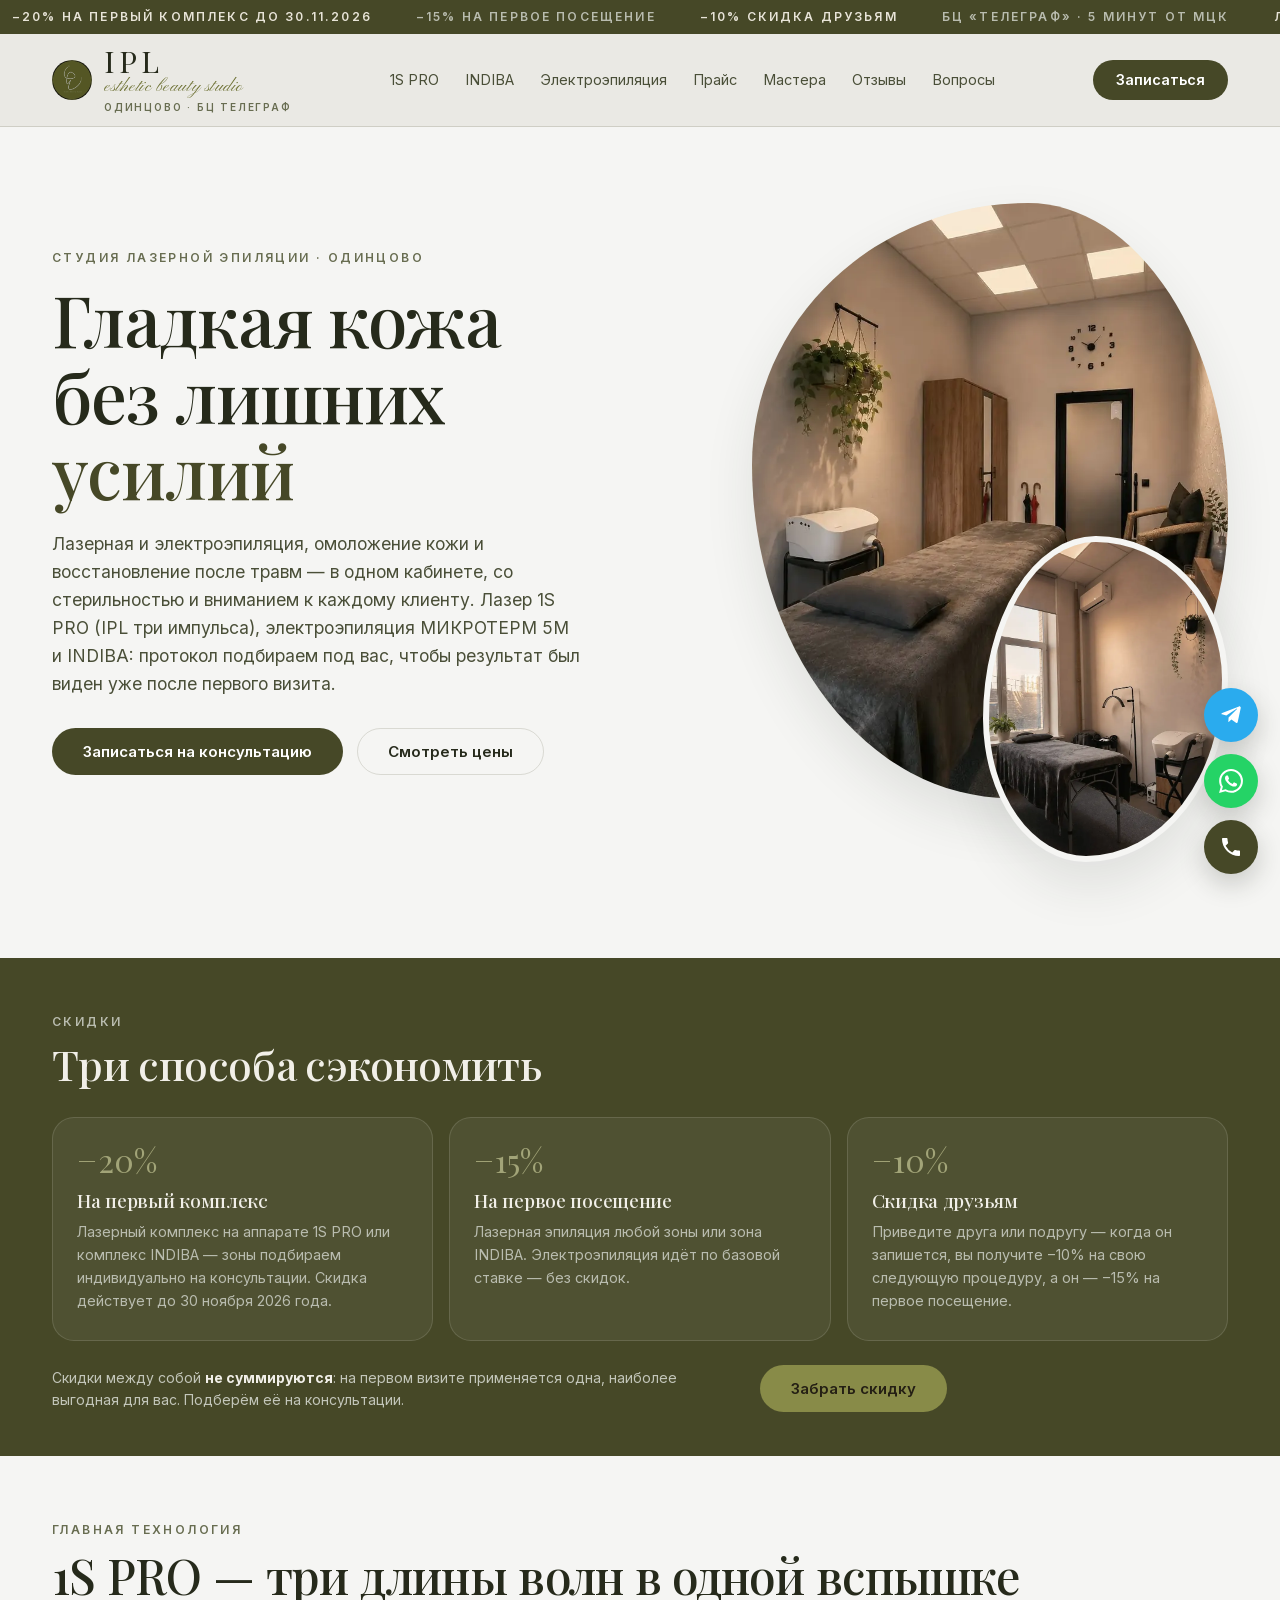
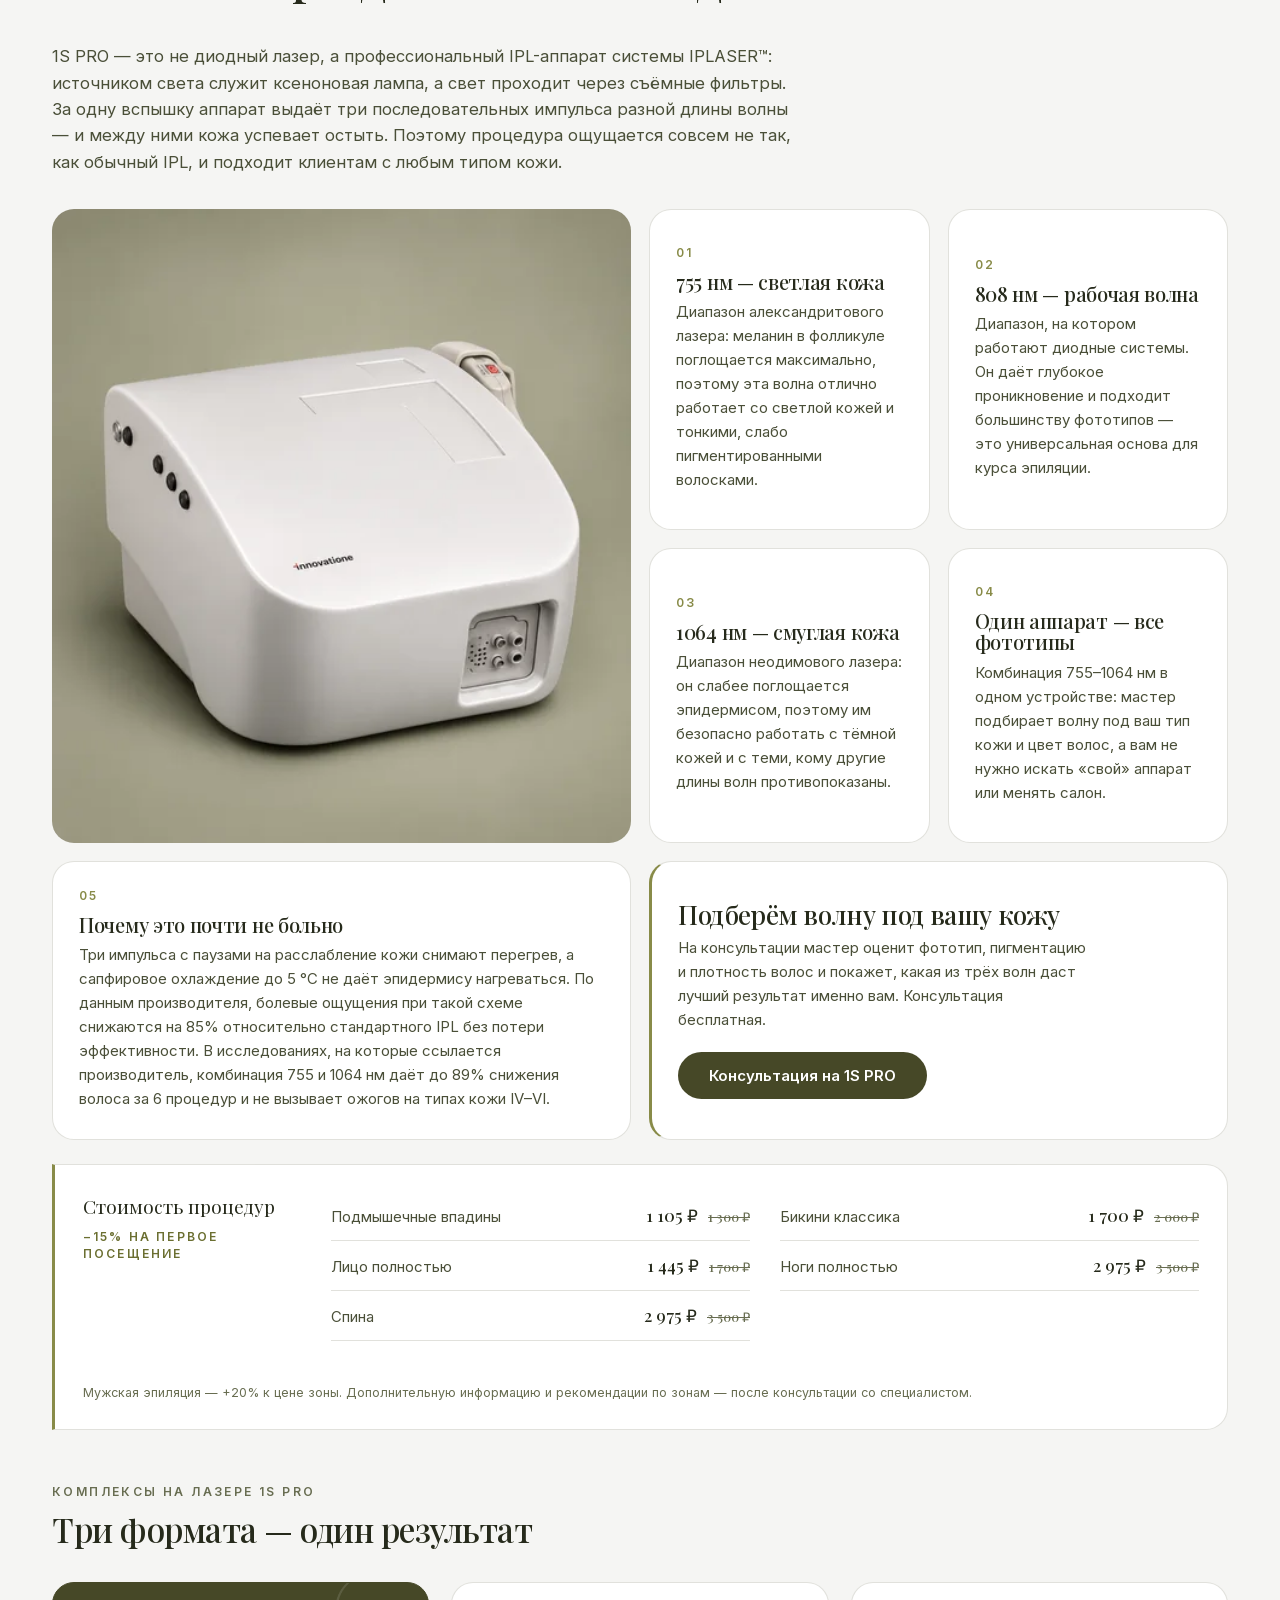
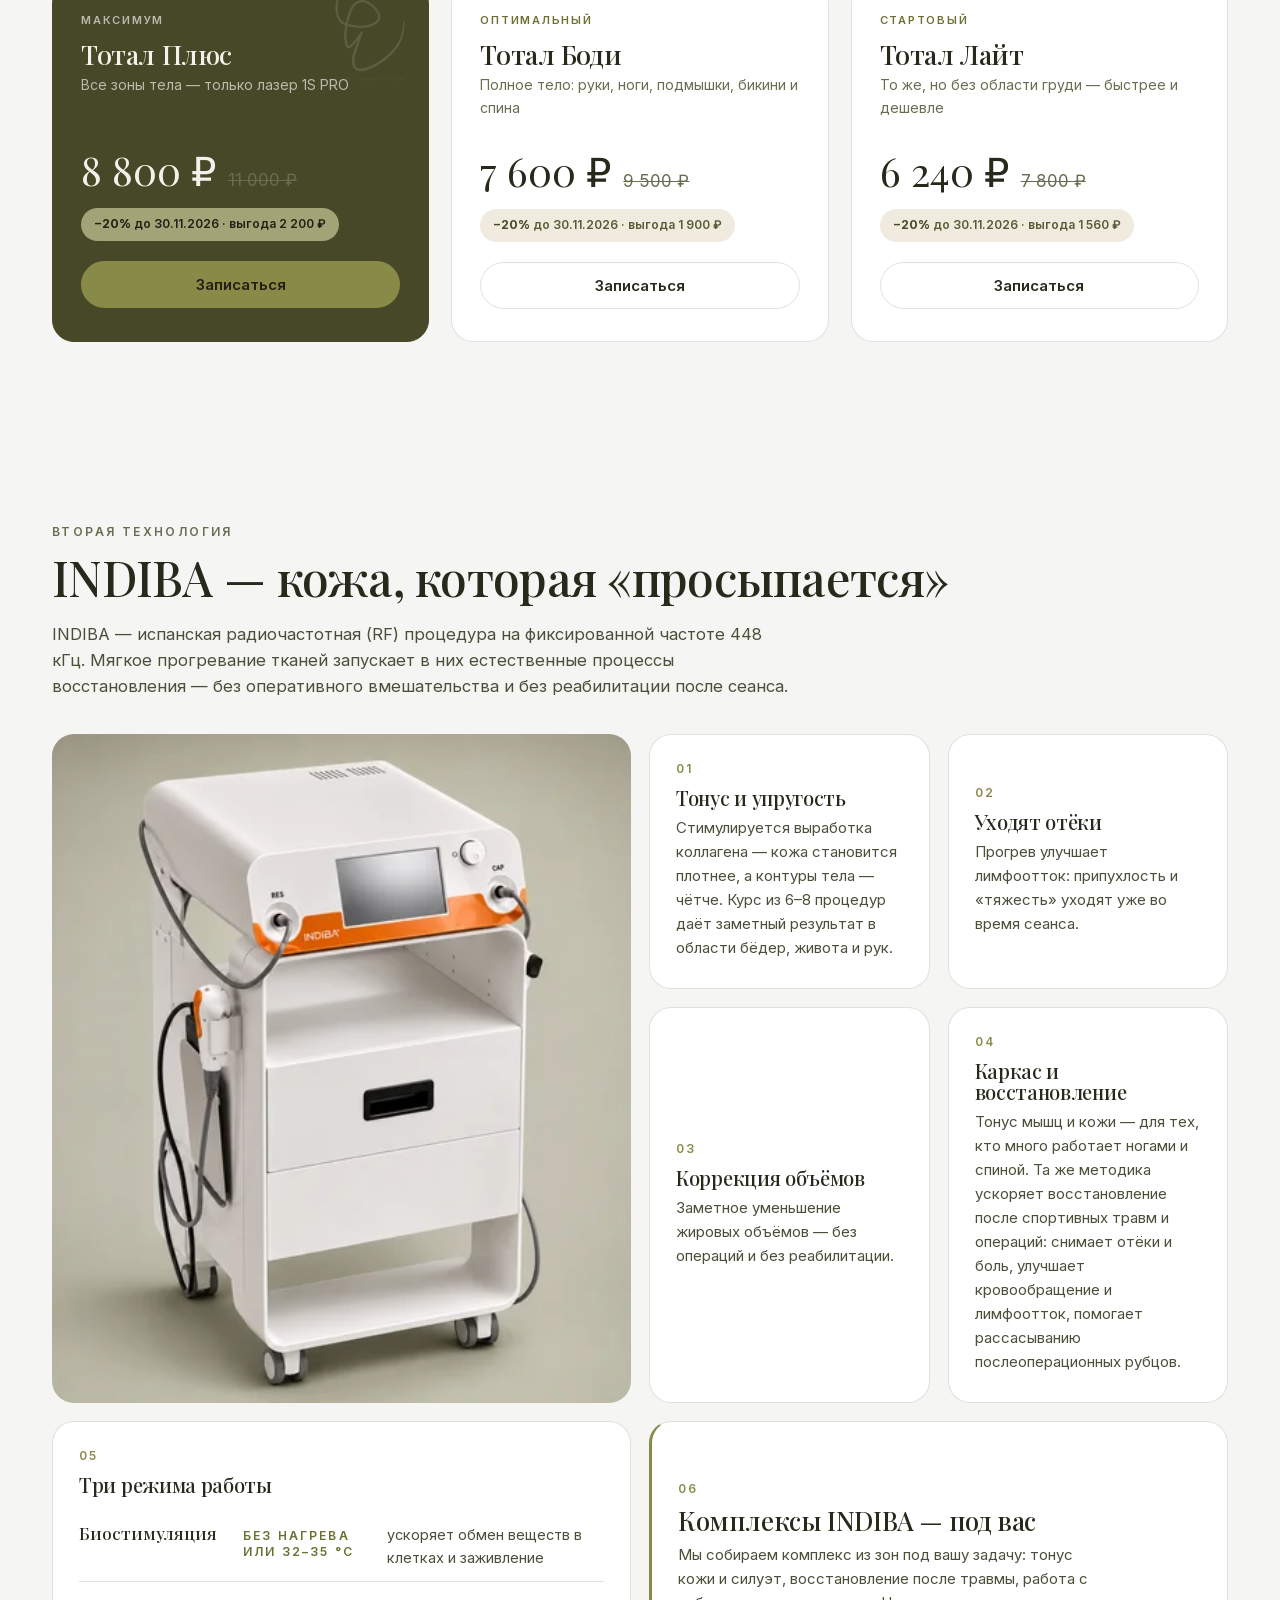
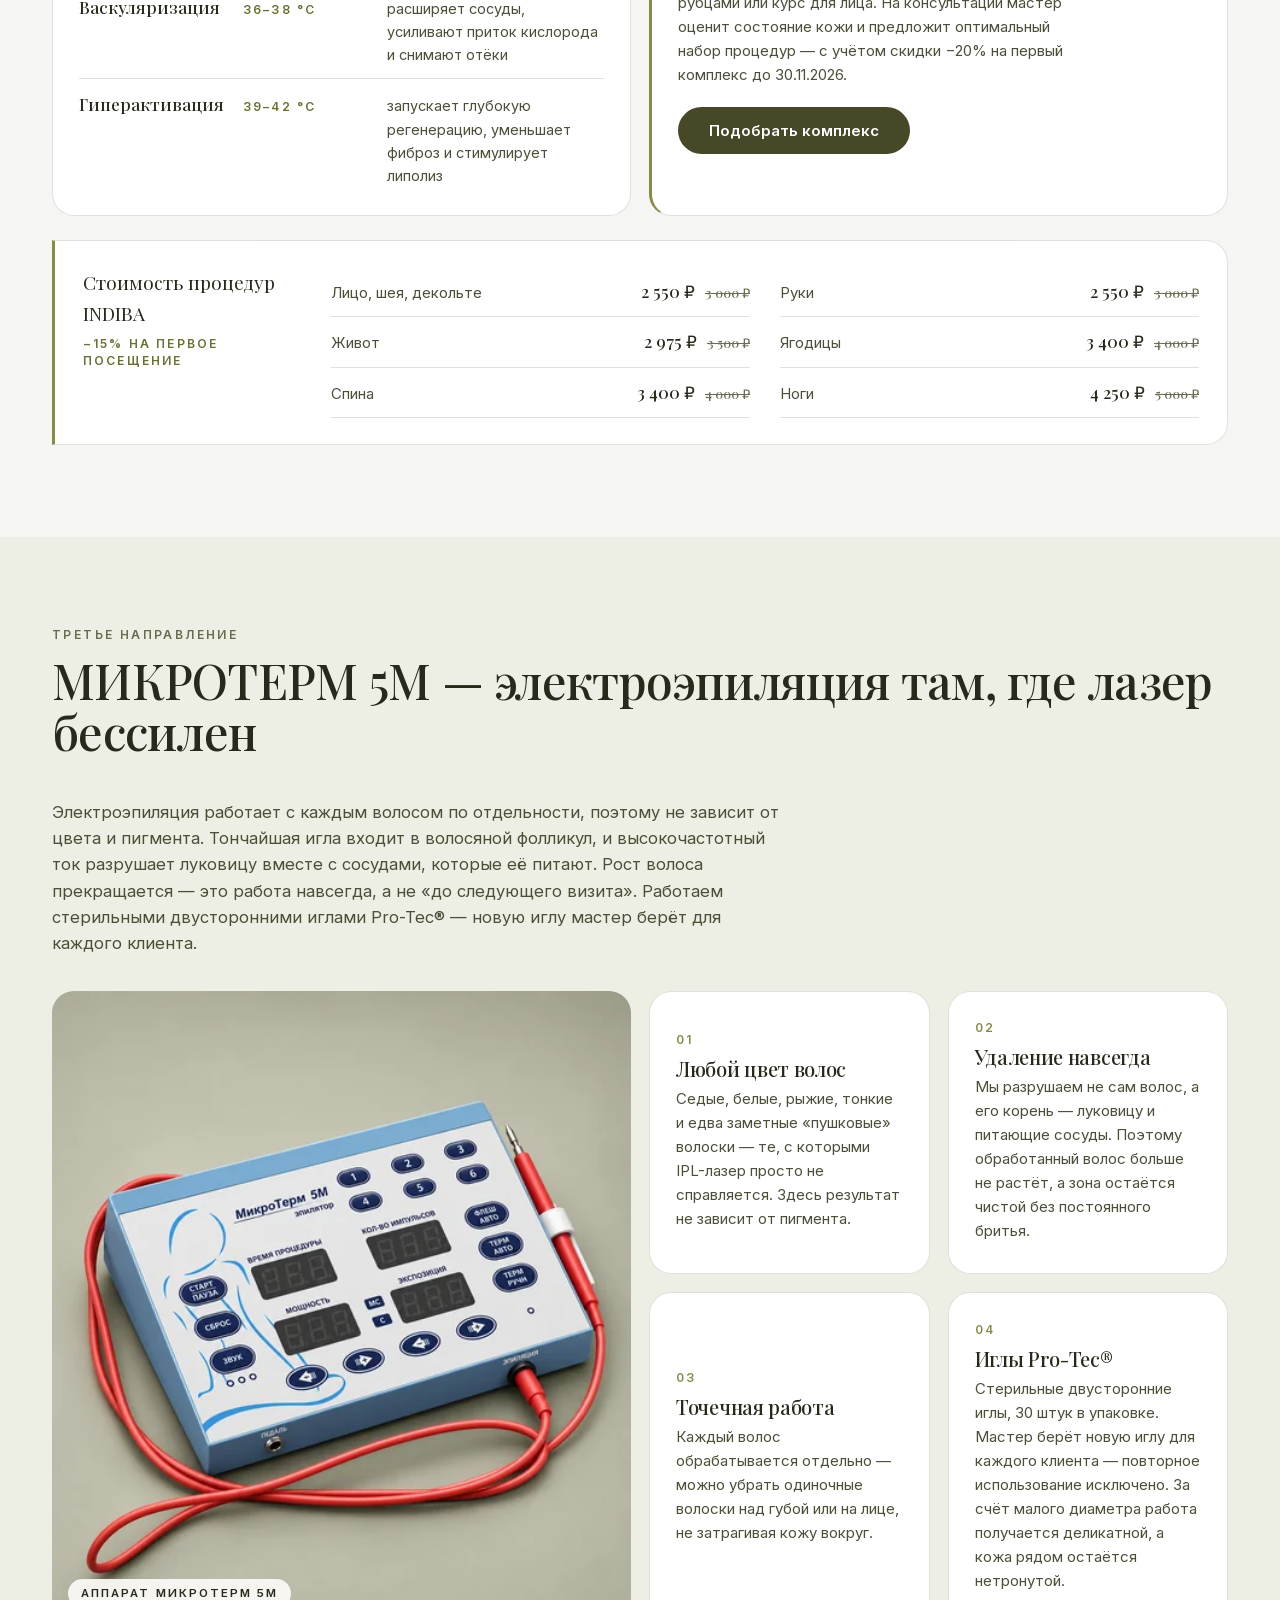
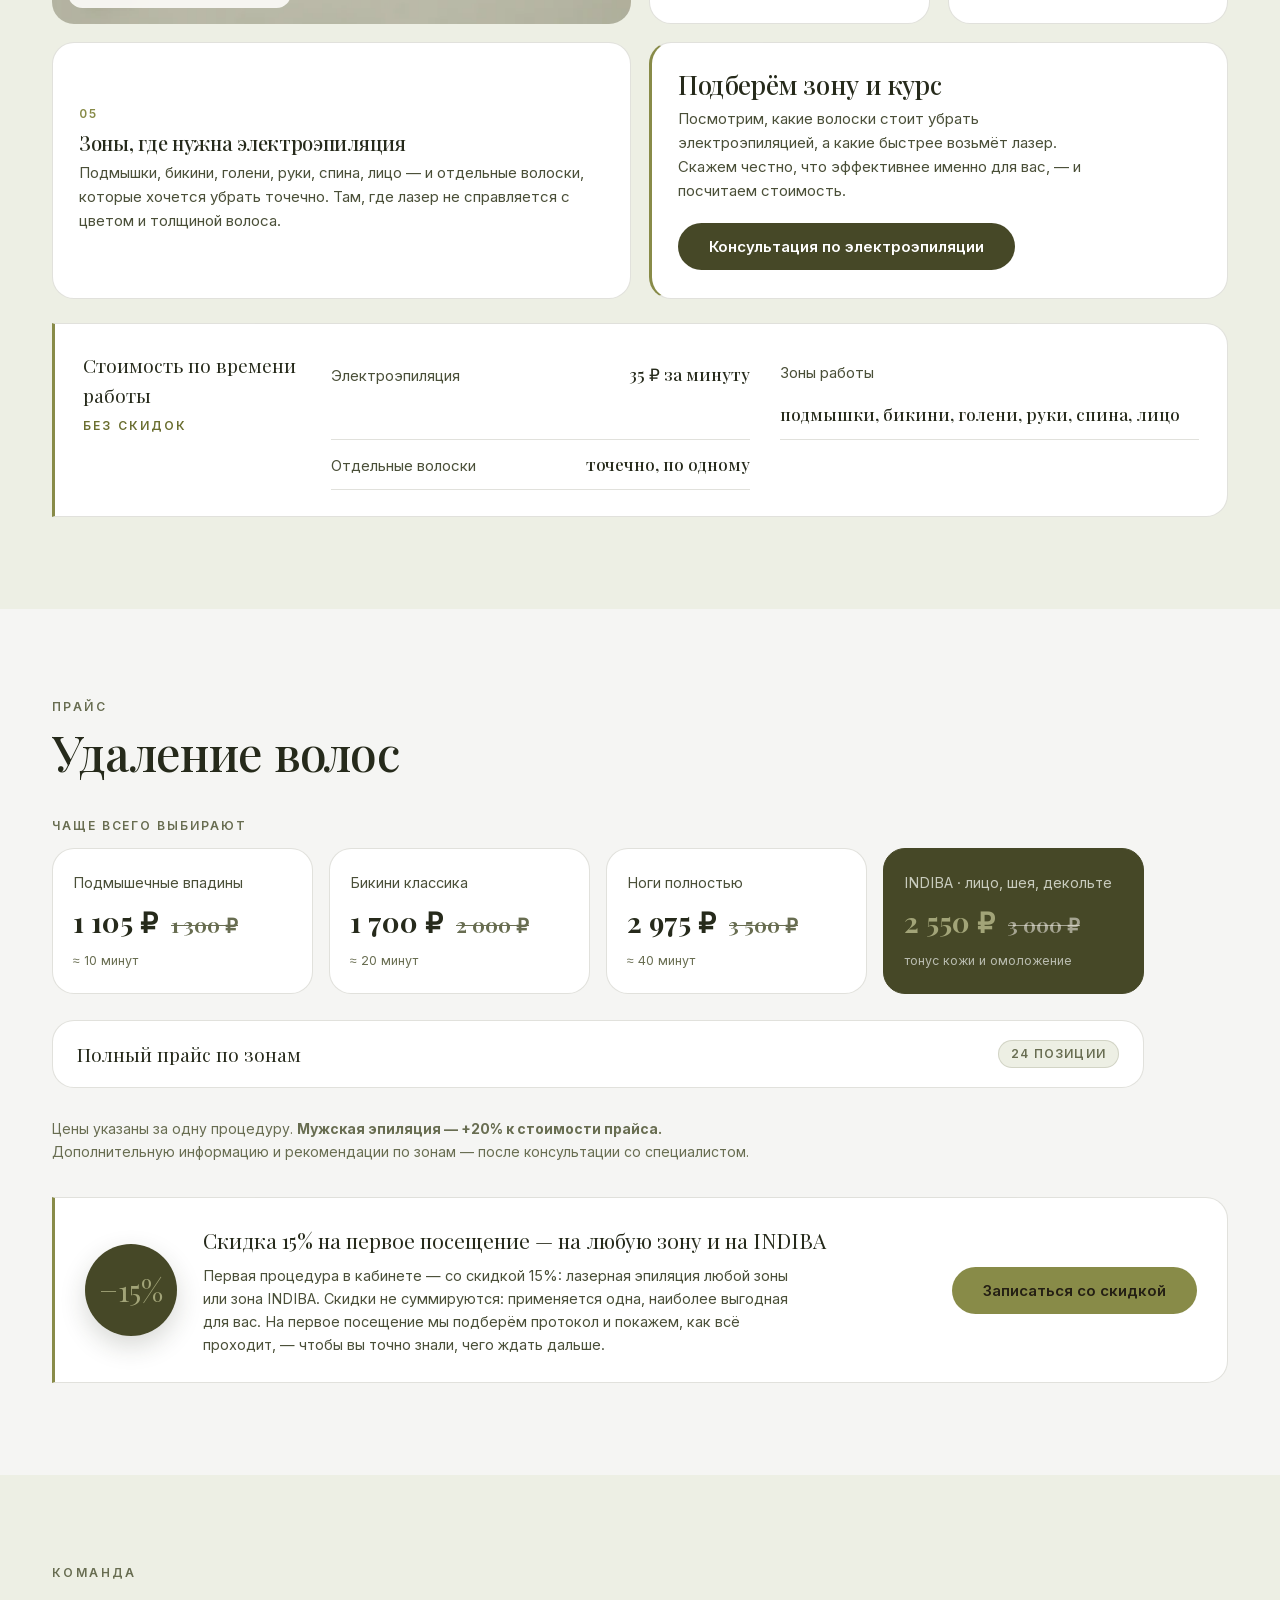
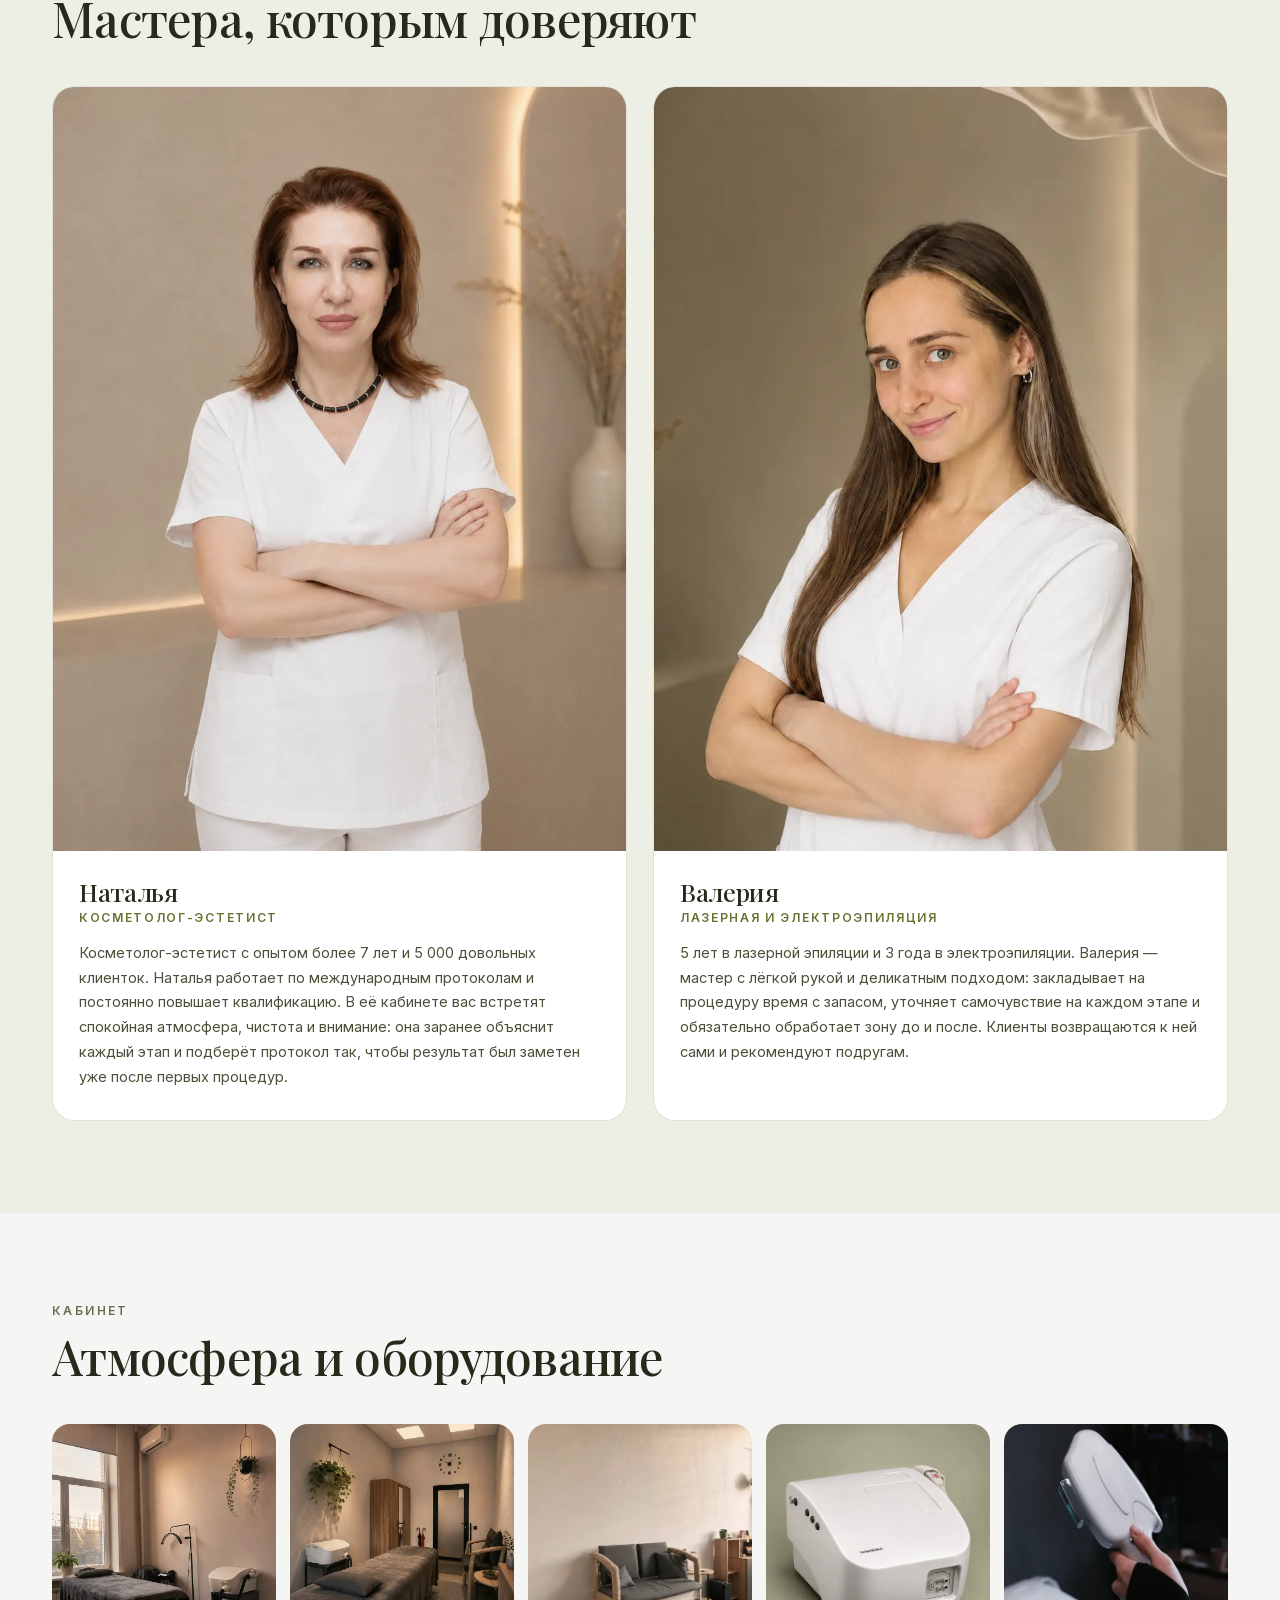
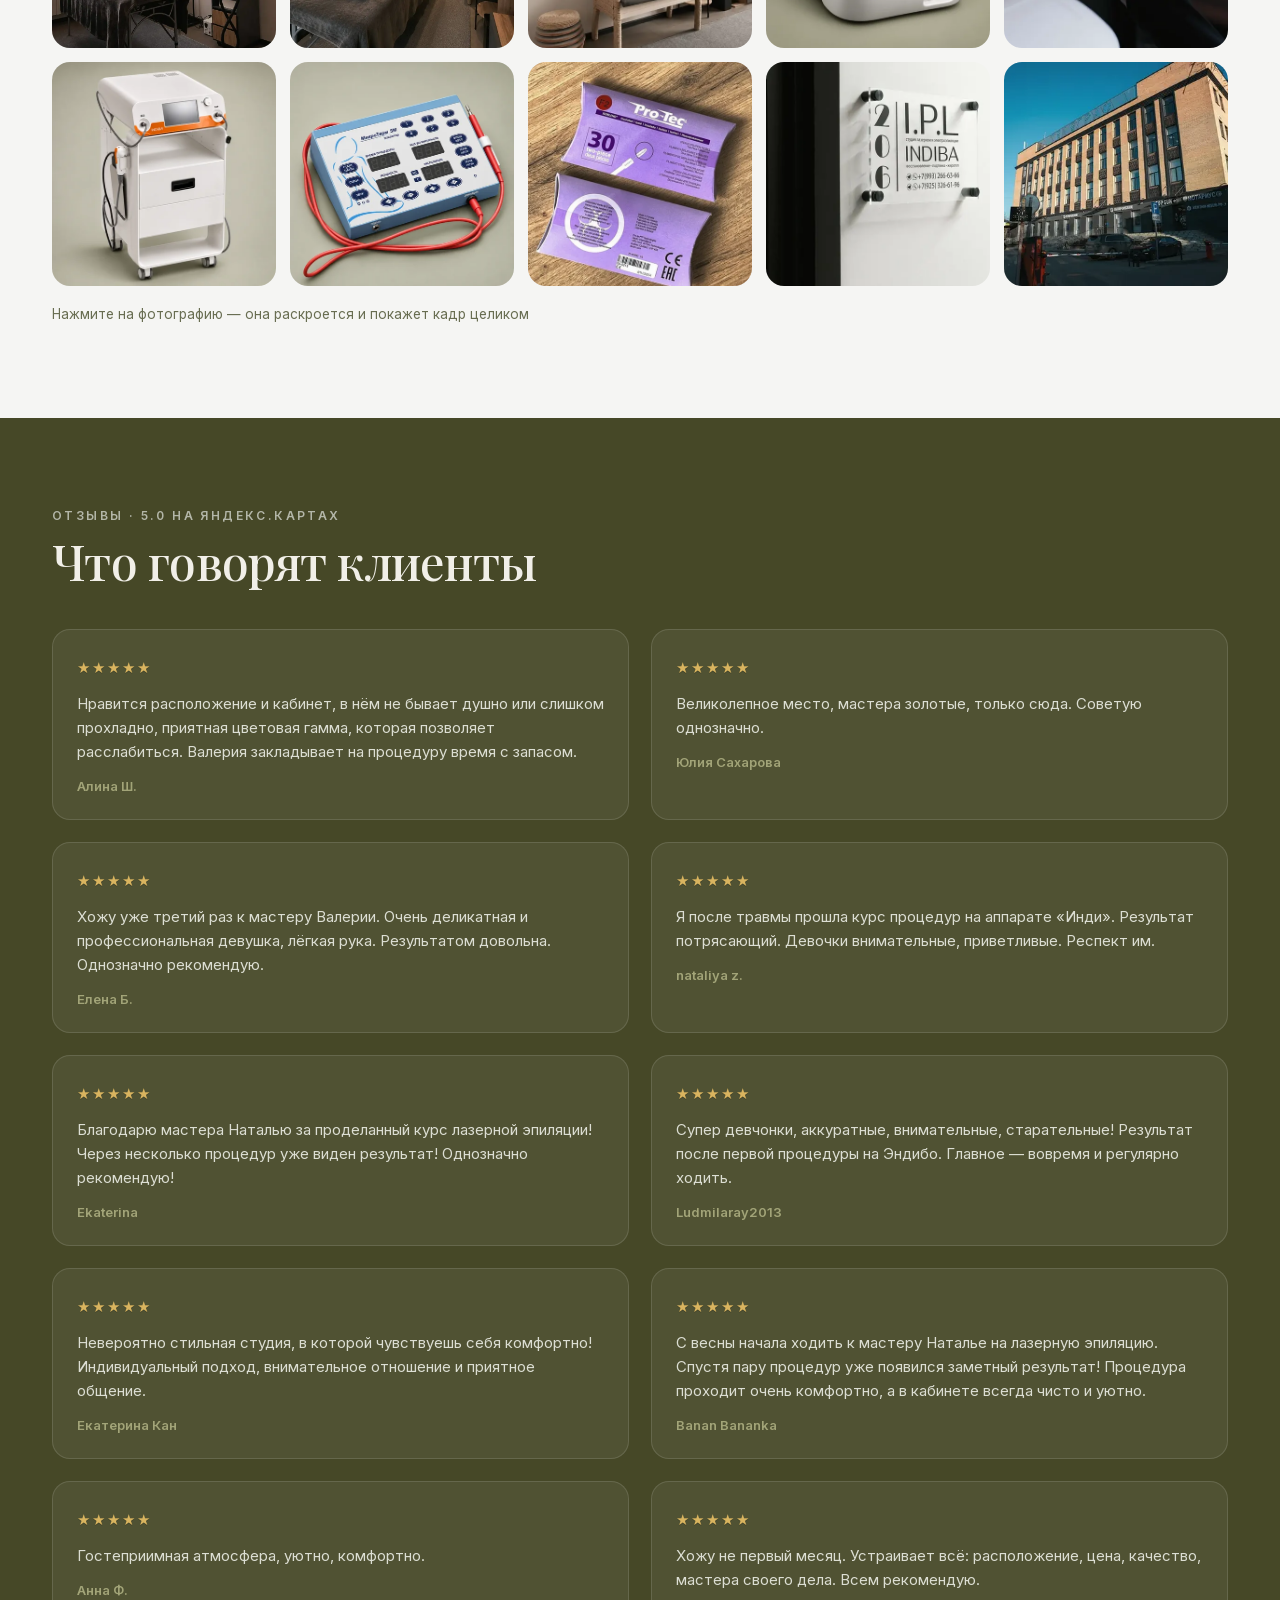
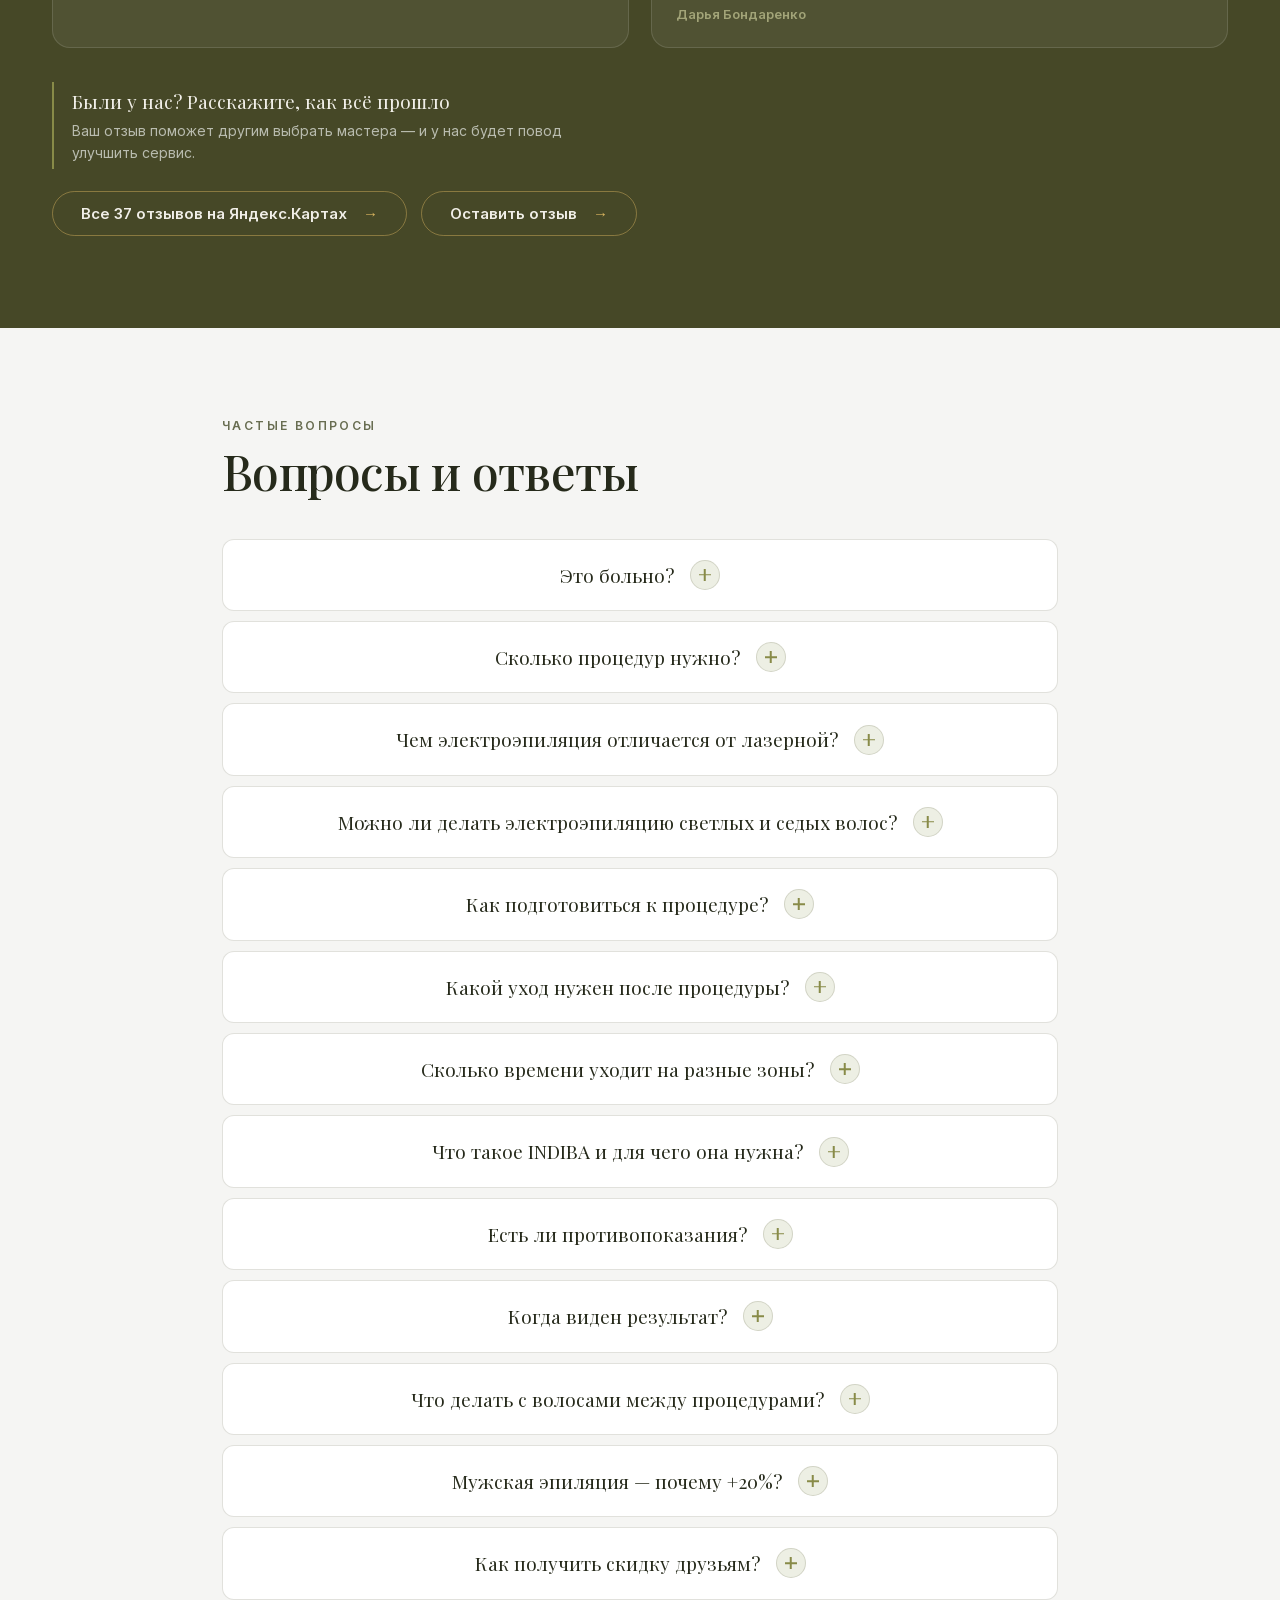
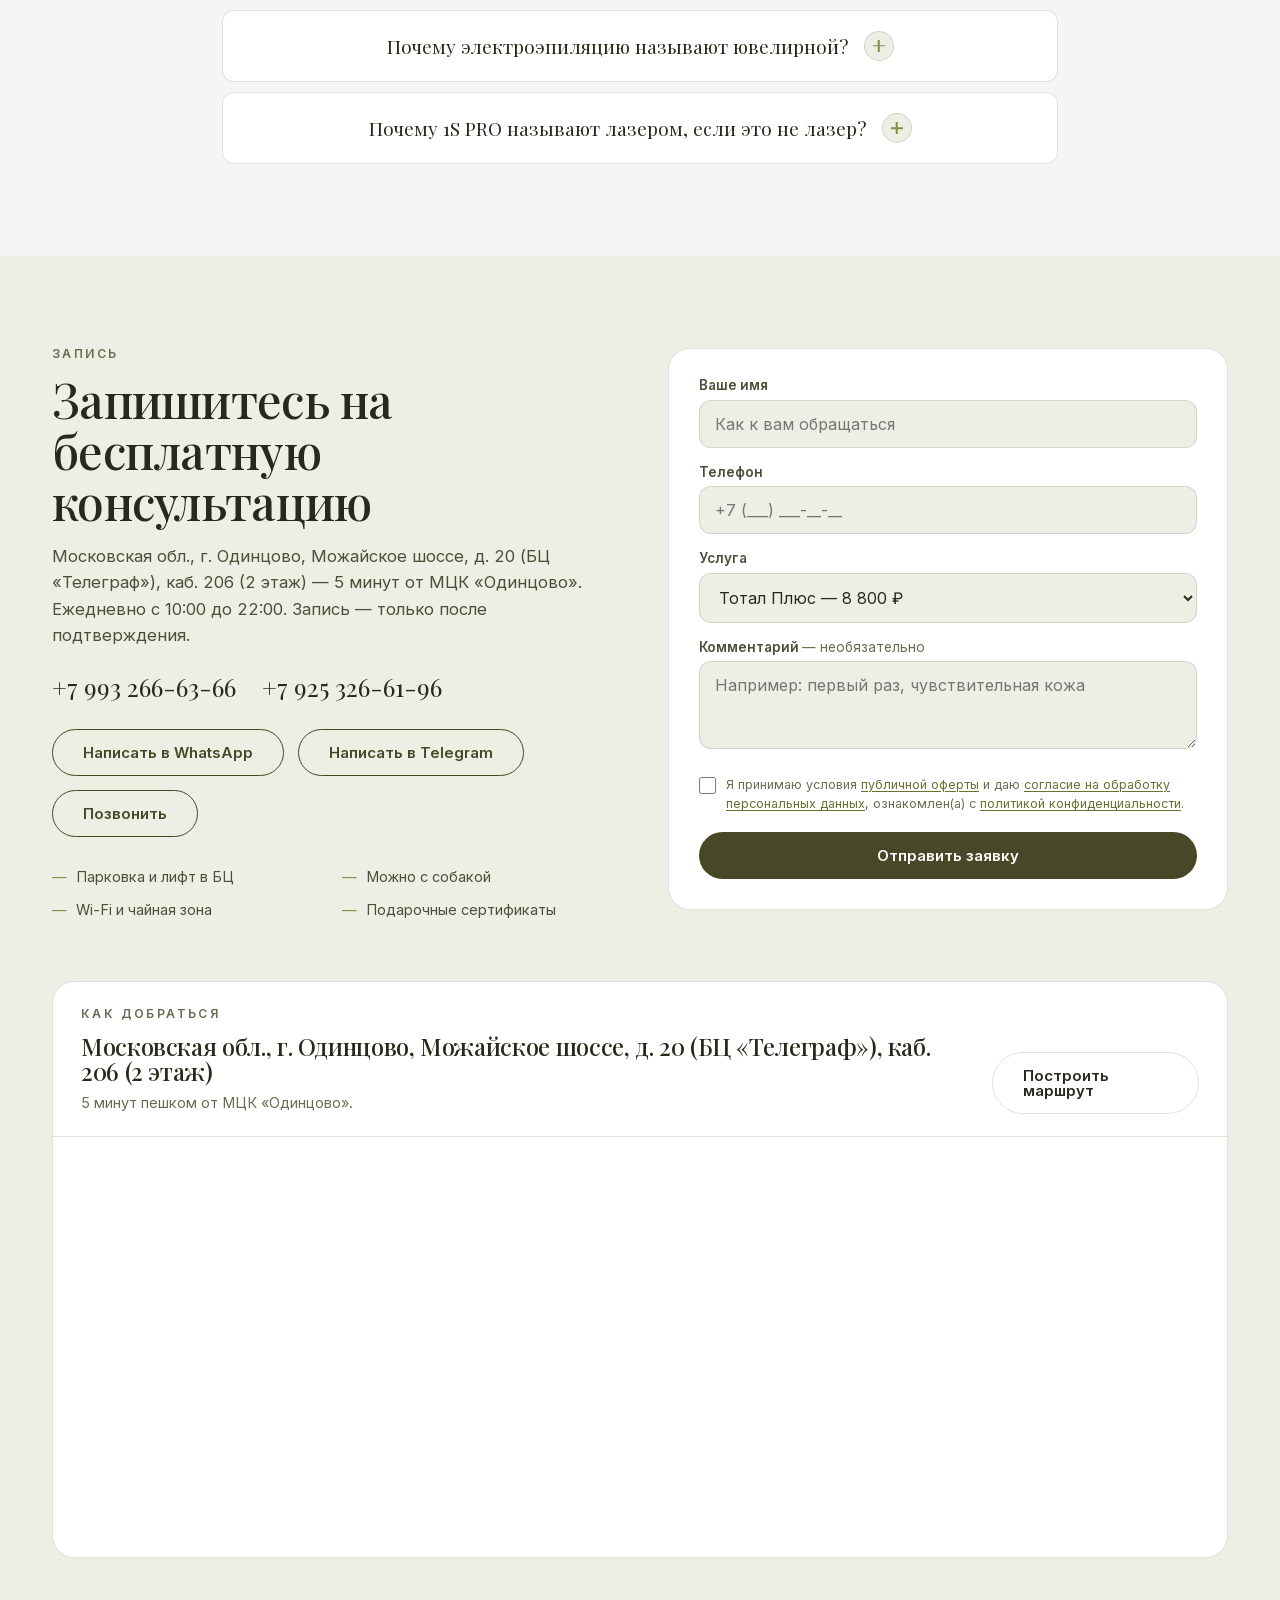
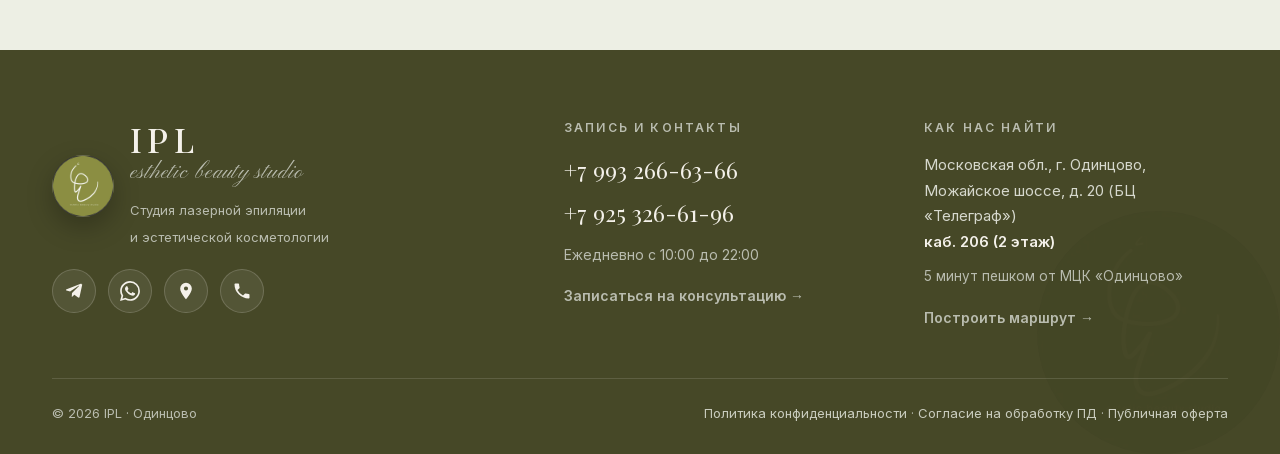
==== index.html @ de0f11b6 "Производительность: preconnect к Яндекс.Картам, service worker для кэширования статики" ====
<!DOCTYPE html>
<html lang="ru">
<head>
  <meta charset="UTF-8">
  <meta name="viewport" content="width=device-width, initial-scale=1.0">
  <title>IPL в Одинцово — лазерная эпиляция в БЦ «Телеграф»</title>
  <meta name="description" content="Лазерная эпиляция в Одинцове: IPL-аппарат 1S PRO, электроэпиляция МИКРОТЕРМ 5М, INDIBA. −20% на первый комплекс. БЦ «Телеграф», 5 минут от МЦК.">
  <link rel="canonical" href="https://ipl-odintsovo.ru/">
  <link rel="preconnect" href="https://yandex.ru" crossorigin>
  <link rel="dns-prefetch" href="https://t.me">
  <link rel="dns-prefetch" href="https://wa.me">

  <link rel="icon" href="assets/icons/favicon-32.png?v=3" type="image/png" sizes="32x32">
  <link rel="icon" href="assets/icons/favicon-64.png?v=3" type="image/png" sizes="64x64">
  <link rel="icon" href="favicon.ico?v=3" sizes="any">
  <link rel="apple-touch-icon" href="apple-touch-icon.png?v=3">
  <link rel="manifest" href="site.webmanifest">

  <link rel="preload" href="assets/fonts/playfair-display-cyrillic.woff2" as="font" type="font/woff2" crossorigin>
  <link rel="preload" href="assets/fonts/playfair-display-latin.woff2" as="font" type="font/woff2" crossorigin>
  <link rel="preload" href="assets/fonts/inter-cyrillic.woff2" as="font" type="font/woff2" crossorigin>
  <link rel="preload" href="assets/fonts/inter-latin.woff2" as="font" type="font/woff2" crossorigin>
  <link rel="stylesheet" href="assets/fonts/fonts.css?v=11">

  <meta property="og:type" content="website">
  <meta property="og:locale" content="ru_RU">
  <meta property="og:site_name" content="IPL в Одинцово">
  <meta property="og:title" content="IPL в Одинцово — лазерная эпиляция">
  <meta property="og:description" content="Лазер 1S PRO (IPL), электроэпиляция МИКРОТЕРМ 5М и INDIBA. Бесплатная консультация, −20% на первый комплекс до 30.11.2026. БЦ «Телеграф», Можайское шоссе, д. 20.">
  <meta property="og:url" content="https://ipl-odintsovo.ru/">
  <meta property="og:image" content="https://ipl-odintsovo.ru/assets/img/og-image.png">
  <meta property="og:image:width" content="1200">
  <meta property="og:image:height" content="630">
  <meta property="og:image:alt" content="IPL — студия лазерной эпиляции в Одинцове, БЦ «Телеграф»">
  <meta name="twitter:card" content="summary_large_image">
  <meta name="twitter:title" content="IPL в Одинцово — лазерная эпиляция">
  <meta name="twitter:description" content="1S PRO, INDIBA, МИКРОТЕРМ 5М. БЦ «Телеграф», Можайское шоссе, 20.">
  <meta name="twitter:image" content="https://ipl-odintsovo.ru/assets/img/og-image.png">
  <meta name="theme-color" content="#e9e7e2">

  <script type="application/ld+json">
{
  "@context": "https://schema.org",
  "@type": "BeautySalon",
  "name": "IPL — студия лазерной эпиляции",
  "description": "Студия лазерной и электроэпиляции и омоложения кожи в Одинцово.",
  "address": {
    "@type": "PostalAddress",
    "streetAddress": "Московская обл., г. Одинцово, Можайское шоссе, д. 20 (БЦ «Телеграф»), каб. 206 (2 этаж)",
    "addressLocality": "Одинцово",
    "addressRegion": "Московская область",
    "addressCountry": "RU"
  },
  "telephone": "+7 993 266-63-66",
  "contactPoint": [
    {
      "@type": "ContactPoint",
      "telephone": "+7 993 266-63-66",
      "contactType": "customer service"
    },
    {
      "@type": "ContactPoint",
      "telephone": "+7 925 326-61-96",
      "contactType": "customer service"
    }
  ],
  "openingHours": "Mo-Su 10:00-22:00",
  "priceRange": "500-11000 ₽",
  "aggregateRating": {
    "@type": "AggregateRating",
    "ratingValue": "5.0",
    "reviewCount": "37"
  },
  "sameAs": [
    "https://yandex.ru/maps/org/90123463608/"
  ],
  "review": [
    {
      "@type": "Review",
      "author": {
        "@type": "Person",
        "name": "Алина Ш."
      },
      "datePublished": "2026-01-01",
      "reviewBody": "Нравится расположение и кабинет, в нём не бывает душно или слишком прохладно, приятная цветовая гамма, которая позволяет расслабиться. Валерия закладывает на процедуру время с запасом.",
      "reviewRating": {
        "@type": "Rating",
        "ratingValue": "5",
        "bestRating": "5"
      }
    },
    {
      "@type": "Review",
      "author": {
        "@type": "Person",
        "name": "Юлия Сахарова"
      },
      "datePublished": "2026-01-01",
      "reviewBody": "Великолепное место, мастера золотые, только сюда. Советую однозначно.",
      "reviewRating": {
        "@type": "Rating",
        "ratingValue": "5",
        "bestRating": "5"
      }
    },
    {
      "@type": "Review",
      "author": {
        "@type": "Person",
        "name": "Елена Б."
      },
      "datePublished": "2026-01-01",
      "reviewBody": "Хожу уже третий раз к мастеру Валерии. Очень деликатная и профессиональная девушка, лёгкая рука. Результатом довольна. Однозначно рекомендую.",
      "reviewRating": {
        "@type": "Rating",
        "ratingValue": "5",
        "bestRating": "5"
      }
    },
    {
      "@type": "Review",
      "author": {
        "@type": "Person",
        "name": "nataliya z."
      },
      "datePublished": "2026-01-01",
      "reviewBody": "Я после травмы прошла курс процедур на аппарате «Инди». Результат потрясающий. Девочки внимательные, приветливые. Респект им.",
      "reviewRating": {
        "@type": "Rating",
        "ratingValue": "5",
        "bestRating": "5"
      }
    },
    {
      "@type": "Review",
      "author": {
        "@type": "Person",
        "name": "Ekaterina"
      },
      "datePublished": "2026-01-01",
      "reviewBody": "Благодарю мастера Наталью за проделанный курс лазерной эпиляции! Через несколько процедур уже виден результат! Однозначно рекомендую!",
      "reviewRating": {
        "@type": "Rating",
        "ratingValue": "5",
        "bestRating": "5"
      }
    },
    {
      "@type": "Review",
      "author": {
        "@type": "Person",
        "name": "Ludmilaray2013"
      },
      "datePublished": "2026-01-01",
      "reviewBody": "Супер девчонки, аккуратные, внимательные, старательные! Результат после первой процедуры на Эндибо. Главное — вовремя и регулярно ходить.",
      "reviewRating": {
        "@type": "Rating",
        "ratingValue": "5",
        "bestRating": "5"
      }
    },
    {
      "@type": "Review",
      "author": {
        "@type": "Person",
        "name": "Екатерина Кан"
      },
      "datePublished": "2026-01-01",
      "reviewBody": "Невероятно стильная студия, в которой чувствуешь себя комфортно! Индивидуальный подход, внимательное отношение и приятное общение.",
      "reviewRating": {
        "@type": "Rating",
        "ratingValue": "5",
        "bestRating": "5"
      }
    },
    {
      "@type": "Review",
      "author": {
        "@type": "Person",
        "name": "Banan Bananka"
      },
      "datePublished": "2026-01-01",
      "reviewBody": "С весны начала ходить к мастеру Наталье на лазерную эпиляцию. Спустя пару процедур уже появился заметный результат! Процедура проходит очень комфортно, а в кабинете всегда чисто и уютно.",
      "reviewRating": {
        "@type": "Rating",
        "ratingValue": "5",
        "bestRating": "5"
      }
    },
    {
      "@type": "Review",
      "author": {
        "@type": "Person",
        "name": "Анна Ф."
      },
      "datePublished": "2026-01-01",
      "reviewBody": "Гостеприимная атмосфера, уютно, комфортно.",
      "reviewRating": {
        "@type": "Rating",
        "ratingValue": "5",
        "bestRating": "5"
      }
    },
    {
      "@type": "Review",
      "author": {
        "@type": "Person",
        "name": "Дарья Бондаренко"
      },
      "datePublished": "2026-01-01",
      "reviewBody": "Хожу не первый месяц. Устраивает всё: расположение, цена, качество, мастера своего дела. Всем рекомендую.",
      "reviewRating": {
        "@type": "Rating",
        "ratingValue": "5",
        "bestRating": "5"
      }
    }
  ]
}
  </script>

  <link rel="stylesheet" href="style.css?v=35">
</head>
<body>

  <a class="skip" href="#main">К основному содержанию</a>

  <div class="marquee" aria-hidden="true">
    <div class="marquee__track">
      <span>−20% на первый комплекс до 30.11.2026</span><span>−15% на первое посещение</span>
      <span>−10% скидка друзьям</span><span>БЦ «Телеграф» · 5 минут от МЦК</span>
      <span>Лазер 1S PRO · IPL три импульса</span><span>Бесплатная консультация</span>
      <span>Ежедневно с 10:00 до 22:00</span><span>Можайское шоссе, 20 · каб. 206</span>
      <span>−20% на первый комплекс до 30.11.2026</span><span>−15% на первое посещение</span>
      <span>−10% скидка друзьям</span><span>БЦ «Телеграф» · 5 минут от МЦК</span>
      <span>Лазер 1S PRO · IPL три импульса</span><span>Бесплатная консультация</span>
      <span>Ежедневно с 10:00 до 22:00</span><span>Можайское шоссе, 20 · каб. 206</span>
    </div>
  </div>

  <header class="head">
    <input type="checkbox" id="nav-toggle" class="nav-toggle" aria-label="Открыть меню">
    <div class="wrap head__in">
      <a class="brand" href="#top">
        <span class="brand__mark" aria-hidden="true"></span>
        <span class="brand__text">
          <span class="brand__name">IPL</span>
          <span class="brand__latin">esthetic beauty studio</span>
          <span class="brand__sub">Одинцово · БЦ Телеграф</span>
        </span>
      </a>
      <nav class="nav" aria-label="Основная навигация">
        <a href="#laser">1S PRO</a>
        <a href="#indiba">INDIBA</a>
        <a href="#microterm">Электроэпиляция</a>
        <a href="#zones">Прайс</a>
        <a href="#team">Мастера</a>
        <a href="#reviews">Отзывы</a>
        <a href="#faq">Вопросы</a>
      </nav>
      <a class="pill pill--sm" href="#booking">Записаться</a>
      <label class="burger" for="nav-toggle" aria-hidden="true"><span></span></label>
    </div>
  </header>

  <div class="fab" aria-label="Быстрая связь">
    <div class="fab__hint" role="note">Напишите или позвоните —<br>подберём удобное время</div>
    <a class="fab__btn fab__btn--tg" href="https://t.me/iplstudioo" aria-label="Написать в Telegram" rel="noopener">
      <svg viewBox="0 0 24 24" fill="currentColor" aria-hidden="true"><path d="M21.9 4.3 18.7 19c-.2 1-.8 1.2-1.7.8l-4.6-3.4-2.2 2.2c-.2.2-.4.4-.9.4l.3-4.6L18 5.9c.3-.3-.1-.4-.5-.2L7.3 12.6l-4.3-1.3c-.9-.3-.9-.9.2-1.4l16.8-6.5c.8-.3 1.5.2 1.3.9Z"/></svg>
    </a>
    <a class="fab__btn fab__btn--wa" href="https://wa.me/message/I47FFEBZUZ3HM1" aria-label="Написать в WhatsApp" rel="noopener">
      <svg viewBox="0 0 24 24" fill="currentColor" aria-hidden="true"><path d="M17.472 14.382c-.297-.149-1.758-.867-2.03-.967-.273-.099-.471-.148-.67.15-.197.297-.767.966-.94 1.164-.173.199-.347.223-.644.075-.297-.15-1.255-.463-2.39-1.475-.883-.788-1.48-1.761-1.653-2.059-.173-.297-.018-.458.13-.606.134-.133.298-.347.446-.52.149-.174.198-.298.298-.497.099-.198.05-.371-.025-.52-.075-.149-.669-1.612-.916-2.207-.242-.579-.487-.5-.669-.51-.173-.008-.371-.01-.57-.01-.198 0-.52.074-.792.372-.272.297-1.04 1.016-1.04 2.479 0 1.462 1.065 2.875 1.213 3.074.149.198 2.096 3.2 5.077 4.487.709.306 1.262.489 1.694.625.712.227 1.36.195 1.871.118.571-.085 1.758-.719 2.006-1.413.248-.694.248-1.289.173-1.413-.074-.124-.272-.198-.57-.347m-5.421 7.403h-.004a9.87 9.87 0 01-5.031-1.378l-.361-.214-3.741.982.998-3.648-.235-.374a9.86 9.86 0 01-1.51-5.26c.001-5.45 4.436-9.884 9.888-9.884 2.64 0 5.122 1.03 6.988 2.898a9.825 9.825 0 012.893 6.994c-.003 5.45-4.437 9.884-9.885 9.884m8.413-18.297A11.815 11.815 0 0012.05 0C5.495 0 .16 5.335.157 11.892c0 2.096.547 4.142 1.588 5.945L.057 24l6.305-1.654a11.882 11.882 0 005.683 1.448h.005c6.554 0 11.89-5.335 11.893-11.893a11.821 11.821 0 00-3.48-8.413Z"/></svg>
    </a>
    <a class="fab__btn fab__btn--call" href="tel:+79253266196" aria-label="Позвонить: +7 925 326-61-96">
      <svg viewBox="0 0 24 24" fill="currentColor" aria-hidden="true"><path d="M6.6 10.8a15 15 0 0 0 6.6 6.6l2.2-2.2c.3-.3.7-.4 1-.2 1.2.4 2.4.6 3.6.6.6 0 1 .4 1 1V20c0 .6-.4 1-1 1A17 17 0 0 1 3 4c0-.6.4-1 1-1h3.5c.6 0 1 .4 1 1 0 1.3.2 2.5.6 3.6.1.4 0 .8-.2 1l-2.3 2.2Z"/></svg>
    </a>
  </div>

  <main id="main">

    <section class="hero" id="top">
      <div class="wrap hero__grid">
        <div class="hero__text">
          <p class="kicker">Студия лазерной эпиляции · Одинцово</p>
          <h1>Гладкая кожа<br>без лишних <em>усилий</em></h1>
          <p class="lead">
            Лазерная и электроэпиляция, омоложение кожи и восстановление после травм —
            в одном кабинете, со стерильностью и вниманием к каждому клиенту.
            Лазер 1S PRO (IPL три импульса), электроэпиляция МИКРОТЕРМ 5М и INDIBA: протокол подбираем под вас,
            чтобы результат был виден уже после первого визита.
          </p>
          <div class="hero__acts">
            <a class="pill" href="#booking">Записаться на консультацию</a>
            <a class="pill pill--ghost" href="#plans">Смотреть цены</a>
          </div>
        </div>
        <div class="hero__pic">
          <div class="hero__pic-main blob">
            <img src="assets/img/foto-kabineta-3.webp" alt="Кабинет лазерной эпиляции в Одинцово" width="1086" height="1448" loading="eager" fetchpriority="high" srcset="assets/img/foto-kabineta-3-480.webp 480w, assets/img/foto-kabineta-3-800.webp 800w, assets/img/foto-kabineta-3.webp 1086w" sizes="(max-width: 1000px) 92vw, 680px">
          </div>
          <div class="hero__pic-side blob-2">
            <img src="assets/img/foto-kabineta-4.webp" alt="Рабочая зона кабинета лазерной эпиляции" width="1086" height="1448" loading="eager" srcset="assets/img/foto-kabineta-4-480.webp 480w, assets/img/foto-kabineta-4-800.webp 800w, assets/img/foto-kabineta-4.webp 1086w" sizes="(max-width: 1000px) 92vw, 680px">
          </div>
        </div>
      </div>
    </section>

    <section class="promo" id="promo" aria-label="Скидки">
      <div class="wrap">
        <div class="promo__head">
          <p class="kicker">Скидки</p>
          <h2 class="promo__title">Три способа сэкономить</h2>
        </div>

        <div class="promo__grid">
          <article class="promo__card">
            <span class="promo__card-badge">−20%</span>
            <h3 class="promo__card-title">На первый комплекс</h3>
            <p class="promo__card-text">
              Лазерный комплекс на аппарате 1S PRO или комплекс INDIBA — зоны подбираем
              индивидуально на консультации. Скидка действует до 30 ноября 2026 года.
            </p>
          </article>

          <article class="promo__card">
            <span class="promo__card-badge">−15%</span>
            <h3 class="promo__card-title">На первое посещение</h3>
            <p class="promo__card-text">
              Лазерная эпиляция любой зоны или зона INDIBA. Электроэпиляция идёт
              по базовой ставке — без скидок.
            </p>
          </article>

          <article class="promo__card">
            <span class="promo__card-badge">−10%</span>
            <h3 class="promo__card-title">Скидка друзьям</h3>
            <p class="promo__card-text">
              Приведите друга или подругу — когда он запишется, вы получите −10% на свою
              следующую процедуру, а он — −15% на первое посещение.
            </p>
          </article>
        </div>

        <div class="promo__foot">
          <p class="promo__note">
            Скидки между собой <b>не суммируются</b>: на первом визите применяется одна,
            наиболее выгодная для вас. Подберём её на консультации.
          </p>
          <a class="pill pill--gold" href="#booking">Забрать скидку</a>
        </div>
      </div>
    </section>






    <section class="section laser" id="laser">
      <div class="wrap">
        <p class="kicker">Главная технология</p>
        <h2 class="section__title">1S PRO — три длины волн в одной вспышке</h2>
        <p class="tech__lead">
          1S PRO — это не диодный лазер, а профессиональный IPL-аппарат системы IPLASER™:
          источником света служит ксеноновая лампа, а свет проходит через съёмные фильтры.
          За одну вспышку аппарат выдаёт три последовательных импульса разной длины волны —
          и между ними кожа успевает остыть. Поэтому процедура ощущается совсем не так,
          как обычный IPL, и подходит клиентам с любым типом кожи.
        </p>

        <div class="bento">
          <figure class="bento__card bento__card--pic">
            <div class="blob-2">
              <img src="assets/img/lazer-apparat-2.webp" alt="IPL-аппарат 1S PRO для лазерной эпиляции" width="960" height="1280" loading="lazy" srcset="assets/img/lazer-apparat-2-480.webp 480w, assets/img/lazer-apparat-2-800.webp 800w, assets/img/lazer-apparat-2.webp 960w" sizes="(max-width: 680px) 46vw, (max-width: 1100px) 45vw, 250px">
            </div>
          </figure>

          <div class="bento__card">
            <span class="bento__num">01</span>
            <h3 class="bento__title">755 нм — светлая кожа</h3>
            <p class="bento__text">Диапазон александритового лазера: меланин в фолликуле
              поглощается максимально, поэтому эта волна отлично работает со светлой кожей
              и тонкими, слабо пигментированными волосками.</p>
          </div>

          <div class="bento__card">
            <span class="bento__num">02</span>
            <h3 class="bento__title">808 нм — рабочая волна</h3>
            <p class="bento__text">Диапазон, на котором работают диодные системы. Он даёт
              глубокое проникновение и подходит большинству фототипов — это универсальная
              основа для курса эпиляции.</p>
          </div>

          <div class="bento__card">
            <span class="bento__num">03</span>
            <h3 class="bento__title">1064 нм — смуглая кожа</h3>
            <p class="bento__text">Диапазон неодимового лазера: он слабее поглощается
              эпидермисом, поэтому им безопасно работать с тёмной кожей и с теми, кому
              другие длины волн противопоказаны.</p>
          </div>

          <div class="bento__card">
            <span class="bento__num">04</span>
            <h3 class="bento__title">Один аппарат — все фототипы</h3>
            <p class="bento__text">Комбинация 755–1064 нм в одном устройстве: мастер
              подбирает волну под ваш тип кожи и цвет волос, а вам не нужно искать
              «свой» аппарат или менять салон.</p>
          </div>

          <div class="bento__card bento__card--wide">
            <span class="bento__num">05</span>
            <h3 class="bento__title">Почему это почти не больно</h3>
            <p class="bento__text">
              Три импульса с паузами на расслабление кожи снимают перегрев, а сапфировое
              охлаждение до 5 °C не даёт эпидермису нагреваться. По данным производителя,
              болевые ощущения при такой схеме снижаются на 85% относительно стандартного IPL
              без потери эффективности. В исследованиях, на которые ссылается производитель,
              комбинация 755 и 1064 нм даёт до 89% снижения волоса за 6 процедур и не вызывает
              ожогов на типах кожи IV–VI.
            </p>
          </div>

          <div class="bento__card bento__card--cta">
            <h3 class="bento__title bento__title--lg">Подберём волну под вашу кожу</h3>
            <p class="bento__text">На консультации мастер оценит фототип, пигментацию и
              плотность волос и покажет, какая из трёх волн даст лучший результат именно вам.
              Консультация бесплатная.</p>
            <a class="pill" href="#booking">Консультация на 1S PRO</a>
          </div>
        </div>

        <div class="tech-prices">
          <div class="tech-prices__head">
            <p class="tech-prices__title">Стоимость процедур</p>
            <p class="tech-prices__note">−15% на первое посещение</p>
          </div>
          <ul class="tech-prices__list">
            <li><span>Подмышечные впадины</span><b>1 105 ₽ <s>1 300 ₽</s></b></li>
            <li><span>Бикини классика</span><b>1 700 ₽ <s>2 000 ₽</s></b></li>
            <li><span>Лицо полностью</span><b>1 445 ₽ <s>1 700 ₽</s></b></li>
            <li><span>Ноги полностью</span><b>2 975 ₽ <s>3 500 ₽</s></b></li>
            <li><span>Спина</span><b>2 975 ₽ <s>3 500 ₽</s></b></li>
          </ul>
          <p class="tech-prices__fine">
            Мужская эпиляция — +20% к цене зоны. Дополнительную информацию и рекомендации
            по зонам — после консультации со специалистом.
          </p>
        </div>

        <div class="plans" id="plans">
          <p class="plans__kicker">Комплексы на лазере 1S PRO</p>
          <h3 class="plans__title">Три формата — один результат</h3>
          <div class="plans__grid">

          <article class="plan plan--top">
            <p class="plan__tag">Максимум</p>
            <h3 class="plan__name">Тотал Плюс</h3>
            <p class="plan__note">Все зоны тела — только лазер 1S PRO</p>
            <p class="plan__price"><span class="plan__now">8 800 ₽</span><s class="plan__old">11 000 ₽</s></p>
            <p class="plan__save"><b>−20%</b> до 30.11.2026 · выгода 2 200 ₽</p>
            <a class="pill" href="#booking">Записаться</a>
          </article>

          <article class="plan">
            <p class="plan__tag">Оптимальный</p>
            <h3 class="plan__name">Тотал Боди</h3>
            <p class="plan__note">Полное тело: руки, ноги, подмышки, бикини и спина</p>
            <p class="plan__price"><span class="plan__now">7 600 ₽</span><s class="plan__old">9 500 ₽</s></p>
            <p class="plan__save"><b>−20%</b> до 30.11.2026 · выгода 1 900 ₽</p>
            <a class="pill pill--ghost" href="#booking">Записаться</a>
          </article>

          <article class="plan">
            <p class="plan__tag">Стартовый</p>
            <h3 class="plan__name">Тотал Лайт</h3>
            <p class="plan__note">То же, но без области груди — быстрее и дешевле</p>
            <p class="plan__price"><span class="plan__now">6 240 ₽</span><s class="plan__old">7 800 ₽</s></p>
            <p class="plan__save"><b>−20%</b> до 30.11.2026 · выгода 1 560 ₽</p>
            <a class="pill pill--ghost" href="#booking">Записаться</a>
          </article>

          </div>
        </div>
      </div>
    </section>


    <section class="section indiba" id="indiba">
      <div class="wrap">
        <p class="kicker">Вторая технология</p>
        <h2 class="section__title">INDIBA — кожа, которая «просыпается»</h2>
        <p class="tech__lead">
          INDIBA — испанская радиочастотная (RF) процедура на фиксированной частоте 448 кГц.
          Мягкое прогревание тканей запускает в них естественные процессы восстановления —
          без оперативного вмешательства и без реабилитации после сеанса.
        </p>

        <div class="bento">
          <figure class="bento__card bento__card--pic">
            <div class="blob-2">
              <img src="assets/img/indiba-apparat.webp" alt="Аппарат INDIBA для радиочастотной терапии кожи" width="960" height="1280" loading="lazy" srcset="assets/img/indiba-apparat-480.webp 480w, assets/img/indiba-apparat-800.webp 800w, assets/img/indiba-apparat.webp 960w" sizes="(max-width: 680px) 46vw, (max-width: 1100px) 45vw, 250px">
            </div>
          </figure>

          <div class="bento__card">
            <span class="bento__num">01</span>
            <h3 class="bento__title">Тонус и упругость</h3>
            <p class="bento__text">Стимулируется выработка коллагена — кожа становится плотнее,
              а контуры тела — чётче. Курс из 6–8 процедур даёт заметный результат в области
              бёдер, живота и рук.</p>
          </div>

          <div class="bento__card">
            <span class="bento__num">02</span>
            <h3 class="bento__title">Уходят отёки</h3>
            <p class="bento__text">Прогрев улучшает лимфоотток: припухлость и «тяжесть»
              уходят уже во время сеанса.</p>
          </div>

          <div class="bento__card">
            <span class="bento__num">03</span>
            <h3 class="bento__title">Коррекция объёмов</h3>
            <p class="bento__text">Заметное уменьшение жировых объёмов — без операций
              и без реабилитации.</p>
          </div>

          <div class="bento__card">
            <span class="bento__num">04</span>
            <h3 class="bento__title">Каркас и восстановление</h3>
            <p class="bento__text">Тонус мышц и кожи — для тех, кто много работает ногами и спиной.
              Та же методика ускоряет восстановление после спортивных травм и операций:
              снимает отёки и боль, улучшает кровообращение и лимфоотток, помогает
              рассасыванию послеоперационных рубцов.</p>
          </div>

          <div class="bento__card bento__card--wide">
            <span class="bento__num">05</span>
            <h3 class="bento__title">Три режима работы</h3>
            <ul class="bento__modes">
              <li><b>Биостимуляция</b> <span class="bento__mode-temp">без нагрева или 32–35 °C</span>
                <span class="bento__mode-text">ускоряет обмен веществ в клетках и заживление</span></li>
              <li><b>Васкуляризация</b> <span class="bento__mode-temp">36–38 °C</span>
                <span class="bento__mode-text">расширяет сосуды, усиливают приток кислорода и снимают отёки</span></li>
              <li><b>Гиперактивация</b> <span class="bento__mode-temp">39–42 °C</span>
                <span class="bento__mode-text">запускает глубокую регенерацию, уменьшает фиброз и стимулирует липолиз</span></li>
            </ul>
          </div>

          <div class="bento__card bento__card--cta bento__card--wide">
            <span class="bento__num">06</span>
            <h3 class="bento__title bento__title--lg">Комплексы INDIBA — под вас</h3>
            <p class="bento__text">Мы собираем комплекс из зон под вашу задачу: тонус кожи
              и силуэт, восстановление после травмы, работа с рубцами или курс для лица.
              На консультации мастер оценит состояние кожи и предложит оптимальный набор
              процедур — с учётом скидки −20% на первый комплекс до 30.11.2026.</p>
            <a class="pill" href="#booking">Подобрать комплекс</a>
          </div>

        </div>

        <div class="tech-prices">
          <div class="tech-prices__head">
            <p class="tech-prices__title">Стоимость процедур INDIBA</p>
            <p class="tech-prices__note">−15% на первое посещение</p>
          </div>
          <ul class="tech-prices__list">
            <li><span>Лицо, шея, декольте</span><b>2 550 ₽ <s>3 000 ₽</s></b></li>
            <li><span>Руки</span><b>2 550 ₽ <s>3 000 ₽</s></b></li>
            <li><span>Живот</span><b>2 975 ₽ <s>3 500 ₽</s></b></li>
            <li><span>Ягодицы</span><b>3 400 ₽ <s>4 000 ₽</s></b></li>
            <li><span>Спина</span><b>3 400 ₽ <s>4 000 ₽</s></b></li>
            <li><span>Ноги</span><b>4 250 ₽ <s>5 000 ₽</s></b></li>
          </ul>

        </div>
      </div>
    </section>

    <section class="section microterm" id="microterm">
      <div class="wrap">
        <p class="kicker">Третье направление</p>
        <h2 class="section__title">МИКРОТЕРМ 5М — электроэпиляция там, где лазер бессилен</h2>
        <p class="tech__lead">
          Электроэпиляция работает с каждым волосом по отдельности, поэтому не зависит от
          цвета и пигмента. Тончайшая игла входит в волосяной фолликул, и высокочастотный ток
          разрушает луковицу вместе с сосудами, которые её питают. Рост волоса прекращается —
          это работа навсегда, а не «до следующего визита». Работаем стерильными двусторонними
          иглами Pro-Tec® — новую иглу мастер берёт для каждого клиента.
        </p>

        <div class="bento">
          <figure class="bento__card bento__card--pic">
            <div class="blob-2">
              <img src="assets/img/apparat-elektro-epilyatsii.webp" alt="Аппарат электроэпиляции МИКРОТЕРМ 5М" width="960" height="1280" loading="lazy" srcset="assets/img/apparat-elektro-epilyatsii-480.webp 480w, assets/img/apparat-elektro-epilyatsii-800.webp 800w, assets/img/apparat-elektro-epilyatsii.webp 960w" sizes="(max-width: 680px) 46vw, (max-width: 1100px) 45vw, 250px">
            </div>
            <p class="bento__pic-caption">Аппарат МИКРОТЕРМ 5М</p>
          </figure>

          <div class="bento__card">
            <span class="bento__num">01</span>
            <h3 class="bento__title">Любой цвет волос</h3>
            <p class="bento__text">Седые, белые, рыжие, тонкие и едва заметные «пушковые»
              волоски — те, с которыми IPL-лазер просто не справляется. Здесь результат
              не зависит от пигмента.</p>
          </div>

          <div class="bento__card">
            <span class="bento__num">02</span>
            <h3 class="bento__title">Удаление навсегда</h3>
            <p class="bento__text">Мы разрушаем не сам волос, а его корень — луковицу
              и питающие сосуды. Поэтому обработанный волос больше не растёт, а зона
              остаётся чистой без постоянного бритья.</p>
          </div>

          <div class="bento__card">
            <span class="bento__num">03</span>
            <h3 class="bento__title">Точечная работа</h3>
            <p class="bento__text">Каждый волос обрабатывается отдельно — можно убрать
              одиночные волоски над губой или на лице, не затрагивая кожу вокруг.</p>
          </div>

          <div class="bento__card">
            <span class="bento__num">04</span>
            <h3 class="bento__title">Иглы Pro-Tec®</h3>
            <p class="bento__text">Стерильные двусторонние иглы, 30 штук в упаковке. Мастер
              берёт новую иглу для каждого клиента — повторное использование исключено.
              За счёт малого диаметра работа получается деликатной, а кожа рядом
              остаётся нетронутой.</p>
          </div>

          <div class="bento__card bento__card--wide">
            <span class="bento__num">05</span>
            <h3 class="bento__title">Зоны, где нужна электроэпиляция</h3>
            <p class="bento__text">
              Подмышки, бикини, голени, руки, спина, лицо — и отдельные волоски, которые
              хочется убрать точечно. Там, где лазер не справляется с цветом и толщиной волоса.
            </p>
          </div>

          <div class="bento__card bento__card--cta">
            <h3 class="bento__title bento__title--lg">Подберём зону и курс</h3>
            <p class="bento__text">Посмотрим, какие волоски стоит убрать электроэпиляцией,
              а какие быстрее возьмёт лазер. Скажем честно, что эффективнее именно
              для вас, — и посчитаем стоимость.</p>
            <a class="pill" href="#booking">Консультация по электроэпиляции</a>
          </div>
        </div>

        <div class="tech-prices">
          <div class="tech-prices__head">
            <p class="tech-prices__title">Стоимость по времени работы</p>
            <p class="tech-prices__note">без скидок</p>
          </div>
          <ul class="tech-prices__list">
            <li><span>Электроэпиляция</span><b>35 ₽ за минуту</b></li>
            <li><span>Зоны работы</span><b>подмышки, бикини, голени, руки, спина, лицо</b></li>
            <li><span>Отдельные волоски</span><b>точечно, по одному</b></li>
          </ul>
        </div>
      </div>
    </section>

    <section class="section zones" id="zones">
      <div class="wrap">
        <p class="kicker">Прайс</p>
        <h2 class="section__title">Удаление волос</h2>

        <div class="zones__top">
          <div class="zone-fav">
            <p class="zone-fav__label">Чаще всего выбирают</p>
            <div class="zone-fav__grid">
              <div class="zone-card">
                <span class="zone-card__name">Подмышечные впадины</span>
                <b class="zone-card__price">1 105 ₽ <s>1 300 ₽</s></b>
                <span class="zone-card__note">≈ 10 минут</span>
              </div>
              <div class="zone-card">
                <span class="zone-card__name">Бикини классика</span>
                <b class="zone-card__price">1 700 ₽ <s>2 000 ₽</s></b>
                <span class="zone-card__note">≈ 20 минут</span>
              </div>
              <div class="zone-card">
                <span class="zone-card__name">Ноги полностью</span>
                <b class="zone-card__price">2 975 ₽ <s>3 500 ₽</s></b>
                <span class="zone-card__note">≈ 40 минут</span>
              </div>
              <div class="zone-card zone-card--accent">
                <span class="zone-card__name">INDIBA · лицо, шея, декольте</span>
                <b class="zone-card__price">2 550 ₽ <s>3 000 ₽</s></b>
                <span class="zone-card__note">тонус кожи и омоложение</span>
              </div>
            </div>
          </div>

          <details class="zones__all">
            <summary class="zones__summary">
              <span>Полный прайс по зонам</span>
              <span class="zones__count">24 позиции</span>
            </summary>
            <div class="zones__grid-wrap">
              <div class="zones__grid">
              <p class="zone"><span>Руки</span><b>3 000 ₽</b></p>
              <p class="zone"><span>Ноги полностью</span><b>3 500 ₽</b></p>
              <p class="zone"><span>Бёдра с коленями</span><b>2 800 ₽</b></p>
              <p class="zone"><span>Голени с коленями</span><b>2 500 ₽</b></p>
              <p class="zone"><span>Бикини тотал</span><b>2 500 ₽</b></p>
              <p class="zone"><span>Бикини классика</span><b>2 000 ₽</b></p>
              <p class="zone"><span>Подмышечные впадины</span><b>1 300 ₽</b></p>
              <p class="zone"><span>Глубокое бикини + подмышки</span><b>3 500 ₽</b></p>
              <p class="zone"><span>Спина</span><b>3 500 ₽</b></p>
              <p class="zone"><span>Поясница</span><b>1 500 ₽</b></p>
              <p class="zone"><span>Грудь</span><b>1 500 ₽</b></p>
              <p class="zone"><span>Живот полностью</span><b>1 800 ₽</b></p>
              <p class="zone"><span>Дорожка живота</span><b>500 ₽</b></p>
              <p class="zone"><span>Ягодицы</span><b>2 000 ₽</b></p>
              <p class="zone"><span>Руки до локтя</span><b>1 500 ₽</b></p>
              <p class="zone"><span>Кисти рук</span><b>500 ₽</b></p>
              <p class="zone"><span>Лицо полностью</span><b>1 700 ₽</b></p>
              <p class="zone"><span>Щёки</span><b>700 ₽</b></p>
              <p class="zone"><span>Подбородок</span><b>500 ₽</b></p>
              <p class="zone"><span>Верхняя губа</span><b>500 ₽</b></p>
              <p class="zone"><span>Межбровье</span><b>500 ₽</b></p>
              <p class="zone"><span>Шея</span><b>700 ₽</b></p>
              <p class="zone"><span>Ареолы сосков</span><b>500 ₽</b></p>
              <p class="zone zone--accent"><span>Электроэпиляция</span><b>35 ₽/мин</b></p>
              </div>
            </div>
          </details>
        </div>

        <p class="zones__note">
          Цены указаны за одну процедуру.
          <b>Мужская эпиляция — +20% к стоимости прайса.</b>
          Дополнительную информацию и рекомендации по зонам — после консультации со специалистом.
        </p>

        <div class="zones__promo">
          <div class="zones__promo-badge">−15%</div>
          <div class="zones__promo-text">
            <p class="zones__promo-title">Скидка 15% на первое посещение — на любую зону и на INDIBA</p>
            <p class="zones__promo-note">
              Первая процедура в кабинете — со скидкой 15%: лазерная эпиляция любой зоны
              или зона INDIBA. Скидки не суммируются: применяется одна, наиболее выгодная для вас.
              На первое посещение мы подберём протокол и покажем, как всё проходит, —
              чтобы вы точно знали, чего ждать дальше.
            </p>
          </div>
          <a class="pill pill--gold" href="#booking">Записаться со скидкой</a>
        </div>
      </div>
    </section>

    <section class="section team" id="team">
      <div class="wrap">
        <p class="kicker">Команда</p>
        <h2 class="section__title">Мастера, которым доверяют</h2>
        <div class="team__grid">

          <article class="member">
            <div class="member__pic">
              <img src="assets/img/masters/natalya.webp" alt="Наталья, косметолог-эстетист" width="1023" height="1537" loading="lazy">
            </div>
            <div class="member__body">
              <h3 class="member__name">Наталья</h3>
              <p class="member__role">Косметолог-эстетист</p>
              <p class="member__text">
                Косметолог-эстетист с опытом более 7 лет и 5 000 довольных клиенток.
                Наталья работает по международным протоколам и постоянно повышает
                квалификацию. В её кабинете вас встретят спокойная атмосфера, чистота
                и внимание: она заранее объяснит каждый этап и подберёт протокол
                так, чтобы результат был заметен уже после первых процедур.
              </p>
            </div>
          </article>

          <article class="member">
            <div class="member__pic">
              <img src="assets/img/masters/valeriya.webp?v=2" alt="Валерия, специалист по лазерной и электроэпиляции" width="1122" height="1192" loading="lazy">
            </div>
            <div class="member__body">
              <h3 class="member__name">Валерия</h3>
              <p class="member__role">Лазерная и электроэпиляция</p>
              <p class="member__text">
                5 лет в лазерной эпиляции и 3 года в электроэпиляции. Валерия —
                мастер с лёгкой рукой и деликатным подходом: закладывает на процедуру
                время с запасом, уточняет самочувствие на каждом этапе и обязательно
                обработает зону до и после. Клиенты возвращаются к ней сами
                и рекомендуют подругам.
              </p>
            </div>
          </article>

        </div>
      </div>
    </section>

    <section class="section gallery" id="gallery">
      <div class="wrap">
        <p class="kicker">Кабинет</p>
        <h2 class="section__title">Атмосфера и оборудование</h2>
        <div class="gallery__grid" id="galleryGrid">
          <figure class="gallery__item" tabindex="0" role="button" aria-expanded="false">
            <img src="assets/img/foto-kabineta-4.webp" alt="Рабочее место мастера" width="1086" height="1448" loading="lazy" srcset="assets/img/foto-kabineta-4-480.webp 480w, assets/img/foto-kabineta-4-800.webp 800w, assets/img/foto-kabineta-4.webp 1086w" sizes="(max-width: 680px) 46vw, (max-width: 1100px) 45vw, 250px">
            <figcaption class="gallery__cap"><span class="gallery__cap-title">Рабочее место</span></figcaption>
          </figure>
          <figure class="gallery__item" tabindex="0" role="button" aria-expanded="false">
            <img src="assets/img/foto-kabineta-3.webp" alt="Кабинет лазерной эпиляции" width="1086" height="1448" loading="lazy" srcset="assets/img/foto-kabineta-3-480.webp 480w, assets/img/foto-kabineta-3-800.webp 800w, assets/img/foto-kabineta-3.webp 1086w" sizes="(max-width: 680px) 46vw, (max-width: 1100px) 45vw, 250px">
            <figcaption class="gallery__cap"><span class="gallery__cap-title">Кабинет</span></figcaption>
          </figure>
          <figure class="gallery__item" tabindex="0" role="button" aria-expanded="false">
            <img src="assets/img/foto-kabineta-2.webp" alt="Зона отдыха в кабинете лазерной эпиляции" width="1086" height="1448" loading="lazy" srcset="assets/img/foto-kabineta-2-480.webp 480w, assets/img/foto-kabineta-2-800.webp 800w, assets/img/foto-kabineta-2.webp 1086w" sizes="(max-width: 680px) 46vw, (max-width: 1100px) 45vw, 250px">
            <figcaption class="gallery__cap"><span class="gallery__cap-title">Зона отдыха</span><span class="gallery__cap-note">тёплый свет, чайная зона, Wi-Fi</span></figcaption>
          </figure>
          <figure class="gallery__item" tabindex="0" role="button" aria-expanded="false">
            <img src="assets/img/lazer-apparat-2.webp" alt="IPL-аппарат 1S PRO для лазерной эпиляции" width="960" height="1280" loading="lazy" srcset="assets/img/lazer-apparat-2-480.webp 480w, assets/img/lazer-apparat-2-800.webp 800w, assets/img/lazer-apparat-2.webp 960w" sizes="(max-width: 680px) 46vw, (max-width: 1100px) 45vw, 250px">
            <figcaption class="gallery__cap"><span class="gallery__cap-title">Лазер 1S PRO</span></figcaption>
          </figure>
          <figure class="gallery__item" tabindex="0" role="button" aria-expanded="false">
            <img src="assets/img/lazer-apparat-3.webp" alt="IPL-аппарат 1S PRO для лазерной эпиляции" width="960" height="1280" loading="lazy" srcset="assets/img/lazer-apparat-3-480.webp 480w, assets/img/lazer-apparat-3-800.webp 800w, assets/img/lazer-apparat-3.webp 853w" sizes="(max-width: 680px) 46vw, (max-width: 1100px) 45vw, 250px">
            <figcaption class="gallery__cap"><span class="gallery__cap-title">Лазерный аппарат</span></figcaption>
          </figure>
          <figure class="gallery__item" tabindex="0" role="button" aria-expanded="false">
            <img src="assets/img/indiba-apparat.webp" alt="Аппарат INDIBA для радиочастотной терапии кожи" width="960" height="1280" loading="lazy" srcset="assets/img/indiba-apparat-480.webp 480w, assets/img/indiba-apparat-800.webp 800w, assets/img/indiba-apparat.webp 960w" sizes="(max-width: 680px) 46vw, (max-width: 1100px) 45vw, 250px">
            <figcaption class="gallery__cap"><span class="gallery__cap-title">INDIBA</span><span class="gallery__cap-note">омоложение и тонус</span></figcaption>
          </figure>
          <figure class="gallery__item" tabindex="0" role="button" aria-expanded="false">
            <img src="assets/img/apparat-elektro-epilyatsii.webp" alt="Аппарат электроэпиляции МИКРОТЕРМ 5М" width="960" height="1280" loading="lazy" srcset="assets/img/apparat-elektro-epilyatsii-480.webp 480w, assets/img/apparat-elektro-epilyatsii-800.webp 800w, assets/img/apparat-elektro-epilyatsii.webp 960w" sizes="(max-width: 680px) 46vw, (max-width: 1100px) 45vw, 250px">
            <figcaption class="gallery__cap"><span class="gallery__cap-title">МИКРОТЕРМ 5М</span></figcaption>
          </figure>
          <figure class="gallery__item" tabindex="0" role="button" aria-expanded="false">
            <img src="assets/img/pro-tec-needles.webp" alt="Стерильные иглы Pro-Tec для электроэпиляции" width="960" height="1280" loading="lazy" srcset="assets/img/pro-tec-needles-480.webp 480w, assets/img/pro-tec-needles-800.webp 800w, assets/img/pro-tec-needles.webp 900w" sizes="(max-width: 680px) 46vw, (max-width: 1100px) 45vw, 250px">
            <figcaption class="gallery__cap"><span class="gallery__cap-title">Иглы Pro-Tec®</span><span class="gallery__cap-note">стерильные, одноразовые</span></figcaption>
          </figure>
          <figure class="gallery__item" tabindex="0" role="button" aria-expanded="false">
            <img src="assets/img/vyveska-kabinet.webp" alt="Вывеска кабинета IPL" width="960" height="1280" loading="lazy" srcset="assets/img/vyveska-kabinet-480.webp 480w, assets/img/vyveska-kabinet-800.webp 800w, assets/img/vyveska-kabinet.webp 960w" sizes="(max-width: 680px) 46vw, (max-width: 1100px) 45vw, 250px">
            <figcaption class="gallery__cap"><span class="gallery__cap-title">Наша вывеска</span></figcaption>
          </figure>
          <figure class="gallery__item" tabindex="0" role="button" aria-expanded="false">
            <img src="assets/img/lokatsiya-1.webp" alt="БЦ «Телеграф» в Одинцово" width="1280" height="853" loading="lazy" srcset="assets/img/lokatsiya-1-480.webp 480w, assets/img/lokatsiya-1-800.webp 800w, assets/img/lokatsiya-1.webp 1280w" sizes="(max-width: 680px) 46vw, (max-width: 1100px) 45vw, 250px">
            <figcaption class="gallery__cap"><span class="gallery__cap-title">БЦ «Телеграф»</span><span class="gallery__cap-note">5 минут от МЦК</span></figcaption>
          </figure>
        </div>
        <p class="gallery__hint">Нажмите на фотографию — она раскроется и покажет кадр целиком</p>
      </div>
    </section>

    <section class="section reviews" id="reviews">
      <div class="wrap">
        <p class="kicker">Отзывы · 5.0 на Яндекс.Картах</p>
        <h2 class="section__title">Что говорят клиенты</h2>
        <div class="reviews__grid">
          <blockquote class="review">
            <p class="stars" aria-label="5 из 5">★★★★★</p>
            <p class="review__text">Нравится расположение и кабинет, в нём не бывает душно или слишком
              прохладно, приятная цветовая гамма, которая позволяет расслабиться. Валерия закладывает
              на процедуру время с запасом.</p>
            <cite class="review__author">Алина Ш.</cite>
          </blockquote>
          <blockquote class="review">
            <p class="stars" aria-label="5 из 5">★★★★★</p>
            <p class="review__text">Великолепное место, мастера золотые, только сюда. Советую однозначно.</p>
            <cite class="review__author">Юлия Сахарова</cite>
          </blockquote>
          <blockquote class="review">
            <p class="stars" aria-label="5 из 5">★★★★★</p>
            <p class="review__text">Хожу уже третий раз к мастеру Валерии. Очень деликатная и
              профессиональная девушка, лёгкая рука. Результатом довольна. Однозначно рекомендую.</p>
            <cite class="review__author">Елена Б.</cite>
          </blockquote>
          <blockquote class="review">
            <p class="stars" aria-label="5 из 5">★★★★★</p>
            <p class="review__text">Я после травмы прошла курс процедур на аппарате «Инди». Результат
              потрясающий. Девочки внимательные, приветливые. Респект им.</p>
            <cite class="review__author">nataliya z.</cite>
          </blockquote>
          <blockquote class="review">
            <p class="stars" aria-label="5 из 5">★★★★★</p>
            <p class="review__text">Благодарю мастера Наталью за проделанный курс лазерной эпиляции!
              Через несколько процедур уже виден результат! Однозначно рекомендую!</p>
            <cite class="review__author">Ekaterina</cite>
          </blockquote>
          <blockquote class="review">
            <p class="stars" aria-label="5 из 5">★★★★★</p>
            <p class="review__text">Супер девчонки, аккуратные, внимательные, старательные! Результат
              после первой процедуры на Эндибо. Главное — вовремя и регулярно ходить.</p>
            <cite class="review__author">Ludmilaray2013</cite>
          </blockquote>
          <blockquote class="review">
            <p class="stars" aria-label="5 из 5">★★★★★</p>
            <p class="review__text">Невероятно стильная студия, в которой чувствуешь себя комфортно!
              Индивидуальный подход, внимательное отношение и приятное общение.</p>
            <cite class="review__author">Екатерина Кан</cite>
          </blockquote>
          <blockquote class="review">
            <p class="stars" aria-label="5 из 5">★★★★★</p>
            <p class="review__text">С весны начала ходить к мастеру Наталье на лазерную эпиляцию.
              Спустя пару процедур уже появился заметный результат! Процедура проходит очень комфортно,
              а в кабинете всегда чисто и уютно.</p>
            <cite class="review__author">Banan Bananka</cite>
          </blockquote>
          <blockquote class="review">
            <p class="stars" aria-label="5 из 5">★★★★★</p>
            <p class="review__text">Гостеприимная атмосфера, уютно, комфортно.</p>
            <cite class="review__author">Анна Ф.</cite>
          </blockquote>
          <blockquote class="review">
            <p class="stars" aria-label="5 из 5">★★★★★</p>
            <p class="review__text">Хожу не первый месяц. Устраивает всё: расположение, цена, качество,
              мастера своего дела. Всем рекомендую.</p>
            <cite class="review__author">Дарья Бондаренко</cite>
          </blockquote>
        </div>
        <div class="reviews__more">
          <div class="reviews__invite">
            <p class="reviews__invite-title">Были у нас? Расскажите, как всё прошло</p>
            <p class="reviews__invite-note">Ваш отзыв поможет другим выбрать мастера —
              и у нас будет повод улучшить сервис.</p>
          </div>
          <div class="reviews__actions">
            <a class="pill pill--gold" href="https://yandex.ru/maps/org/90123463608/" rel="noopener">Все 37 отзывов на Яндекс.Картах</a>
            <a class="pill pill--ghost-light" href="https://yandex.ru/maps/org/90123463608/" rel="noopener">Оставить отзыв</a>
          </div>
        </div>
      </div>
    </section>

    <section class="section faq" id="faq">
      <div class="wrap">
        <p class="kicker">Частые вопросы</p>
        <h2 class="section__title">Вопросы и ответы</h2>

        <div class="faq">
          <div class="faq__item">
            <input type="checkbox" id="faq-1" class="faq__check">
            <label class="faq__q" for="faq-1"><span>Это больно?</span><i class="faq__icon" aria-hidden="true"></i></label>
            <div class="faq__a"><div class="faq__a-inner"><p>Ощущения сравнимы с лёгким покалыванием тёплой резинки. Большинство
              клиентов привыкают уже с первой процедуры, а для чувствительных зон мы используем
              обезболивающий крем и более щадящие настройки.</p></div></div>
          </div>
          <div class="faq__item">
            <input type="checkbox" id="faq-2" class="faq__check">
            <label class="faq__q" for="faq-2"><span>Сколько процедур нужно?</span><i class="faq__icon" aria-hidden="true"></i></label>
            <div class="faq__a"><div class="faq__a-inner"><p>В среднем 4–6 процедур с интервалом 4–6 недель. Точное количество
              мастер определит на консультации — в зависимости от типа кожи, цвета и густоты волос.</p></div></div>
          </div>
          <div class="faq__item">
            <input type="checkbox" id="faq-3" class="faq__check">
            <label class="faq__q" for="faq-3"><span>Чем электроэпиляция отличается от лазерной?</span><i class="faq__icon" aria-hidden="true"></i></label>
            <div class="faq__a"><div class="faq__a-inner"><p>Лазер работает с пигментом и убирает волосы пучками, поэтому подходит
              для тёмных и жёстких волос. Электроэпиляция (МИКРОТЕРМ 5М) воздействует на каждый волос
              отдельно — это вариант для светлых, седых и тонких волос, с которыми лазер не справляется.
              Некоторые зоны мы делаем комбинированно.</p></div></div>
          </div>
          <div class="faq__item">
            <input type="checkbox" id="faq-4" class="faq__check">
            <label class="faq__q" for="faq-4"><span>Можно ли делать электроэпиляцию светлых и седых волос?</span><i class="faq__icon" aria-hidden="true"></i></label>
            <div class="faq__a"><div class="faq__a-inner"><p>Да — это как раз сильная сторона МИКРОТЕРМ 5М. Электроэпиляция
              не зависит от пигмента, поэтому работает с любым типом волос, включая светлые, седые
              и тонкие.</p></div></div>
          </div>
          <div class="faq__item">
            <input type="checkbox" id="faq-5" class="faq__check">
            <label class="faq__q" for="faq-5"><span>Как подготовиться к процедуре?</span><i class="faq__icon" aria-hidden="true"></i></label>
            <div class="faq__a"><div class="faq__a-inner"><p>Волосы в зоне обработки должны быть длиной примерно 3–4 мм — их не
              нужно брить перед визитом. За 2–3 дня до процедуры не используйте пилинги и кислоты.
              Спину, если она в зоне обработки, стоит побрить за день.</p></div></div>
          </div>
          <div class="faq__item">
            <input type="checkbox" id="faq-6" class="faq__check">
            <label class="faq__q" for="faq-6"><span>Какой уход нужен после процедуры?</span><i class="faq__icon" aria-hidden="true"></i></label>
            <div class="faq__a"><div class="faq__a-inner"><p><b>После лазерной эпиляции (1S PRO).</b> Первые 2 дня: не перегревайте кожу (баня, сауна, горячая ванна, спорт), не наносите кислоты и скрабы, не загорайте и не посещайте солярий. Увлажняйте кожу лёгким кремом, при сухости — пантенол. SPF 30–50 ежедневно в течение 2 недель. Выпадение волос — норма, 7–14 дней; не выдёргивайте, только бритва. Между процедурами — бритьё/станок/крем, без эпилятора и воска.</p><p><b>После электроэпиляции (МИКРОТЕРМ 5М).</b> Первые 24–48 ч: без макияжа на обработанной зоне, без бани/сауны/бассейна, без интенсивных тренировок. Не трогайте и не сдирайте корочки — они отпадут сами за 7–14 дней. Умывание/душ — мягким средством, без трения. Увлажняйте пантенолом или кремом по рекомендации мастера. SPF 30–50, без загара 2 недели. Если корочки не сходят или появляются тёмные пятна — напишите мастеру.</p></div></div>
          </div>
          <div class="faq__item">
            <input type="checkbox" id="faq-7" class="faq__check">
            <label class="faq__q" for="faq-7"><span>Сколько времени уходит на разные зоны?</span><i class="faq__icon" aria-hidden="true"></i></label>
            <div class="faq__a"><div class="faq__a-inner"><p>Подмышки — около 10 минут, зона бикини — 20–30 минут, голени —
              до 40 минут, спина — 40–60 минут, всё тело — до 90 минут. Точное время назовём
              на консультации, чтобы вы планировали визит без спешки.</p></div></div>
          </div>
          <div class="faq__item">
            <input type="checkbox" id="faq-8" class="faq__check">
            <label class="faq__q" for="faq-8"><span>Что такое INDIBA и для чего она нужна?</span><i class="faq__icon" aria-hidden="true"></i></label>
            <div class="faq__a"><div class="faq__a-inner"><p>INDIBA — это аппарат радиочастотной терапии: он прогревает глубокие
              слои кожи и мягкие ткани, запуская естественную регенерацию. Помогает вернуть тонус и
              упругость кожи, убрать отёки, уменьшить жировые объёмы и восстановить мышечный каркас.
              Процедура безболезненная и без реабилитации.</p></div></div>
          </div>
          <div class="faq__item">
            <input type="checkbox" id="faq-9" class="faq__check">
            <label class="faq__q" for="faq-9"><span>Есть ли противопоказания?</span><i class="faq__icon" aria-hidden="true"></i></label>
            <div class="faq__a"><div class="faq__a-inner"><p>Да: беременность и кормление, онкология, свежий загар, повреждения кожи
              в зоне обработки, приём фотосенсибилизирующих препаратов. На консультации мы подробно разберём
              вашу ситуацию и честно скажем, если процедура пока не подходит.</p></div></div>
          </div>
          <div class="faq__item">
            <input type="checkbox" id="faq-10" class="faq__check">
            <label class="faq__q" for="faq-10"><span>Когда виден результат?</span><i class="faq__icon" aria-hidden="true"></i></label>
            <div class="faq__a"><div class="faq__a-inner"><p>Снижение роста и заметное уменьшение густоты — обычно к 3–4 процедуре.
              Окончательный «чистый» результат формируется в среднем за 4–6 визитов. Первые изменения
              вы увидите уже после второй процедуры.</p></div></div>
          </div>
          <div class="faq__item">
            <input type="checkbox" id="faq-11" class="faq__check">
            <label class="faq__q" for="faq-11"><span>Что делать с волосами между процедурами?</span><i class="faq__icon" aria-hidden="true"></i></label>
            <div class="faq__a"><div class="faq__a-inner"><p>Брейте или удаляйте их как обычно — процедура работает с волосами
              в активной фазе роста, поэтому между визитами можно спокойно пользоваться бритвой, станком
              или кремом.</p></div></div>
          </div>
          <div class="faq__item">
            <input type="checkbox" id="faq-15" class="faq__check">
            <label class="faq__q" for="faq-15"><span>Мужская эпиляция — почему +20%?</span><i class="faq__icon" aria-hidden="true"></i></label>
            <div class="faq__a"><div class="faq__a-inner"><p>Объём и густота волос на груди, животе
              и спине выше, а значит, и времени, и работы требуется больше. Мы считаем это честно,
              по факту: стоимость мужской эпиляции — это базовая цена зоны плюс 20%. Итоговую
              стоимость и подходящие зоны мастер называет на консультации.</p></div></div>
          </div>
          <div class="faq__item">
            <input type="checkbox" id="faq-14" class="faq__check">
            <label class="faq__q" for="faq-14"><span>Как получить скидку друзьям?</span><i class="faq__icon" aria-hidden="true"></i></label>
            <div class="faq__a"><div class="faq__a-inner"><p>Порекомендуйте нас другу или подруге.
              Когда они запишутся, вы получите −10% на свою следующую процедуру, а они — −15%
              на первое посещение. Достаточно сказать на записи, что вы по рекомендации.</p></div></div>
          </div>
          <div class="faq__item">
            <input type="checkbox" id="faq-13" class="faq__check">
            <label class="faq__q" for="faq-13"><span>Почему электроэпиляцию называют ювелирной?</span><i class="faq__icon" aria-hidden="true"></i></label>
            <div class="faq__a"><div class="faq__a-inner"><p>Потому что работа идёт с каждым волосом
              отдельно: тончайшая игла входит в фолликул точно, на нужной глубине, и высокочастотный
              ток разрушает корень волоса. Специалист ведёт зону за зоной, с запасом времени и
              стерильными одноразовыми иглами — поэтому результат получается ровным. После сеанса
              возможны лёгкое покраснение и тонкие корочки — это нормальная реакция кожи, они проходят
              в течение 1–2 недель и не оставляют пигментации и воспаления. Если корочки не сходят
              или появляются тёмные пятна — напишите мастеру, подкорректируем уход.</p></div></div>
          </div>
          <div class="faq__item">
            <input type="checkbox" id="faq-12" class="faq__check">
            <label class="faq__q" for="faq-12"><span>Почему 1S PRO называют лазером, если это не лазер?</span><i class="faq__icon" aria-hidden="true"></i></label>
            <div class="faq__a"><div class="faq__a-inner"><p>1S PRO — профессиональный IPL-аппарат (Intense Pulsed Light),
              а не лазер: источником света служит ксеноновая лампа, а излучение фильтруется до нужных
              длин волн. За одну вспышку аппарат выдаёт три импульса — 755, 808 и 1064 нм, то есть
              по сути имитирует работу трёх типов лазеров. Для клиента разница прежде всего в комфорте:
              между импульсами кожа успевает остыть, поэтому процедура почти безболезненна.</p></div></div>
          </div>
        </div>
      </div>
    </section>

    <section class="section booking" id="booking">
      <div class="wrap booking__grid">
        <div class="booking__text">
          <p class="kicker">Запись</p>
          <h2 class="section__title">Запишитесь на бесплатную консультацию</h2>
          <p class="booking__lead">
            Московская обл., г. Одинцово, Можайское шоссе, д. 20 (БЦ «Телеграф»), каб. 206 (2 этаж) — 5 минут от МЦК «Одинцово».<br>
            Ежедневно с 10:00 до 22:00. Запись — только после подтверждения.
          </p>
          <div class="booking__phones">
            <a href="tel:+79932666366">+7 993 266-63-66</a>
            <a href="tel:+79253266196">+7 925 326-61-96</a>
          </div>
          <div class="booking__acts">
            <a class="pill pill--outline" href="https://wa.me/message/I47FFEBZUZ3HM1" rel="noopener">Написать в WhatsApp</a>
            <a class="pill pill--outline" href="https://t.me/iplstudioo" rel="noopener">Написать в Telegram</a>
            <a class="pill pill--outline" href="tel:+79253266196">Позвонить</a>
          </div>
          <ul class="booking__list">
            <li>Парковка и лифт в БЦ</li>
            <li>Можно с собакой</li>
            <li>Wi-Fi и чайная зона</li>
            <li>Подарочные сертификаты</li>
          </ul>
        </div>

        <form class="form" action="mailto:hello@ipl-odintsovo.ru" method="post" enctype="text/plain" data-telegram-form>
          <div class="field">
            <label for="f-name">Ваше имя</label>
            <input type="text" id="f-name" name="Имя" placeholder="Как к вам обращаться" required>
          </div>
          <div class="field">
            <label for="f-phone">Телефон</label>
            <input type="tel" id="f-phone" name="Телефон" class="phone-input" placeholder="+7 (___) ___-__-__"
                   inputmode="tel" autocomplete="tel" required>
          </div>
          <div class="field">
            <label for="f-plan">Услуга</label>
            <select id="f-plan" name="Услуга">
              <option>Тотал Плюс — 8 800 ₽</option>
              <option>Тотал Боди — 7 600 ₽</option>
              <option>Тотал Лайт — 6 240 ₽</option>
              <option>Лазерная эпиляция — отдельная зона</option>
              <option>Электроэпиляция — 35 ₽/мин</option>
              <option>INDIBA · омоложение и тонус</option>
            </select>
          </div>
          <div class="field">
            <label for="f-comment">Комментарий <span class="field__optional">— необязательно</span></label>
            <textarea id="f-comment" name="Комментарий" rows="3" placeholder="Например: первый раз, чувствительная кожа"></textarea>
          </div>
          <label class="check">
            <input type="checkbox" id="f-consent" name="Согласие" value="да" required>
            <span>Я принимаю условия <a href="offer.html">публичной оферты</a> и даю
              <a href="consent.html">согласие на обработку персональных данных</a>,
              ознакомлен(а) с <a href="privacy.html">политикой конфиденциальности</a>.</span>
          </label>
          <button class="pill pill--block" type="submit">Отправить заявку</button>
          <p class="form__status" role="status" aria-live="polite"></p>
          <p class="form__next" hidden>
            <a class="pill pill--ghost" href="https://t.me/ipl_odintsovo_bot" target="_blank" rel="noopener">
              Уточнить детали в Telegram →
            </a>
          </p>
        </form>
      </div>

      <div class="wrap">
        <div class="map reveal">
          <div class="map__head">
            <div>
              <p class="kicker">Как добраться</p>
              <h3 class="map__title">Московская обл., г. Одинцово, Можайское шоссе, д. 20 (БЦ «Телеграф»), каб. 206 (2 этаж)</h3>
              <p class="map__note">5 минут пешком от МЦК «Одинцово».</p>
            </div>
            <a class="pill pill--ghost" href="https://yandex.ru/maps/?ll=37.277413%2C55.674347&z=17&mode=routes&rtext=~55.674347%2C37.277413&text=%D0%9E%D0%B4%D0%B8%D0%BD%D1%86%D0%BE%D0%B2%D0%BE%2C%20%D0%9C%D0%BE%D0%B6%D0%B0%D0%B9%D1%81%D0%BA%D0%BE%D0%B5%20%D1%88%D0%BE%D1%81%D1%81%D0%B5%2C%2020" rel="noopener">Построить маршрут</a>
          </div>
          <div class="map__frame">
            <iframe
              src="https://yandex.ru/map-widget/v1/?ll=37.277413%2C55.674347&z=16&mode=routes&rtext=~55.674347%2C37.277413&text=%D0%9E%D0%B4%D0%B8%D0%BD%D1%86%D0%BE%D0%B2%D0%BE%2C%20%D0%9C%D0%BE%D0%B6%D0%B0%D0%B9%D1%81%D0%BA%D0%BE%D0%B5%20%D1%88%D0%BE%D1%81%D1%81%D0%B5%2C%2020%2C%20%D0%91%D0%A6%20%C2%AB%D0%A2%D0%B5%D0%BB%D0%B5%D0%B3%D1%80%D0%B0%D1%84%C2%BB"
              title="Яндекс.Карта: кабинет IPL в Одинцове, Можайское шоссе, д. 20 (БЦ «Телеграф»), каб. 206 (2 этаж)"
              width="100%" height="420" frameborder="0" allowfullscreen loading="lazy"></iframe>
          </div>
        </div>
      </div>
    </section>

  </main>

  <footer class="footer">
    <div class="footer__label" aria-hidden="true">
      <img src="assets/img/logo-white.webp" alt="" width="512" height="512">
    </div>
    <div class="wrap">
      <div class="footer__grid">

        <div class="footer__brand-col">
          <div class="footer__mark">
            <span class="footer__mark-img" aria-hidden="true"></span>
            <span class="footer__mark-text">
              <b class="footer__name">IPL</b>
              <span class="footer__latin">esthetic beauty studio</span>
              <span class="footer__tagline">Студия лазерной эпиляции<br>и эстетической косметологии</span>
            </span>
          </div>
          <div class="footer__social">
            <a href="https://t.me/iplstudioo" rel="noopener" aria-label="Telegram: +7 993 266-63-66">
              <svg viewBox="0 0 24 24" fill="currentColor" aria-hidden="true"><path d="M21.9 4.3 18.7 19c-.2 1-.8 1.2-1.7.8l-4.6-3.4-2.2 2.2c-.2.2-.4.4-.9.4l.3-4.6L18 5.9c.3-.3-.1-.4-.5-.2L7.3 12.6l-4.3-1.3c-.9-.3-.9-.9.2-1.4l16.8-6.5c.8-.3 1.5.2 1.3.9Z"/></svg>
            </a>
            <a href="https://wa.me/message/I47FFEBZUZ3HM1" rel="noopener" aria-label="WhatsApp: +7 993 266-63-66">
              <svg viewBox="0 0 24 24" fill="currentColor" aria-hidden="true"><path d="M17.472 14.382c-.297-.149-1.758-.867-2.03-.967-.273-.099-.471-.148-.67.15-.197.297-.767.966-.94 1.164-.173.199-.347.223-.644.075-.297-.15-1.255-.463-2.39-1.475-.883-.788-1.48-1.761-1.653-2.059-.173-.297-.018-.458.13-.606.134-.133.298-.347.446-.52.149-.174.198-.298.298-.497.099-.198.05-.371-.025-.52-.075-.149-.669-1.612-.916-2.207-.242-.579-.487-.5-.669-.51-.173-.008-.371-.01-.57-.01-.198 0-.52.074-.792.372-.272.297-1.04 1.016-1.04 2.479 0 1.462 1.065 2.875 1.213 3.074.149.198 2.096 3.2 5.077 4.487.709.306 1.262.489 1.694.625.712.227 1.36.195 1.871.118.571-.085 1.758-.719 2.006-1.413.248-.694.248-1.289.173-1.413-.074-.124-.272-.198-.57-.347m-5.421 7.403h-.004a9.87 9.87 0 01-5.031-1.378l-.361-.214-3.741.982.998-3.648-.235-.374a9.86 9.86 0 01-1.51-5.26c.001-5.45 4.436-9.884 9.888-9.884 2.64 0 5.122 1.03 6.988 2.898a9.825 9.825 0 012.893 6.994c-.003 5.45-4.437 9.884-9.885 9.884m8.413-18.297A11.815 11.815 0 0012.05 0C5.495 0 .16 5.335.157 11.892c0 2.096.547 4.142 1.588 5.945L.057 24l6.305-1.654a11.882 11.882 0 005.683 1.448h.005c6.554 0 11.89-5.335 11.893-11.893a11.821 11.821 0 00-3.48-8.413Z"/></svg>
            </a>
            <a href="https://yandex.ru/maps/org/90123463608/" rel="noopener" aria-label="Яндекс.Карты">
              <svg viewBox="0 0 24 24" fill="currentColor" aria-hidden="true"><path d="M12 2a7 7 0 0 0-7 7c0 5.2 7 13 7 13s7-7.8 7-13a7 7 0 0 0-7-7Zm0 9.5A2.5 2.5 0 1 1 12 6.5a2.5 2.5 0 0 1 0 5Z"/></svg>
            </a>
            <a href="tel:+79253266196" aria-label="Позвонить: +7 925 326-61-96">
              <svg viewBox="0 0 24 24" fill="currentColor" aria-hidden="true"><path d="M6.6 10.8a15 15 0 0 0 6.6 6.6l2.2-2.2c.3-.3.7-.4 1-.2 1.2.4 2.4.6 3.6.6.6 0 1 .4 1 1V20c0 .6-.4 1-1 1A17 17 0 0 1 3 4c0-.6.4-1 1-1h3.5c.6 0 1 .4 1 1 0 1.3.2 2.5.6 3.6.1.4 0 .8-.2 1l-2.3 2.2Z"/></svg>
            </a>
          </div>
        </div>

        <div class="footer__col">
          <p class="footer__title">Запись и контакты</p>
          <a class="footer__phone" href="tel:+79932666366">+7 993 266-63-66</a>
          <a class="footer__phone" href="tel:+79253266196">+7 925 326-61-96</a>
          <p class="footer__hours">Ежедневно с 10:00 до 22:00</p>
          <a class="footer__link" href="#booking">Записаться на консультацию →</a>
        </div>

        <div class="footer__col">
          <p class="footer__title">Как нас найти</p>
          <p class="footer__address">
            Московская обл., г. Одинцово,<br>
            Можайское шоссе, д. 20 (БЦ «Телеграф»)<br>
            <b>каб. 206 (2 этаж)</b>
          </p>
          <p class="footer__hint">5 минут пешком от МЦК «Одинцово»</p>
          <a class="footer__link" href="https://yandex.ru/maps/?ll=37.277413%2C55.674347&z=17&mode=routes&rtext=~55.674347%2C37.277413&text=%D0%9E%D0%B4%D0%B8%D0%BD%D1%86%D0%BE%D0%B2%D0%BE%2C%20%D0%9C%D0%BE%D0%B6%D0%B0%D0%B9%D1%81%D0%BA%D0%BE%D0%B5%20%D1%88%D0%BE%D1%81%D1%81%D0%B5%2C%2020" rel="noopener">Построить маршрут →</a>
        </div>

      </div>

      <div class="footer__bottom">
        <p>© 2026 IPL · Одинцово</p>
        <p><a href="privacy.html">Политика конфиденциальности</a> · <a href="consent.html">Согласие на обработку ПД</a> · <a href="offer.html">Публичная оферта</a></p>
      </div>
    </div>
  </footer>

  <script src="app.js?v=3" defer></script>
  <script src="telegram.js?v=3" defer></script>
  <script>
    if ('serviceWorker' in navigator) {
      window.addEventListener('load', function () {
        navigator.serviceWorker.register('/sw.js').catch(function () {});
      });
    }
  </script>
</body>
</html>
---- assets/fonts/fonts.css ----
/* ============================================================
   Playfair Display + Inter — self-hosted variable fonts
   Скачано с Google Fonts и хранится локально: без внешних запросов,
   без блокировок, работает офлайн. Веса 300–700 (variable).
   ============================================================ */

@font-face {
  font-family: "Inter";
  font-style: normal;
  font-weight: 300 700;
  font-display: swap;
  src: url("./inter-cyrillic.woff2") format("woff2");
  unicode-range: U+0460-052F, U+1C80-1C8A, U+20B4, U+2DE0-2DFF, U+A640-A69F, U+FE2E-FE2F;
}

@font-face {
  font-family: "Inter";
  font-style: normal;
  font-weight: 300 700;
  font-display: swap;
  src: url("./inter-cyrillic.woff2") format("woff2");
  unicode-range: U+0301, U+0400-045F, U+0490-0491, U+04B0-04B1, U+2116;
}

@font-face {
  font-family: "Inter";
  font-style: normal;
  font-weight: 300 700;
  font-display: swap;
  src: url("./inter-other.woff2") format("woff2");
  unicode-range: U+1F00-1FFF;
}

@font-face {
  font-family: "Inter";
  font-style: normal;
  font-weight: 300 700;
  font-display: swap;
  src: url("./inter-other.woff2") format("woff2");
  unicode-range: U+0370-0377, U+037A-037F, U+0384-038A, U+038C, U+038E-03A1, U+03A3-03FF;
}

@font-face {
  font-family: "Inter";
  font-style: normal;
  font-weight: 300 700;
  font-display: swap;
  src: url("./inter-other.woff2") format("woff2");
  unicode-range: U+0102-0103, U+0110-0111, U+0128-0129, U+0168-0169, U+01A0-01A1, U+01AF-01B0, U+0300-0301, U+0303-0304, U+0308-0309, U+0323, U+0329, U+1EA0-1EF9, U+20AB;
}

@font-face {
  font-family: "Inter";
  font-style: normal;
  font-weight: 300 700;
  font-display: swap;
  src: url("./inter-other.woff2") format("woff2");
  unicode-range: U+0100-02BA, U+02BD-02C5, U+02C7-02CC, U+02CE-02D7, U+02DD-02FF, U+0304, U+0308, U+0329, U+1D00-1DBF, U+1E00-1E9F, U+1EF2-1EFF, U+2020, U+20A0-20AB, U+20AD-20C4, U+2113, U+2C60-2C7F, U+A720-A7FF;
}

@font-face {
  font-family: "Inter";
  font-style: normal;
  font-weight: 300 700;
  font-display: swap;
  src: url("./inter-latin.woff2") format("woff2");
  unicode-range: U+0000-00FF, U+0131, U+0152-0153, U+02BB-02BC, U+02C6, U+02DA, U+02DC, U+0304, U+0308, U+0329, U+2000-206F, U+20AC, U+2122, U+2191, U+2193, U+2212, U+2215, U+FEFF, U+FFFD;
}

@font-face {
  font-family: "Playfair Display";
  font-style: normal;
  font-weight: 400 700;
  font-display: swap;
  src: url("./playfair-display-cyrillic.woff2") format("woff2");
  unicode-range: U+0301, U+0400-045F, U+0490-0491, U+04B0-04B1, U+2116;
}

@font-face {
  font-family: "Playfair Display";
  font-style: normal;
  font-weight: 400 700;
  font-display: swap;
  src: url("./playfair-display-other.woff2") format("woff2");
  unicode-range: U+0102-0103, U+0110-0111, U+0128-0129, U+0168-0169, U+01A0-01A1, U+01AF-01B0, U+0300-0301, U+0303-0304, U+0308-0309, U+0323, U+0329, U+1EA0-1EF9, U+20AB;
}

@font-face {
  font-family: "Playfair Display";
  font-style: normal;
  font-weight: 400 700;
  font-display: swap;
  src: url("./playfair-display-other.woff2") format("woff2");
  unicode-range: U+0100-02BA, U+02BD-02C5, U+02C7-02CC, U+02CE-02D7, U+02DD-02FF, U+0304, U+0308, U+0329, U+1D00-1DBF, U+1E00-1E9F, U+1EF2-1EFF, U+2020, U+20A0-20AB, U+20AD-20C4, U+2113, U+2C60-2C7F, U+A720-A7FF;
}

@font-face {
  font-family: "Playfair Display";
  font-style: normal;
  font-weight: 400 700;
  font-display: swap;
  src: url("./playfair-display-latin.woff2") format("woff2");
  unicode-range: U+0000-00FF, U+0131, U+0152-0153, U+02BB-02BC, U+02C6, U+02DA, U+02DC, U+0304, U+0308, U+0329, U+2000-206F, U+20AC, U+2122, U+2191, U+2193, U+2212, U+2215, U+FEFF, U+FFFD;
}

/* ============================================================
   Pinyon Script — каллиграфия с лейбла кабинета
   (используется для водяного знака «IPL»)
   ============================================================ */
@font-face {
  font-family: "Pinyon Script";
  font-style: normal;
  font-weight: 400;
  font-display: swap;
  src: url("./pinyon-script-latin.woff2") format("woff2");
  unicode-range: U+0000-00FF, U+0131, U+0152-0153, U+02BB-02BC, U+2000-206F, U+2074, U+20AC, U+2122, U+2191, U+2193, U+2212, U+2215;
}
---- style.css ----
/* ============================================================
   IPL в Одинцове — дизайн-система
   Светлая «журнальная» эстетика: крупная типографика,
   монохромные фото в органических масках, один золотистый акцент.
   ============================================================ */

:root {
  /* Палитра взята из лейбла кабинета (файл «фон»):
     #888B48 — фирменный оливковый, #464827 — тёмный, #F5F5F3 — белый, #A2A478 — светлый */
  --bg: #f5f5f3;
  --bg-2: #edefe4;
  --card: #ffffff;
  --ink: #262a1b;
  --ink-2: #4a4f38;
  --muted: #686d51;          /* затемнён: контраст 4.6:1 на светлом фоне (WCAG AA) */
  --olive: #464827;
  --olive-2: #565c36;
  --gold: #888b48;          /* акцент бренда */
  --gold-2: #a2a478;        /* светлый акцент на тёмном фоне — для крупного текста */
  --gold-ink: #6b6f31;      /* тёмный оттенок акцента: мелкий текст на светлом (4.9:1) */
  --gold-soft: #b9bcaf;     /* светлый оттенок акцента: мелкий текст на оливке (4.9:1) */
  --line: rgba(70, 72, 39, .16);
  --label: url("assets/img/label.webp");   /* круглый лейбл кабинета */
  --texture: url("assets/img/fon.webp");   /* фактура фона студии */

  /* Типографика — единая система:
     Playfair Display — заголовки, цифры и цены (высокий контраст, премиум)
     Inter — основной текст, кнопки, капс-подписи с разрядкой
     Pinyon Script — каллиграфия бренда (только латинские акценты) */
  --font-display: "Playfair Display", Georgia, "Times New Roman", serif;
  --font-body: "Inter", -apple-system, BlinkMacSystemFont, "Segoe UI", Arial, sans-serif;
  --font-script: "Pinyon Script", cursive;
  --track-label: .18em;   /* разрядка для капс-подписей */
  --track-wide: .32em;

  /* Ритм */
  --wrap: 1240px;
  --radius: 22px;
  --radius-sm: 12px;
  --shadow: 0 24px 50px rgba(43, 45, 38, .10);
}

/* ---------- Сброс ---------- */
*, *::before, *::after { box-sizing: border-box; }

html { -webkit-text-size-adjust: 100%; scroll-behavior: smooth; }

body {
  margin: 0;
  font-family: var(--font-body);
  font-size: 16.5px;
  line-height: 1.6;
  color: var(--ink);
  background: var(--bg);
  -webkit-font-smoothing: antialiased;
}

h1, h2, h3 { font-family: var(--font-display); font-weight: 500; line-height: 1.06; margin: 0; letter-spacing: -.015em; }
h1 { font-size: clamp(38px, 5.6vw, 74px); }
h2 { font-size: clamp(28px, 3.8vw, 48px); }
p { margin: 0; }
ul, ol { margin: 0; padding: 0; list-style: none; }
a { color: inherit; text-decoration: none; }
img { max-width: 100%; display: block; }
figure { margin: 0; }
s { text-decoration-thickness: 1px; }

:focus-visible { outline: 2px solid var(--gold); outline-offset: 3px; border-radius: 4px; }

.skip {
  position: absolute; left: -9999px; top: 0; z-index: 100;
  background: var(--olive); color: #fff; padding: 12px 20px; border-radius: 0 0 8px 0;
}
.skip:focus { left: 0; }

/* ---------- Раскладка ---------- */
.wrap { width: 100%; max-width: var(--wrap); margin: 0 auto; padding: 0 32px; }
.section { padding: 92px 0; scroll-margin-top: 110px; }

.kicker {
  font: 600 12px/1 var(--font-body);
  letter-spacing: .2em;
  text-transform: uppercase;
  color: var(--muted);
  margin: 0 0 14px;
}
.section__title { margin: 0 0 42px; }

/* ---------- Кнопки ---------- */
.pill {
  display: inline-flex; align-items: center; justify-content: center; gap: 8px;
  padding: 15px 30px; border-radius: 999px; border: 1px solid transparent;
  background: var(--olive); color: #fff;
  font: 600 15px/1 var(--font-body);
  cursor: pointer; transition: transform .2s ease, background-color .2s ease, color .2s ease, border-color .2s ease, box-shadow .2s ease;
}
/* Кнопки связи в блоке записи */
.pill--outline { background: transparent; color: var(--olive); border-color: var(--olive); }
.pill--outline:hover { background: var(--olive); color: #f4f1ea; }
.pill:hover { background: var(--olive-2); transform: translateY(-2px); box-shadow: var(--shadow); }
.pill--ghost { background: transparent; color: var(--ink); border-color: var(--line); }
.pill--ghost:hover { background: var(--card); color: var(--ink); }
.pill--gold { background: var(--gold); color: #241f14; }
.pill--gold:hover { background: var(--gold-2); }
.pill--sm { padding: 12px 22px; font-size: 14.5px; }
.pill--block { width: 100%; }

/* ---------- Бегущая строка ---------- */
.marquee {
  background: var(--olive); color: #e8e4d8; overflow: hidden; padding: 11px 0;
  font: 600 12px/1 var(--font-body); letter-spacing: .18em; text-transform: uppercase; white-space: nowrap;
}
.marquee__track { display: inline-flex; gap: 44px; animation: slide 34s linear infinite; padding-left: 12px; }
.marquee span:nth-child(even) { color: var(--gold-soft); }
@keyframes slide { from { transform: translateX(0); } to { transform: translateX(-50%); } }

/* ---------- Шапка ---------- */
.head {
  position: sticky; top: 0; z-index: 40;
  background: rgba(233, 231, 226, .88);
  backdrop-filter: blur(14px);
  border-bottom: 1px solid var(--line);
}
.head__in { display: flex; align-items: center; gap: 26px; min-height: 92px; }
.brand { flex: 0 0 auto; }
.nav {
  display: flex; gap: 26px; margin: 0 auto;
  font-size: 14.5px; color: var(--ink-2);
}
.nav a { transition: color .18s ease; white-space: nowrap; }
.nav a:hover { color: var(--gold); }
.head__phones { margin-left: auto; }

.brand { display: flex; align-items: center; gap: 12px; }
/* ---------- Лейбл кабинета как графический элемент ---------- */
.brand__mark {
  width: 40px; height: 40px; border-radius: 50%;
  background: var(--olive) var(--label) center/cover no-repeat;
  border: 1px solid rgba(70, 72, 39, .3);
  display: grid; place-items: center; font-size: 15px; color: var(--gold-2);
  overflow: hidden; position: relative;
}
.brand__mark::after {
  content: ""; position: absolute; inset: 0;
  background: var(--olive); opacity: .55; mix-blend-mode: multiply;
}


.footer__label {
  position: absolute; right: -40px; bottom: -30px; width: 320px; height: 190px;
  background: var(--label) center/cover no-repeat;
  opacity: .09; mix-blend-mode: screen; pointer-events: none; z-index: 0;
  border-radius: 50%;
}
.brand__name { display: block; font-family: var(--font-display); font-size: 30px; letter-spacing: .14em; line-height: 1; }
.brand__latin {
  display: block; font-family: var(--font-script); font-size: 18px; line-height: 1.1;
  color: var(--gold-ink); letter-spacing: .03em; margin: 1px 0 3px;
}
.brand__sub { display: block; font: 600 10px/1.4 var(--font-body); letter-spacing: var(--track-label); text-transform: uppercase; color: var(--muted); }

.nav { display: flex; gap: 26px; margin: 0 auto; font-size: 14.5px; color: var(--ink-2); }
.nav a { transition: color .18s ease; white-space: nowrap; }
.nav a:hover { color: var(--gold); }
.head__phones { display: flex; flex-direction: column; gap: 3px; text-align: right; margin-left: auto; }
.head__phones a { font: 600 15px/1.25 var(--font-body); white-space: nowrap; }
.head__phones a + a { font-size: 13.5px; color: var(--muted); font-weight: 500; }
.head__phones a:hover { color: var(--gold); }

.nav-toggle { position: absolute; opacity: 0; width: 1px; height: 1px; pointer-events: none; }
.burger {
  display: none; width: 44px; height: 44px; border-radius: 50%;
  border: 1px solid var(--line); background: var(--card); cursor: pointer; place-items: center; flex-shrink: 0;
}
.burger span { position: relative; display: block; width: 18px; height: 1.5px; background: var(--ink); transition: background-color .2s ease; }
.burger span::before, .burger span::after {
  content: ""; position: absolute; left: 0; width: 18px; height: 1.5px; background: var(--ink);
  transition: transform .22s ease, top .22s ease;
}
.burger span::before { top: -6px; }
.burger span::after { top: 6px; }
.nav-toggle:checked + .wrap .burger span { background: transparent; }
.nav-toggle:checked + .wrap .burger span::before { top: 0; transform: rotate(45deg); }
.nav-toggle:checked + .wrap .burger span::after { top: 0; transform: rotate(-45deg); }

/* ---------- Плавающие кнопки ---------- */
.fab { position: fixed; right: 22px; bottom: 26px; z-index: 50; display: flex; flex-direction: column; gap: 12px; }
.fab__btn {
  width: 54px; height: 54px; border-radius: 50%; display: grid; place-items: center;
  color: #fff; box-shadow: 0 10px 26px rgba(43, 45, 38, .22); transition: transform .2s ease;
}
.fab__btn:hover { transform: scale(1.08); }
.fab__btn svg { width: 24px; height: 24px; }
.fab__btn--tg { background: #2aabee; }
.fab__btn--wa { background: #25d366; }
.fab__btn--call { background: var(--olive); }

/* ---------- Hero ---------- */
.hero { padding: 76px 0 96px; position: relative; overflow: hidden; background: var(--bg); }
.hero__grid { display: grid; grid-template-columns: 1.05fr .95fr; gap: 56px; align-items: center; position: relative; z-index: 1; }
.hero h1 { margin: 16px 0 22px; }
.hero h1 em { font-style: normal; color: var(--olive); }
.hero .lead { font-size: 17.5px; color: var(--ink-2); max-width: 48ch; margin: 0 0 30px; }
.hero__acts { display: flex; gap: 14px; flex-wrap: wrap; margin-bottom: 38px; }



/* «Живая» кнопка на скидку */

.hero__pic { position: relative; padding: 0 0 64px 56px; }
.hero__pic-main {
  aspect-ratio: 4 / 5;
  border-radius: 58% 42% 46% 54% / 44% 52% 48% 56%;
  overflow: hidden; background: var(--bg-2);
  box-shadow: var(--shadow);
}
.hero__pic-main img { width: 100%; height: 100%; object-fit: cover; }
.hero__pic-side {
  position: absolute; right: 0; bottom: 0; width: 46%;
  aspect-ratio: 3 / 4;
  border-radius: 46% 54% 58% 42% / 56% 44% 56% 44%;
  overflow: hidden; background: var(--bg-2);
  border: 6px solid var(--bg);
  box-shadow: var(--shadow);
}
.hero__pic-side img { width: 100%; height: 100%; object-fit: cover; }

/* Рейтинг — над фотографией */
.hero__rating {
  position: absolute; top: 14px; left: 0; z-index: 3;
  display: inline-flex; align-items: center; gap: 10px;
  padding: 11px 18px; border-radius: 999px;
  background: var(--card); border: 1px solid var(--line);
  box-shadow: var(--shadow-sm);
  transition: transform .25s ease, box-shadow .25s ease, border-color .25s ease;
}
.hero__rating:hover { transform: translateY(-3px); box-shadow: var(--shadow); border-color: var(--gold); }
.hero__rating-score { font-family: var(--font-display); font-size: 24px; line-height: 1; }
.hero__rating-stars { color: var(--gold); font-size: 13px; letter-spacing: 1px; }
.hero__rating-text { font-size: 13px; color: var(--muted); white-space: nowrap; }
.hero__badge {
  position: absolute; top: 10px; right: 10px; z-index: 2;
  background: var(--gold); color: #241f14; font: 700 12px/1 var(--font-body);
  padding: 11px 16px; border-radius: 999px; box-shadow: 0 8px 20px rgba(43, 45, 38, .2);
}

/* ---------- Акция ---------- */
/* ---------- Блок скидок ---------- */
.promo { background: var(--olive); color: #f1efe8; padding: 58px 0 44px; scroll-margin-top: 110px; }
/* Стык полосы скидок со следующей секцией: 92px здесь превращались в пустоту */
.promo + .section { padding-top: 68px; }
.promo__head { margin-bottom: 30px; }
.promo .kicker { color: var(--gold-soft); }   /* подпись на оливке — светлая */
.promo__title { font-family: var(--font-display); font-size: clamp(28px, 3.4vw, 42px); margin: 0; }

.promo__grid { display: grid; grid-template-columns: repeat(3, 1fr); gap: 16px; }
.promo__card {
  background: rgba(255, 255, 255, .05);
  border: 1px solid rgba(241, 239, 232, .14);
  border-radius: var(--radius);
  padding: 26px 24px 28px;
  transition: background-color .25s ease, border-color .25s ease, transform .25s ease;
}
.promo__card:hover {
  background: rgba(255, 255, 255, .09);
  border-color: rgba(217, 180, 95, .45);
  transform: translateY(-3px);
}
.promo__card-badge {
  display: inline-block; font-family: var(--font-display); font-size: 32px;
  line-height: 1; color: var(--gold-2); margin-bottom: 14px;
}
.promo__card-title { font-family: var(--font-display); font-size: 19px; color: #f1efe8; margin: 0 0 10px; }
.promo__card-text { font-size: 14.5px; line-height: 1.6; color: #b9bcaf; margin: 0; }


.promo__foot { display: flex; align-items: center; gap: 24px; flex-wrap: wrap; margin-top: 24px; }
.promo__note { flex: 1 1 320px; font-size: 14px; color: #c3c6ba; max-width: 76ch; margin: 0; min-height: 0; }
.promo__note b { color: #f1efe8; }
.promo .pill { flex-shrink: 0; }

/* Зачёркнутая цена в карточках «часто выбирают» */
.zone-card__price s { color: var(--muted); font-size: .72em; margin-left: 6px; }
.zone-card--accent .zone-card__price s { color: rgba(244, 241, 234, .55); }

/* Сноска под ценами */
.tech-prices__fine { grid-column: 1 / -1; margin: 14px 0 0; font-size: 12.5px; color: var(--muted); }
/* ---------- Комплексы ---------- */
/* Комплексы — часть блока 1S PRO: без отдельного фона и заголовка секции */
.plans { margin-top: 56px; scroll-margin-top: 110px; }
.plans__kicker {
  font: 600 12px/1 var(--font-body); letter-spacing: .2em; text-transform: uppercase;
  color: var(--muted); margin: 0 0 14px;
}
.plans__title {
  font-family: var(--font-display); font-size: clamp(26px, 2.6vw, 34px);
  font-weight: 500; color: var(--ink); margin: 0 0 34px;
}
.plans__grid { display: grid; grid-template-columns: repeat(3, 1fr); gap: 22px; }
.plan {
  background: var(--card); border: 1px solid var(--line); border-radius: var(--radius);
  padding: 32px 28px; display: flex; flex-direction: column;
  position: relative; overflow: hidden;
  transition: transform .25s ease, box-shadow .25s ease;
}
/* Лейбл кабинета ненавязчиво на оливковой карточке «Тотал Плюс» */
.plan--top::before {
  content: ""; position: absolute; right: -14px; top: -26px;
  width: 150px; height: 150px; pointer-events: none; z-index: 0;
  background: url("assets/img/logo-white.webp") center/contain no-repeat;
  opacity: .12;
}
.plan > * { position: relative; z-index: 1; }
.plan:hover { transform: translateY(-6px); box-shadow: var(--shadow); }
.plan--top { background: var(--olive); color: #f3f1ea; border-color: var(--olive); }
.plan__tag { font: 600 11px/1 var(--font-body); letter-spacing: .16em; text-transform: uppercase; color: var(--gold-ink); margin: 0 0 14px; }
.plan--top .plan__tag { color: var(--gold-soft); }
.plan__name { font-size: 27px; margin-bottom: 6px; }
.plan__note { font-size: 14px; color: var(--muted); min-height: 44px; margin: 0; }
.plan--top .plan__note { color: #b9bcaf; }
.plan__price { display: flex; align-items: baseline; gap: 12px; flex-wrap: wrap; margin: 20px 0 6px; }
.plan__now { font-family: var(--font-display); font-size: 40px; }
.plan__old { color: var(--muted); font-size: 17px; }
.plan__save {
  align-self: flex-start;
  font: 600 12px/1.4 var(--font-body); color: var(--olive-2); background: rgba(176, 141, 79, .18);
  padding: 8px 13px; border-radius: 999px; margin: 0 0 20px;
}
.plan__save b { color: var(--olive); font-weight: 700; }
.plan--top .plan__save { color: #241f14; background: var(--gold-2); }
.plan--top .plan__save b { color: #241f14; }
.plan__list { display: grid; gap: 10px; margin: 0 0 26px; flex: 1; }
.plan__list li { position: relative; padding-left: 24px; font-size: 14.5px; color: var(--ink-2); }
.plan--top .plan__list li { color: #d6d8cd; }
.plan__list li::before { content: "—"; position: absolute; left: 0; color: var(--gold); }
.plan--top .pill { background: var(--gold); color: #241f14; }
.plan--top .pill:hover { background: var(--gold-2); }
.plan .pill { width: 100%; }

/* ---------- Прайс: популярные зоны + полный прайс ---------- */
.zones__top { display: grid; gap: 26px; padding-right: 84px; }
.zone-fav__label {
  font: 600 12px/1 var(--font-body); letter-spacing: .16em; text-transform: uppercase;
  color: var(--muted); margin: 0 0 16px;
}
.zone-fav__grid { display: grid; grid-template-columns: repeat(4, 1fr); gap: 16px; }
.zone-card {
  background: var(--card); border: 1px solid var(--line); border-radius: var(--radius);
  padding: 22px 20px; display: flex; flex-direction: column; gap: 6px;
  transition: transform .25s ease, box-shadow .25s ease, border-color .25s ease;
}
.zone-card:hover { transform: translateY(-4px); box-shadow: var(--shadow); border-color: var(--gold); }
.zone-card__name { font-size: 14.5px; color: var(--ink-2); }
.zone-card__price { font-family: var(--font-display); font-size: 28px; color: var(--ink); }
.zone-card__price small { font-size: 15px; color: var(--muted); }
.zone-card__note { font-size: 12.5px; color: var(--muted); }
.zone-card--accent { background: var(--olive); border-color: var(--olive); }
.zone-card--accent .zone-card__name { color: #c8cbbd; }
.zone-card--accent .zone-card__price { color: var(--gold-2); }
.zone-card--accent .zone-card__price small { color: #b9bcaf; }
.zone-card--accent .zone-card__note { color: var(--gold-soft); }
.zone-card--accent:hover { border-color: var(--gold-2); }

.zones__all {
  background: var(--card); border: 1px solid var(--line); border-radius: var(--radius);
  overflow: hidden; transition: border-color .25s ease;
}
.zones__all[open] { border-color: var(--olive-300, #9aa88a); }
.zones__summary {
  display: flex; align-items: center; justify-content: space-between; gap: 16px;
  cursor: pointer; list-style: none; padding: 18px 24px;
  font-family: var(--font-display); font-size: 19px; color: var(--ink);
  transition: background-color .2s ease;
}
.zones__summary::-webkit-details-marker { display: none; }
.zones__summary:hover { background: var(--bg-2); }
.zones__count {
  font: 600 12px/1 var(--font-body); letter-spacing: .1em; text-transform: uppercase;
  color: var(--muted); background: var(--bg-2); border: 1px solid var(--line);
  padding: 7px 12px; border-radius: 999px;
  transition: opacity .3s ease, transform .3s ease;
}
/* Плашка плавно исчезает при раскрытии — без «крестика» */
.zones__all[open] .zones__count { opacity: 0; transform: translateY(-6px); }

/* Плавное раскрытие полного прайса */
.zones__grid-wrap {
  display: grid; grid-template-rows: 0fr;
  transition: grid-template-rows .45s cubic-bezier(.22, .61, .36, 1);
}
.zones__all[open] .zones__grid-wrap { grid-template-rows: 1fr; }
.zones__grid-wrap > .zones__grid { overflow: hidden; }
.zones__all[open] .zones__grid-wrap > .zones__grid { animation: fadeUp .4s ease .05s backwards; }

.zones__grid {
  display: grid; grid-template-columns: repeat(4, 1fr); gap: 0 30px;
  margin: 0; padding: 4px 24px 24px;
}
.zone {
  display: flex; justify-content: space-between; align-items: baseline; gap: 12px;
  padding: 11px 0; margin: 0; border-bottom: 1px solid var(--line); font-size: 15px;
}
.zone b { font-family: var(--font-display); font-size: 18px; font-weight: 500; white-space: nowrap; }
.zone--accent b { color: var(--olive-2); }
.zones__note { margin-top: 30px; font-size: 14px; color: var(--muted); max-width: 78ch; }

/* ---------- Промо под прайсом ---------- */
.zones__promo {
  margin-top: 34px; display: flex; align-items: center; gap: 26px; flex-wrap: wrap;
  background: var(--card); border: 1px solid var(--line);
  border-left: 3px solid var(--gold); border-radius: 0 var(--radius) var(--radius) 0;
  padding: 26px 30px;
}
.zones__promo-badge {
  flex-shrink: 0; width: 92px; height: 92px; border-radius: 50%;
  background: var(--olive); color: var(--gold-2);
  display: grid; place-items: center;
  font-family: var(--font-display); font-size: 30px;
  box-shadow: 0 10px 26px rgba(38, 42, 27, .18);
}
.zones__promo-text { flex: 1 1 340px; }
.zones__promo-title { font-family: var(--font-display); font-size: 21px; margin: 0 0 6px; }
.zones__promo-note { font-size: 14.5px; color: var(--ink-2); margin: 0; max-width: 68ch; }
.zones__promo .pill { flex-shrink: 0; }

@keyframes fadeUp { from { opacity: 0; transform: translateY(-8px); } to { opacity: 1; transform: none; } }

/* ---------- INDIBA: bento-сетка ---------- */
.indiba { background: var(--bg); }
.microterm { background: var(--bg-2); }
.indiba .section__title { margin-bottom: 18px; }
.tech__lead { font-size: 16.5px; color: var(--ink-2); max-width: 74ch; margin: 0 0 34px; }

.bento { display: grid; grid-template-columns: repeat(4, 1fr); gap: 18px; }
.bento__card {
  background: var(--card); border: 1px solid var(--line); border-radius: var(--radius);
  padding: 28px 26px; display: flex; flex-direction: column; justify-content: center;
  transition: transform .25s ease, box-shadow .25s ease, border-color .25s ease;
}
.bento__card:hover {
  transform: translateY(-4px); box-shadow: var(--shadow);
  border-color: rgba(136, 139, 72, .45);
}
.bento__card--pic {
  grid-column: span 2; grid-row: span 2; padding: 0; background: none; border: none;
  position: relative;
}
/* Подпись на фото (например, «Стерильные иглы Pro-Tec®») */
.bento__pic-caption {
  position: absolute; left: 16px; bottom: 16px; z-index: 2;
  background: rgba(251, 250, 247, .93); color: var(--ink);
  font: 600 11.5px/1 var(--font-body); letter-spacing: var(--track-label); text-transform: uppercase;
  padding: 9px 13px; border-radius: 999px;
}
.bento__card--pic .blob-2 {
  height: 100%; min-height: 340px; border-radius: var(--radius);
  overflow: hidden; background: var(--card);
}
.bento__card--pic img { width: 100%; height: 100%; object-fit: cover; }

.bento__num {
  font: 600 12px/1 var(--font-body); letter-spacing: .18em;
  color: var(--gold); margin-bottom: 12px;
}
.bento__title { font-size: 20px; margin: 0 0 8px; }
.bento__title--lg { font-size: 26px; }
.bento__text { font-size: 15px; color: var(--ink-2); margin: 0; }
.bento__text--sm { font-size: 13.5px; color: var(--muted); margin-bottom: 14px; }

/* CTA-карточка: спокойная, с тонкой линией акцента вместо заливки */
.bento__card--cta {
  grid-column: span 2;
  background: var(--card);
  border: 1px solid var(--line);
  border-left: 3px solid var(--gold);
  align-items: flex-start;
}
.bento__card--cta:hover { background: var(--bg); }
.bento__card--cta .bento__text { margin-bottom: 20px; max-width: 46ch; }
.bento__card--cta .pill { align-self: flex-start; }
.bento__card--cta .pill:hover {
  background: var(--olive-2); color: var(--card);
}

/* Прайс INDIBA */
.bento__card--wide { grid-column: span 2; }
.bento__card--prices { grid-column: span 2; justify-content: flex-start; }
.indiba__prices { display: grid; gap: 0; margin-top: 4px; }
.indiba__prices li {
  display: flex; justify-content: space-between; align-items: baseline; gap: 14px;
  padding: 9px 0; border-bottom: 1px solid var(--line); font-size: 14.5px; color: var(--ink-2);
}
.indiba__prices li:last-child { border-bottom: none; }
.indiba__prices b { font-family: var(--font-display); font-size: 17px; font-weight: 500; color: var(--ink); white-space: nowrap; }
.indiba__prices b s { color: var(--muted); font-size: 13.5px; margin-left: 6px; }

/* ---------- Мастера ---------- */
.team { background: var(--bg-2); }
.team__grid { display: grid; grid-template-columns: 1fr 1fr; gap: 26px; }
.member {
  background: var(--card); border: 1px solid var(--line); border-radius: var(--radius);
  overflow: hidden; display: flex; flex-direction: column;
  transition: transform .25s ease, box-shadow .25s ease;
}
.member:hover { transform: translateY(-4px); box-shadow: var(--shadow); }
.member__pic { background: var(--bg); }
.member__pic img {
  width: 100%; height: auto; aspect-ratio: 3 / 4;
  object-fit: cover; object-position: center 10%;
}
/* У Валерии в кадре логотип другой студии — смещаем кадр, чтобы его не было видно */
.member:nth-child(2) .member__pic img { object-position: 64% 20%; }
.member__body { padding: 28px 26px 30px; }
.member__name { font-size: 25px; margin-bottom: 4px; }
.member__role { font: 600 12px/1.4 var(--font-body); letter-spacing: .14em; text-transform: uppercase; color: var(--gold-ink); margin: 0 0 14px; }
.member__text { font-size: 14.5px; line-height: 1.72; color: var(--ink-2); margin: 0; }

/* ---------- Галерея: раскрытие по клику ---------- */
.gallery__grid {
  display: grid; grid-template-columns: repeat(5, 1fr); gap: 14px;
  grid-auto-flow: dense;   /* не оставляем пустот при раскрытии фото */
  transition: gap .4s ease;
}
.gallery__item {
  position: relative; margin: 0; overflow: hidden;
  aspect-ratio: 1 / 1; background: var(--bg-2);
  border-radius: 18px; cursor: pointer;
  box-shadow: var(--shadow-sm);
  transition: grid-column .5s cubic-bezier(.22, .61, .36, 1),
              grid-row .5s cubic-bezier(.22, .61, .36, 1),
              aspect-ratio .5s cubic-bezier(.22, .61, .36, 1),
              border-radius .45s ease, box-shadow .45s ease, transform .35s ease;
}
.gallery__item img {
  width: 100%; height: 100%; object-fit: cover;
  transition: transform .8s cubic-bezier(.22, .61, .36, 1), filter .5s ease;
}
.gallery__item::after {
  content: ""; position: absolute; inset: 0; z-index: 1;
  background: linear-gradient(to top, rgba(26, 29, 19, .68) 0%, rgba(26, 29, 19, .2) 40%, transparent 65%);
  opacity: 0; transition: opacity .45s ease; pointer-events: none;
}
.gallery__item:hover { transform: translateY(-4px); box-shadow: var(--shadow); }
.gallery__item:hover img { transform: scale(1.06); }
.gallery__item:hover::after { opacity: 1; }

.gallery__cap {
  position: absolute; left: 18px; right: 18px; bottom: 15px; z-index: 2;
  display: flex; flex-direction: column; gap: 3px;
  color: #f4f1ea; pointer-events: none;
  opacity: 0; transform: translateY(10px);
  transition: opacity .4s ease, transform .4s cubic-bezier(.22, .61, .36, 1);
}
.gallery__item:hover .gallery__cap,
.gallery__item.open .gallery__cap { opacity: 1; transform: translateY(0); }
.gallery__cap-title { font-family: var(--font-display); font-size: 18px; line-height: 1.2; }
.gallery__cap-note { font-size: 12.5px; color: #d6d8cd; }

/* Раскрытое фото занимает две колонки и два ряда */
.gallery__item.open {
  grid-column: span 2; grid-row: span 2; aspect-ratio: auto;
  border-radius: 26px; z-index: 3; box-shadow: var(--shadow);
}
.gallery__item.open img { transform: scale(1.02); }
.gallery__item.open::after { opacity: 1; }

.gallery__hint {
  margin-top: 18px; font-size: 13.5px; color: var(--muted);
}

/* Каскадное появление при прокрутке */
.js .gallery .gallery__item {
  opacity: 0; transform: translateY(22px) scale(.97);
  transition: opacity .65s ease, transform .75s cubic-bezier(.22, .61, .36, 1),
              grid-column .5s cubic-bezier(.22, .61, .36, 1),
              grid-row .5s cubic-bezier(.22, .61, .36, 1),
              aspect-ratio .5s cubic-bezier(.22, .61, .36, 1),
              border-radius .45s ease, box-shadow .45s ease;
}
.js .gallery.is-visible .gallery__item { opacity: 1; transform: none; }
.js .gallery.is-visible .gallery__item:nth-child(1) { transition-delay: .00s; }
.js .gallery.is-visible .gallery__item:nth-child(2) { transition-delay: .07s; }
.js .gallery.is-visible .gallery__item:nth-child(3) { transition-delay: .14s; }
.js .gallery.is-visible .gallery__item:nth-child(4) { transition-delay: .21s; }
.js .gallery.is-visible .gallery__item:nth-child(5) { transition-delay: .28s; }
.js .gallery.is-visible .gallery__item:nth-child(6) { transition-delay: .35s; }
.js .gallery.is-visible .gallery__item:nth-child(7) { transition-delay: .42s; }

/* ---------- Отзывы ---------- */
.reviews { background: var(--olive); color: #f1efe8; }
.reviews .kicker { color: #b3b6a8; }
.reviews .section__title { color: #f1efe8; }
.reviews__grid { display: grid; grid-template-columns: repeat(2, 1fr); gap: 22px; }
.review {
  margin: 0; background: rgba(255, 255, 255, .06); border: 1px solid rgba(255, 255, 255, .12);
  border-radius: 18px; padding: 26px 24px; font-size: 15px; color: #dcded3;
}
.stars {
  color: #d9b45f; letter-spacing: 2px; margin: 0 0 12px; font-size: 15px;
  text-shadow: 0 1px 0 rgba(0, 0, 0, .18);
}
.review__text { margin: 0; }
.review__author { display: block; margin-top: 16px; font: 600 13px/1 var(--font-body); font-style: normal; color: var(--gold-2); }

/* Приглашение оставить отзыв + действия */
.reviews__invite {
  border-left: 2px solid var(--gold); padding: 4px 0 4px 18px; margin-bottom: 22px;
}
.reviews__invite-title { font-family: var(--font-display); font-size: 19px; color: #f1efe8; margin: 0 0 4px; }
.reviews__invite-note { font-size: 14px; color: var(--gold-soft); margin: 0; max-width: 56ch; }
.reviews__actions { display: flex; gap: 14px; flex-wrap: wrap; }
.reviews__actions .pill--ghost-light {
  background: transparent; color: #f1efe8; border-color: rgba(241, 239, 232, .3);
}
.reviews__actions .pill--ghost-light:hover {
  background: rgba(241, 239, 232, .12); border-color: rgba(241, 239, 232, .55); color: #fff;
}
.reviews__more { margin-top: 34px; }
.reviews__more .pill {
  background: transparent; color: #f1efe8; border-color: rgba(217, 180, 95, .45);
  padding: 14px 28px;
}
.reviews__more .pill::after {
  content: "→"; margin-left: 8px; font-family: var(--font-body); color: #d9b45f;
  transition: transform .25s ease;
}
.reviews__more .pill:hover {
  background: #d9b45f; border-color: #d9b45f; color: #23281a;
  box-shadow: 0 10px 30px rgba(217, 180, 95, .22);
}
.reviews__more .pill:hover::after { color: #23281a; transform: translateX(4px); }

/* ---------- FAQ: выпадающий список с анимацией ---------- */
.faq { max-width: 900px; margin: 0 auto; display: grid; gap: 10px; }
.faq__item { position: relative; }
.faq__check { position: absolute; opacity: 0; width: 1px; height: 1px; pointer-events: none; }

.faq__q {
  display: flex; align-items: center; justify-content: center; gap: 16px;
  cursor: pointer; list-style: none; text-align: center;
  padding: 20px 26px; border-radius: var(--radius-sm);
  background: var(--card); border: 1px solid var(--line);
  font-family: var(--font-display); font-size: 19px; color: var(--ink);
  transition: background-color .25s ease, border-color .25s ease, transform .25s ease, box-shadow .25s ease;
}
.faq__q::-webkit-details-marker { display: none; }
.faq__q:hover { background: var(--bg-2); border-color: var(--olive-300, #9aa88a); transform: translateX(3px); }
.faq__check:checked + .faq__q {
  background: var(--olive); border-color: var(--olive); color: #f1efe8;
  box-shadow: var(--shadow);
}

.faq__icon {
  position: relative; flex-shrink: 0;
  width: 30px; height: 30px; border-radius: 50%;
  background: var(--bg-2); border: 1px solid var(--line);
  transition: background-color .25s ease, border-color .25s ease, transform .3s ease;
}
.faq__icon::before, .faq__icon::after {
  content: ""; position: absolute; top: 50%; left: 50%;
  width: 12px; height: 1.5px; background: var(--gold);
  transform: translate(-50%, -50%);
  transition: transform .3s ease, background-color .25s ease;
}
.faq__icon::after { transform: translate(-50%, -50%) rotate(90deg); }
.faq__check:checked + .faq__q .faq__icon { background: var(--gold); border-color: var(--gold); transform: rotate(180deg); }
.faq__check:checked + .faq__q .faq__icon::before,
.faq__check:checked + .faq__q .faq__icon::after { background: #241f14; }
.faq__check:checked + .faq__q .faq__icon::after { transform: translate(-50%, -50%) rotate(0deg); }

.faq__a {
  max-height: 0; overflow: hidden;
  transition: max-height .38s cubic-bezier(.22, .61, .36, 1);
}
.faq__check:checked ~ .faq__a { max-height: 420px; }
.faq__a-inner {
  padding: 4px 24px 22px; color: var(--ink-2); font-size: 15.5px;
  opacity: 0; transform: translateY(-6px);
  transition: opacity .3s ease .08s, transform .3s ease .08s;
}
.faq__check:checked ~ .faq__a .faq__a-inner { opacity: 1; transform: translateY(0); }
.faq__a-inner p { margin: 0; }

/* ---------- Запись ---------- */
.booking__grid { display: grid; grid-template-columns: 1fr 1fr; gap: 56px; align-items: start; }
.booking .section__title { margin-bottom: 16px; }
.booking__lead { color: var(--ink-2); margin-bottom: 18px; }
.booking__phones { display: flex; flex-wrap: wrap; gap: 10px 26px; margin-bottom: 22px; }
.booking__phones a { font-family: var(--font-display); font-size: 25px; color: var(--ink); }
.booking__phones a:hover { color: var(--gold); }
.booking__acts { display: flex; gap: 14px; flex-wrap: wrap; margin-bottom: 28px; }
.booking__list { display: grid; grid-template-columns: 1fr 1fr; gap: 10px 20px; }
.booking__list li { position: relative; padding-left: 24px; font-size: 14.5px; color: var(--ink-2); }
.booking__list li::before { content: "—"; position: absolute; left: 0; color: var(--gold); }

.form { background: var(--card); border: 1px solid var(--line); border-radius: var(--radius); padding: 30px; }
.field { margin-bottom: 18px; }
.field label { display: block; font: 600 13.5px/1 var(--font-body); color: var(--ink-2); margin-bottom: 7px; }
.field__optional { color: var(--muted); font-weight: 400; }
.field input, .field select, .field textarea {
  width: 100%; max-width: 100%; font-family: var(--font-body); font-size: 16px; color: var(--ink);
  background: var(--bg-2); border: 1px solid var(--line); border-radius: var(--radius-sm);
  padding: 13px 15px; transition: border-color .18s ease, background-color .18s ease;
}
.field textarea { resize: vertical; }
.field input:hover, .field select:hover, .field textarea:hover { border-color: var(--olive-300, #9aa88a); }
.field input:focus, .field select:focus, .field textarea:focus {
  outline: none; background: var(--card); border-color: var(--olive-2);
  box-shadow: 0 0 0 3px rgba(82, 95, 69, .14);
}
.form__note { margin-top: 14px; font-size: 12.5px; color: var(--muted); text-align: center; }

/* Согласие под формой: обязательная отметка */
.check {
  display: flex; gap: 10px; align-items: flex-start;
  margin: 2px 0 18px; font-size: 12.5px; line-height: 1.55;
  color: var(--muted); text-align: left;
}
.check input { flex: 0 0 auto; width: 17px; height: 17px; margin: 2px 0 0; accent-color: var(--gold-ink); cursor: pointer; }
.check a { color: var(--gold-ink); text-decoration: underline; text-underline-offset: 2px; }
.check a:hover { color: var(--olive-2); }

/* Статус отправки заявки (Telegram) */
.form__status {
  display: none; margin: 0 0 16px; padding: 12px 15px;
  border-radius: var(--radius-sm); font-size: 14px; line-height: 1.5;
}
.form__status--ok { display: block; background: #eef5ec; color: #37603a; border: 1px solid #cfe0cb; }
.form__status--error { display: block; background: #fbeeec; color: #9c3427; border: 1px solid #eecfc9; }
.form__status--wait { display: block; background: var(--bg-2); color: var(--muted); border: 1px solid var(--line); }

/* Ссылка «Уточнить детали в Telegram» — появляется после отправки заявки */
.form__next { margin: 4px 0 0; text-align: center; }
.form__next[hidden] { display: none; }

/* ---------- Карта «Как добраться» ---------- */
.map {
  margin-top: 60px; background: var(--card);
  border: 1px solid var(--line); border-radius: var(--radius); overflow: hidden;
}
.map__head {
  display: flex; align-items: flex-end; justify-content: space-between; gap: 24px;
  padding: 26px 28px 22px;
}
.map__title { font-family: var(--font-display); font-size: 24px; margin: 0 0 6px; }
.map__note { font-size: 14.5px; color: var(--muted); margin: 0; }
.map__frame { border-top: 1px solid var(--line); }
.map__frame iframe { display: block; width: 100%; height: 420px; border: 0; }

/* ---------- Появление блоков при прокрутке ----------
   Современные браузеры: анимация привязана к прокрутке (CSS scroll-driven),
   контент не зависит от JS и не может остаться «пустым».
   Старые браузеры: мягкий фолбэк на JS (класс .is-visible). */
@supports (animation-timeline: view()) {
  .js .reveal {
    animation: revealUp both;
    animation-timeline: view();
    animation-range: entry 2% entry 32%;
  }
}
@supports not (animation-timeline: view()) {
  .js .reveal { opacity: 0; transform: translateY(28px); }
  .js .reveal.is-visible {
    opacity: 1; transform: none;
    transition: opacity .7s cubic-bezier(.22, .61, .36, 1), transform .7s cubic-bezier(.22, .61, .36, 1);
  }
}
@keyframes revealUp {
  from { opacity: 0; transform: translateY(28px); }
  to { opacity: 1; transform: none; }
}

/* ---------- Правовые документы ---------- */
.legal { padding: 64px 0 90px; }
.legal__wrap { max-width: 840px; }
.legal__title { font-size: clamp(30px, 4vw, 48px); margin-bottom: 10px; }
.legal__meta { font-size: 14px; color: var(--muted); margin-bottom: 32px; }
.legal__note {
  background: rgba(136, 139, 72, .1); border-left: 3px solid var(--gold);
  border-radius: 0 12px 12px 0; padding: 18px 22px; margin-bottom: 36px;
}
.legal__note p { font-size: 15px; color: var(--ink-2); margin: 0; }
.legal__block { margin-bottom: 36px; }
.legal__block h2 { font-size: 22px; margin-bottom: 14px; }
.legal__block p { font-size: 16px; color: var(--ink-2); margin-bottom: 12px; }
.legal__block a { color: var(--olive-2); text-decoration: underline; text-underline-offset: 3px; }
.legal__list { list-style: disc; padding-left: 24px; margin: 0 0 14px; }
.legal__list li { font-size: 16px; color: var(--ink-2); margin-bottom: 8px; }
.legal__back { margin-top: 44px; }

/* Анкета для кабинета (заполняется на месте, пригодна для печати) */
.anketa { margin-top: 8px; }
.anketa__row { display: grid; grid-template-columns: 1fr 1fr; gap: 14px; margin-bottom: 14px; }
.anketa label { display: block; font: 600 12.5px/1.3 var(--font-body); color: var(--muted); }
.anketa input {
  display: block; width: 100%; margin-top: 6px; padding: 9px 12px;
  border: 1px solid var(--line); border-radius: 10px; background: #fff; font: inherit; color: var(--ink);
}
.anketa__title { font-size: 20px; margin: 30px 0 10px; }
.anketa__hint { font-size: 14px; color: var(--muted); margin-bottom: 14px; }
.anketa__list { list-style: none; padding: 0; margin: 0 0 14px; }
.anketa__list li {
  display: flex; justify-content: space-between; gap: 16px;
  padding: 9px 0; border-bottom: 1px solid var(--line); font-size: 15px; color: var(--ink-2);
}
.anketa__list i { flex: 0 0 auto; font-style: normal; color: var(--muted); font-size: 13.5px; white-space: nowrap; }
.anketa__sign { display: grid; grid-template-columns: 1.4fr .8fr 1.4fr; gap: 14px; margin-top: 26px; }

@media (max-width: 680px) {
  .anketa__row, .anketa__sign { grid-template-columns: 1fr; }
}

@media print {
  .head, .footer, .legal__back, .skip { display: none !important; }
  .anketa input { border: 0; border-bottom: 1px solid #000; border-radius: 0; padding-left: 0; }
}


/* Статичный режим: ?static=1 — всё видно сразу, без анимаций (скриншоты, PDF) */
.static .reveal,
.static .reveal.is-visible {
  opacity: 1 !important; transform: none !important; animation: none !important;
}
.static .fab__btn, .static .zones__promo-badge,
.static .footer__mark-img { animation: none !important; }
.static .gallery .gallery__item,
.static .indiba .bento__card {
  opacity: 1 !important; transform: none !important; animation: none !important;
}

/* ---------- Водяной знак — часть фона, а не отдельный элемент ---------- */
.footer__label {
  position: absolute; z-index: 0; pointer-events: none; user-select: none;
  line-height: 0; mix-blend-mode: multiply;
}
.footer__label {
  right: 0; bottom: 0;
  width: clamp(150px, 19vw, 300px); height: auto; line-height: 0;
}
.footer__label img {
  width: 100%; height: auto; opacity: .07;
  mix-blend-mode: screen;
}
.hero__grid, .footer__grid, .footer__bottom { position: relative; z-index: 1; }

/* ---------- Бейдж «−10%» у фото — единый стиль с блоком скидок ---------- */

/* Круглый лейбл кабинета — в шапке и в подвале, без изменений */
.brand__mark {
  width: 40px; height: 40px; border-radius: 50%;
  background: var(--olive) var(--label) center/cover no-repeat;
  border: 1px solid rgba(70, 72, 39, .3);
  display: grid; place-items: center; font-size: 15px; color: var(--gold-2);
  overflow: hidden; position: relative; flex-shrink: 0;
}
.brand__mark::after {
  content: ""; position: absolute; inset: 0;
  background: var(--olive); opacity: .55; mix-blend-mode: multiply;
}
.footer__mark-img {
  width: 62px; height: 62px; flex-shrink: 0; border-radius: 50%;
  background: var(--label) center/cover no-repeat;
  border: 1px solid rgba(241, 239, 232, .2);
  box-shadow: 0 10px 26px rgba(0, 0, 0, .25);
}

/* ---------- Анимации: акценты и микро-движение ---------- */

/* Бейдж скидки — мягкое «дыхание» */
.zones__promo-badge { animation: breathe 5.5s ease-in-out infinite; }
@keyframes breathe {
  0%, 100% { transform: scale(1); }
  50% { transform: scale(1.035); }
}

/* Стрелка в «живой» кнопке скидки — подсказка действия */
@keyframes nudge {
  0%, 100% { transform: translateX(0); }
  50% { transform: translateX(4px); }
}

/* Плавающие кнопки связи — появление + призывающая анимация */
.fab { position: fixed; right: 22px; bottom: 26px; z-index: 50; display: flex; flex-direction: column; gap: 12px; align-items: flex-end; }
.fab__btn {
  width: 54px; height: 54px; border-radius: 50%; display: grid; place-items: center;
  color: #fff; box-shadow: 0 10px 26px rgba(43, 45, 38, .22);
  transition: transform .2s ease;
  animation: fabIn .6s cubic-bezier(.22, .61, .36, 1) backwards,
             fabPulse 3.2s ease-in-out infinite;
}
.fab__btn:nth-of-type(1) { animation-delay: .15s, 1.4s; }
.fab__btn:nth-of-type(2) { animation-delay: .28s, 1.9s; }
.fab__btn:nth-of-type(3) { animation-delay: .41s, 2.4s; }
.fab__btn:hover { transform: scale(1.1); animation-play-state: paused; }
.fab__btn svg { width: 24px; height: 24px; }
@keyframes fabIn {
  from { opacity: 0; transform: translateY(14px) scale(.9); }
  to { opacity: 1; transform: none; }
}
@keyframes fabPulse {
  0%, 78%, 100% { transform: scale(1); }
  85% { transform: scale(1.11); }
  92% { transform: scale(.97); }
}

/* Призывающая подсказка рядом с кнопками */
.fab__hint {
  order: -1;
  background: var(--card); border: 1px solid var(--line);
  color: var(--ink-2); font-size: 13px; line-height: 1.45;
  padding: 11px 15px; border-radius: 14px; max-width: 240px;
  box-shadow: var(--shadow);
  opacity: 0; transform: translateY(8px);
  animation: hintIn .6s ease 3s forwards, hintOut .5s ease 13s forwards;
  pointer-events: none;
}
@keyframes hintIn { to { opacity: 1; transform: none; } }
@keyframes hintOut { to { opacity: 0; transform: translateY(-6px); } }

/* Каскадное появление карточек INDIBA */
.js .indiba .bento__card { animation: cardIn .7s cubic-bezier(.22, .61, .36, 1) backwards; }
.js .indiba.is-visible .bento__card:nth-child(1) { animation-delay: .05s; }
.js .indiba.is-visible .bento__card:nth-child(2) { animation-delay: .12s; }
.js .indiba.is-visible .bento__card:nth-child(3) { animation-delay: .19s; }
.js .indiba.is-visible .bento__card:nth-child(4) { animation-delay: .26s; }
.js .indiba.is-visible .bento__card:nth-child(5) { animation-delay: .33s; }
.js .indiba.is-visible .bento__card:nth-child(6) { animation-delay: .40s; }
.js .indiba.is-visible .bento__card:nth-child(7) { animation-delay: .47s; }
@keyframes cardIn {
  from { opacity: 0; transform: translateY(20px); }
  to { opacity: 1; transform: none; }
}

/* Лейбл-марка в футере — очень медленное «дыхание» */
.footer__mark-img { animation: markFloat 14s ease-in-out infinite; }
@keyframes markFloat {
  0%, 100% { transform: rotate(-1.5deg) scale(1); }
  50% { transform: rotate(1.5deg) scale(1.03); }
}

/* Звёзды в отзывах — деликатное подсвечивание */
.review .stars { transition: text-shadow .3s ease, color .3s ease; }
.review:hover .stars { text-shadow: 0 0 14px rgba(217, 180, 95, .55); }


/* Ритм фонов секций (после перестановки блоков) */
.laser { background: var(--bg); }
.zones { background: var(--bg); }
.gallery { background: var(--bg); }
.faq { background: var(--bg); }
.booking { background: var(--bg-2); }

/* ---------- Полоса цен под блоком технологии ---------- */
.tech-prices {
  margin-top: 24px;
  background: var(--card); border: 1px solid var(--line);
  border-left: 3px solid var(--gold);
  border-radius: 0 var(--radius) var(--radius) 0;
  padding: 26px 28px;
  display: grid; grid-template-columns: 220px minmax(0, 1fr); gap: 28px; align-items: start;
}
.tech-prices__title { font-family: var(--font-display); font-size: 19px; margin: 0 0 8px; }
.tech-prices__note {
  font: 600 12px/1.4 var(--font-body); letter-spacing: var(--track-label);
  text-transform: uppercase; color: var(--gold-ink); margin: 0;
}
.tech-prices__list {
  display: grid; grid-template-columns: repeat(2, minmax(0, 1fr)); gap: 0 30px; margin: 0;
}
.tech-prices__list li {
  display: flex; justify-content: space-between; align-items: baseline; gap: 16px;
  padding: 11px 0; border-bottom: 1px solid var(--line);
  font-size: 15px; color: var(--ink-2); flex-wrap: wrap;
}
.tech-prices__list li > span:first-child { min-width: 0; }
.tech-prices__list b {
  font-family: var(--font-display); font-size: 17px; font-weight: 500;
  color: var(--ink); white-space: normal; text-align: right;
  overflow-wrap: break-word;
}
.tech-prices__list b s { color: var(--muted); font-size: 13px; margin-left: 6px; }


/* Три режима INDIBA — внутри карточки 05 */
.bento__modes { display: grid; gap: 0; margin: 4px 0 0; }
.bento__modes li {
  display: grid; grid-template-columns: 150px 130px minmax(0, 1fr);
  gap: 14px; align-items: baseline;
  padding: 12px 0; border-bottom: 1px solid var(--line);
}
.bento__modes li:last-child { border-bottom: none; padding-bottom: 0; }
.bento__modes b { font-family: var(--font-display); font-size: 17px; font-weight: 500; }
.bento__mode-temp {
  font: 600 12px/1.4 var(--font-body); letter-spacing: var(--track-label);
  text-transform: uppercase; color: var(--gold-ink);
}
.bento__mode-text { font-size: 14.5px; color: var(--ink-2); overflow-wrap: anywhere; }

/* На узких экранах режимы идут в столбик */
@media (max-width: 1000px) {
  .bento__modes li { grid-template-columns: 1fr; gap: 3px; }
  .bento__modes b { font-size: 16px; }
}

/* ---------- Подвал ---------- */
.footer { background: var(--olive); color: #cdd0c2; padding: 72px 0 30px; position: relative; overflow: hidden; }
.footer__grid {
  display: grid; grid-template-columns: 1.5fr 1fr 1fr; gap: 56px;
  padding-bottom: 48px; position: relative; z-index: 1;
}

.footer__mark { display: flex; align-items: center; gap: 16px; margin-bottom: 20px; }
.footer__mark-img {
  width: 62px; height: 62px; border-radius: 50%; flex-shrink: 0;
  background: var(--label) center/cover no-repeat;
  border: 1px solid rgba(241, 239, 232, .22);
  box-shadow: 0 10px 26px rgba(0, 0, 0, .25);
}
.footer__name {
  display: block; font-family: var(--font-display); font-size: 34px; font-weight: 500;
  letter-spacing: .16em; line-height: 1; color: #f4f1ea; margin-bottom: 4px;
}
/* Латинская подпись бренда — каллиграфия с лейбла */
.footer__latin {
  display: block; font-family: var(--font-script); font-size: 22px; line-height: 1.2;
  color: var(--gold-soft); letter-spacing: .04em; margin-bottom: 10px;
}
.footer__tagline { font-size: 13px; color: var(--gold-soft); line-height: 1.55; }
.footer__lead { font-size: 15px; color: #b9bcaf; max-width: 42ch; margin: 0 0 26px; }

.footer__social { display: flex; align-items: center; gap: 12px; flex-wrap: wrap; }
.footer__social-note { font-size: 13.5px; color: var(--gold-soft); margin-left: 4px; }
.footer__social a {
  width: 44px; height: 44px; border-radius: 50%;
  display: grid; place-items: center; color: #f4f1ea;
  background: rgba(241, 239, 232, .08);
  border: 1px solid rgba(241, 239, 232, .18);
  transition: background-color .25s ease, transform .25s ease, border-color .25s ease;
}
.footer__social a:hover {
  background: var(--gold); border-color: var(--gold); color: #23281a; transform: translateY(-3px);
}
.footer__social svg { width: 20px; height: 20px; }

.footer__title {
  font: 600 12px/1 var(--font-body); letter-spacing: var(--track-label); text-transform: uppercase;
  color: var(--gold-soft); margin: 0 0 18px;
}
.footer__phone {
  display: block; font-family: var(--font-display); font-size: 23px; color: #f4f1ea;
  margin-bottom: 6px; transition: color .2s ease, transform .2s ease; width: fit-content;
}
.footer__phone:hover { color: var(--gold-2); transform: translateX(3px); }
.footer__hours { font-size: 14px; color: var(--gold-soft); margin: 12px 0 16px; }
.footer__address { font-size: 15px; color: #d6d8cd; line-height: 1.7; margin: 0 0 12px; }
.footer__address b { color: #f4f1ea; font-weight: 600; }
.footer__hint { font-size: 13.5px; color: var(--gold-soft); margin: 0 0 16px; }
.footer__link {
  display: inline-flex; align-items: center; gap: 8px;
  font: 600 14px/1 var(--font-body); color: var(--gold-soft);
  border-bottom: 1px solid transparent; padding-bottom: 3px;
  transition: color .2s ease, border-color .2s ease, gap .2s ease;
}
.footer__link:hover { color: #f4f1ea; border-color: rgba(241, 239, 232, .4); gap: 12px; }

.footer__bottom {
  border-top: 1px solid rgba(241, 239, 232, .14); padding-top: 24px;
  display: flex; justify-content: space-between; gap: 20px; flex-wrap: wrap;
  font-size: 13px; color: var(--gold-soft); position: relative; z-index: 1;
}
.footer__bottom a { color: #c9ccbe; transition: color .2s ease; }
.footer__bottom a:hover { color: var(--gold-2); }

/* ============================================================
   Адаптив
   ============================================================ */
@media (max-width: 1180px) {
  .tech-prices { grid-template-columns: 1fr; gap: 16px; }
  .zones__grid { grid-template-columns: repeat(3, 1fr); }
  .gallery__grid { grid-template-columns: repeat(2, 1fr); gap: 12px; }
  .bento { grid-template-columns: repeat(2, 1fr); }
  .zone-fav__grid { grid-template-columns: repeat(2, 1fr); }
  /* телефоны в шапке уступают место навигации */
  .head__phones { display: none; }
  .head__in > .pill--sm { margin-left: auto; }
  /* на двух колонках фото занимает одну, широкие карточки — обе */
  .bento__card--pic { grid-column: span 1; grid-row: span 2; }
  .bento__card--pic .blob-2 { min-height: 0; aspect-ratio: 4 / 5; }
  .bento__card--wide, .bento__card--cta, .bento__card--prices { grid-column: span 2; }
}

/* В одну колонку широкие карточки тоже должны быть в одну */
@media (max-width: 680px) {
  .bento__card--wide, .bento__card--cta, .bento__card--prices { grid-column: span 1; }
}

@media (max-width: 1000px) {
  .hero__grid, .booking__grid { grid-template-columns: 1fr; gap: 44px; }
  .plans__grid, .reviews__grid, .team__grid { grid-template-columns: 1fr; }
  .team__grid { grid-template-columns: 1fr 1fr; }
  .zones__top { padding-right: 0; }
  .member__pic img { min-height: 0; max-height: none; }
  .gallery__grid { grid-template-columns: repeat(2, 1fr); gap: 12px; }
  .promo__grid { grid-template-columns: repeat(3, 1fr); gap: 14px; }
  .promo__foot { flex-direction: column; align-items: flex-start; gap: 18px; }
  /* в колонке flex-basis задаёт высоту — сбрасываем, иначе под текстом дыра в 320px */
  .promo__note { flex: 0 0 auto; width: 100%; max-width: none; }
  .tech-prices { grid-template-columns: 1fr; gap: 18px; }
  .tech-prices__list { grid-template-columns: 1fr; }
  .map__head { flex-direction: column; align-items: flex-start; gap: 16px; }
  /* bento на 2 колонках: фото в одну колонку, широкие карточки — на две */
  .bento__card--pic { grid-column: span 1; grid-row: auto; }
  .bento__card--pic .blob-2 { min-height: 0; aspect-ratio: 4 / 5; }
  .bento__card--wide, .bento__card--cta, .bento__card--prices { grid-column: span 2; }
}

/* Три карточки скидок остаются в один ряд до 820px — иначе они «разъезжаются» */
@media (max-width: 820px) {
  .promo__grid { grid-template-columns: 1fr; gap: 14px; }
}

/* Шапка: навигация уступает бургеру */
@media (max-width: 1180px) {
  .nav {
    display: none; position: absolute; top: 100%; left: 0; right: 0;
    flex-direction: column; gap: 0; margin: 0; padding: 10px 20px 18px;
    background: var(--bg); border-bottom: 1px solid var(--line); box-shadow: var(--shadow);
  }
  .nav a { padding: 13px 0; font-size: 16px; border-bottom: 1px solid var(--line); }
  .nav a:last-child { border-bottom: none; }
  .nav-toggle:checked + .wrap .nav { display: flex; }
  .burger { display: grid; }
  .head__in > .pill--sm { margin-left: auto; }
}

/* Совсем узкие экраны: упрощаем шапку, чтобы ничего не вылезало */
@media (max-width: 480px) {
  .brand__latin, .brand__sub { display: none; }
  .brand__name { font-size: 22px; }
  .brand { gap: 9px; }
  .head__in { gap: 10px; }
  .head__in .pill--sm { padding: 9px 15px; font-size: 13.5px; }
}

@media (max-width: 680px) {
  body { font-size: 16px; }
  .wrap { padding: 0 20px; }
  .section { padding: 64px 0; scroll-margin-top: 90px; }
  .section__title { margin-bottom: 30px; }

  .head__in { min-height: 68px; gap: 12px; }
  .brand__name { font-size: 24px; }
  .brand__latin { font-size: 16px; }
  .brand__sub { font-size: 9px; }
  .brand__mark { width: 34px; height: 34px; }
  .burger { display: grid; }
  .head__in .pill--sm { margin-left: auto; padding: 10px 16px; font-size: 14px; }

  .hero { padding: 44px 0 60px; }
  .hero .lead { font-size: 16.5px; }
  .hero__acts { margin-bottom: 30px; }
  .hero__acts .pill { width: 100%; }
  .hero__pic .blob { aspect-ratio: 1 / 1; }
  .promo { padding: 44px 0; }
  .promo + .section { padding-top: 56px; }

  .plans__grid, .reviews__grid, .team__grid, .zones__grid { grid-template-columns: 1fr; }
  .bento { grid-template-columns: 1fr; }
  .bento__card--wide, .bento__card--cta, .bento__card--pic, .bento__card--prices { grid-column: span 1; grid-row: auto; }
  .bento__card--pic .blob-2 { min-height: 0; aspect-ratio: 4 / 5; }
  .zone-fav__grid { grid-template-columns: 1fr; }
  .plan, .member, .form { padding: 26px 22px; }
  .plan__note { min-height: 0; }
  .gallery__grid { grid-template-columns: 1fr 1fr; }
  .gallery__item { border-radius: 14px; }
  .gallery__cap { opacity: 1; transform: none; left: 12px; right: 12px; bottom: 10px; }
  .gallery__cap-title { font-size: 15px; }
  .gallery__cap-note { display: none; }
  .gallery__item::after { opacity: .5; }
  .booking__list { grid-template-columns: 1fr; }
  .faq__q { font-size: 17.5px; padding: 18px 20px; }
  .faq__a-inner { padding: 4px 20px 20px; font-size: 15.5px; }
  .map__frame iframe { height: 320px; }
  .footer__grid { grid-template-columns: 1fr; gap: 26px; }
  .fab { right: 14px; bottom: 14px; }
  .fab__btn { width: 48px; height: 48px; }
  .marquee__track { gap: 28px; }
}

@media (max-width: 400px) {
  .wrap { padding: 0 16px; }
  .plan__now { font-size: 34px; }
  .hero__badge { font-size: 11px; padding: 9px 13px; }
}

/* Уважение к настройкам уменьшения анимации */
@media (prefers-reduced-motion: reduce) {
  html { scroll-behavior: auto; }
  .marquee__track { animation: none; }
  *, *::before, *::after { animation-duration: .01ms !important; transition-duration: .01ms !important; }
}

@media print {
  .fab, .head, .marquee, .form { display: none !important; }
  body { background: #fff; }
  /* печать и сохранение в PDF не должны зависеть от анимации появления */
  .js .reveal { opacity: 1 !important; transform: none !important; }
  .js .gallery .gallery__item { opacity: 1 !important; transform: none !important; }
  .faq__a { max-height: none !important; }
  .faq__a-inner { opacity: 1 !important; transform: none !important; }
}
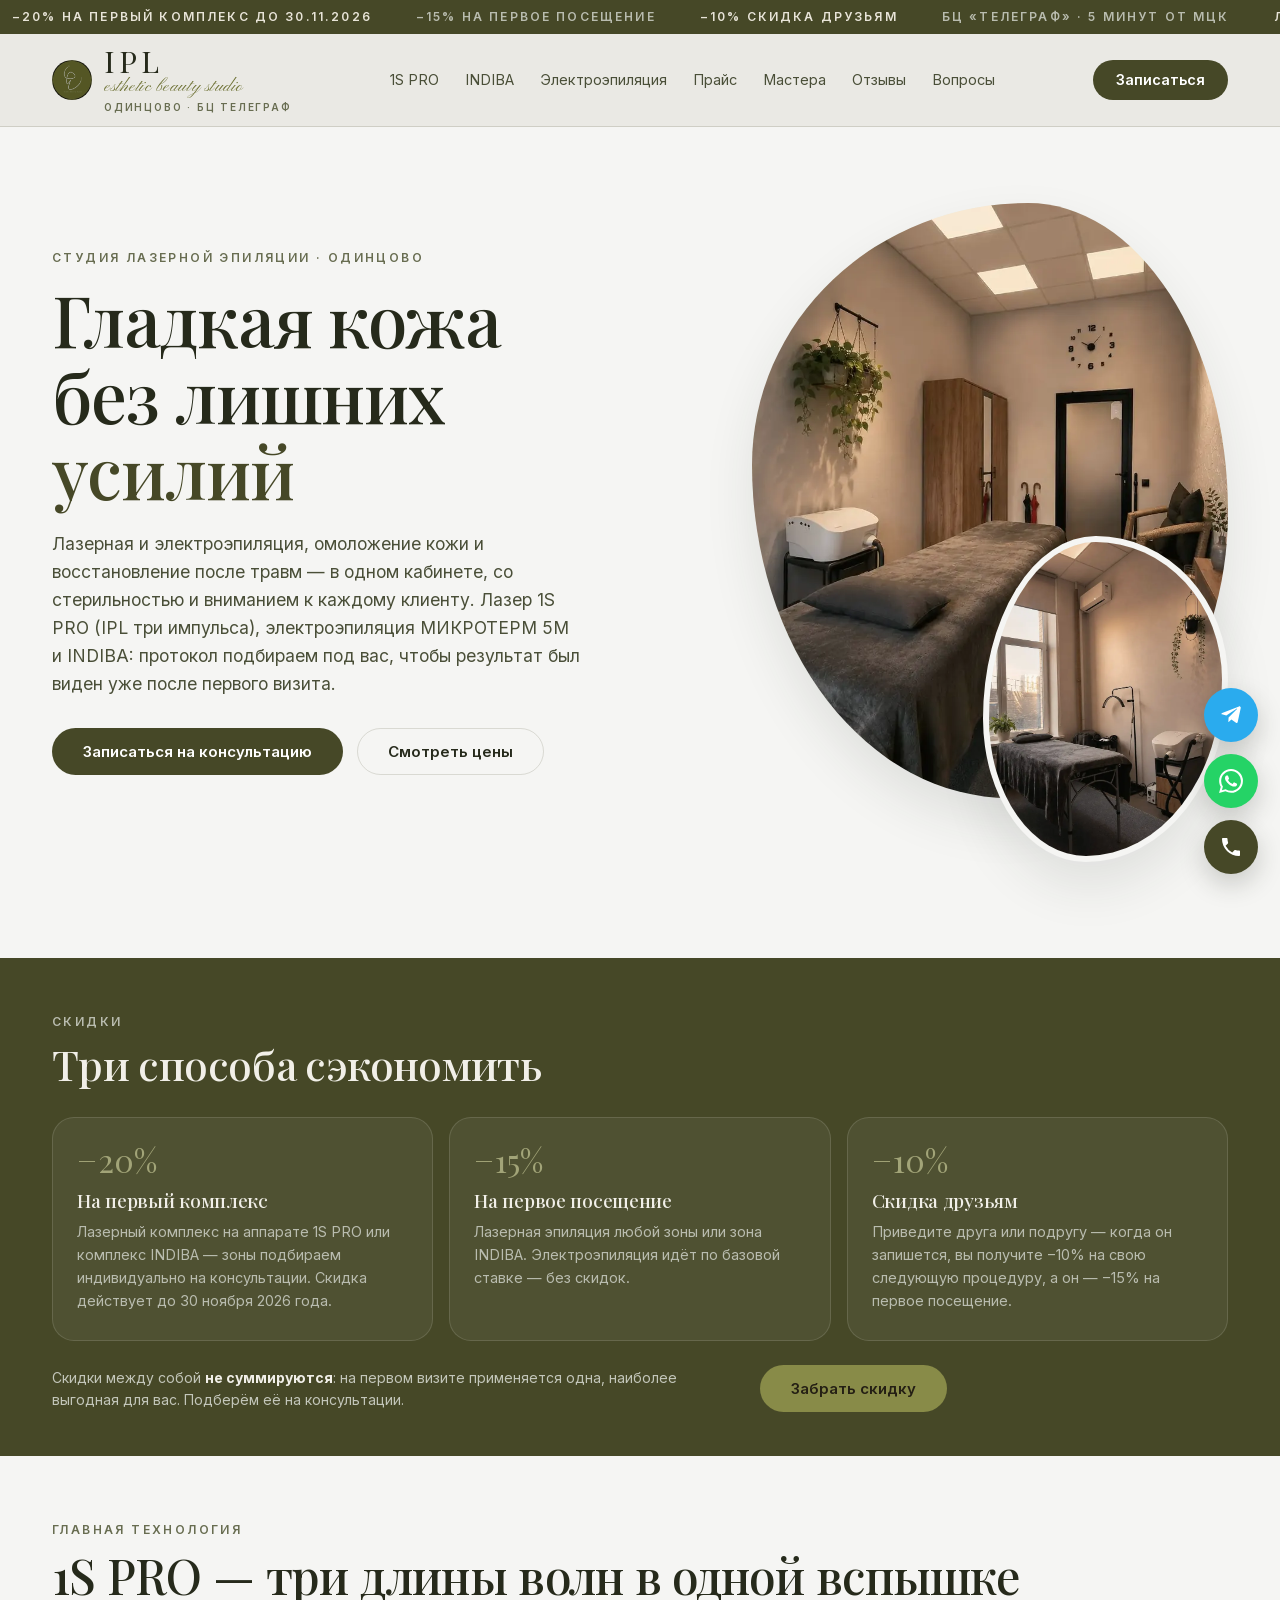
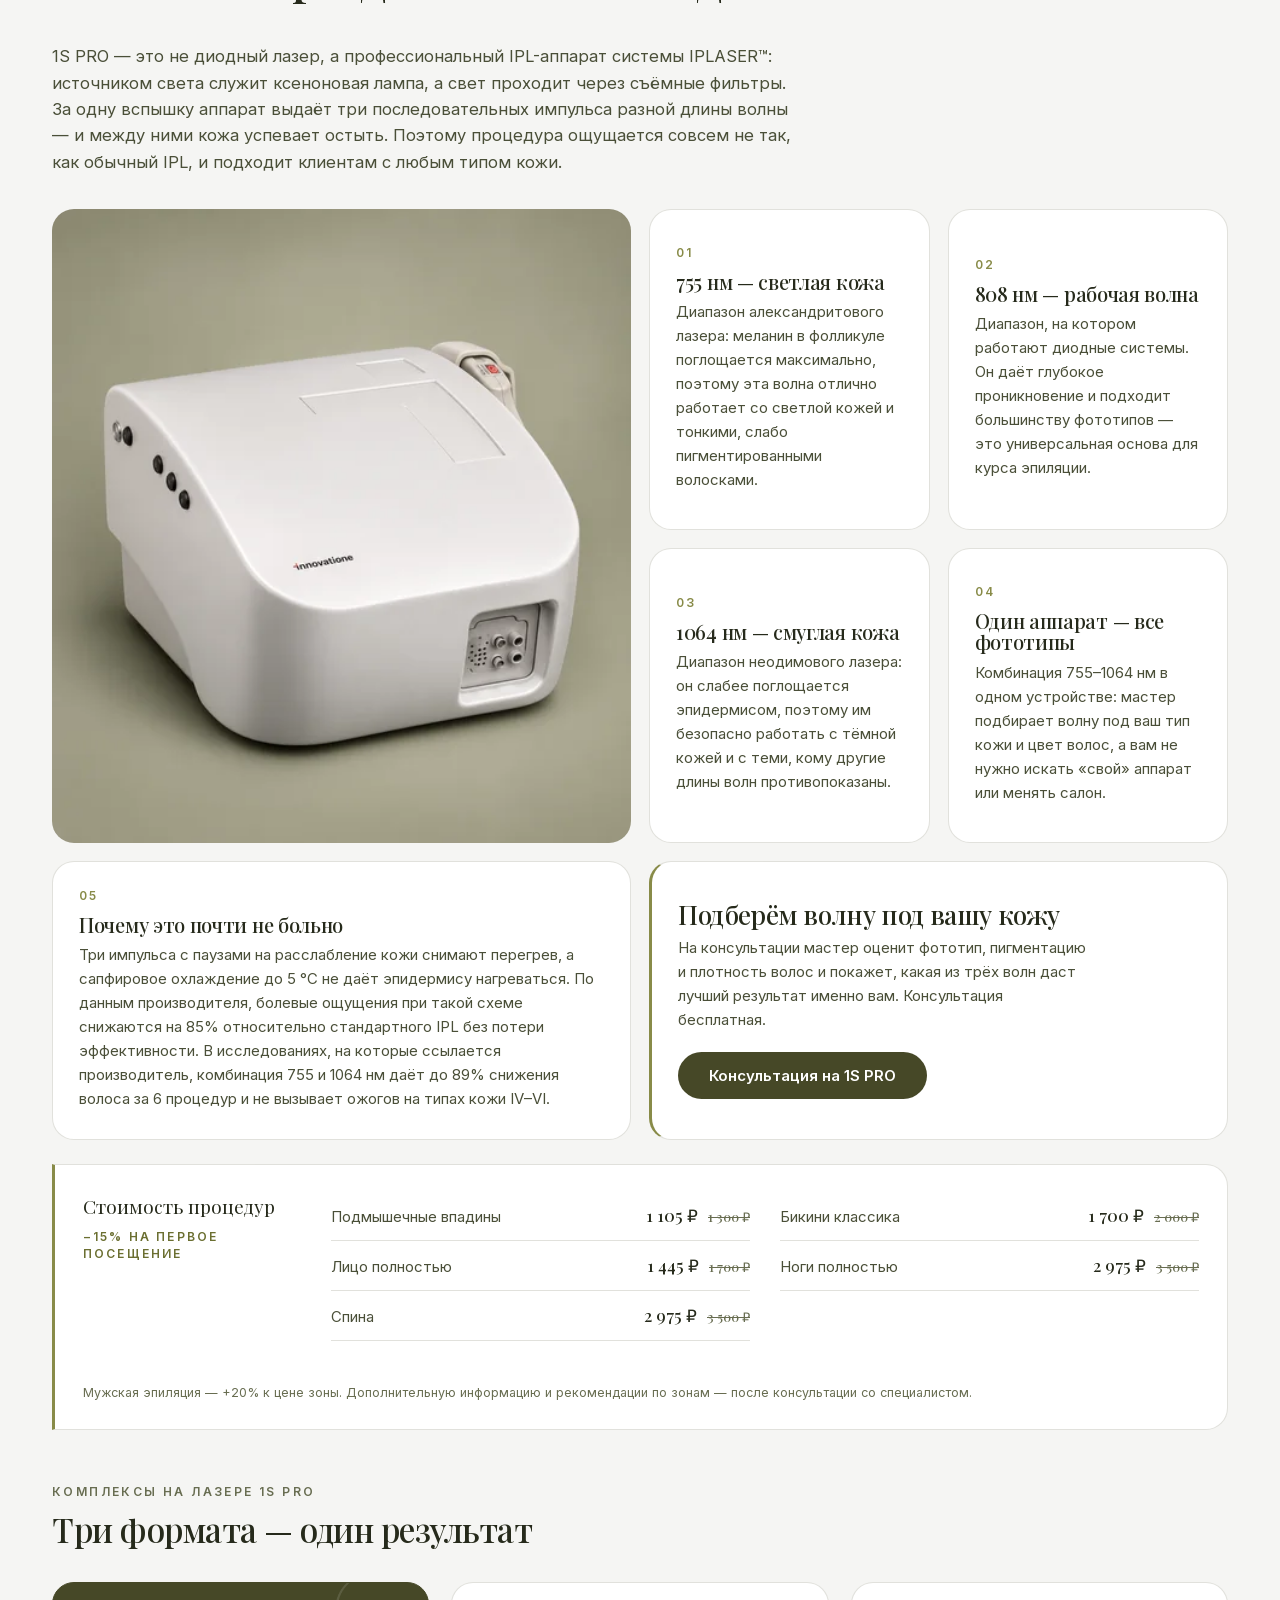
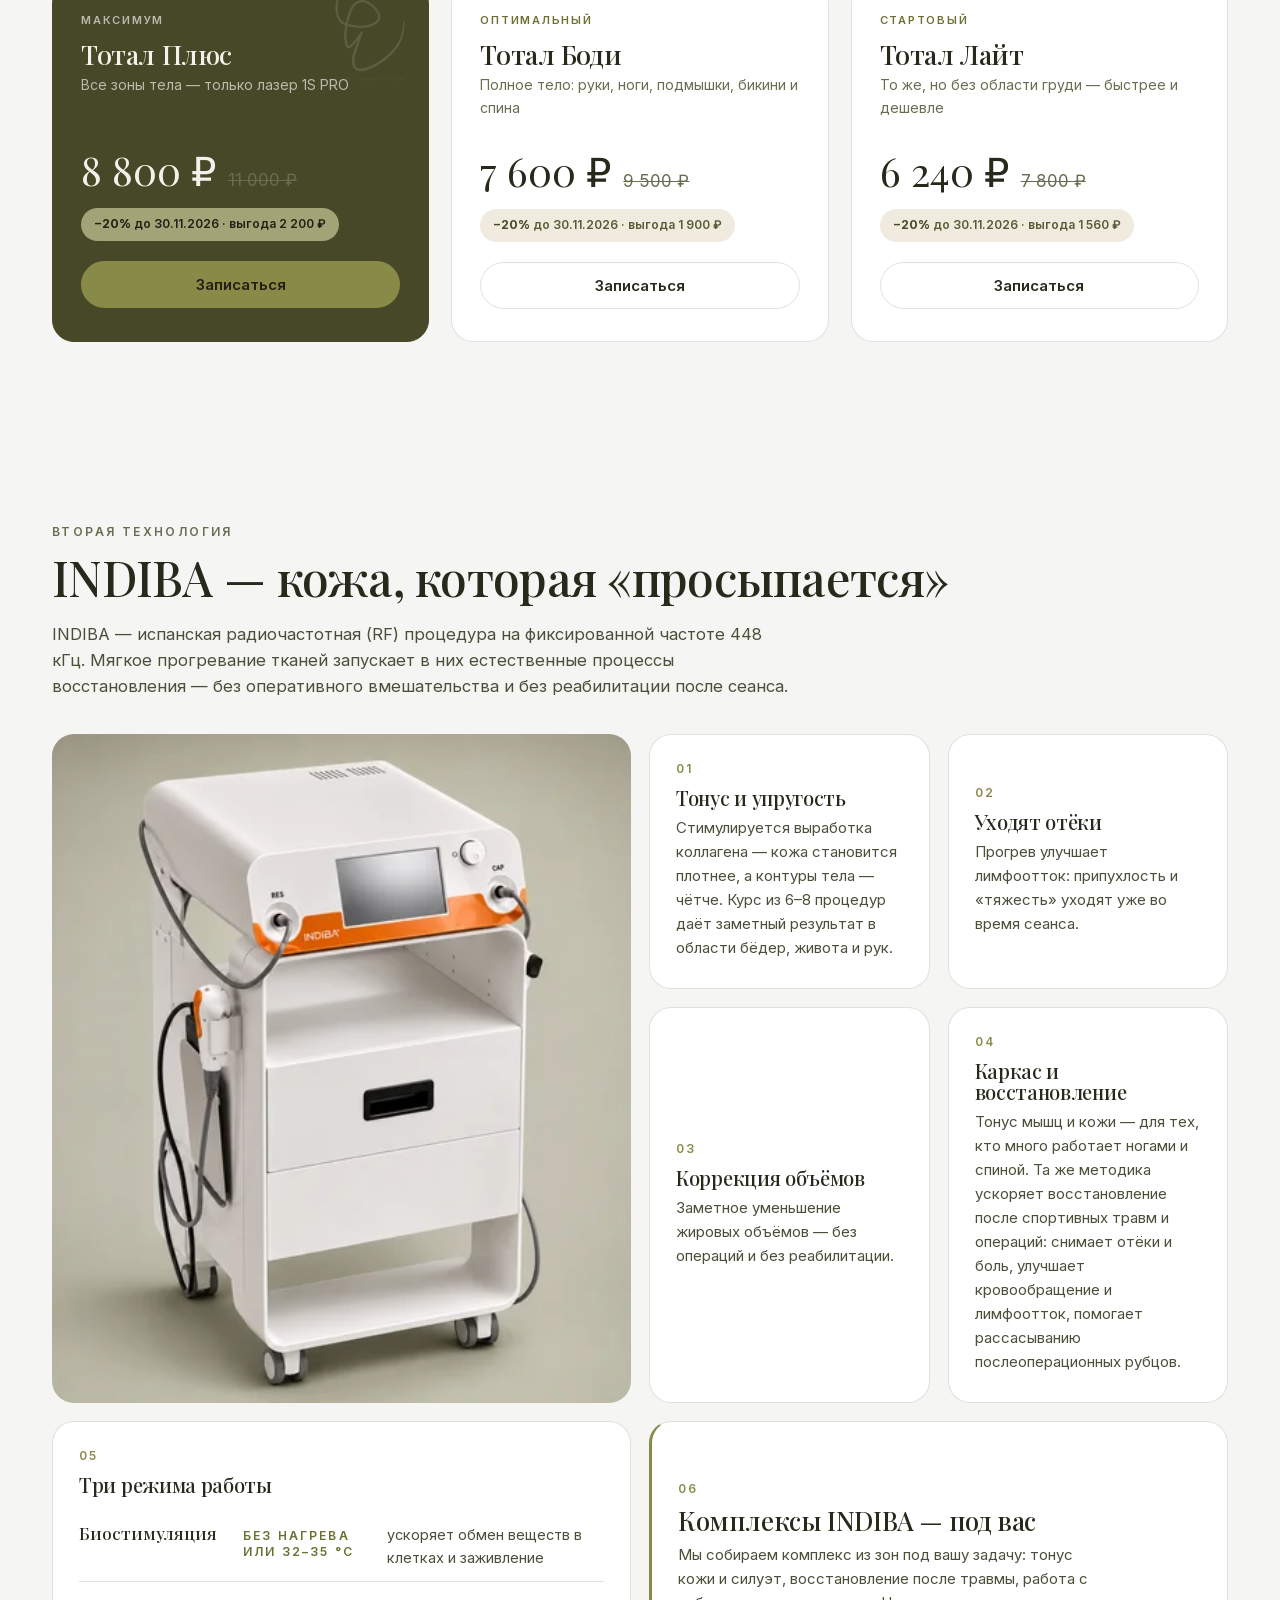
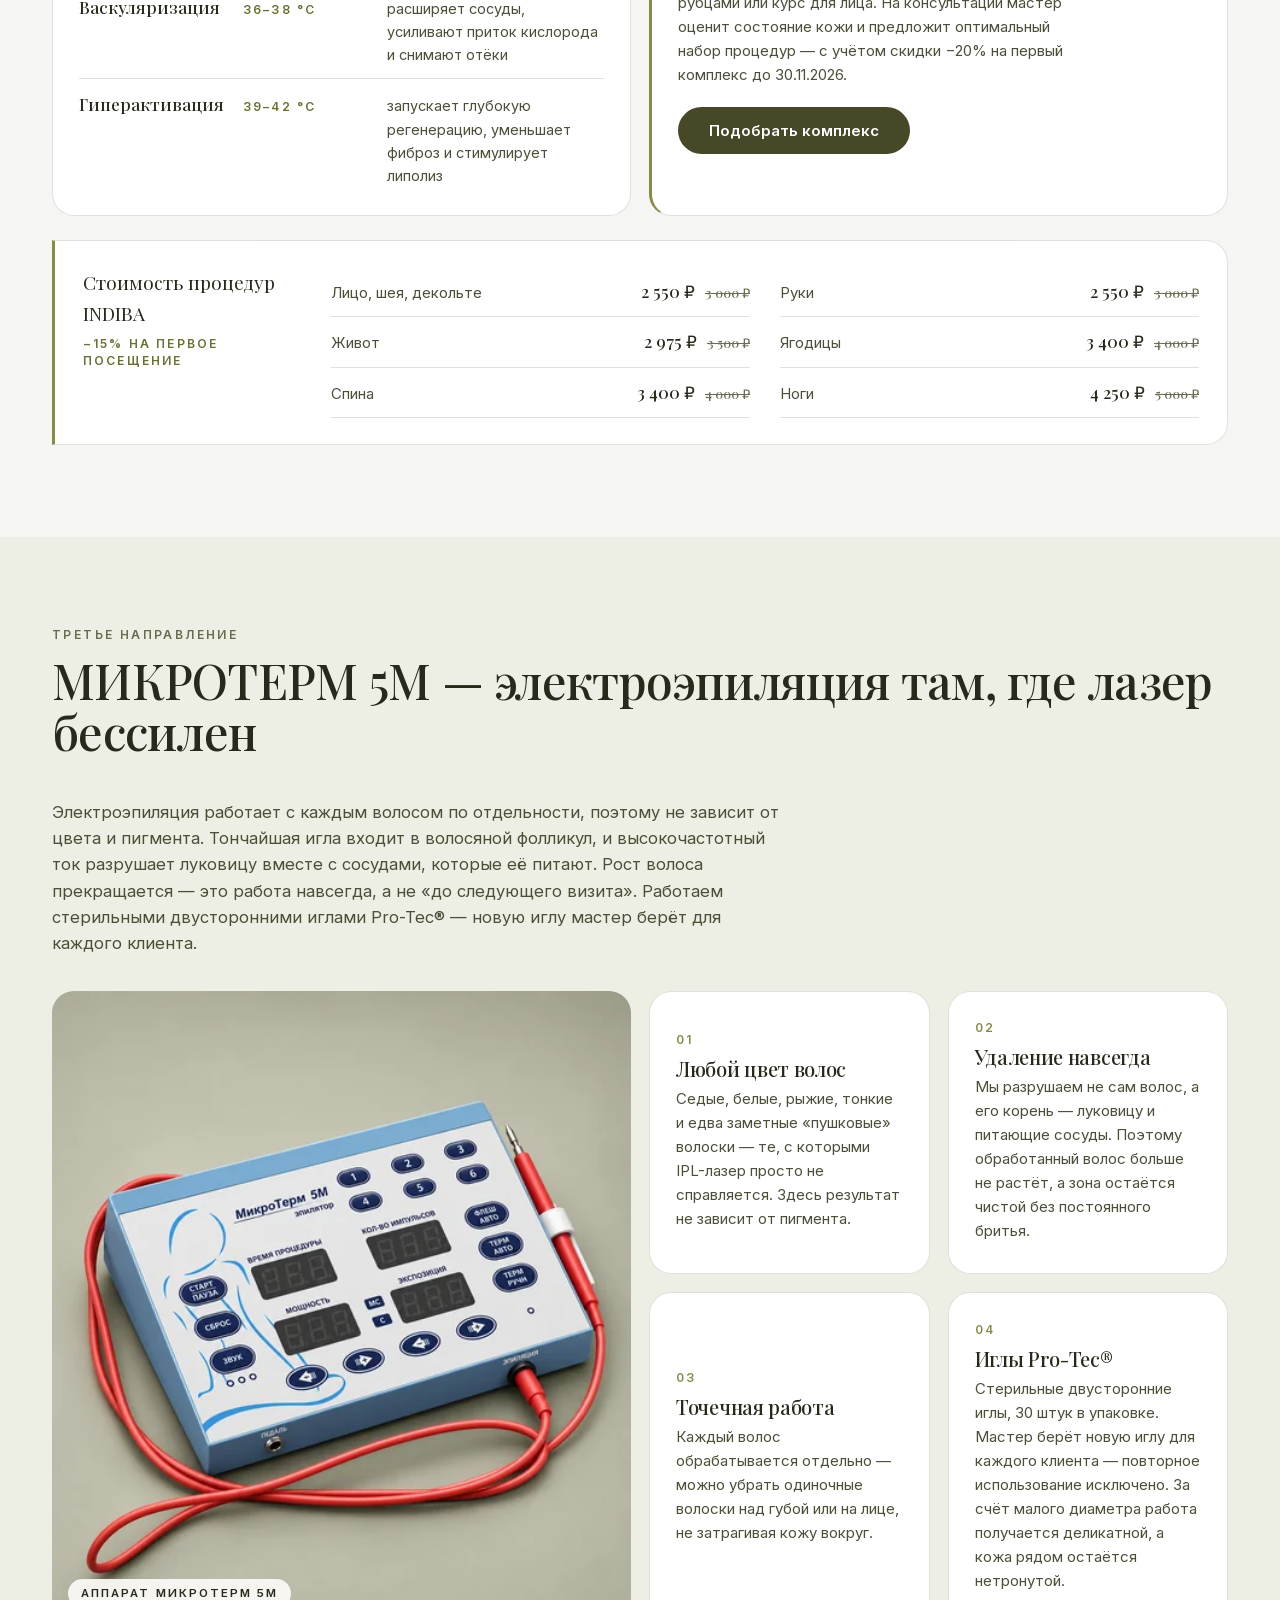
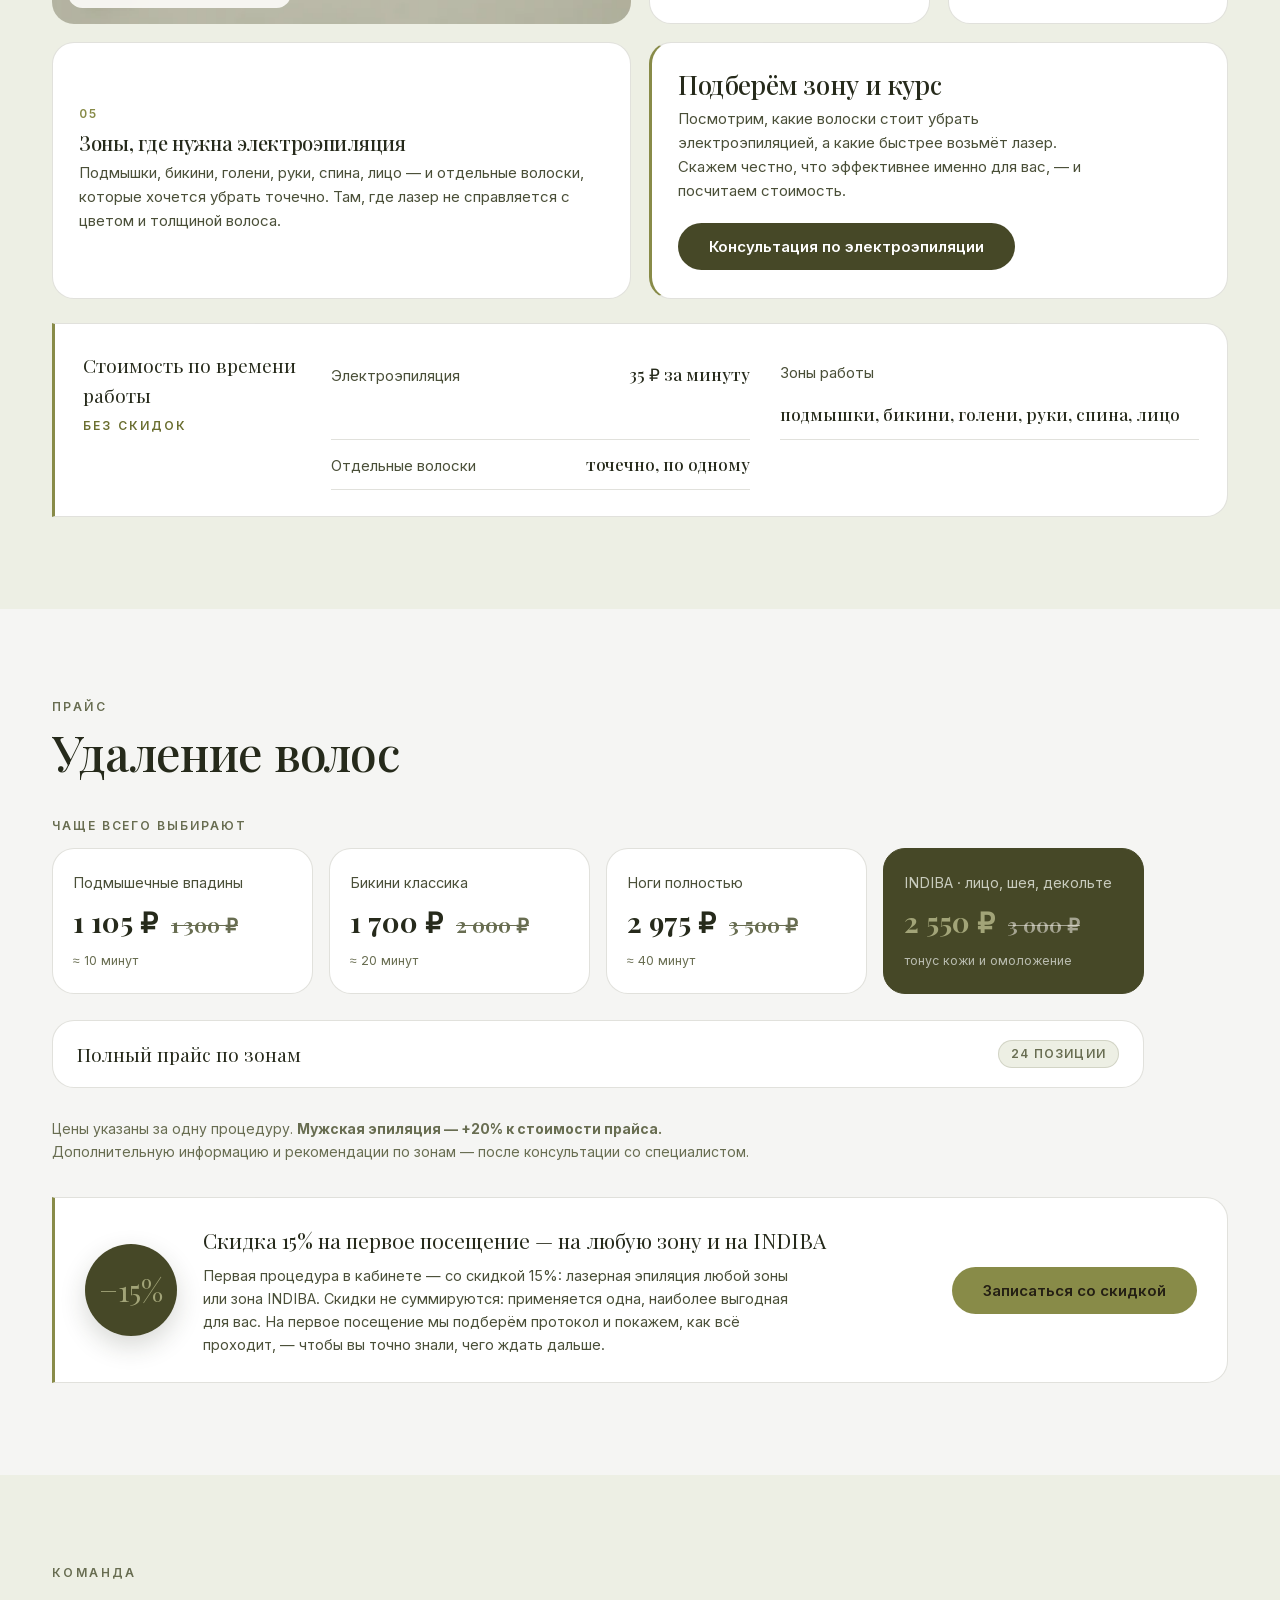
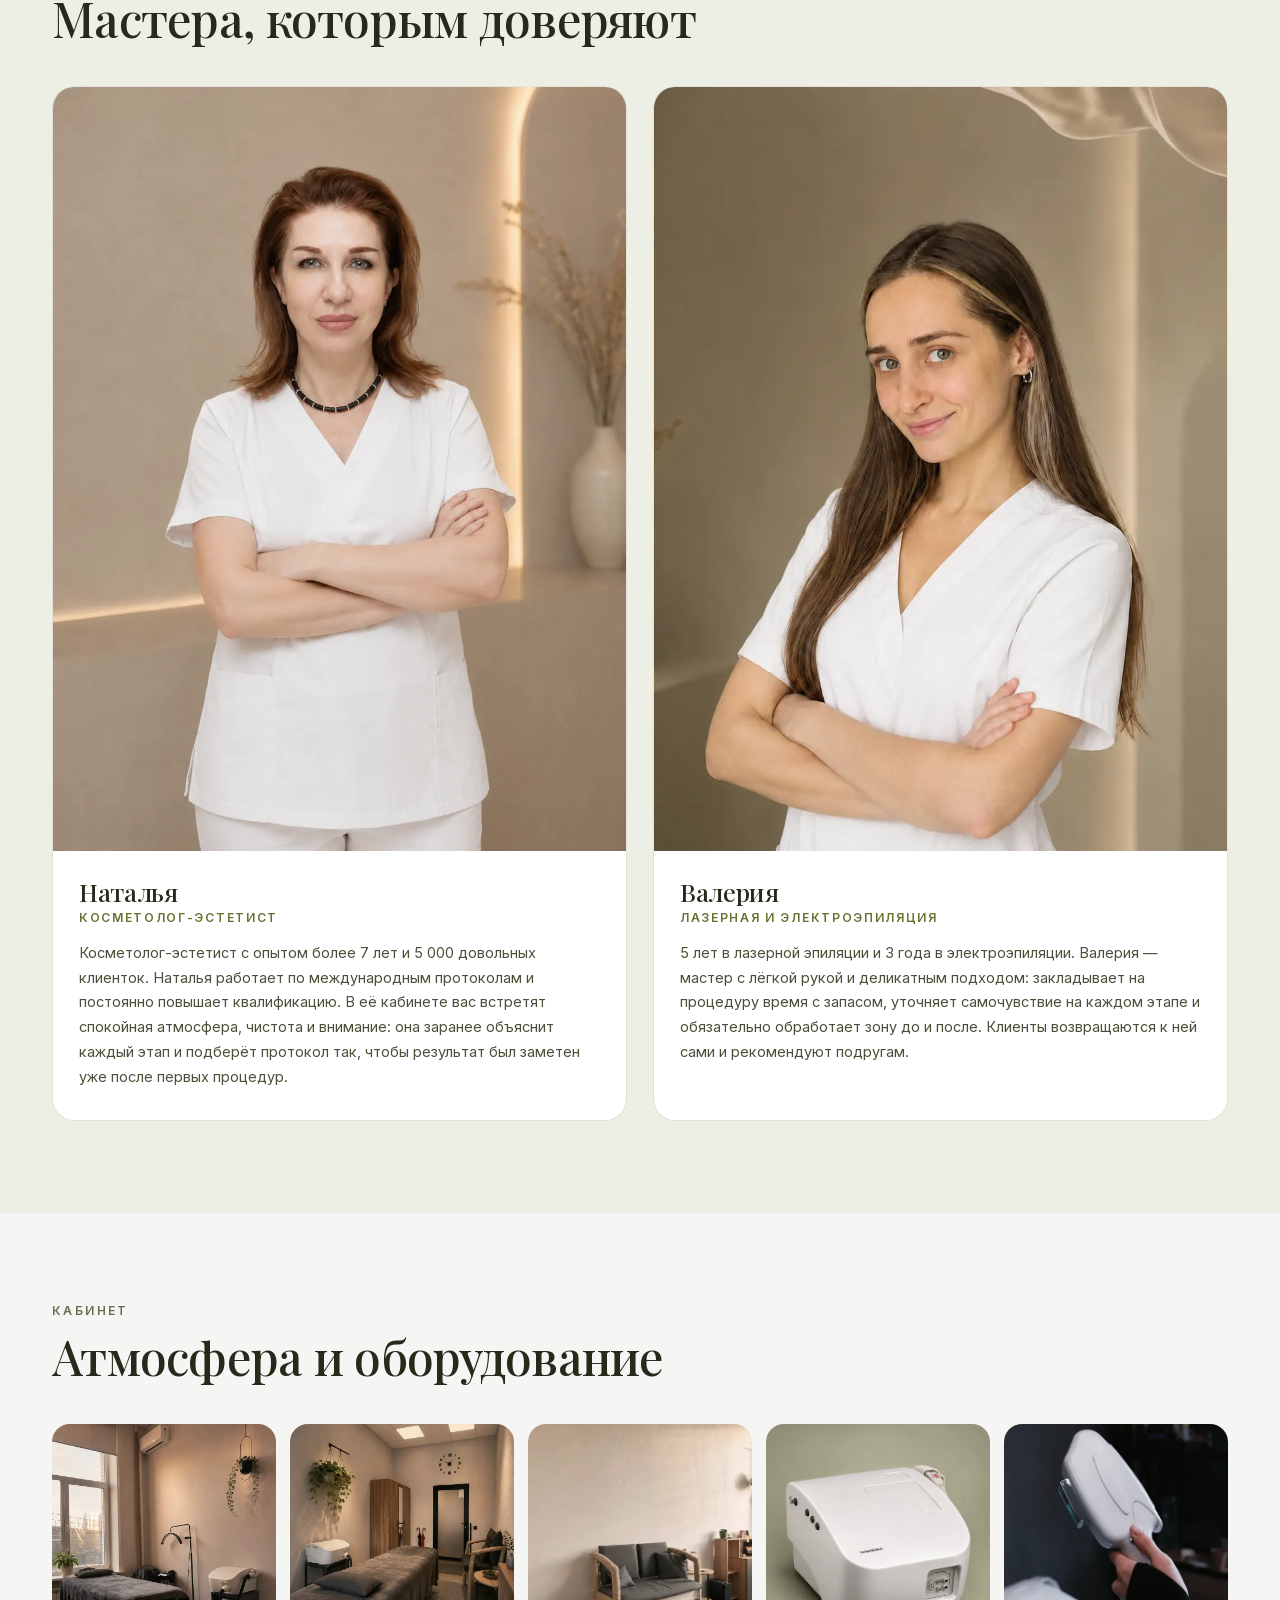
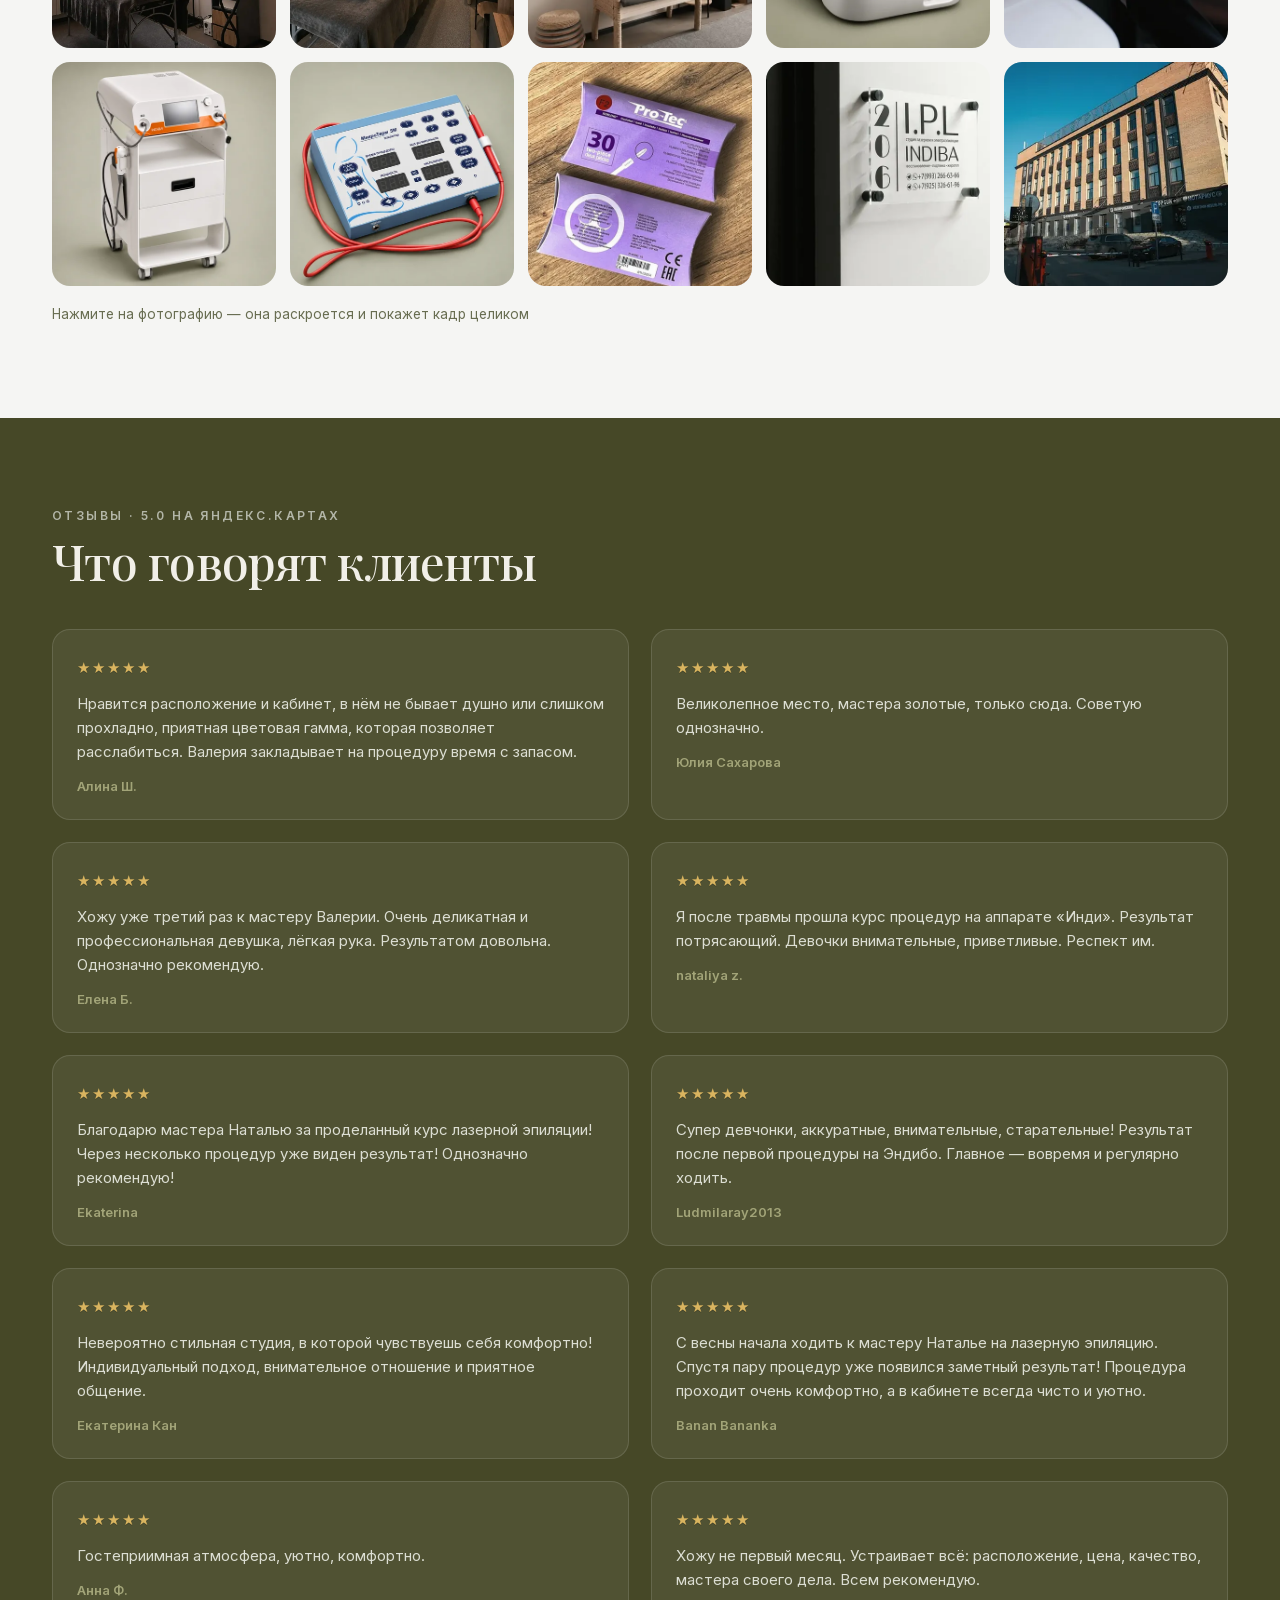
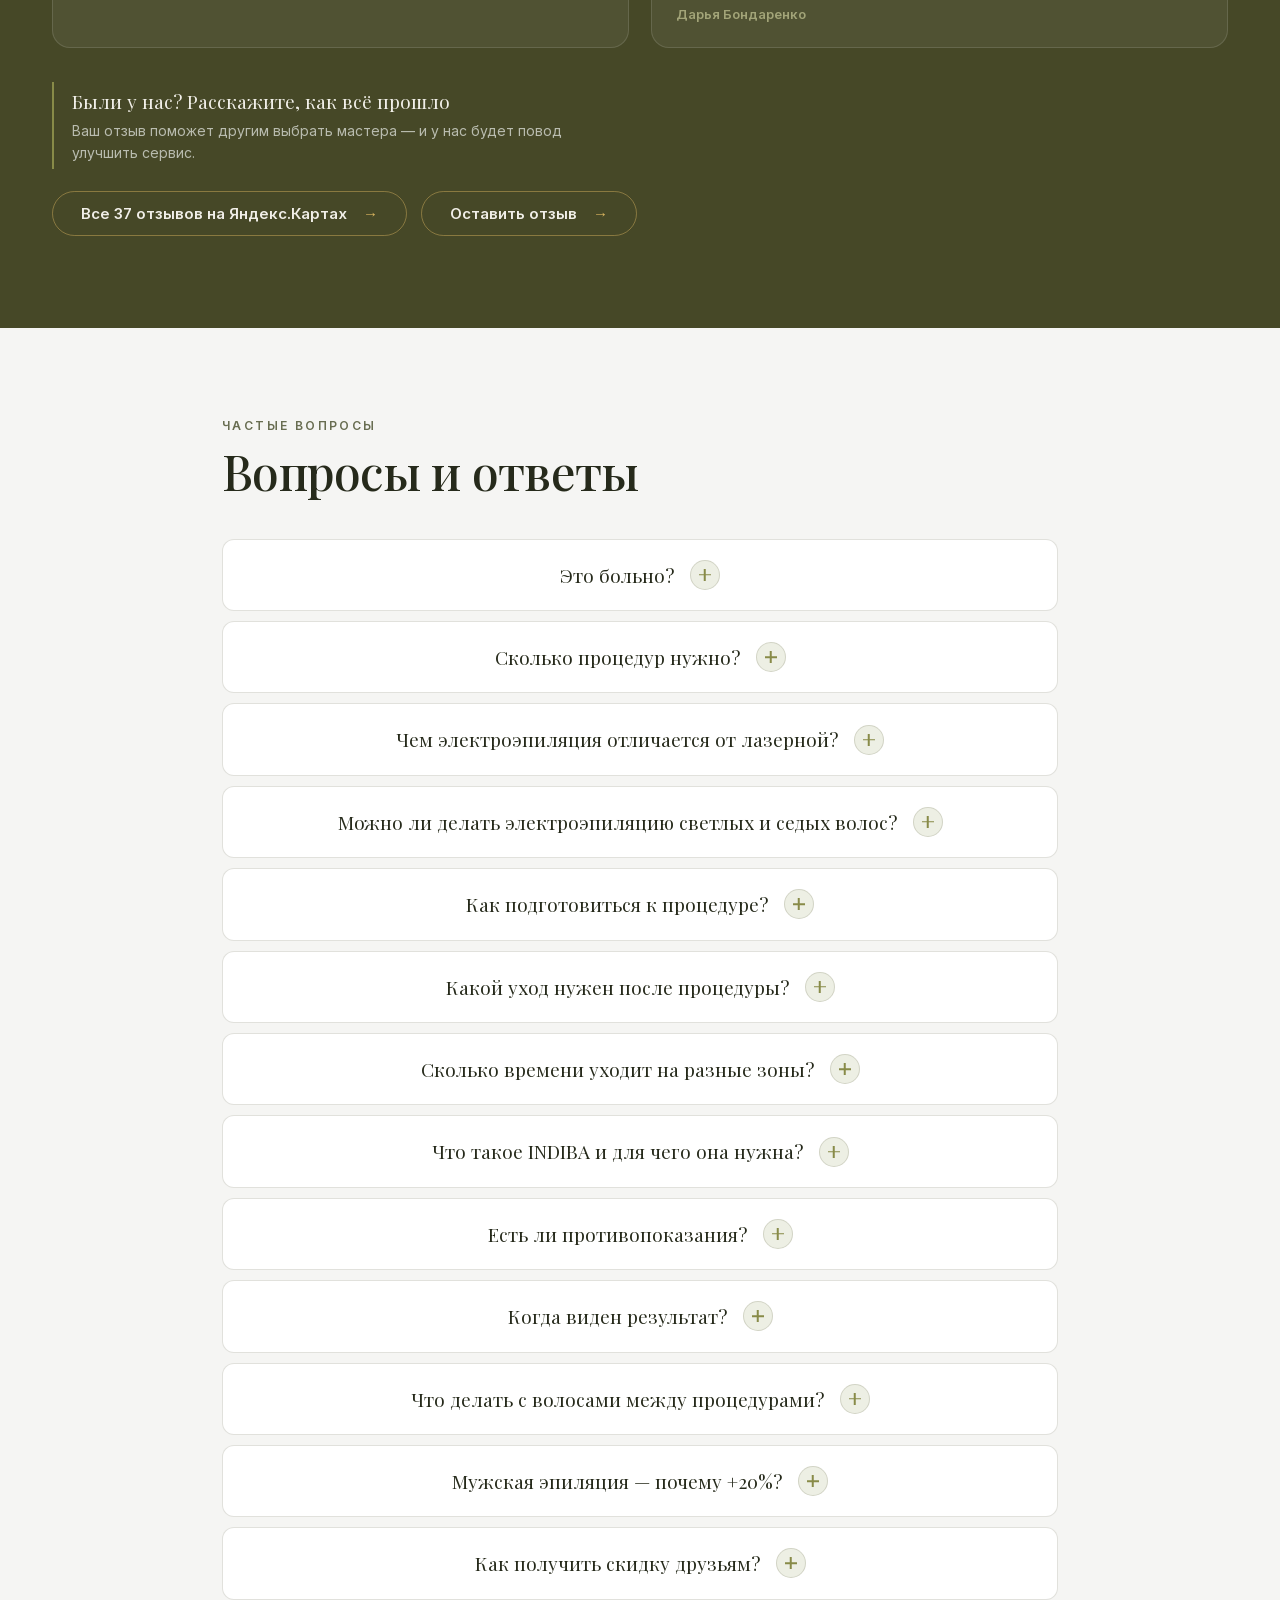
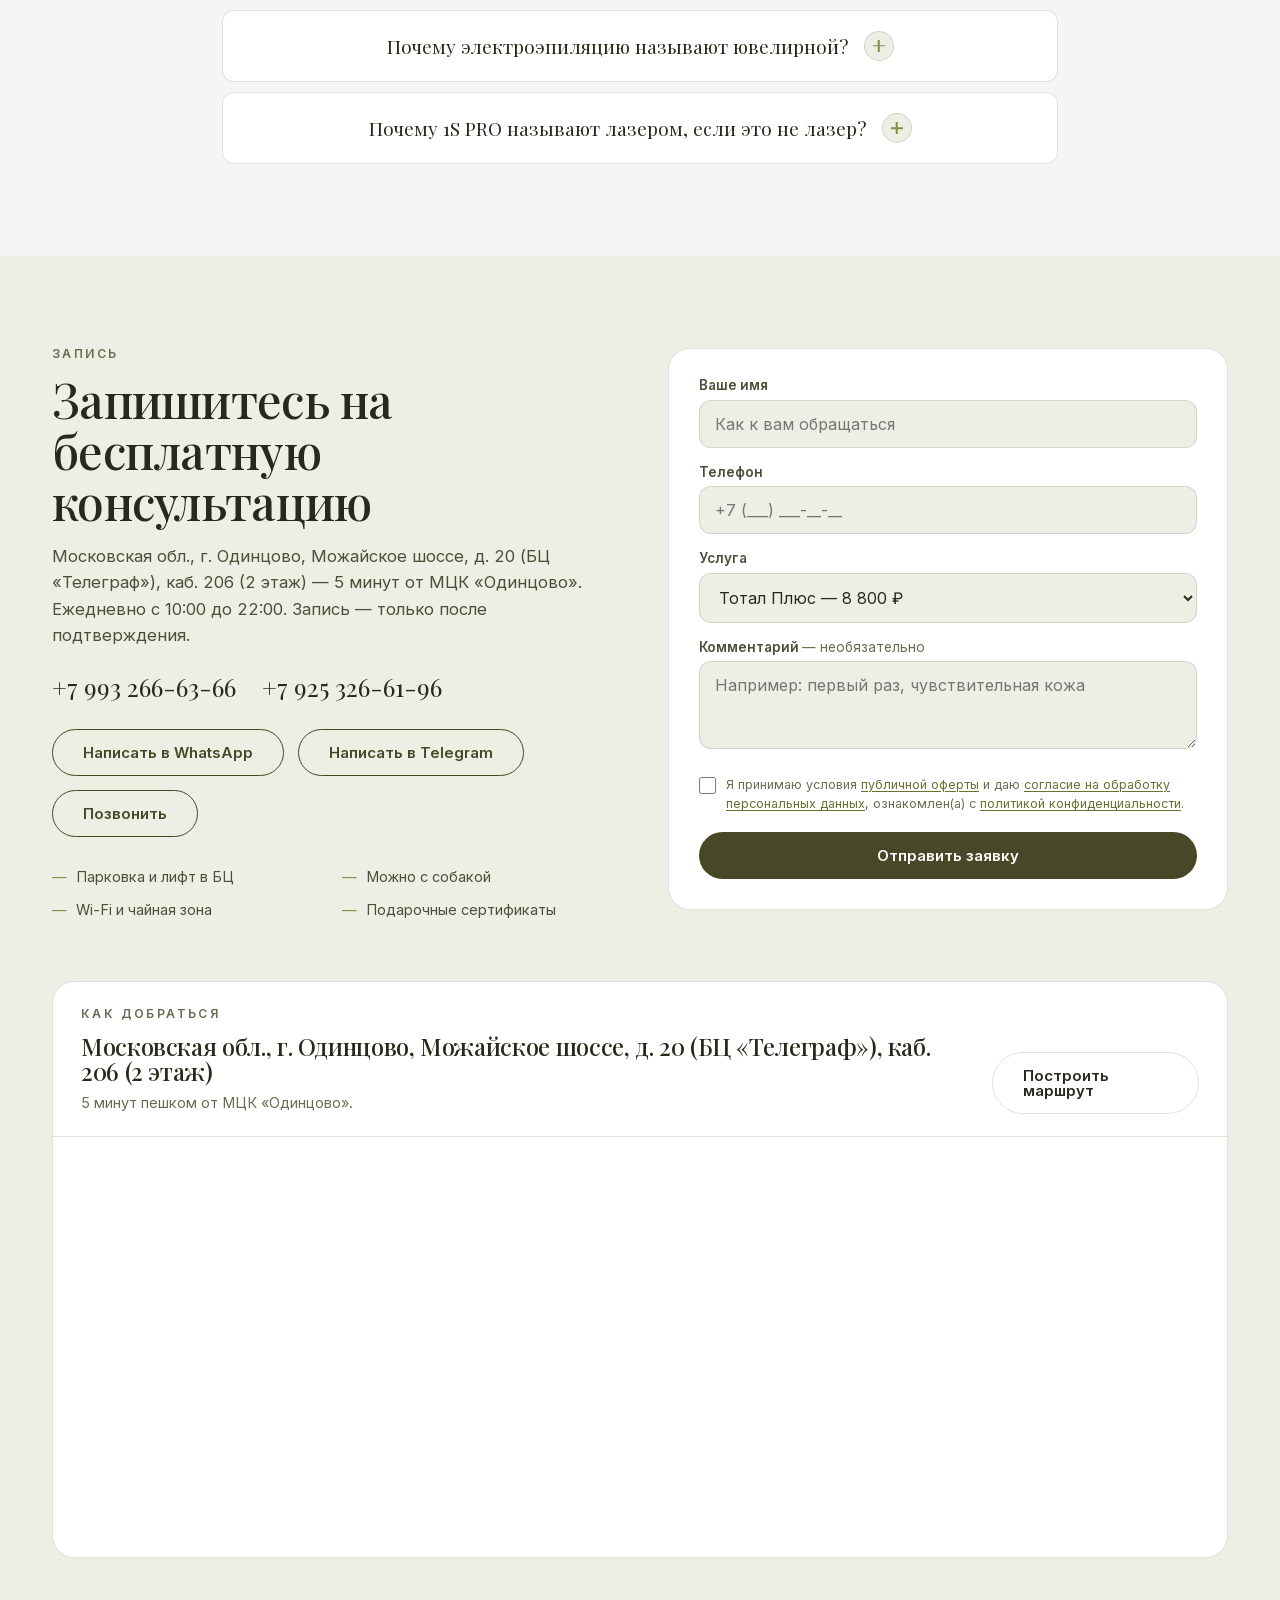
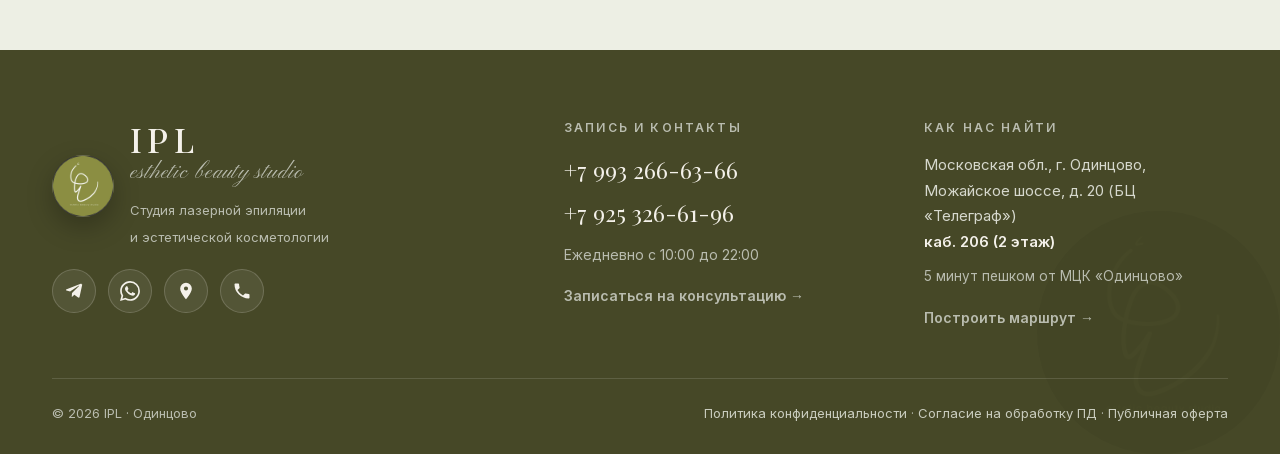
==== commit 3ab82949: "CTA: комбинированная анимация — пульс + свечение при наведении + ripple при клике" ====
--- a/index.html
+++ b/index.html
@@ -219,7 +219,7 @@
 }
   </script>
 
-  <link rel="stylesheet" href="style.css?v=35">
+  <link rel="stylesheet" href="style.css?v=36">
 </head>
 <body>
 
@@ -290,7 +290,7 @@
             чтобы результат был виден уже после первого визита.
           </p>
           <div class="hero__acts">
-            <a class="pill" href="#booking">Записаться на консультацию</a>
+            <a class="pill pill--pulse" href="#booking">Записаться на консультацию</a>
             <a class="pill pill--ghost" href="#plans">Смотреть цены</a>
           </div>
         </div>
@@ -346,7 +346,7 @@
             Скидки между собой <b>не суммируются</b>: на первом визите применяется одна,
             наиболее выгодная для вас. Подберём её на консультации.
           </p>
-          <a class="pill pill--gold" href="#booking">Забрать скидку</a>
+          <a class="pill pill--gold pill--pulse" href="#booking">Забрать скидку</a>
         </div>
       </div>
     </section>
@@ -425,7 +425,7 @@
             <p class="bento__text">На консультации мастер оценит фототип, пигментацию и
               плотность волос и покажет, какая из трёх волн даст лучший результат именно вам.
               Консультация бесплатная.</p>
-            <a class="pill" href="#booking">Консультация на 1S PRO</a>
+            <a class="pill pill--pulse" href="#booking">Консультация на 1S PRO</a>
           </div>
         </div>
 
@@ -553,7 +553,7 @@
               и силуэт, восстановление после травмы, работа с рубцами или курс для лица.
               На консультации мастер оценит состояние кожи и предложит оптимальный набор
               процедур — с учётом скидки −20% на первый комплекс до 30.11.2026.</p>
-            <a class="pill" href="#booking">Подобрать комплекс</a>
+            <a class="pill pill--pulse" href="#booking">Подобрать комплекс</a>
           </div>
 
         </div>
@@ -642,7 +642,7 @@
             <p class="bento__text">Посмотрим, какие волоски стоит убрать электроэпиляцией,
               а какие быстрее возьмёт лазер. Скажем честно, что эффективнее именно
               для вас, — и посчитаем стоимость.</p>
-            <a class="pill" href="#booking">Консультация по электроэпиляции</a>
+            <a class="pill pill--pulse" href="#booking">Консультация по электроэпиляции</a>
           </div>
         </div>
 
@@ -745,7 +745,7 @@
               чтобы вы точно знали, чего ждать дальше.
             </p>
           </div>
-          <a class="pill pill--gold" href="#booking">Записаться со скидкой</a>
+          <a class="pill pill--gold pill--pulse" href="#booking">Записаться со скидкой</a>
         </div>
       </div>
     </section>
@@ -1102,7 +1102,7 @@
               <a href="consent.html">согласие на обработку персональных данных</a>,
               ознакомлен(а) с <a href="privacy.html">политикой конфиденциальности</a>.</span>
           </label>
-          <button class="pill pill--block" type="submit">Отправить заявку</button>
+          <button class="pill pill--block pill--pulse" type="submit">Отправить заявку</button>
           <p class="form__status" role="status" aria-live="polite"></p>
           <p class="form__next" hidden>
             <a class="pill pill--ghost" href="https://t.me/ipl_odintsovo_bot" target="_blank" rel="noopener">
@@ -1194,7 +1194,7 @@
     </div>
   </footer>
 
-  <script src="app.js?v=3" defer></script>
+  <script src="app.js?v=4" defer></script>
   <script src="telegram.js?v=3" defer></script>
   <script>
     if ('serviceWorker' in navigator) {
--- a/style.css
+++ b/style.css
@@ -104,6 +104,34 @@
 .pill--gold:hover { background: var(--gold-2); }
 .pill--sm { padding: 12px 22px; font-size: 14.5px; }
 .pill--block { width: 100%; }
+
+/* ---------- Анимация кнопок (Вариант 4 + 7) ---------- */
+.pill { position: relative; overflow: hidden; }
+@keyframes pill-pulse {
+  0%, 100% { transform: scale(1); box-shadow: 0 0 0 0 rgba(136, 139, 72, .45); }
+  50% { transform: scale(1.03); box-shadow: 0 0 0 10px rgba(136, 139, 72, 0); }
+}
+.pill--pulse {
+  animation: pill-pulse 2.2s ease-in-out infinite;
+}
+.pill--pulse:hover { animation: none; }
+.pill:hover { box-shadow: 0 8px 24px rgba(136, 139, 72, .4); }
+.pill--outline:hover { box-shadow: 0 6px 18px rgba(136, 139, 72, .3); }
+.pill--gold:hover { box-shadow: 0 8px 24px rgba(201, 162, 74, .45); }
+.pill--ghost:hover { box-shadow: none; }
+@keyframes ripple {
+  to { transform: scale(4); opacity: 0; }
+}
+.pill .ripple {
+  position: absolute; border-radius: 50%;
+  background: rgba(255, 255, 255, .45);
+  transform: scale(0); animation: ripple .6s linear;
+  pointer-events: none;
+}
+@media (prefers-reduced-motion: reduce) {
+  .pill--pulse { animation: none; }
+  .pill .ripple { display: none; }
+}
 
 /* ---------- Бегущая строка ---------- */
 .marquee {
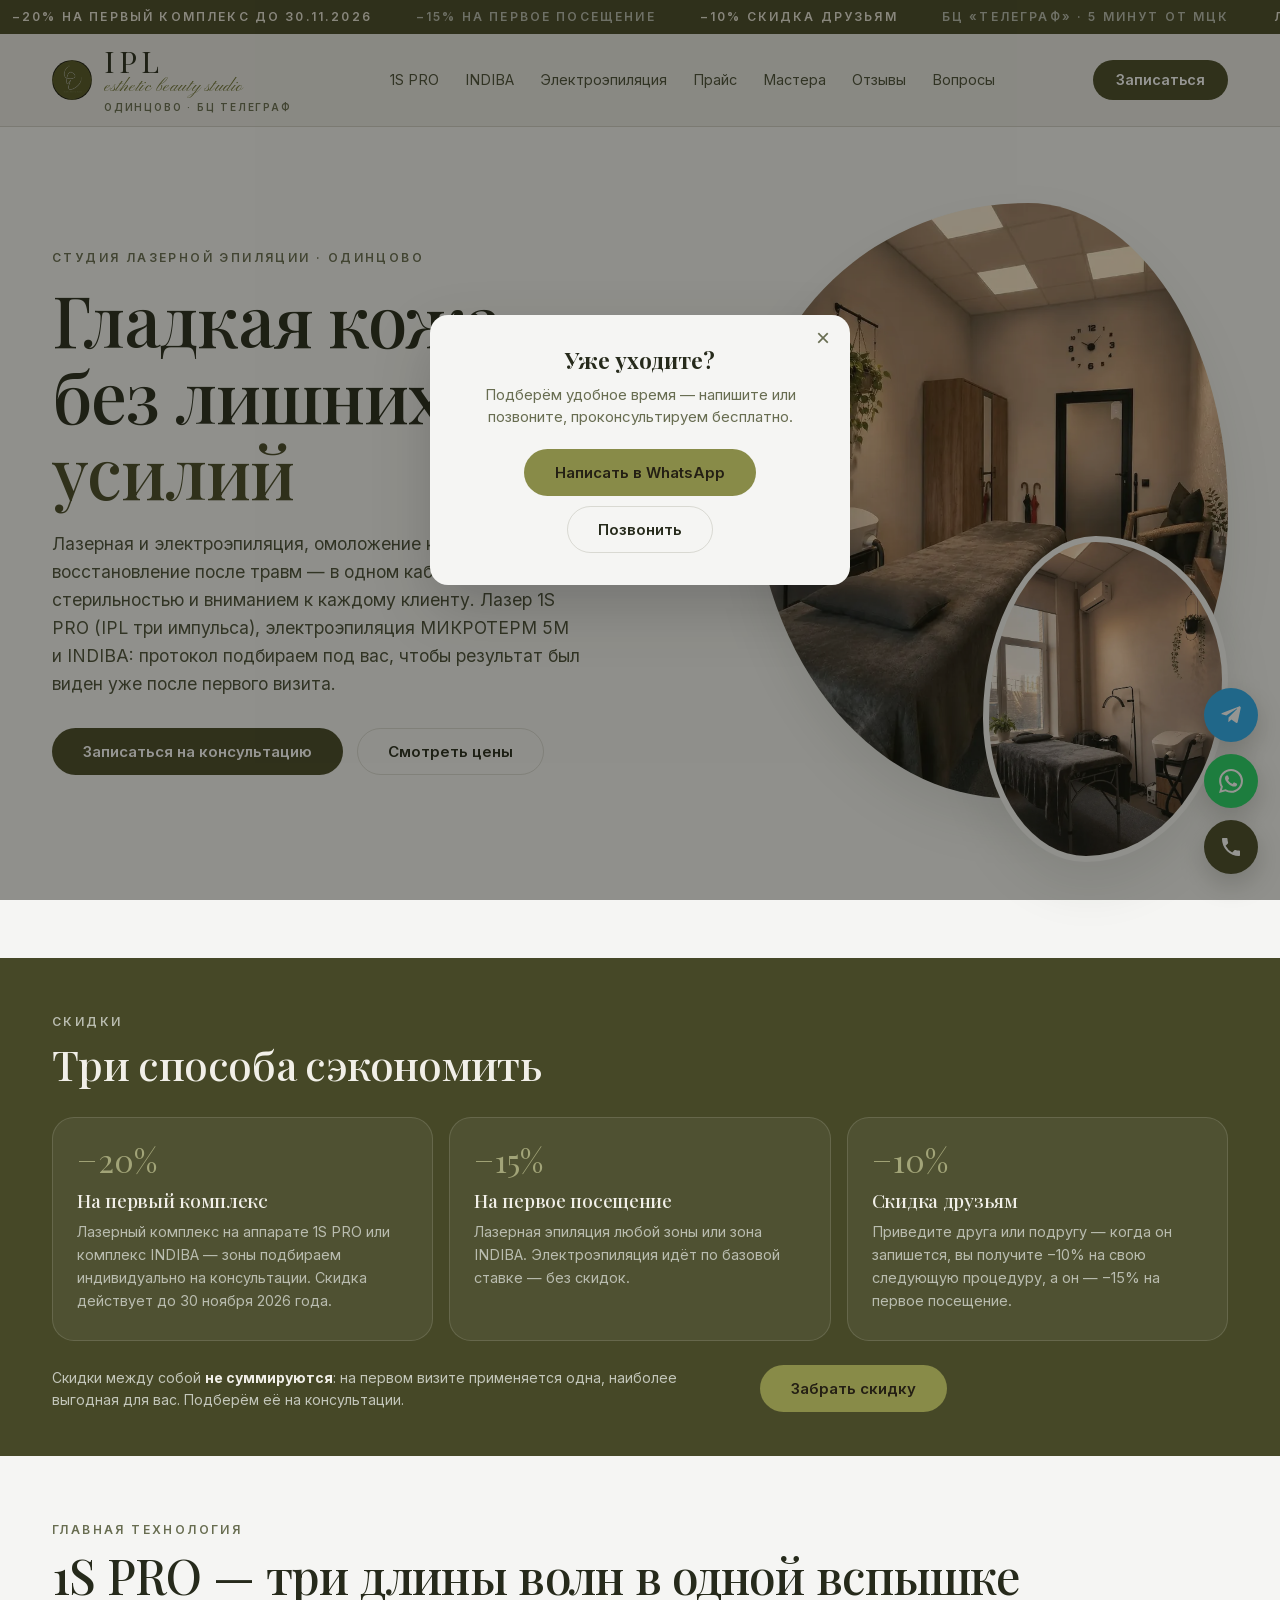
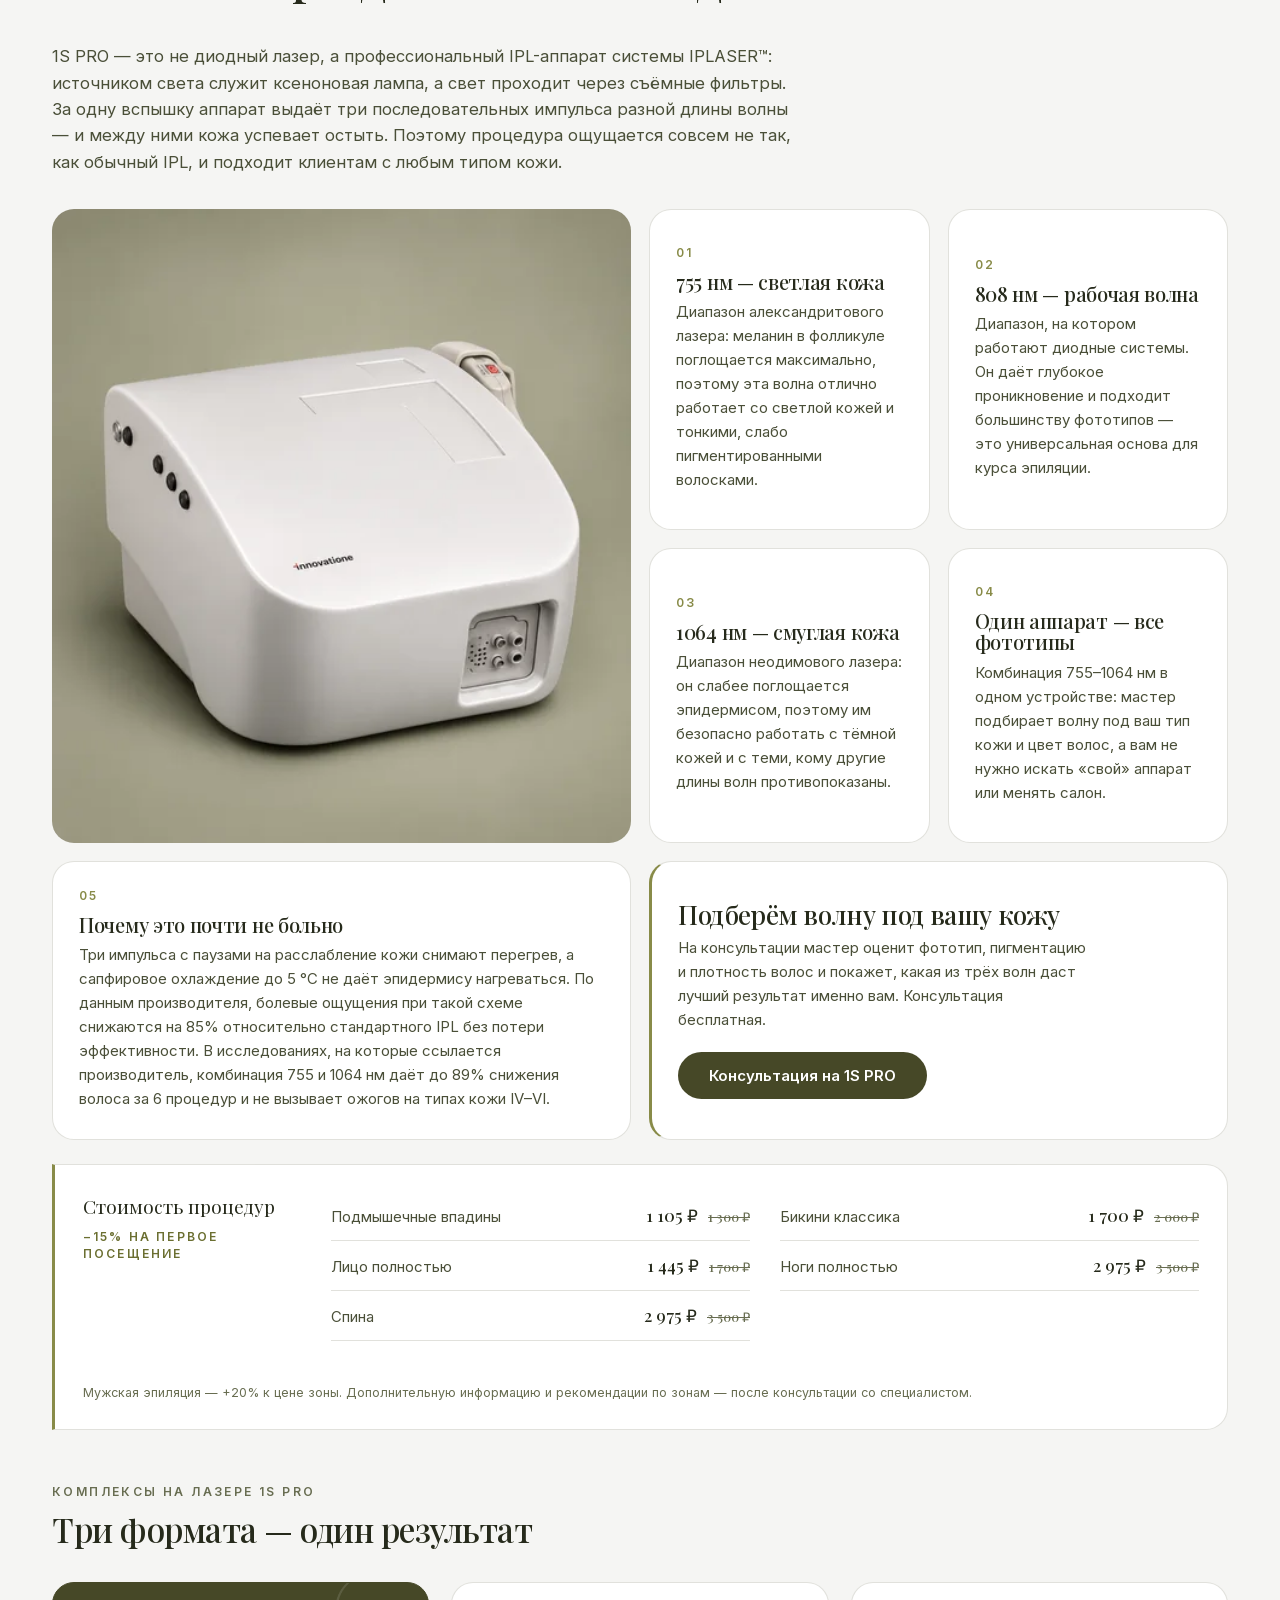
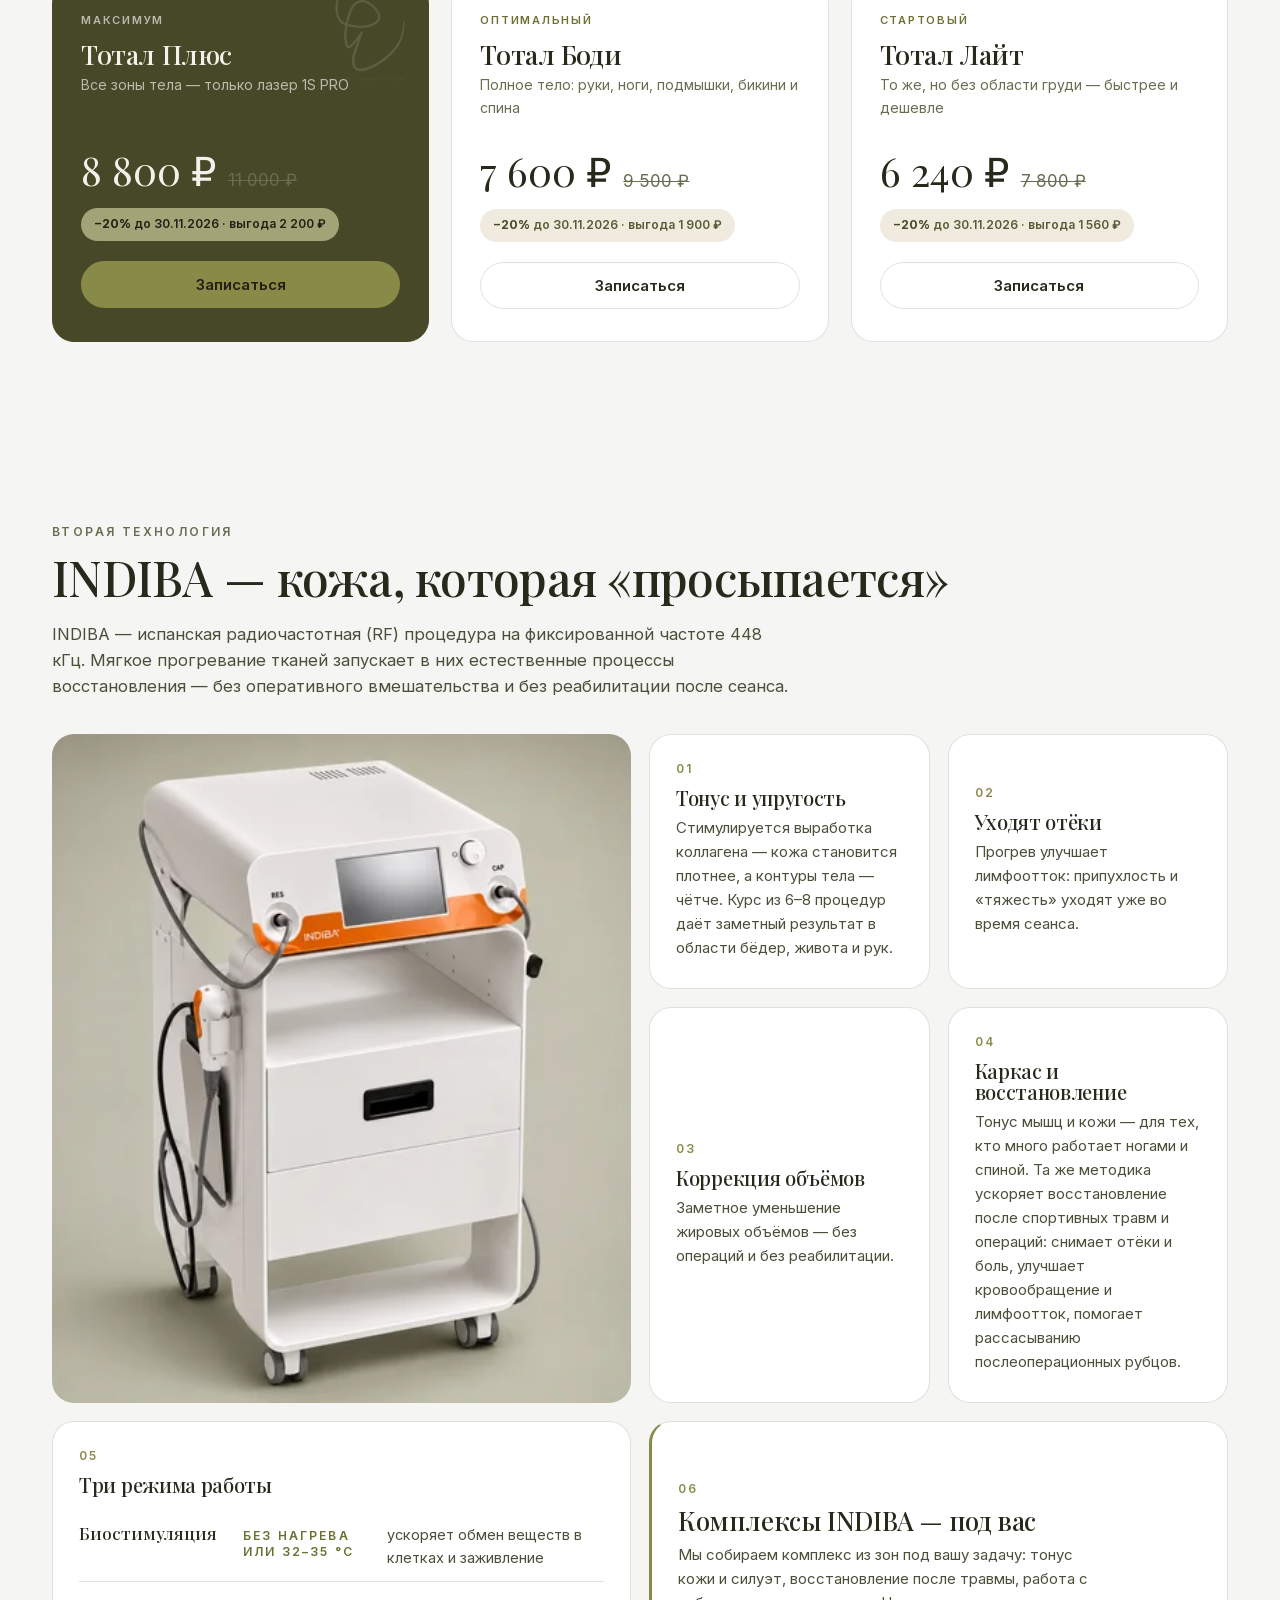
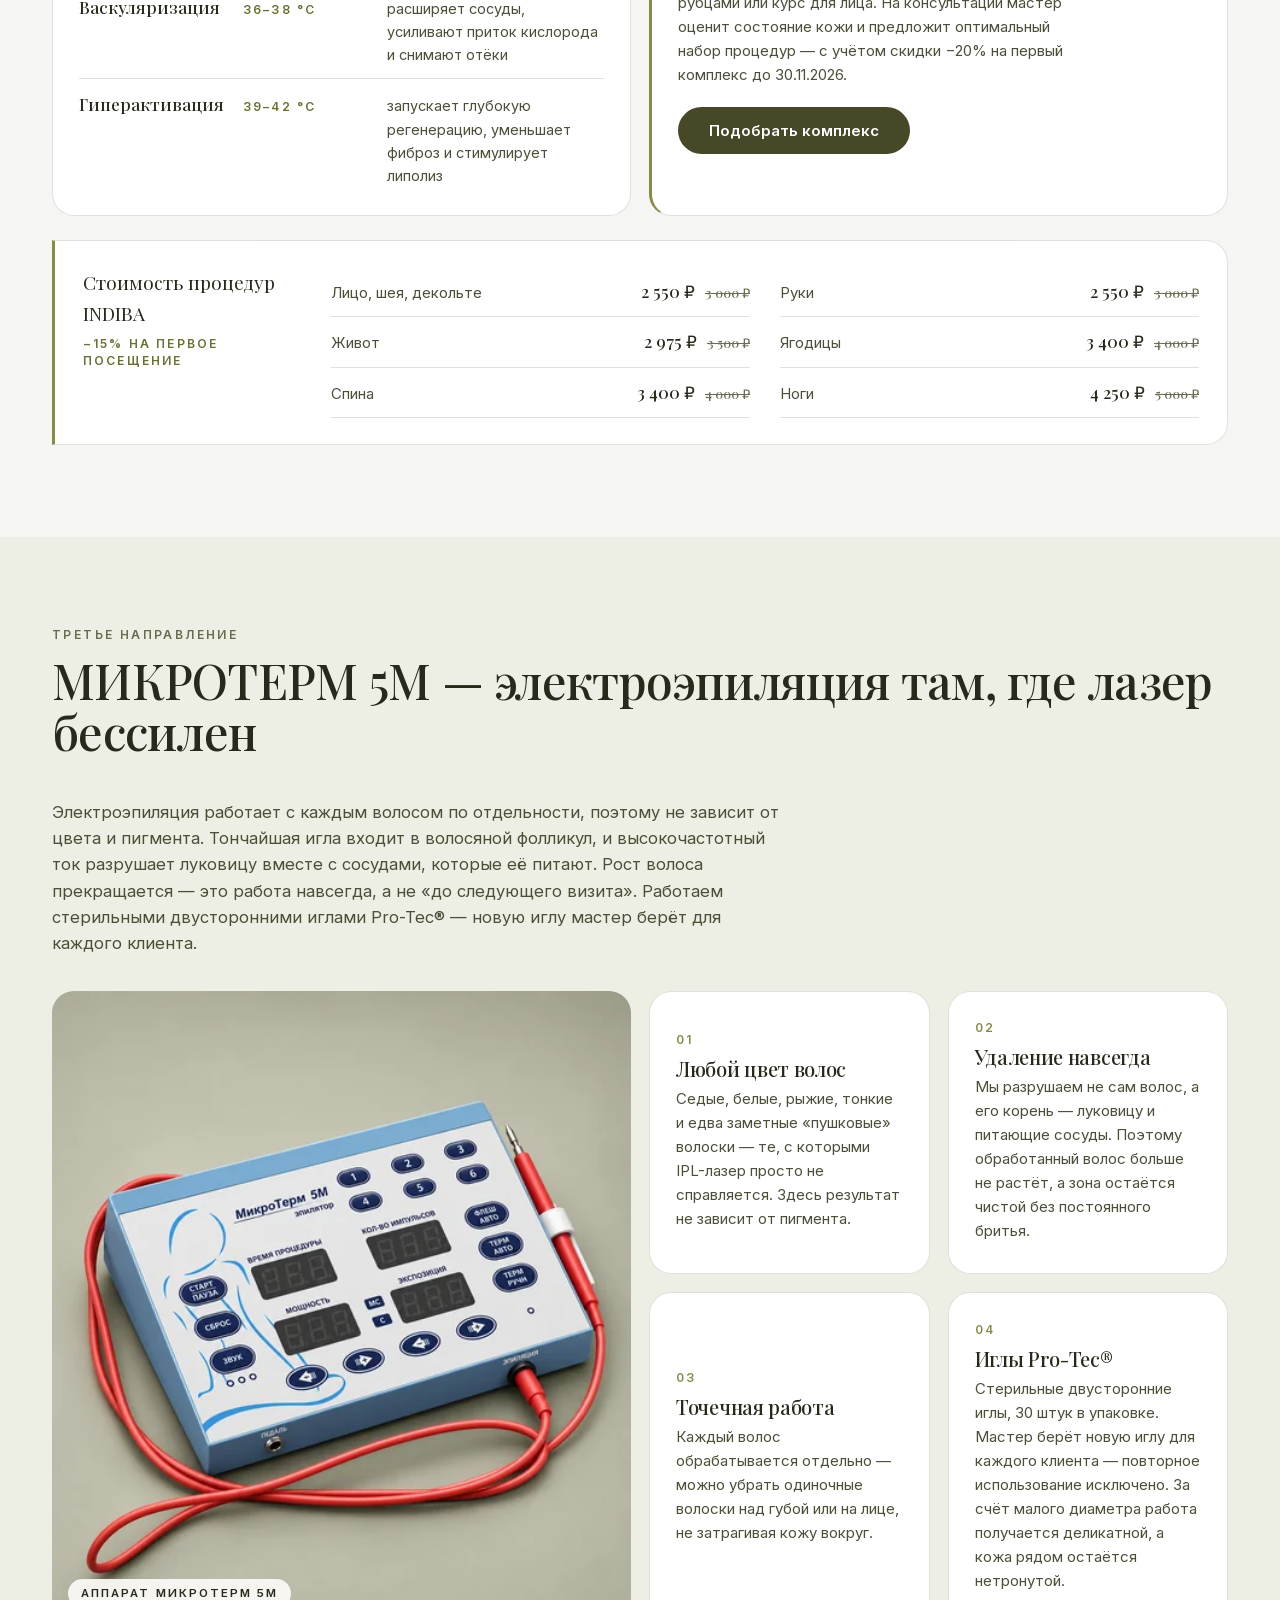
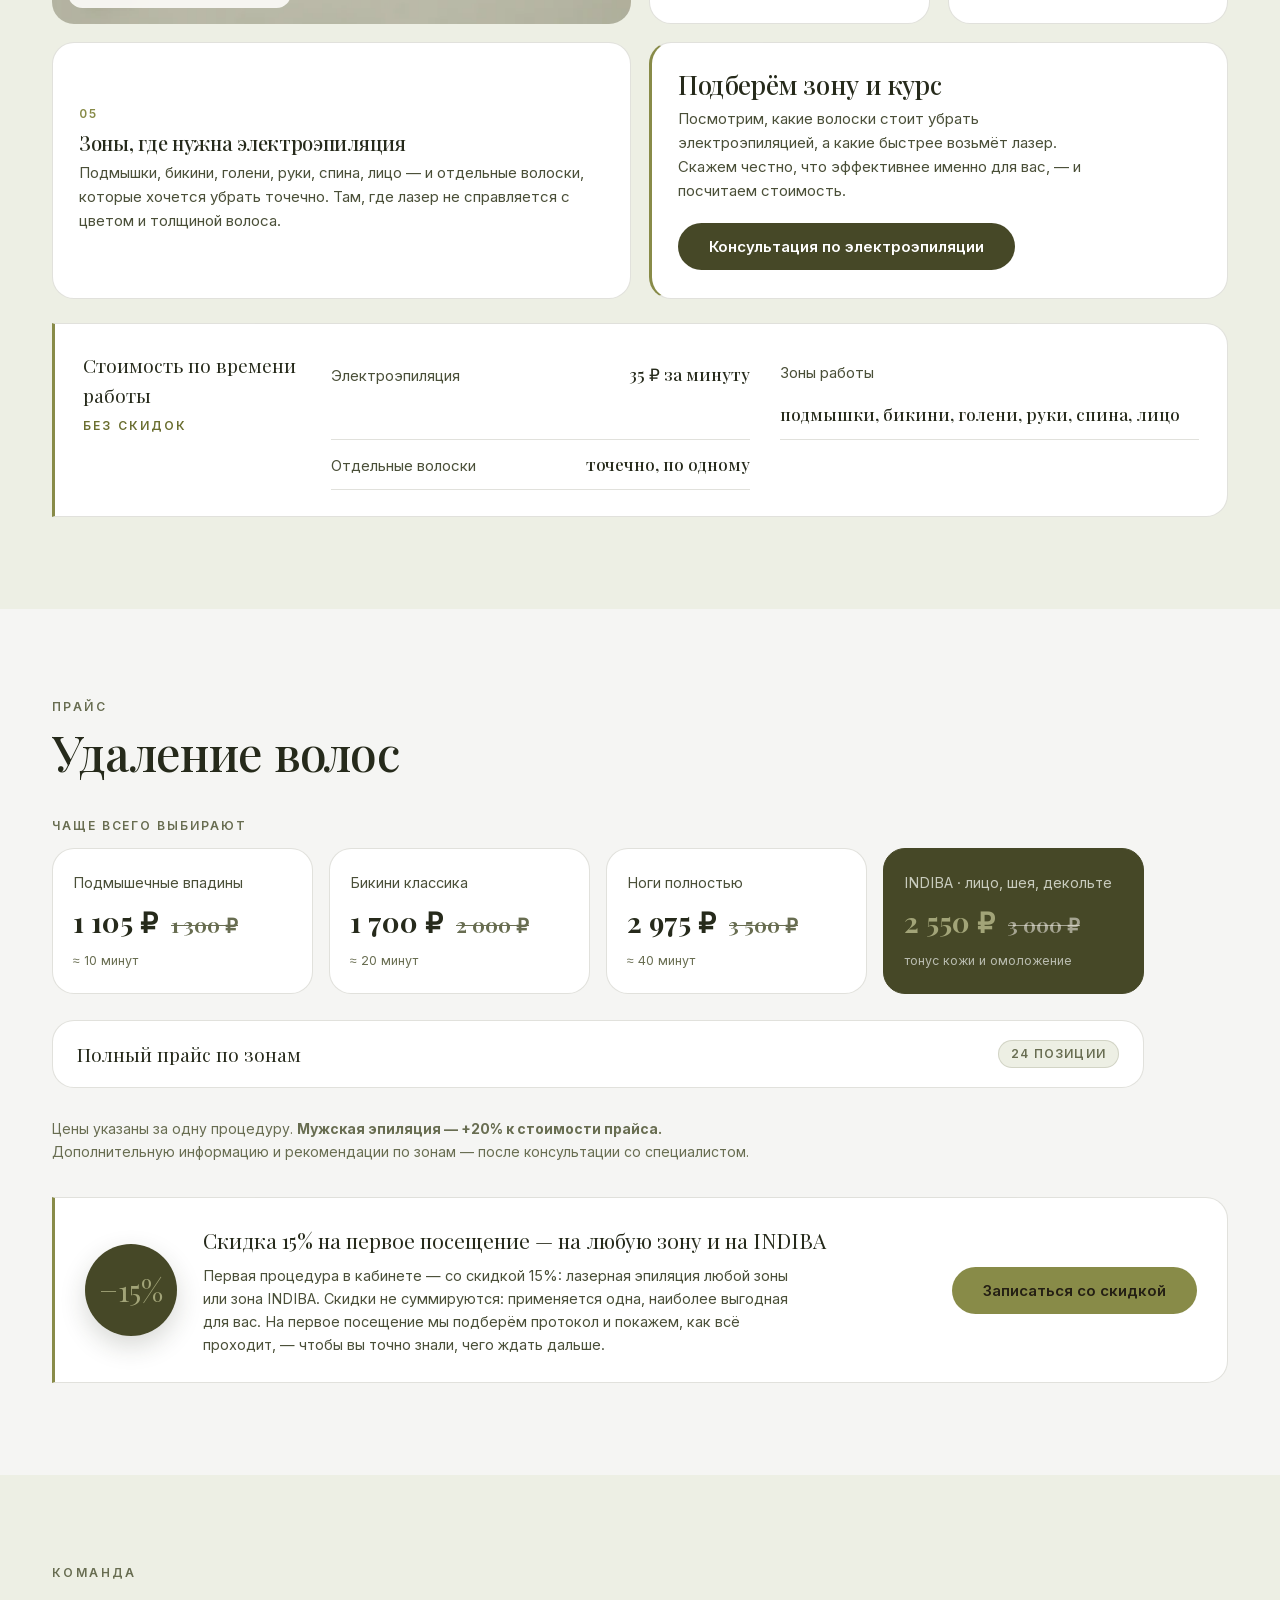
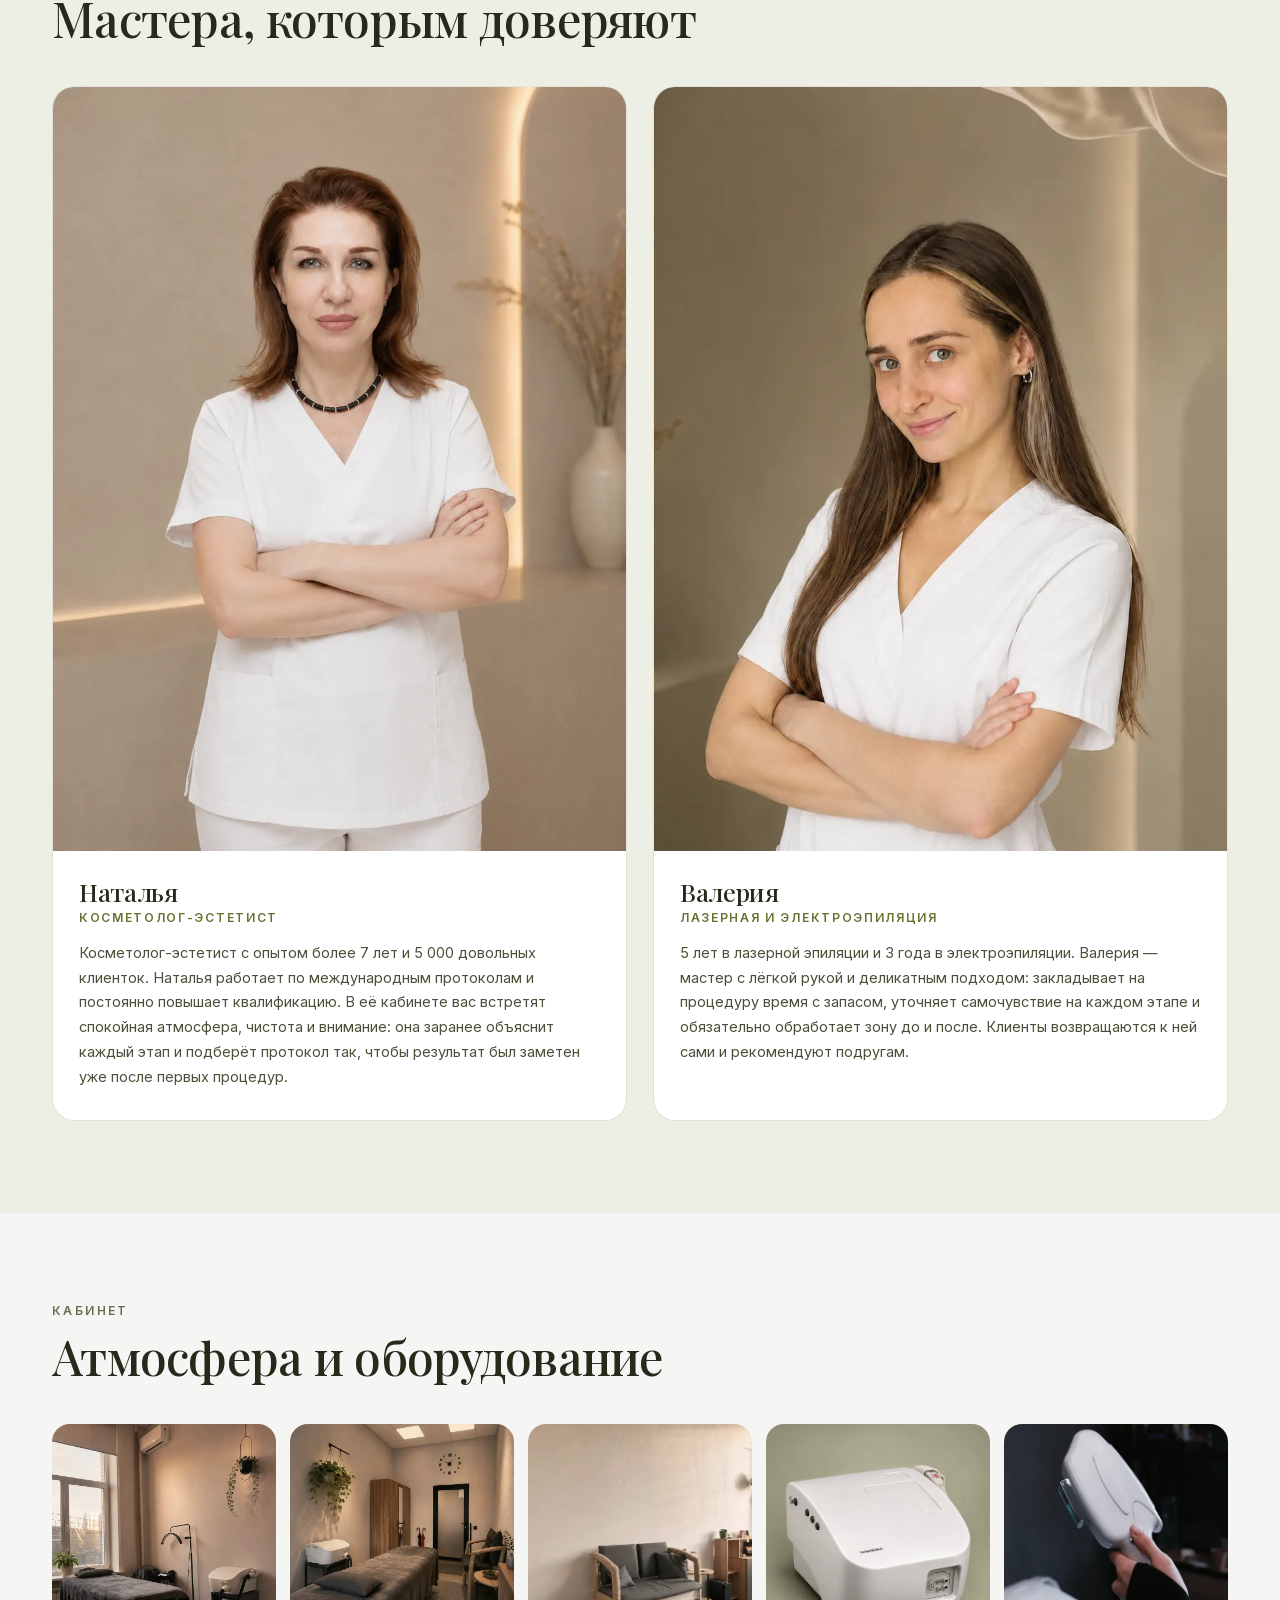
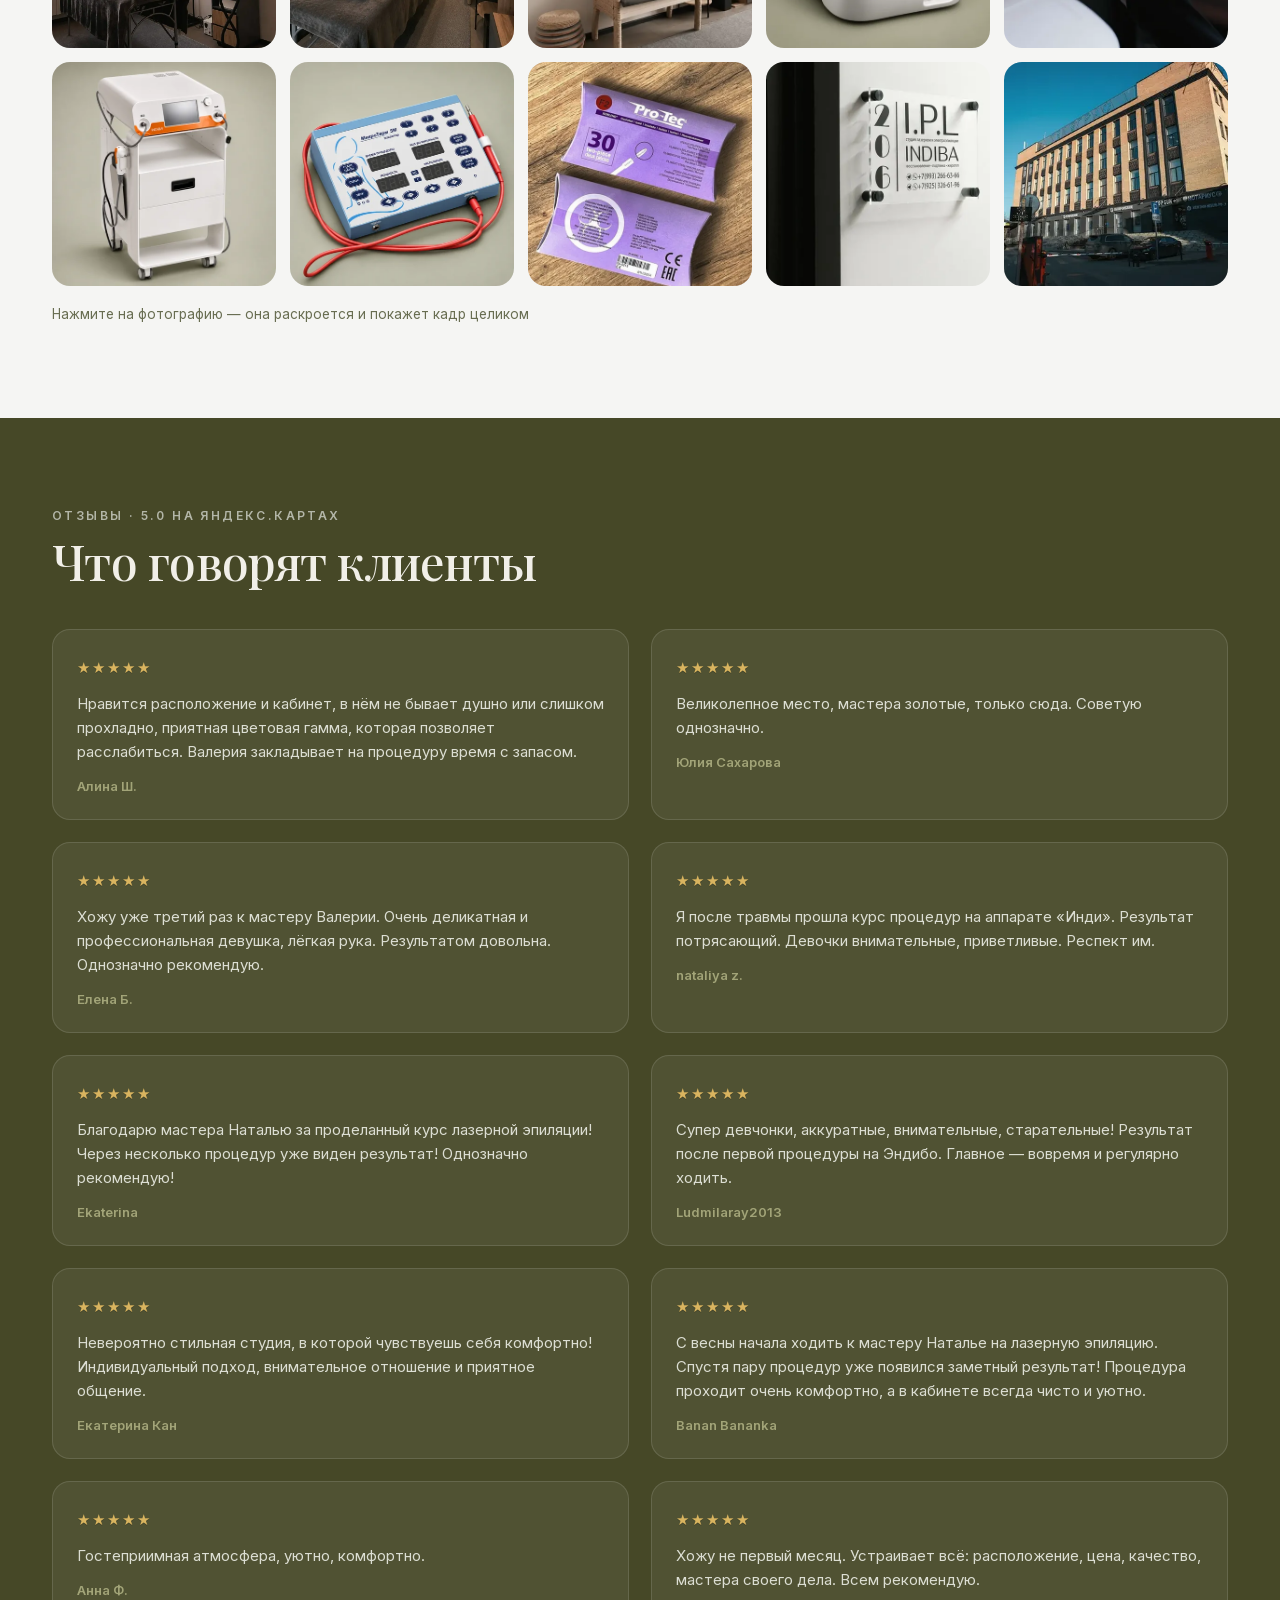
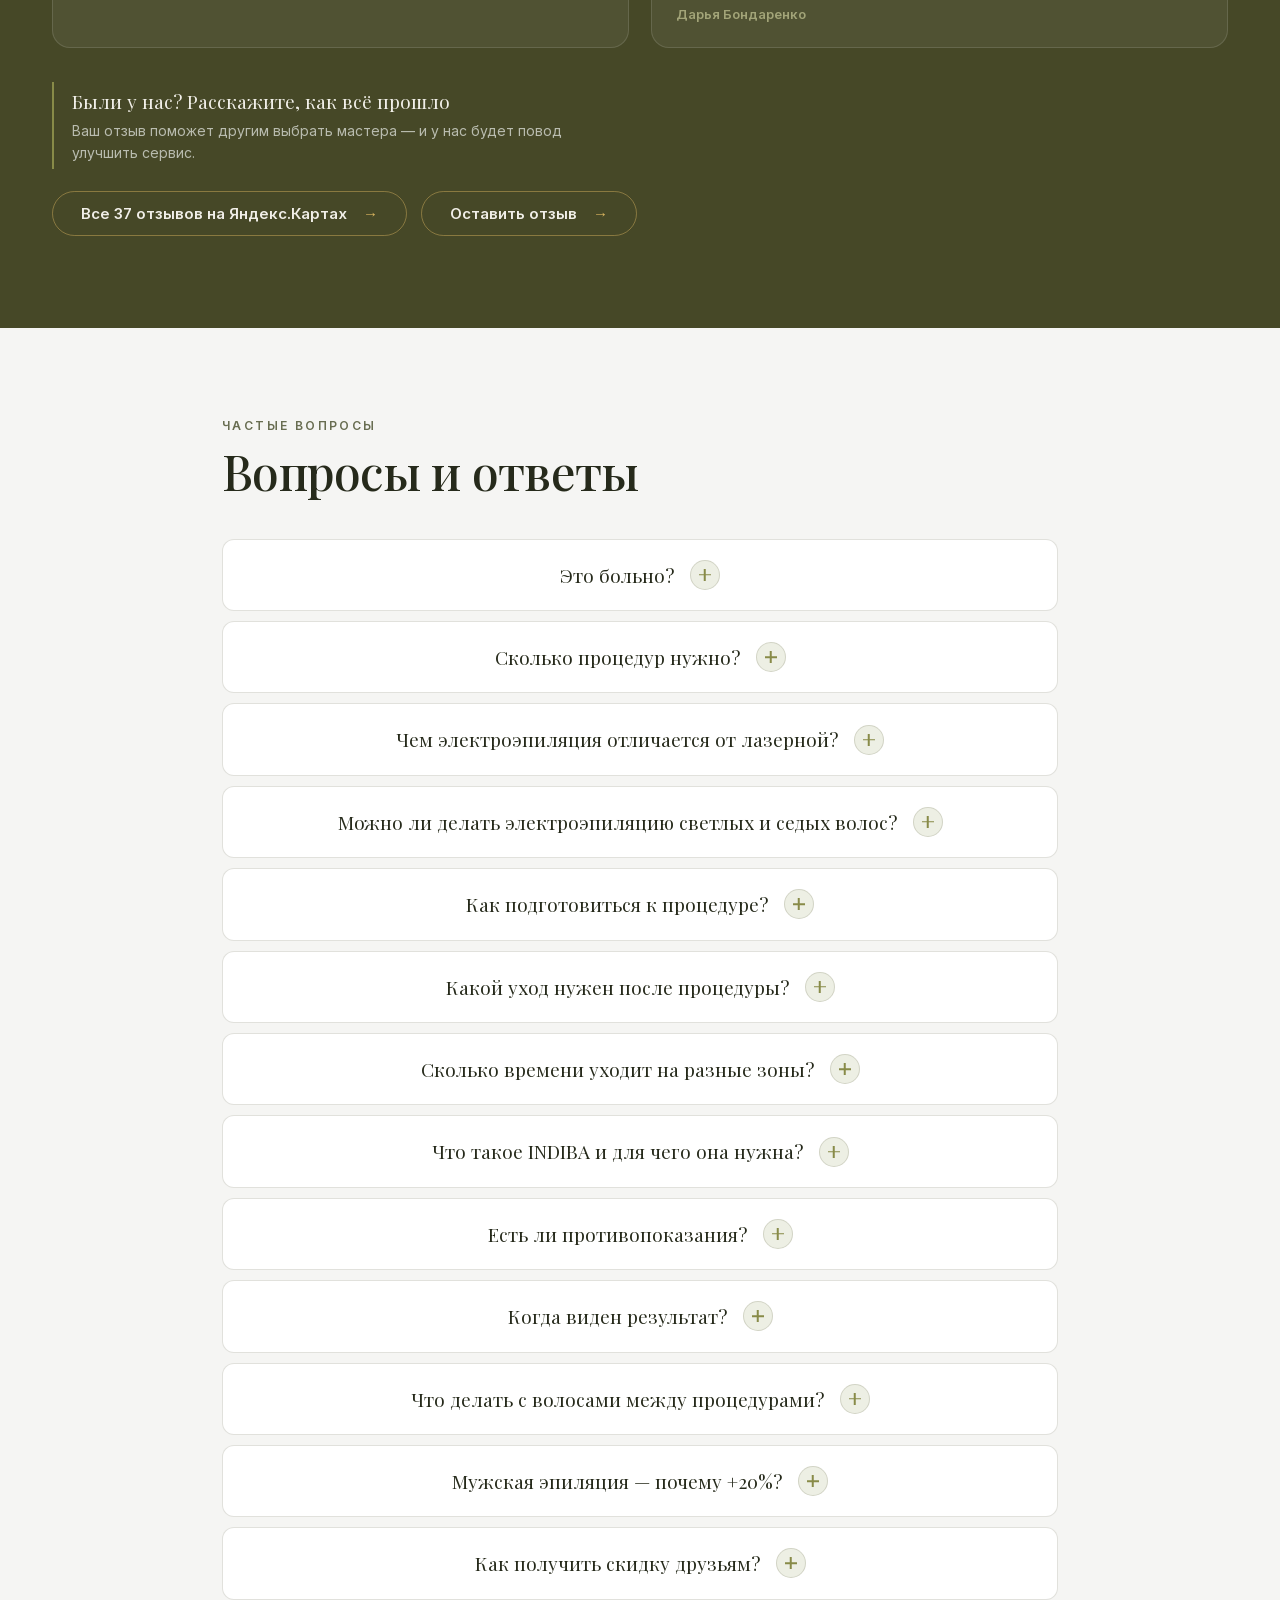
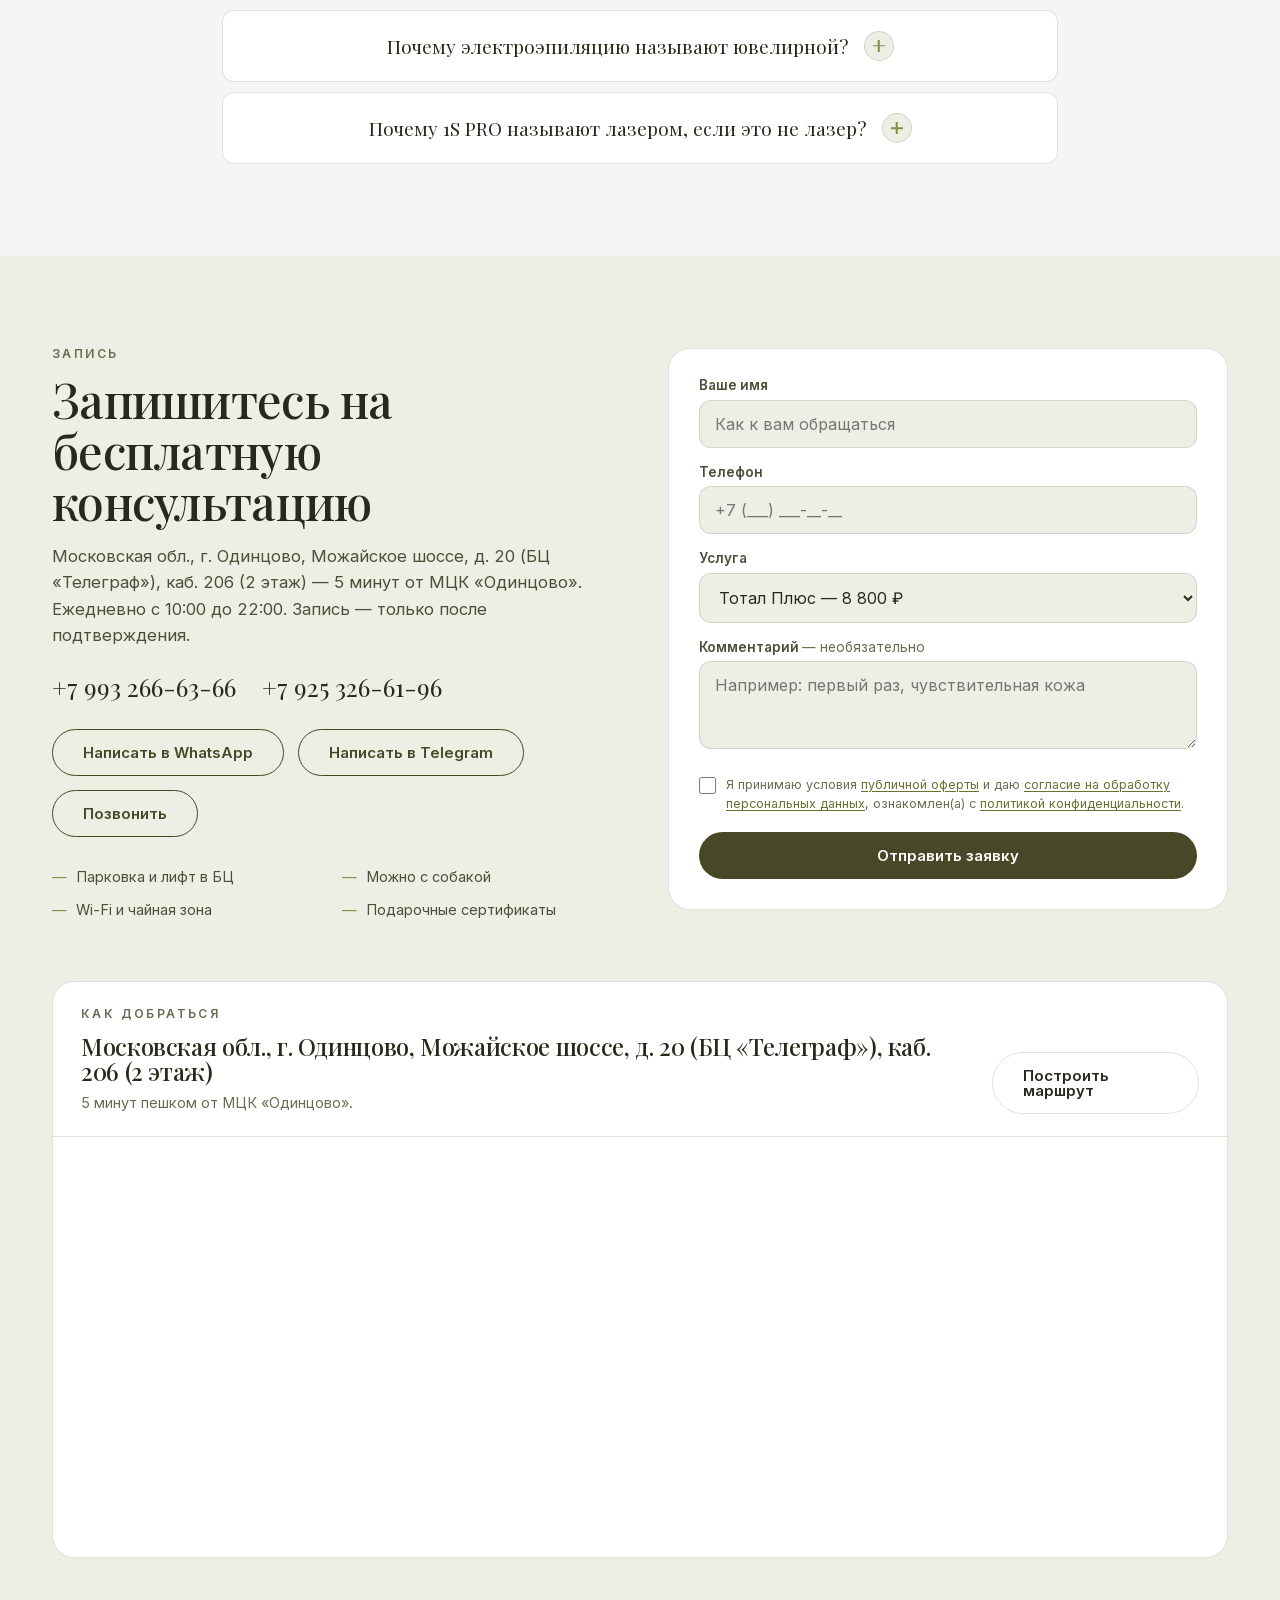
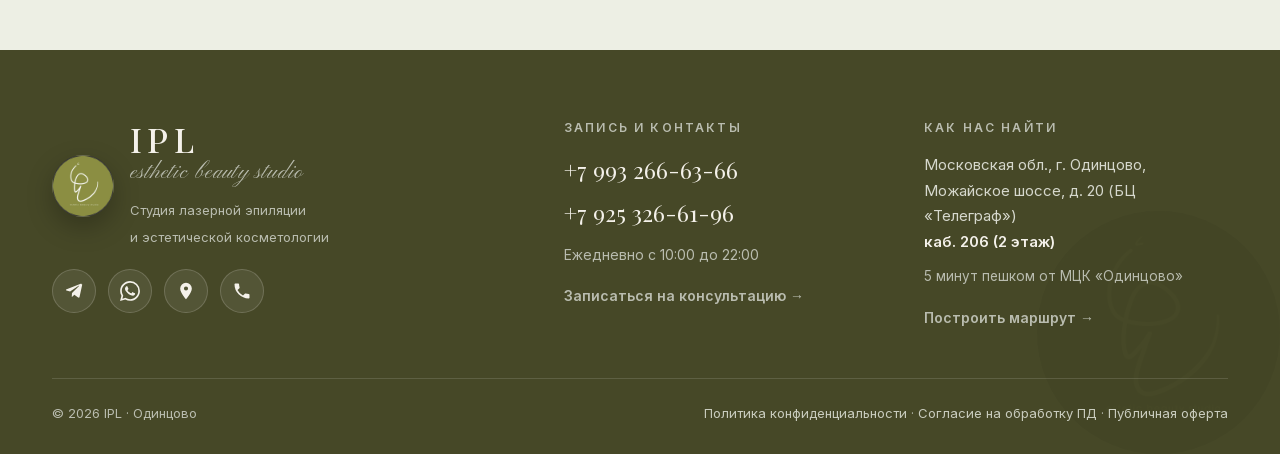
==== commit b97ee70d: "Плавающее напоминание (sticky bar) + exit-intent модалка: ненавязчивый призыв к действию" ====
--- a/index.html
+++ b/index.html
@@ -1194,7 +1194,37 @@
     </div>
   </footer>
 
-  <script src="app.js?v=4" defer></script>
+  <!-- Плавающее напоминание (Вариант A + D) -->
+  <div class="sticky-cta" id="stickyCta" role="complementary" aria-label="Напоминание о записи" hidden>
+    <span class="sticky-cta__text">Подберём удобное время — напишите или позвоните</span>
+    <span class="sticky-cta__acts">
+      <a class="sticky-cta__btn" href="https://wa.me/message/I47FFEBZUZ3HM1" rel="noopener" aria-label="Написать в WhatsApp">
+        <svg viewBox="0 0 24 24" width="18" height="18" fill="currentColor" aria-hidden="true"><path d="M17.472 14.382c-.297-.149-1.758-.867-2.03-.967-.273-.099-.471-.148-.67.15-.197.297-.767.966-.94 1.164-.173.199-.347.223-.644.075-.297-.15-1.255-.463-2.39-1.475-.883-.788-1.48-1.761-1.653-2.059-.173-.297-.018-.458.13-.606.134-.133.298-.347.446-.52.149-.174.198-.298.298-.497.099-.198.05-.371-.025-.52-.075-.149-.669-1.612-.916-2.207-.242-.579-.487-.5-.669-.51-.173-.008-.371-.01-.57-.01-.198 0-.52.074-.792.372-.272.297-1.04 1.016-1.04 2.479 0 1.462 1.065 2.875 1.213 3.074.149.198 2.096 3.2 5.077 4.487.709.306 1.262.489 1.694.625.712.227 1.36.195 1.871.118.571-.085 1.758-.719 2.006-1.413.248-.694.248-1.289.173-1.413-.074-.124-.272-.198-.57-.347m-5.421 7.403h-.004a9.87 9.87 0 01-5.031-1.378l-.361-.214-3.741.982.998-3.648-.235-.374a9.86 9.86 0 01-1.51-5.26c.001-5.45 4.436-9.884 9.888-9.884 2.64 0 5.122 1.03 6.988 2.898a9.825 9.825 0 012.893 6.994c-.003 5.45-4.437 9.884-9.885 9.884m8.413-18.297A11.815 11.815 0 0012.05 0C5.495 0 .16 5.335.157 11.892c0 2.096.547 4.142 1.588 5.945L.057 24l6.305-1.654a11.882 11.882 0 005.683 1.448h.005c6.554 0 11.89-5.335 11.893-11.893a11.821 11.821 0 00-3.48-8.413Z"/></svg>
+      </a>
+      <a class="sticky-cta__btn" href="https://t.me/iplstudioo" rel="noopener" aria-label="Написать в Telegram">
+        <svg viewBox="0 0 24 24" width="18" height="18" fill="currentColor" aria-hidden="true"><path d="M11.944 0A12 12 0 0 0 0 12a12 12 0 0 0 12 12 12 12 0 0 0 12-12A12 12 0 0 0 12 0a12 12 0 0 0-.056 0zm4.962 7.224c.1-.002.321.023.465.14a.506.506 0 0 1 .171.325c.016.093.036.306.02.472-.18 1.898-.962 6.502-1.36 8.627-.168.9-.499 1.201-.82 1.23-.696.065-1.225-.46-1.9-.902-1.056-.693-1.653-1.124-2.678-1.8-1.185-.78-.417-1.21.258-1.91.177-.184 3.247-2.977 3.307-3.23.007-.032.014-.15-.056-.212s-.174-.041-.249-.024c-.106.024-1.793 1.14-5.061 3.345-.48.33-.913.49-1.302.48-.428-.008-1.252-.241-1.865-.44-.752-.245-1.349-.374-1.297-.789.027-.216.325-.437.893-.663 3.498-1.524 5.83-2.529 6.998-3.014 3.332-1.386 4.025-1.627 4.476-1.635z"/></svg>
+      </a>
+      <a class="sticky-cta__btn" href="tel:+79253266196" aria-label="Позвонить">
+        <svg viewBox="0 0 24 24" width="18" height="18" fill="currentColor" aria-hidden="true"><path d="M6.62 10.79c1.44 2.83 3.76 5.14 6.59 6.59l2.2-2.2c.27-.27.67-.36 1.02-.24 1.12.37 2.33.57 3.57.57.55 0 1 .45 1 1V20c0 .55-.45 1-1 1-9.39 0-17-7.61-17-17 0-.55.45-1 1-1h3.5c.55 0 1 .45 1 1 0 1.25.2 2.45.57 3.57.11.35.03.74-.25 1.02l-2.2 2.2z"/></svg>
+      </a>
+    </span>
+    <button class="sticky-cta__close" type="button" aria-label="Закрыть">×</button>
+  </div>
+
+  <!-- Exit-intent модалка -->
+  <div class="exit-cta" id="exitCta" role="dialog" aria-modal="true" aria-labelledby="exitCtaTitle" hidden>
+    <div class="exit-cta__box">
+      <button class="exit-cta__close" type="button" aria-label="Закрыть">×</button>
+      <p class="exit-cta__title" id="exitCtaTitle">Уже уходите?</p>
+      <p class="exit-cta__text">Подберём удобное время — напишите или позвоните, проконсультируем бесплатно.</p>
+      <div class="exit-cta__acts">
+        <a class="pill pill--gold" href="https://wa.me/message/I47FFEBZUZ3HM1" rel="noopener">Написать в WhatsApp</a>
+        <a class="pill pill--ghost" href="tel:+79253266196">Позвонить</a>
+      </div>
+    </div>
+  </div>
+
+  <script src="app.js?v=5" defer></script>
   <script src="telegram.js?v=3" defer></script>
   <script>
     if ('serviceWorker' in navigator) {
--- a/style.css
+++ b/style.css
@@ -1237,3 +1237,68 @@
   .faq__a { max-height: none !important; }
   .faq__a-inner { opacity: 1 !important; transform: none !important; }
 }
+
+/* ---------- Плавающее напоминание (Вариант A) ---------- */
+.sticky-cta {
+  position: fixed; left: 0; right: 0; bottom: 0; z-index: 90;
+  display: flex; align-items: center; justify-content: space-between; gap: 12px;
+  padding: 10px 16px;
+  background: rgba(245, 245, 243, .96);
+  border-top: 1px solid var(--line);
+  backdrop-filter: blur(8px);
+  -webkit-backdrop-filter: blur(8px);
+  box-shadow: 0 -4px 16px rgba(0,0,0,.06);
+  transform: translateY(100%); opacity: 0;
+  transition: transform .4s ease, opacity .4s ease;
+}
+.sticky-cta.is-visible { transform: translateY(0); opacity: 1; }
+.sticky-cta__text { font: 500 14px/1.3 var(--font-body); color: var(--ink); }
+.sticky-cta__acts { display: flex; gap: 8px; }
+.sticky-cta__btn {
+  display: inline-flex; align-items: center; justify-content: center;
+  width: 36px; height: 36px; border-radius: 50%;
+  background: var(--card); color: var(--olive); border: 1px solid var(--line);
+  transition: background .2s ease, color .2s ease, transform .2s ease;
+}
+.sticky-cta__btn:hover { background: var(--olive); color: #fff; transform: translateY(-2px); }
+.sticky-cta__close {
+  background: none; border: none; cursor: pointer;
+  font-size: 22px; line-height: 1; color: var(--muted); padding: 4px 6px;
+}
+.sticky-cta__close:hover { color: var(--ink); }
+
+/* ---------- Exit-intent модалка (Вариант D) ---------- */
+.exit-cta {
+  position: fixed; inset: 0; z-index: 100;
+  display: flex; align-items: center; justify-content: center;
+  background: rgba(20, 22, 14, .45);
+  opacity: 0; pointer-events: none;
+  transition: opacity .3s ease;
+}
+.exit-cta.is-visible { opacity: 1; pointer-events: auto; }
+.exit-cta__box {
+  position: relative; max-width: 420px; width: calc(100% - 32px);
+  background: var(--bg); border-radius: 18px; padding: 32px 28px;
+  box-shadow: 0 24px 60px rgba(0,0,0,.18);
+  text-align: center;
+  transform: translateY(20px); transition: transform .3s ease;
+}
+.exit-cta.is-visible .exit-cta__box { transform: translateY(0); }
+.exit-cta__title { font: 700 22px/1.2 var(--font-display); color: var(--ink); margin: 0 0 10px; }
+.exit-cta__text { font: 400 15px/1.5 var(--font-body); color: var(--muted); margin: 0 0 20px; }
+.exit-cta__acts { display: flex; gap: 10px; justify-content: center; flex-wrap: wrap; }
+.exit-cta__close {
+  position: absolute; top: 10px; right: 14px;
+  background: none; border: none; cursor: pointer;
+  font-size: 24px; line-height: 1; color: var(--muted);
+}
+.exit-cta__close:hover { color: var(--ink); }
+
+@media (max-width: 680px) {
+  .sticky-cta { padding: 8px 12px; }
+  .sticky-cta__text { font-size: 13px; }
+}
+
+@media (prefers-reduced-motion: reduce) {
+  .sticky-cta, .exit-cta, .exit-cta__box { transition: none; }
+}
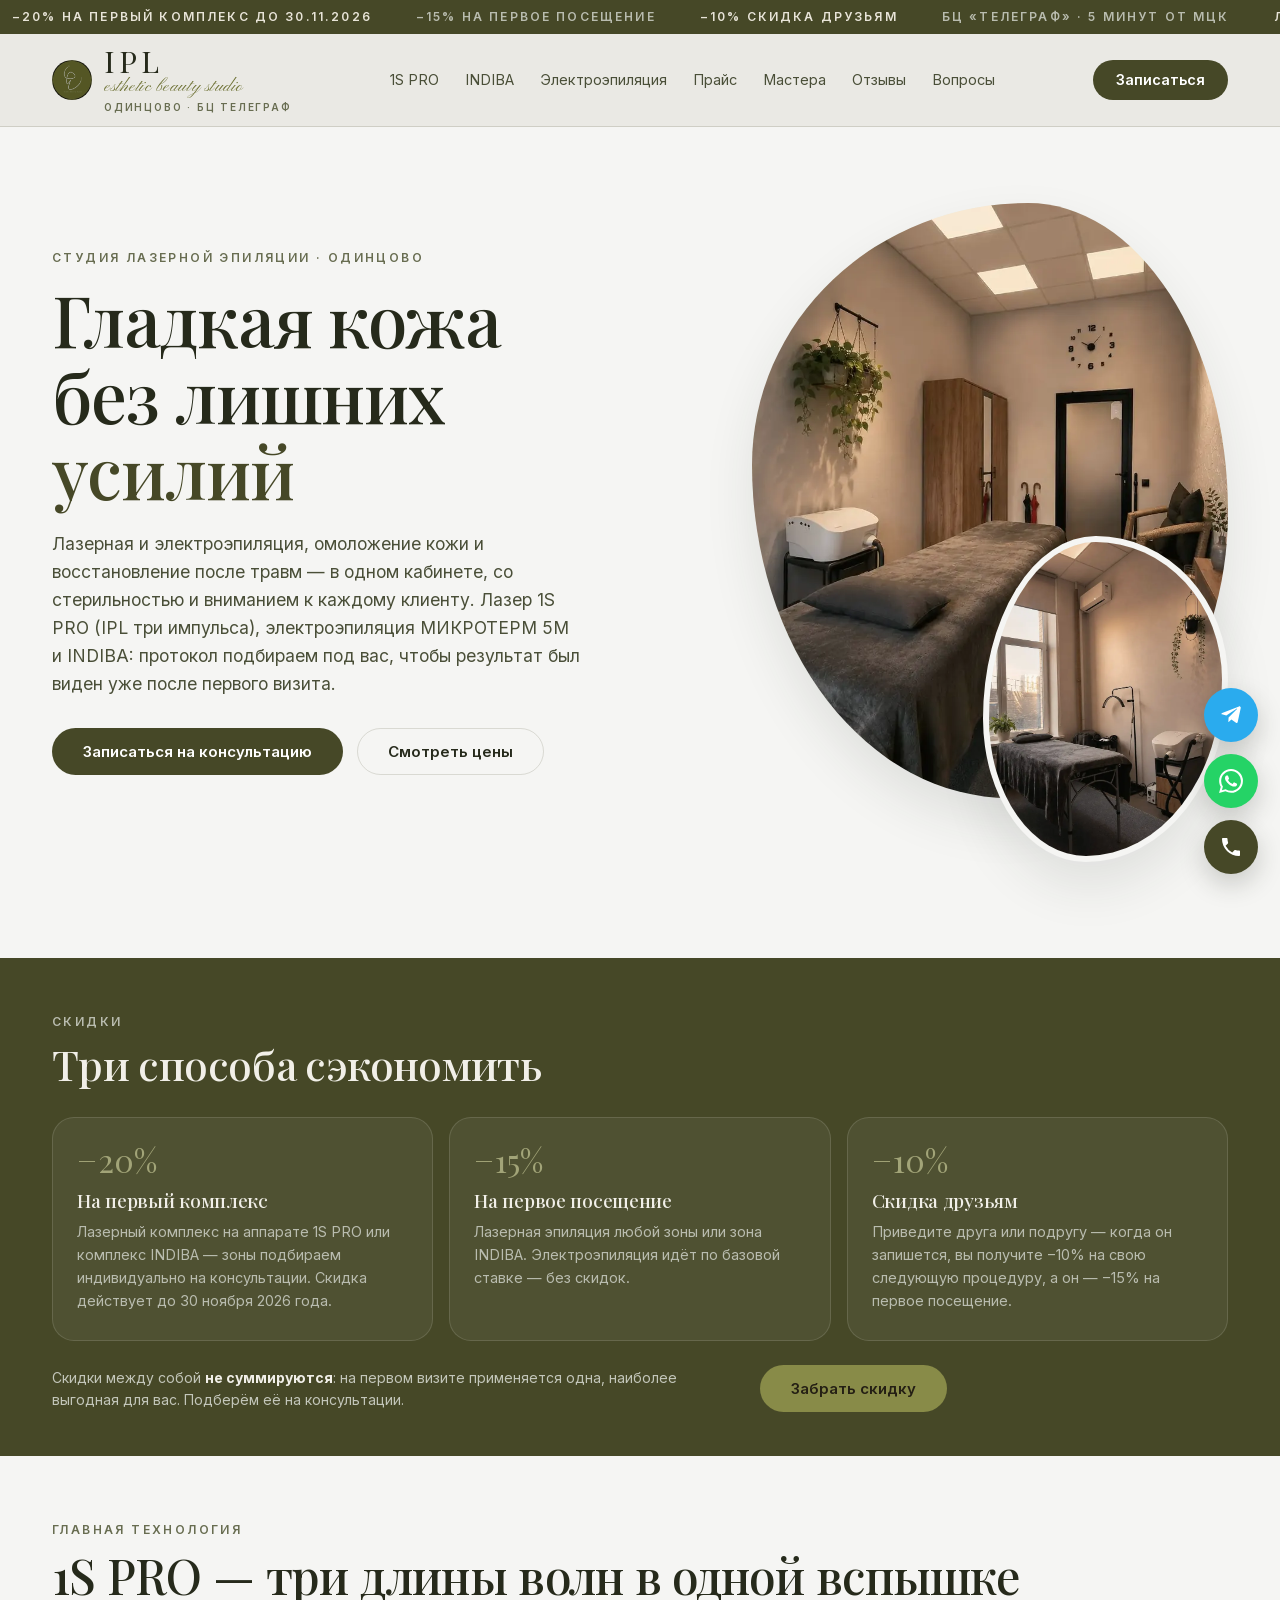
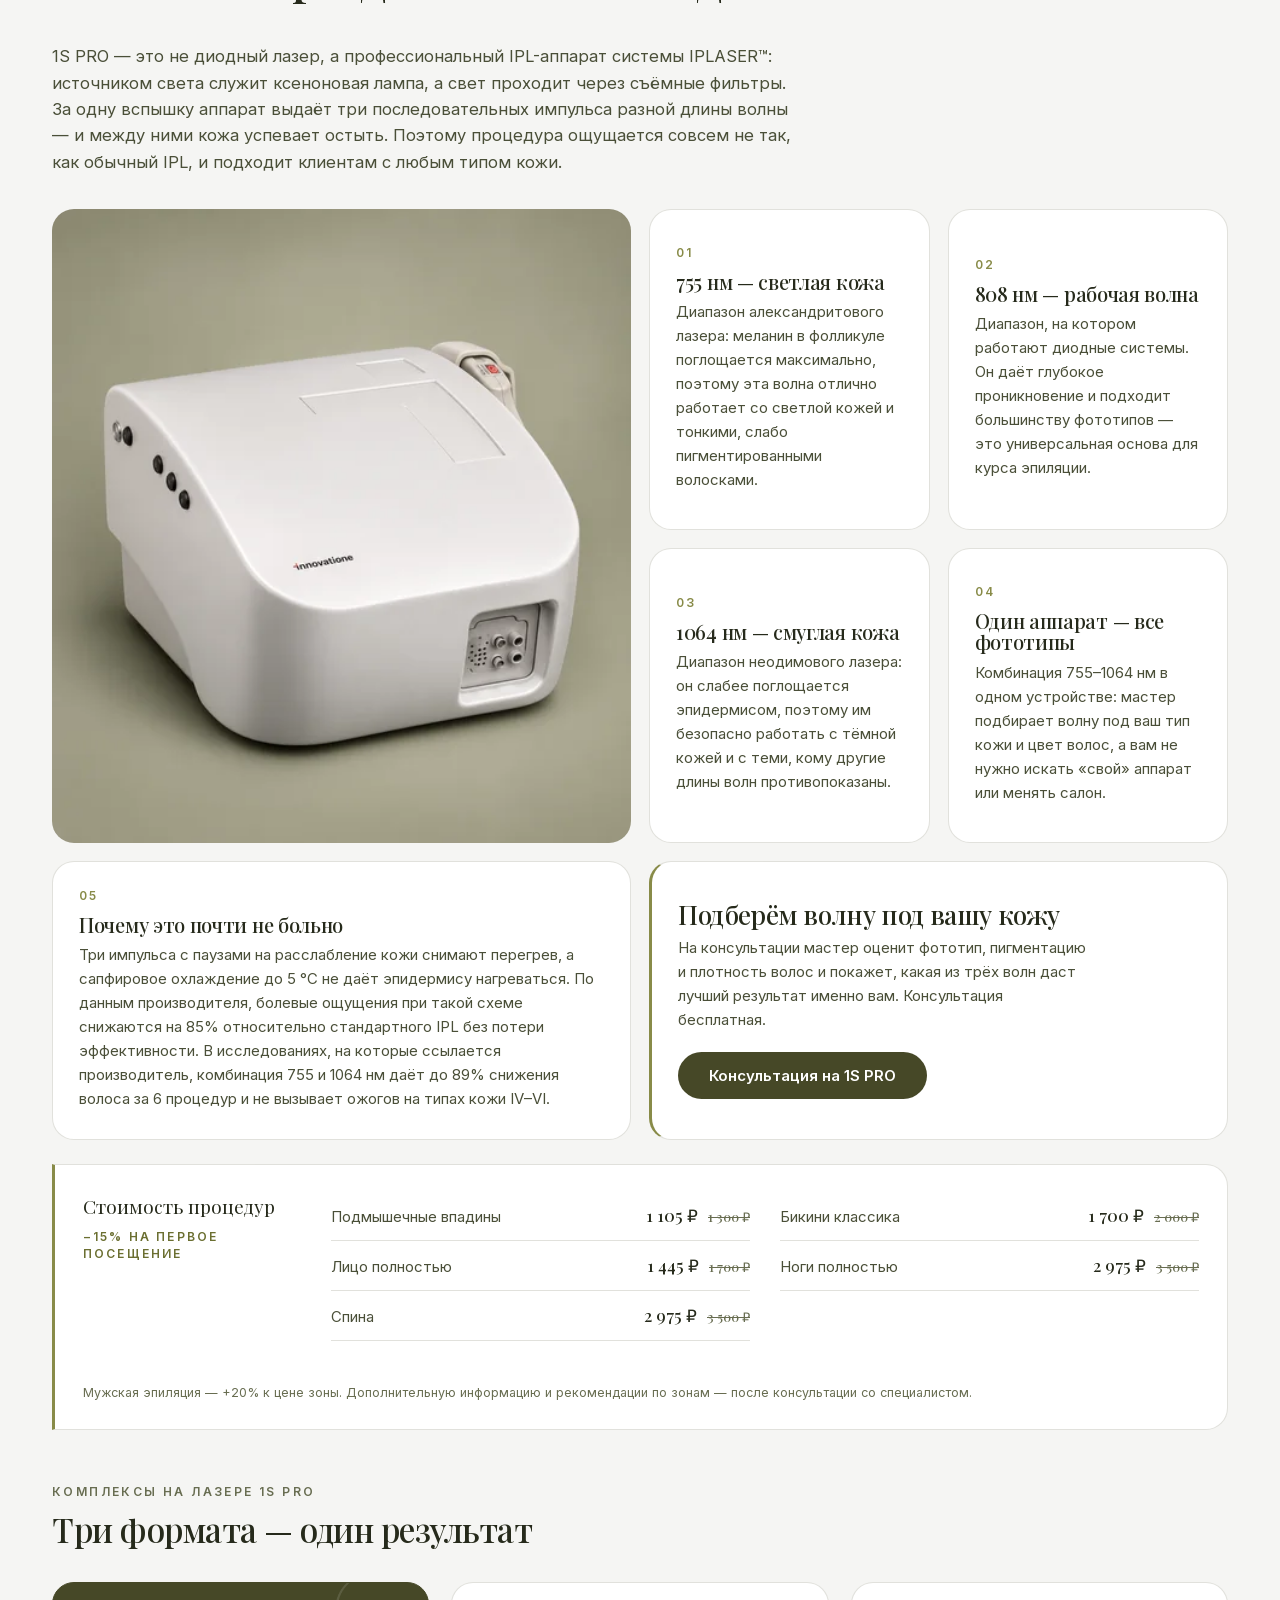
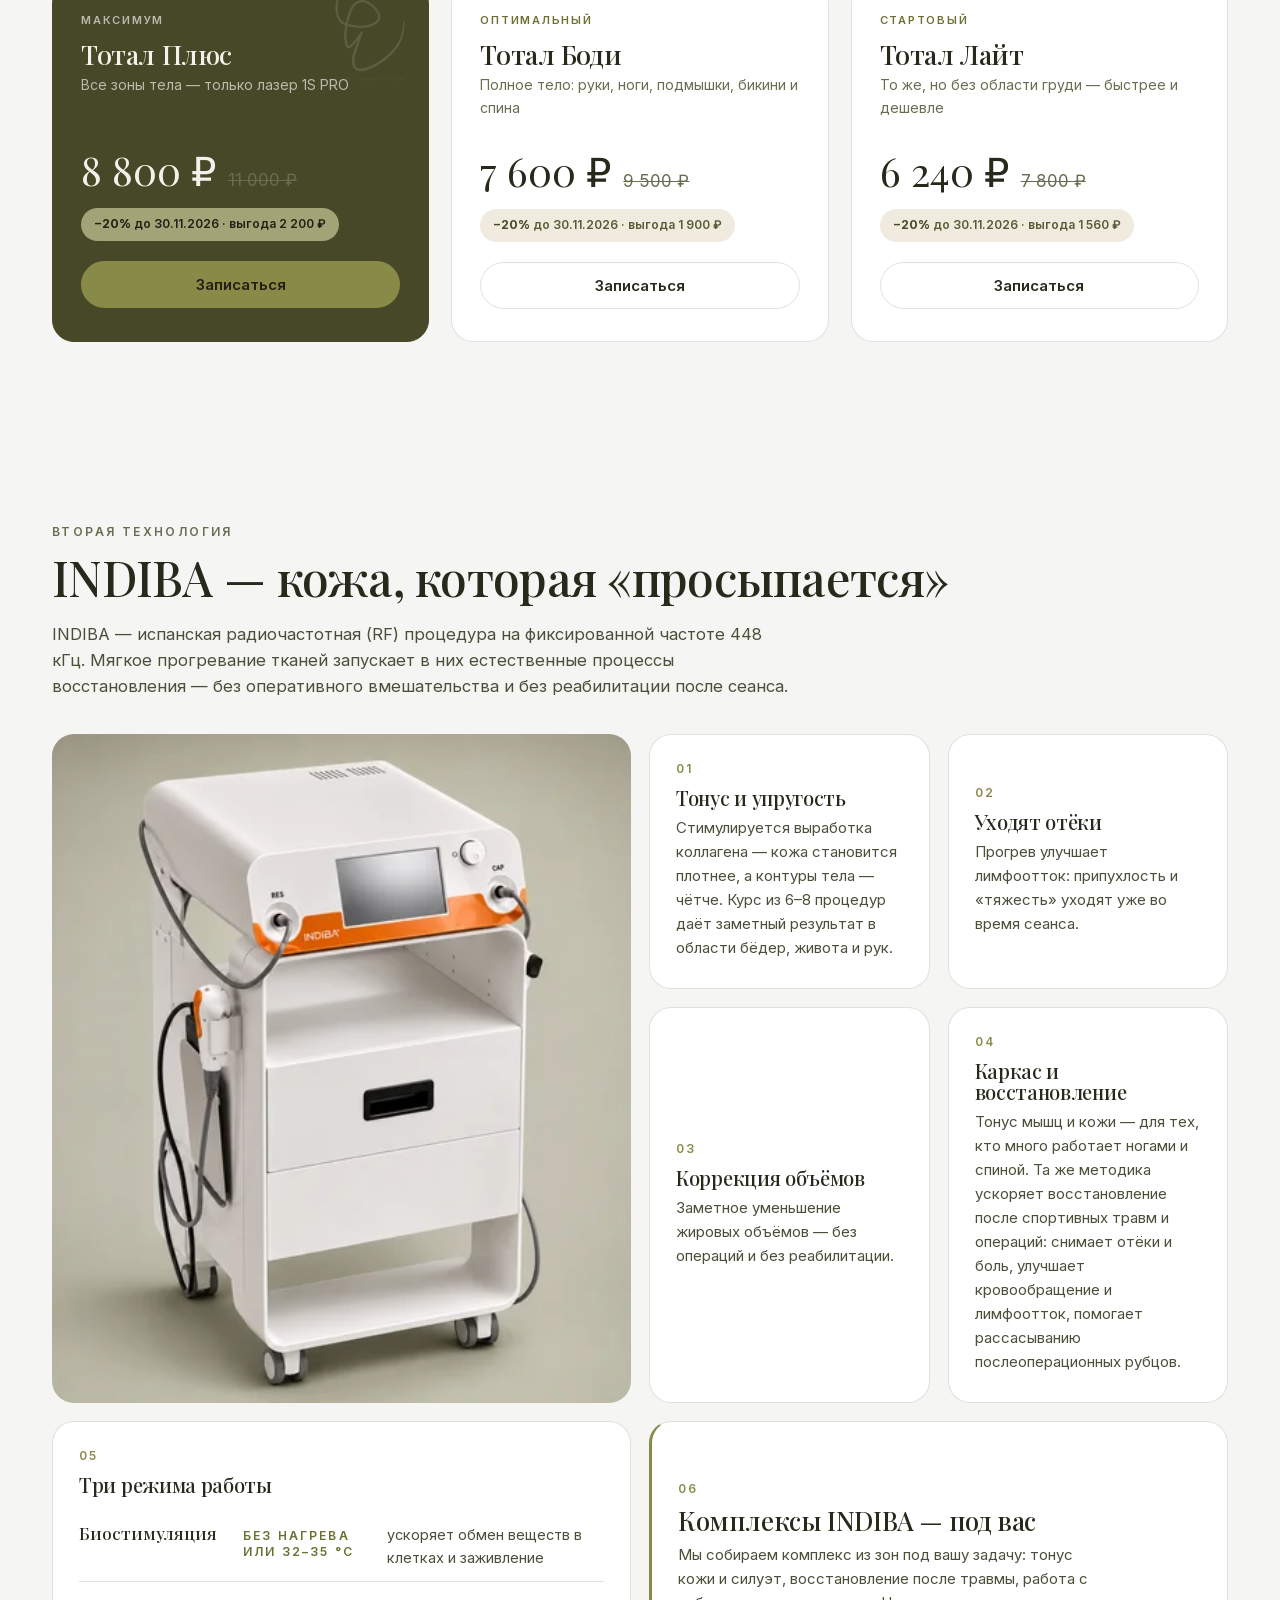
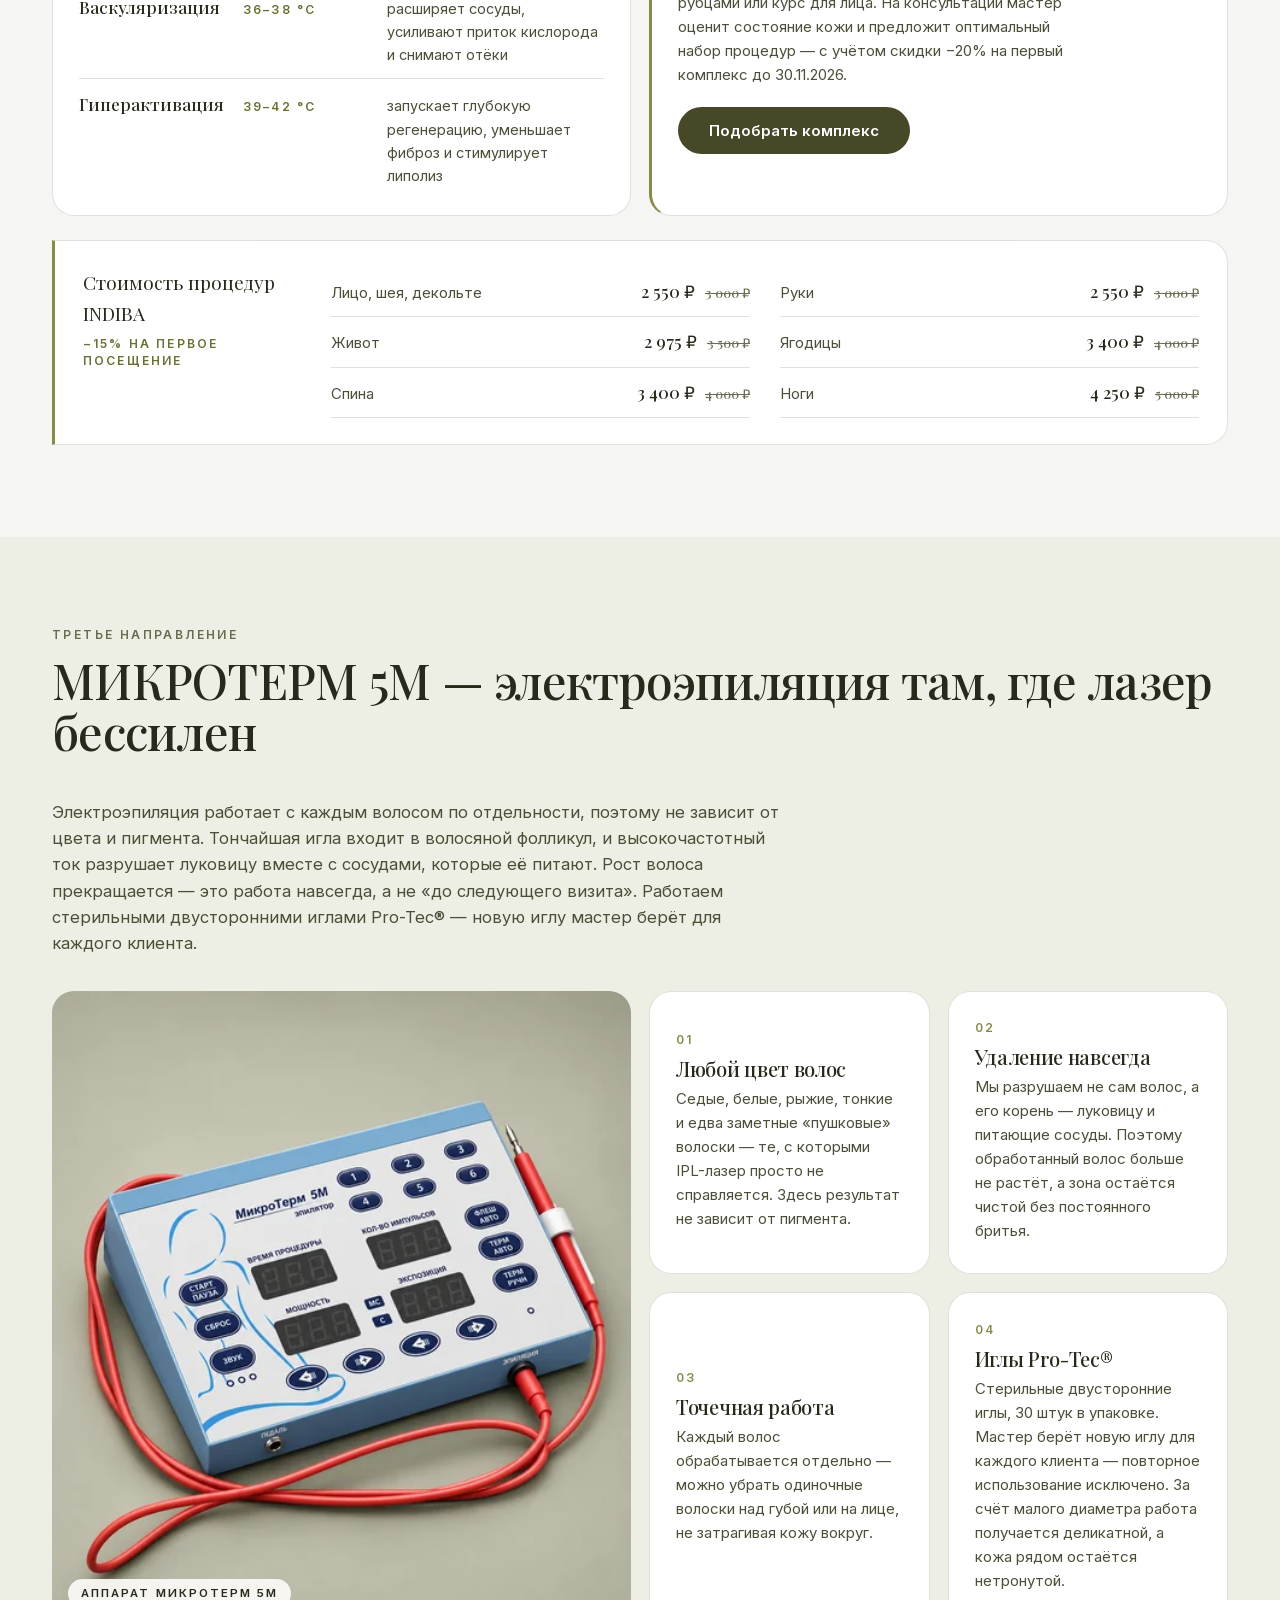
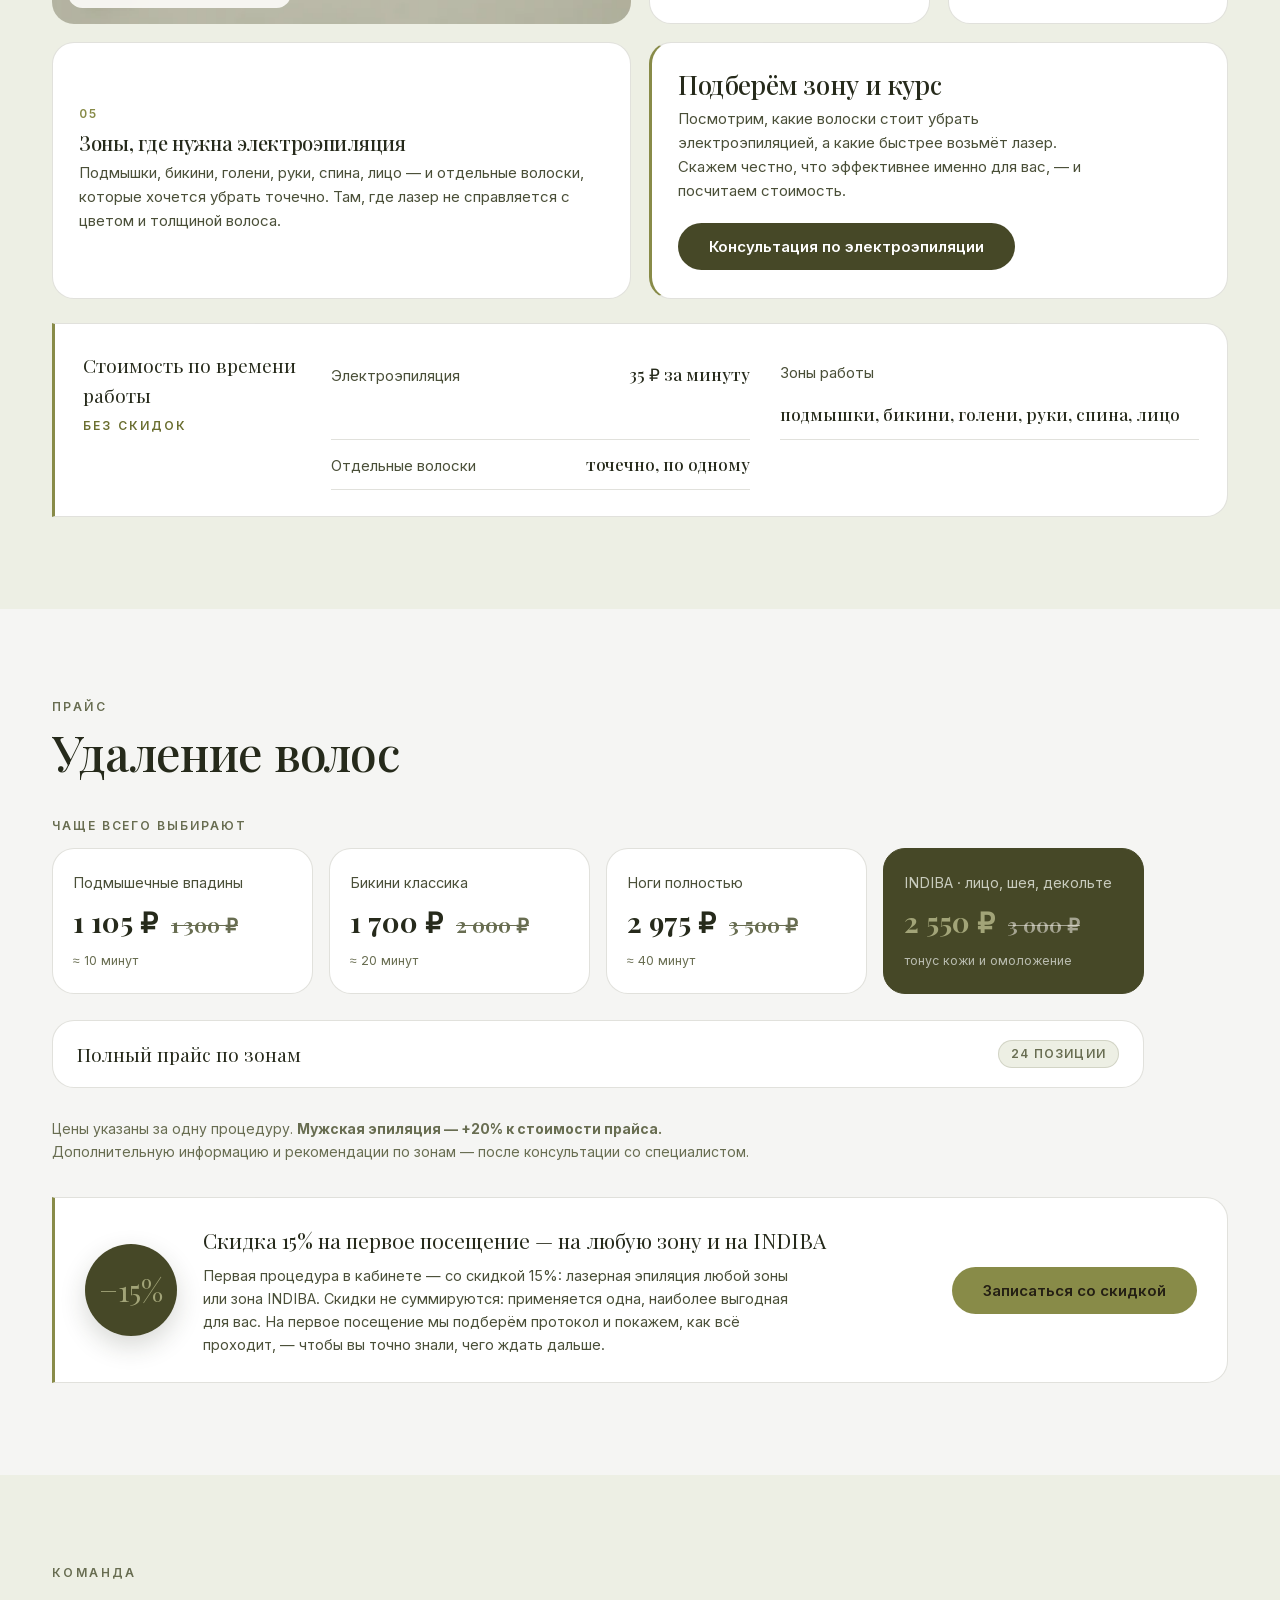
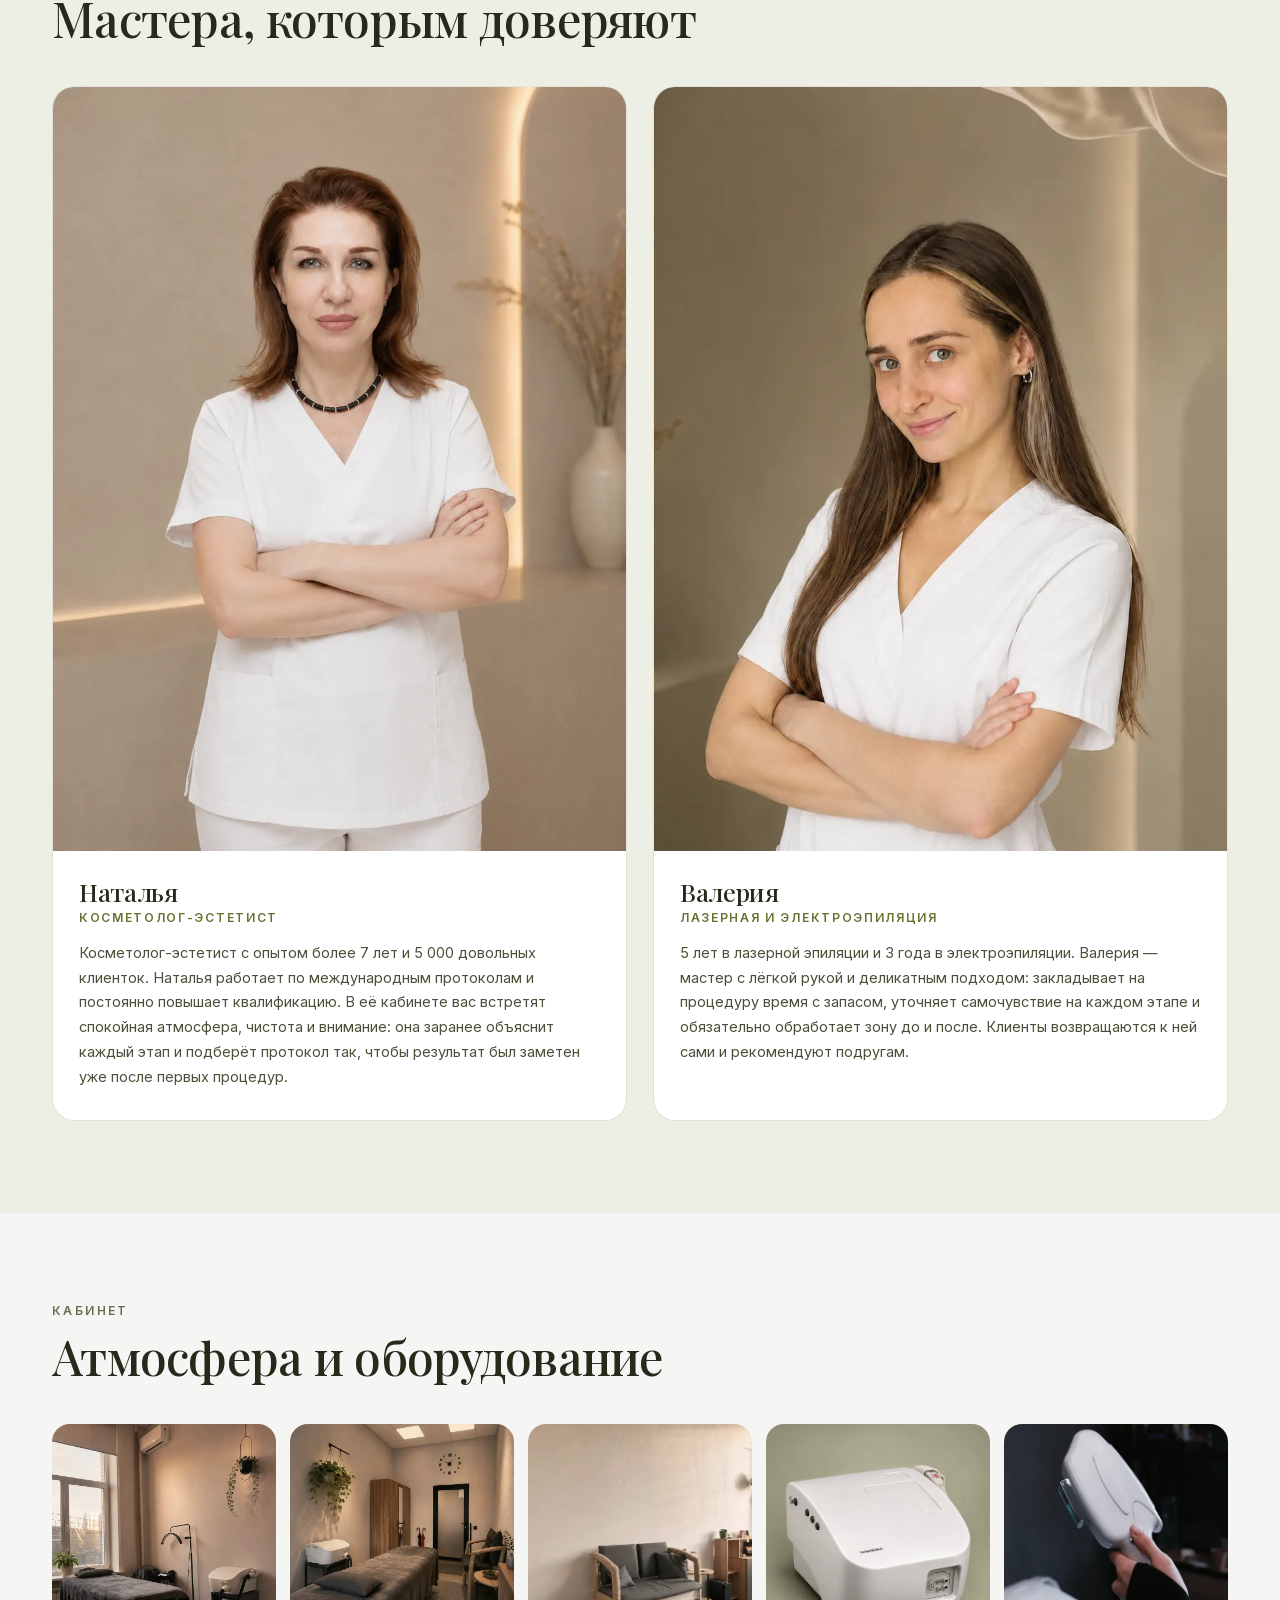
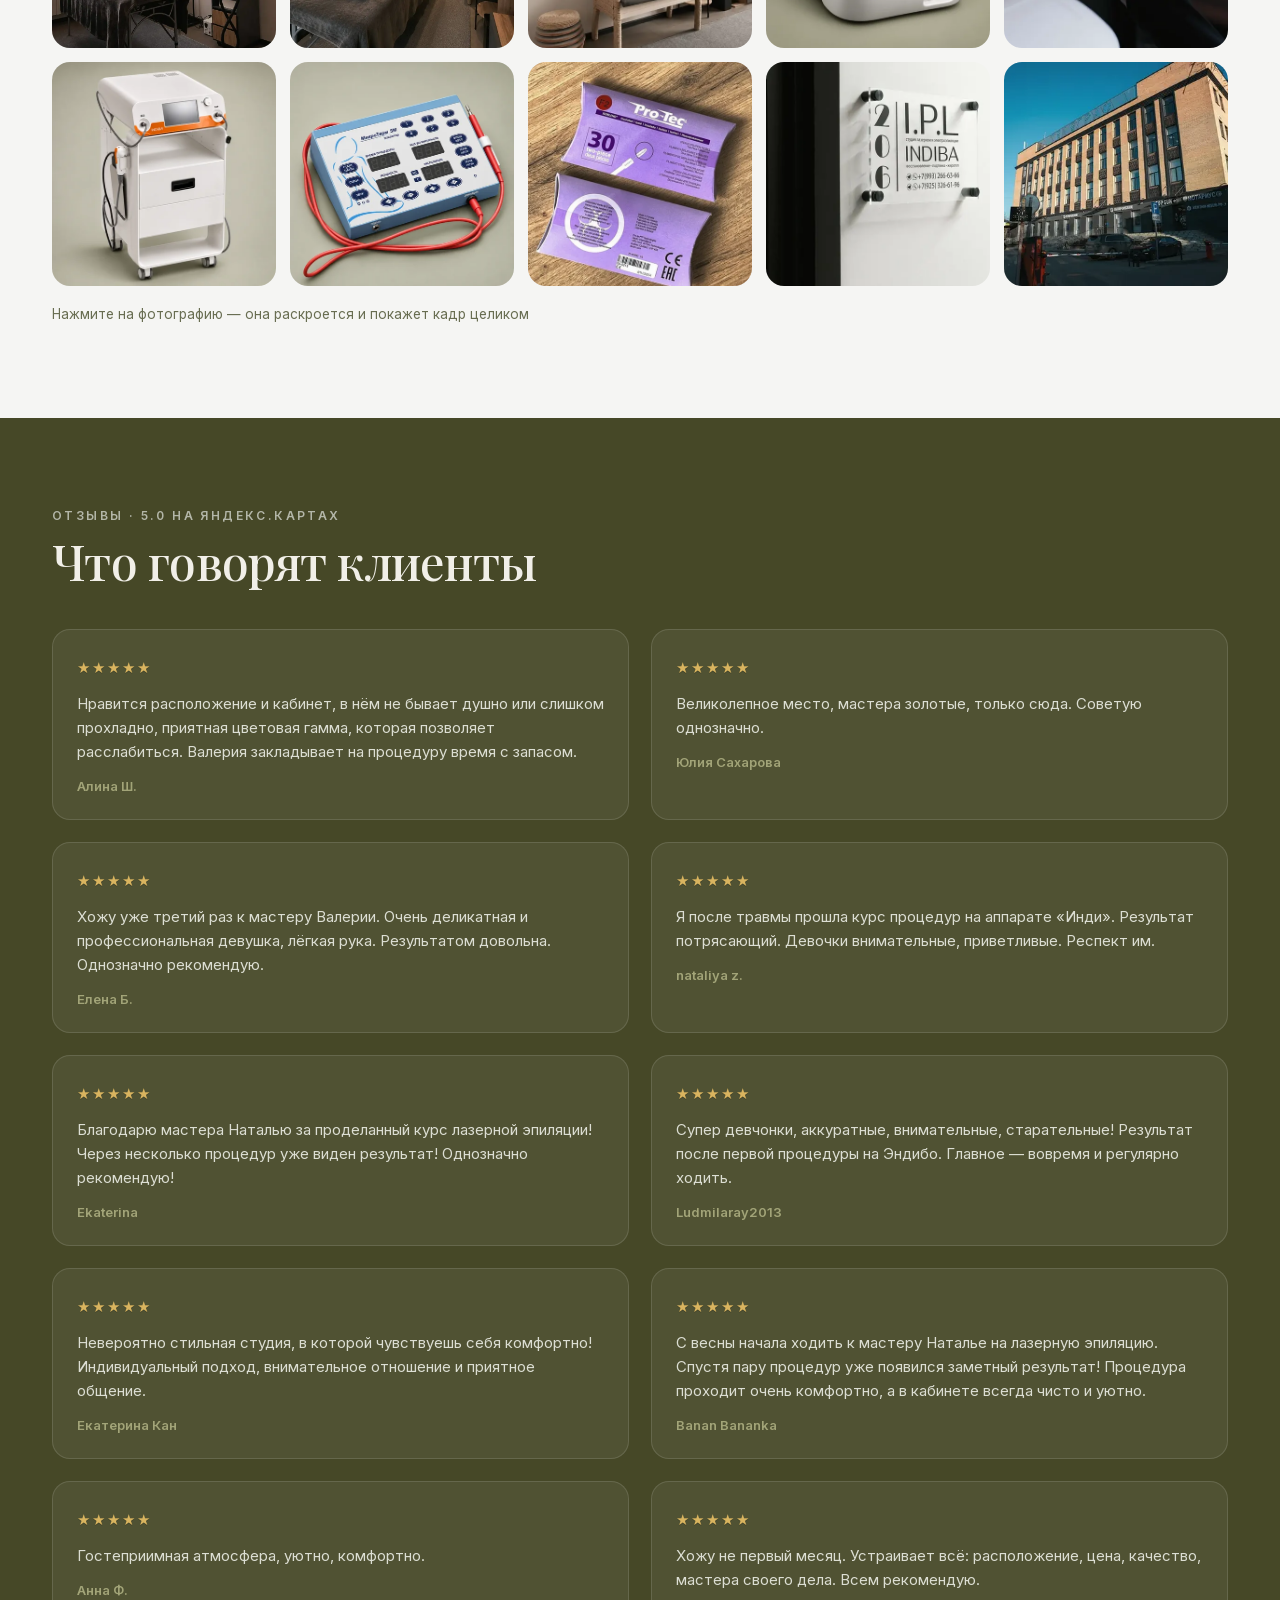
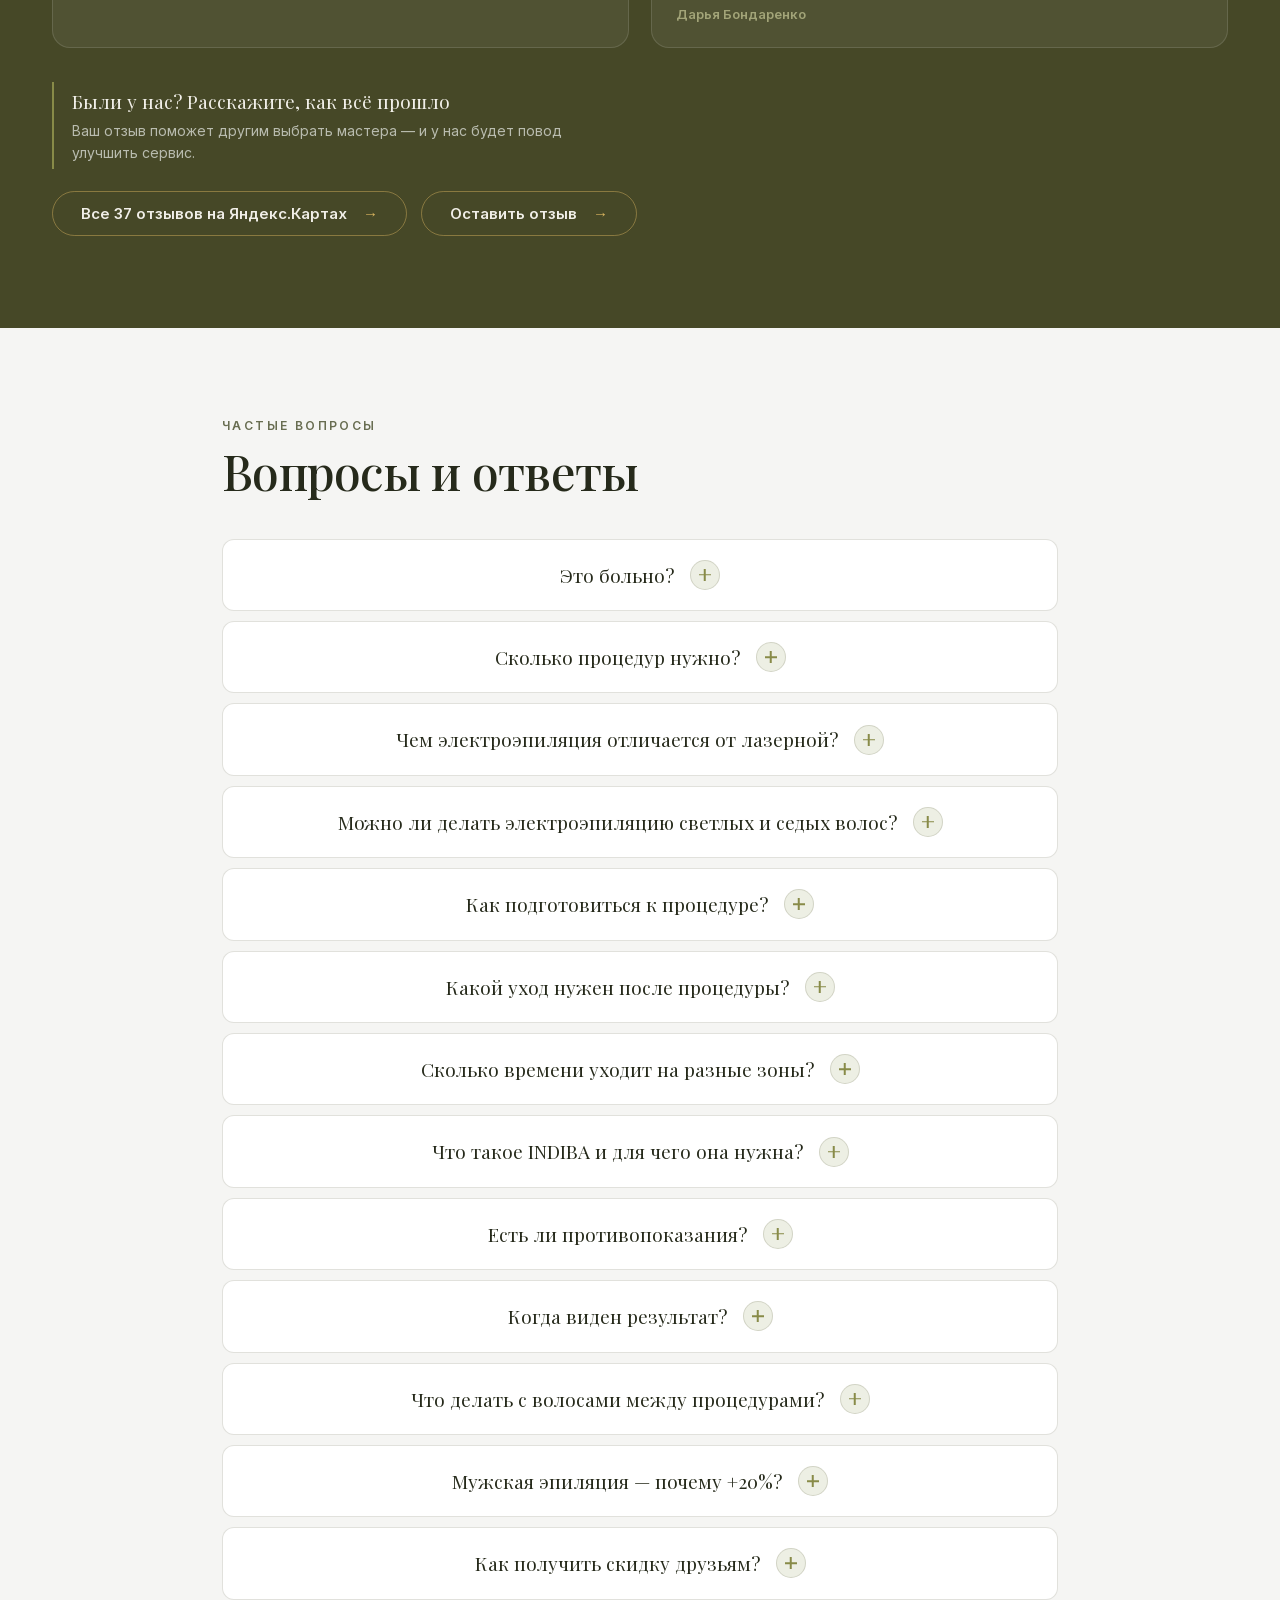
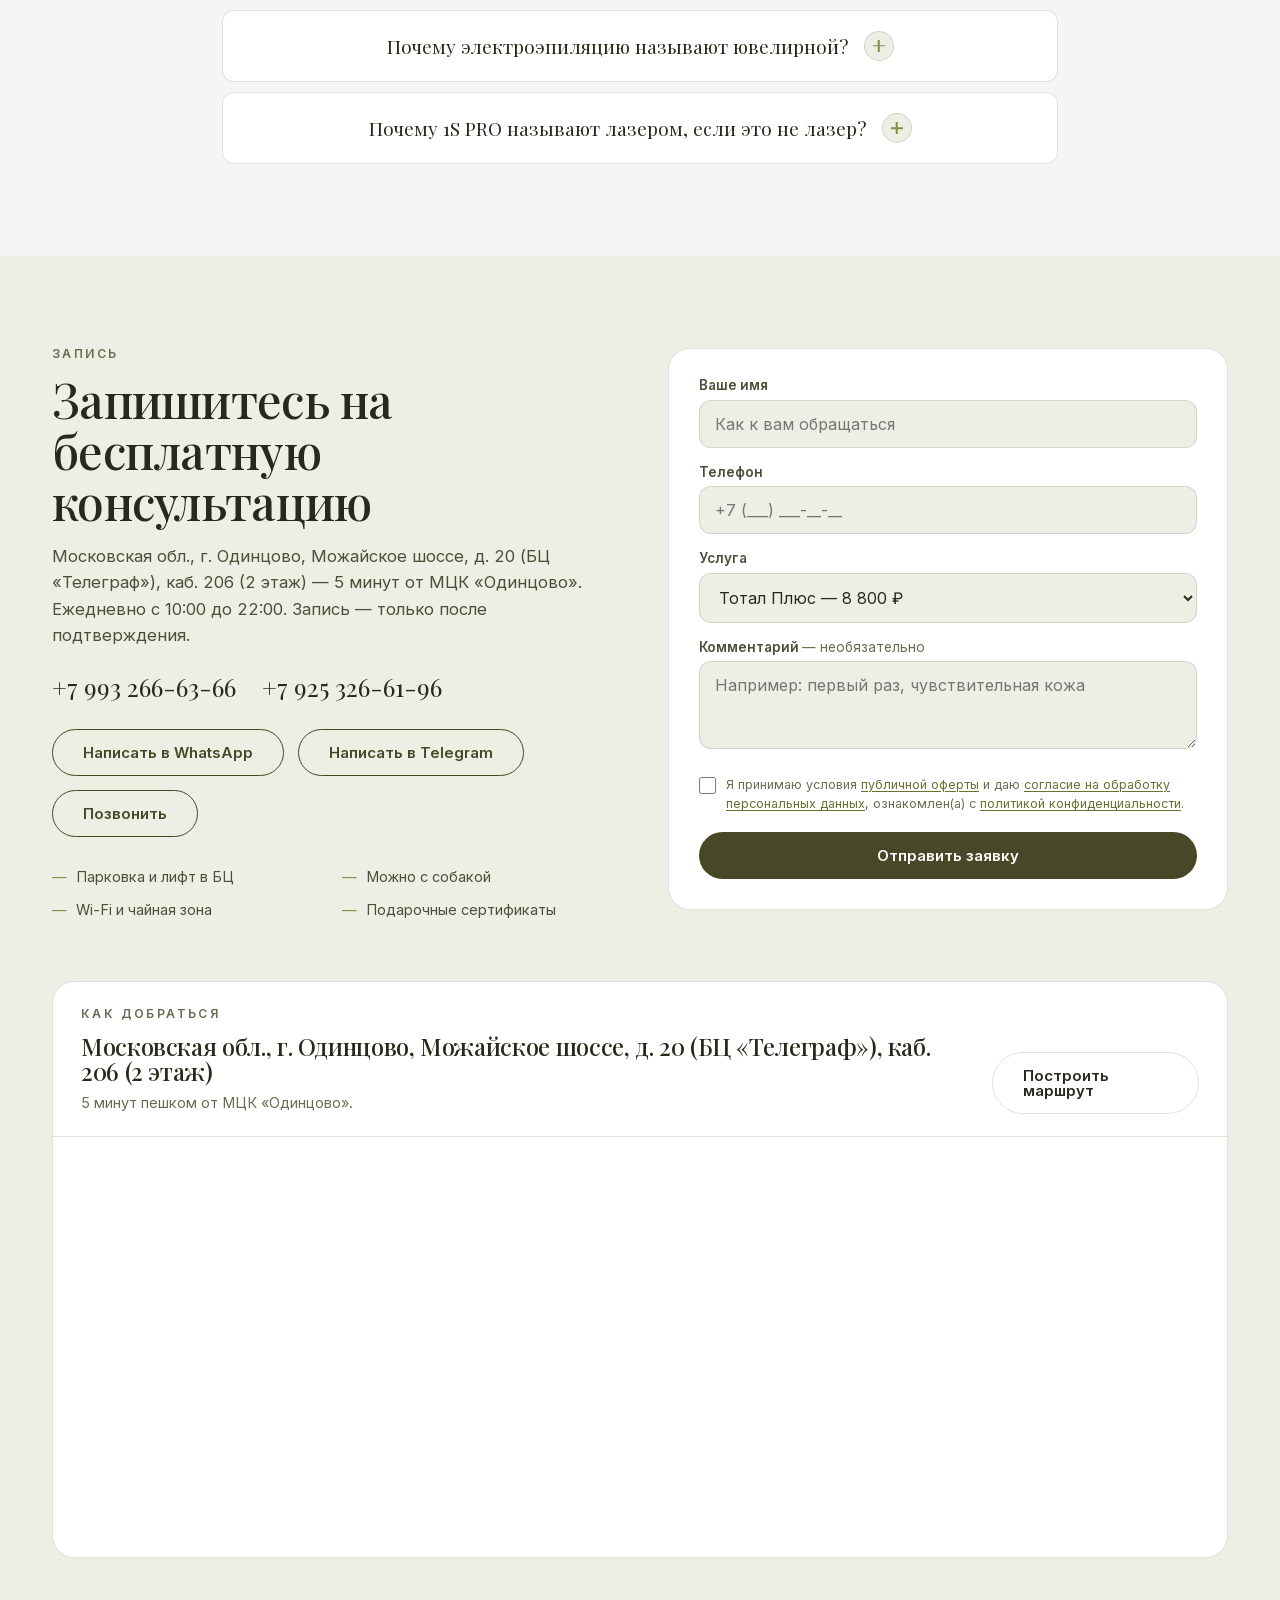
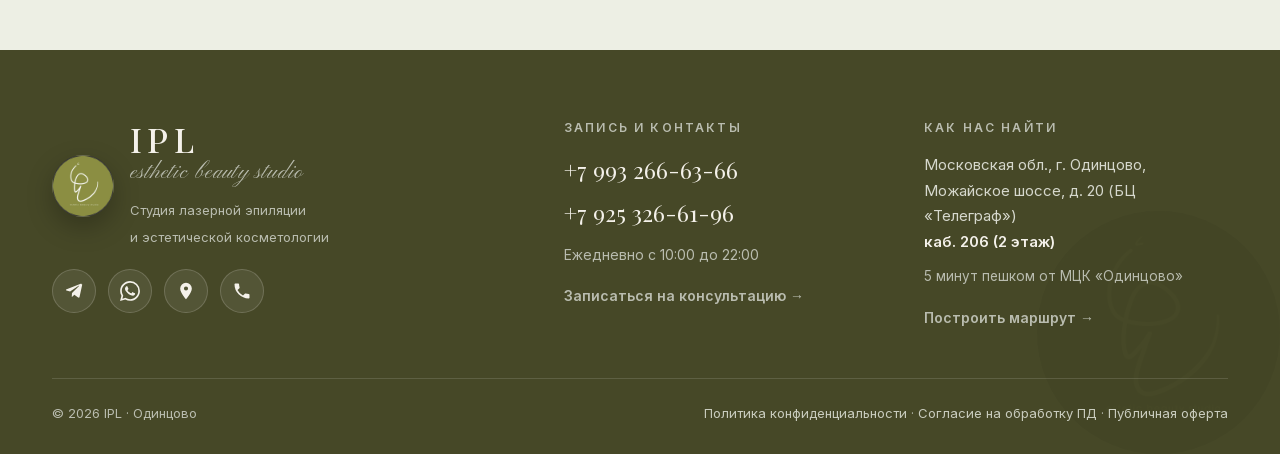
==== commit 682d6d8e: "Revert "Плавающее напоминание (sticky bar) + exit-intent модалка: ненавязчивый призыв к действию" Th" ====
--- a/index.html
+++ b/index.html
@@ -1194,37 +1194,7 @@
     </div>
   </footer>
 
-  <!-- Плавающее напоминание (Вариант A + D) -->
-  <div class="sticky-cta" id="stickyCta" role="complementary" aria-label="Напоминание о записи" hidden>
-    <span class="sticky-cta__text">Подберём удобное время — напишите или позвоните</span>
-    <span class="sticky-cta__acts">
-      <a class="sticky-cta__btn" href="https://wa.me/message/I47FFEBZUZ3HM1" rel="noopener" aria-label="Написать в WhatsApp">
-        <svg viewBox="0 0 24 24" width="18" height="18" fill="currentColor" aria-hidden="true"><path d="M17.472 14.382c-.297-.149-1.758-.867-2.03-.967-.273-.099-.471-.148-.67.15-.197.297-.767.966-.94 1.164-.173.199-.347.223-.644.075-.297-.15-1.255-.463-2.39-1.475-.883-.788-1.48-1.761-1.653-2.059-.173-.297-.018-.458.13-.606.134-.133.298-.347.446-.52.149-.174.198-.298.298-.497.099-.198.05-.371-.025-.52-.075-.149-.669-1.612-.916-2.207-.242-.579-.487-.5-.669-.51-.173-.008-.371-.01-.57-.01-.198 0-.52.074-.792.372-.272.297-1.04 1.016-1.04 2.479 0 1.462 1.065 2.875 1.213 3.074.149.198 2.096 3.2 5.077 4.487.709.306 1.262.489 1.694.625.712.227 1.36.195 1.871.118.571-.085 1.758-.719 2.006-1.413.248-.694.248-1.289.173-1.413-.074-.124-.272-.198-.57-.347m-5.421 7.403h-.004a9.87 9.87 0 01-5.031-1.378l-.361-.214-3.741.982.998-3.648-.235-.374a9.86 9.86 0 01-1.51-5.26c.001-5.45 4.436-9.884 9.888-9.884 2.64 0 5.122 1.03 6.988 2.898a9.825 9.825 0 012.893 6.994c-.003 5.45-4.437 9.884-9.885 9.884m8.413-18.297A11.815 11.815 0 0012.05 0C5.495 0 .16 5.335.157 11.892c0 2.096.547 4.142 1.588 5.945L.057 24l6.305-1.654a11.882 11.882 0 005.683 1.448h.005c6.554 0 11.89-5.335 11.893-11.893a11.821 11.821 0 00-3.48-8.413Z"/></svg>
-      </a>
-      <a class="sticky-cta__btn" href="https://t.me/iplstudioo" rel="noopener" aria-label="Написать в Telegram">
-        <svg viewBox="0 0 24 24" width="18" height="18" fill="currentColor" aria-hidden="true"><path d="M11.944 0A12 12 0 0 0 0 12a12 12 0 0 0 12 12 12 12 0 0 0 12-12A12 12 0 0 0 12 0a12 12 0 0 0-.056 0zm4.962 7.224c.1-.002.321.023.465.14a.506.506 0 0 1 .171.325c.016.093.036.306.02.472-.18 1.898-.962 6.502-1.36 8.627-.168.9-.499 1.201-.82 1.23-.696.065-1.225-.46-1.9-.902-1.056-.693-1.653-1.124-2.678-1.8-1.185-.78-.417-1.21.258-1.91.177-.184 3.247-2.977 3.307-3.23.007-.032.014-.15-.056-.212s-.174-.041-.249-.024c-.106.024-1.793 1.14-5.061 3.345-.48.33-.913.49-1.302.48-.428-.008-1.252-.241-1.865-.44-.752-.245-1.349-.374-1.297-.789.027-.216.325-.437.893-.663 3.498-1.524 5.83-2.529 6.998-3.014 3.332-1.386 4.025-1.627 4.476-1.635z"/></svg>
-      </a>
-      <a class="sticky-cta__btn" href="tel:+79253266196" aria-label="Позвонить">
-        <svg viewBox="0 0 24 24" width="18" height="18" fill="currentColor" aria-hidden="true"><path d="M6.62 10.79c1.44 2.83 3.76 5.14 6.59 6.59l2.2-2.2c.27-.27.67-.36 1.02-.24 1.12.37 2.33.57 3.57.57.55 0 1 .45 1 1V20c0 .55-.45 1-1 1-9.39 0-17-7.61-17-17 0-.55.45-1 1-1h3.5c.55 0 1 .45 1 1 0 1.25.2 2.45.57 3.57.11.35.03.74-.25 1.02l-2.2 2.2z"/></svg>
-      </a>
-    </span>
-    <button class="sticky-cta__close" type="button" aria-label="Закрыть">×</button>
-  </div>
-
-  <!-- Exit-intent модалка -->
-  <div class="exit-cta" id="exitCta" role="dialog" aria-modal="true" aria-labelledby="exitCtaTitle" hidden>
-    <div class="exit-cta__box">
-      <button class="exit-cta__close" type="button" aria-label="Закрыть">×</button>
-      <p class="exit-cta__title" id="exitCtaTitle">Уже уходите?</p>
-      <p class="exit-cta__text">Подберём удобное время — напишите или позвоните, проконсультируем бесплатно.</p>
-      <div class="exit-cta__acts">
-        <a class="pill pill--gold" href="https://wa.me/message/I47FFEBZUZ3HM1" rel="noopener">Написать в WhatsApp</a>
-        <a class="pill pill--ghost" href="tel:+79253266196">Позвонить</a>
-      </div>
-    </div>
-  </div>
-
-  <script src="app.js?v=5" defer></script>
+  <script src="app.js?v=4" defer></script>
   <script src="telegram.js?v=3" defer></script>
   <script>
     if ('serviceWorker' in navigator) {
--- a/style.css
+++ b/style.css
@@ -1237,68 +1237,3 @@
   .faq__a { max-height: none !important; }
   .faq__a-inner { opacity: 1 !important; transform: none !important; }
 }
-
-/* ---------- Плавающее напоминание (Вариант A) ---------- */
-.sticky-cta {
-  position: fixed; left: 0; right: 0; bottom: 0; z-index: 90;
-  display: flex; align-items: center; justify-content: space-between; gap: 12px;
-  padding: 10px 16px;
-  background: rgba(245, 245, 243, .96);
-  border-top: 1px solid var(--line);
-  backdrop-filter: blur(8px);
-  -webkit-backdrop-filter: blur(8px);
-  box-shadow: 0 -4px 16px rgba(0,0,0,.06);
-  transform: translateY(100%); opacity: 0;
-  transition: transform .4s ease, opacity .4s ease;
-}
-.sticky-cta.is-visible { transform: translateY(0); opacity: 1; }
-.sticky-cta__text { font: 500 14px/1.3 var(--font-body); color: var(--ink); }
-.sticky-cta__acts { display: flex; gap: 8px; }
-.sticky-cta__btn {
-  display: inline-flex; align-items: center; justify-content: center;
-  width: 36px; height: 36px; border-radius: 50%;
-  background: var(--card); color: var(--olive); border: 1px solid var(--line);
-  transition: background .2s ease, color .2s ease, transform .2s ease;
-}
-.sticky-cta__btn:hover { background: var(--olive); color: #fff; transform: translateY(-2px); }
-.sticky-cta__close {
-  background: none; border: none; cursor: pointer;
-  font-size: 22px; line-height: 1; color: var(--muted); padding: 4px 6px;
-}
-.sticky-cta__close:hover { color: var(--ink); }
-
-/* ---------- Exit-intent модалка (Вариант D) ---------- */
-.exit-cta {
-  position: fixed; inset: 0; z-index: 100;
-  display: flex; align-items: center; justify-content: center;
-  background: rgba(20, 22, 14, .45);
-  opacity: 0; pointer-events: none;
-  transition: opacity .3s ease;
-}
-.exit-cta.is-visible { opacity: 1; pointer-events: auto; }
-.exit-cta__box {
-  position: relative; max-width: 420px; width: calc(100% - 32px);
-  background: var(--bg); border-radius: 18px; padding: 32px 28px;
-  box-shadow: 0 24px 60px rgba(0,0,0,.18);
-  text-align: center;
-  transform: translateY(20px); transition: transform .3s ease;
-}
-.exit-cta.is-visible .exit-cta__box { transform: translateY(0); }
-.exit-cta__title { font: 700 22px/1.2 var(--font-display); color: var(--ink); margin: 0 0 10px; }
-.exit-cta__text { font: 400 15px/1.5 var(--font-body); color: var(--muted); margin: 0 0 20px; }
-.exit-cta__acts { display: flex; gap: 10px; justify-content: center; flex-wrap: wrap; }
-.exit-cta__close {
-  position: absolute; top: 10px; right: 14px;
-  background: none; border: none; cursor: pointer;
-  font-size: 24px; line-height: 1; color: var(--muted);
-}
-.exit-cta__close:hover { color: var(--ink); }
-
-@media (max-width: 680px) {
-  .sticky-cta { padding: 8px 12px; }
-  .sticky-cta__text { font-size: 13px; }
-}
-
-@media (prefers-reduced-motion: reduce) {
-  .sticky-cta, .exit-cta, .exit-cta__box { transition: none; }
-}
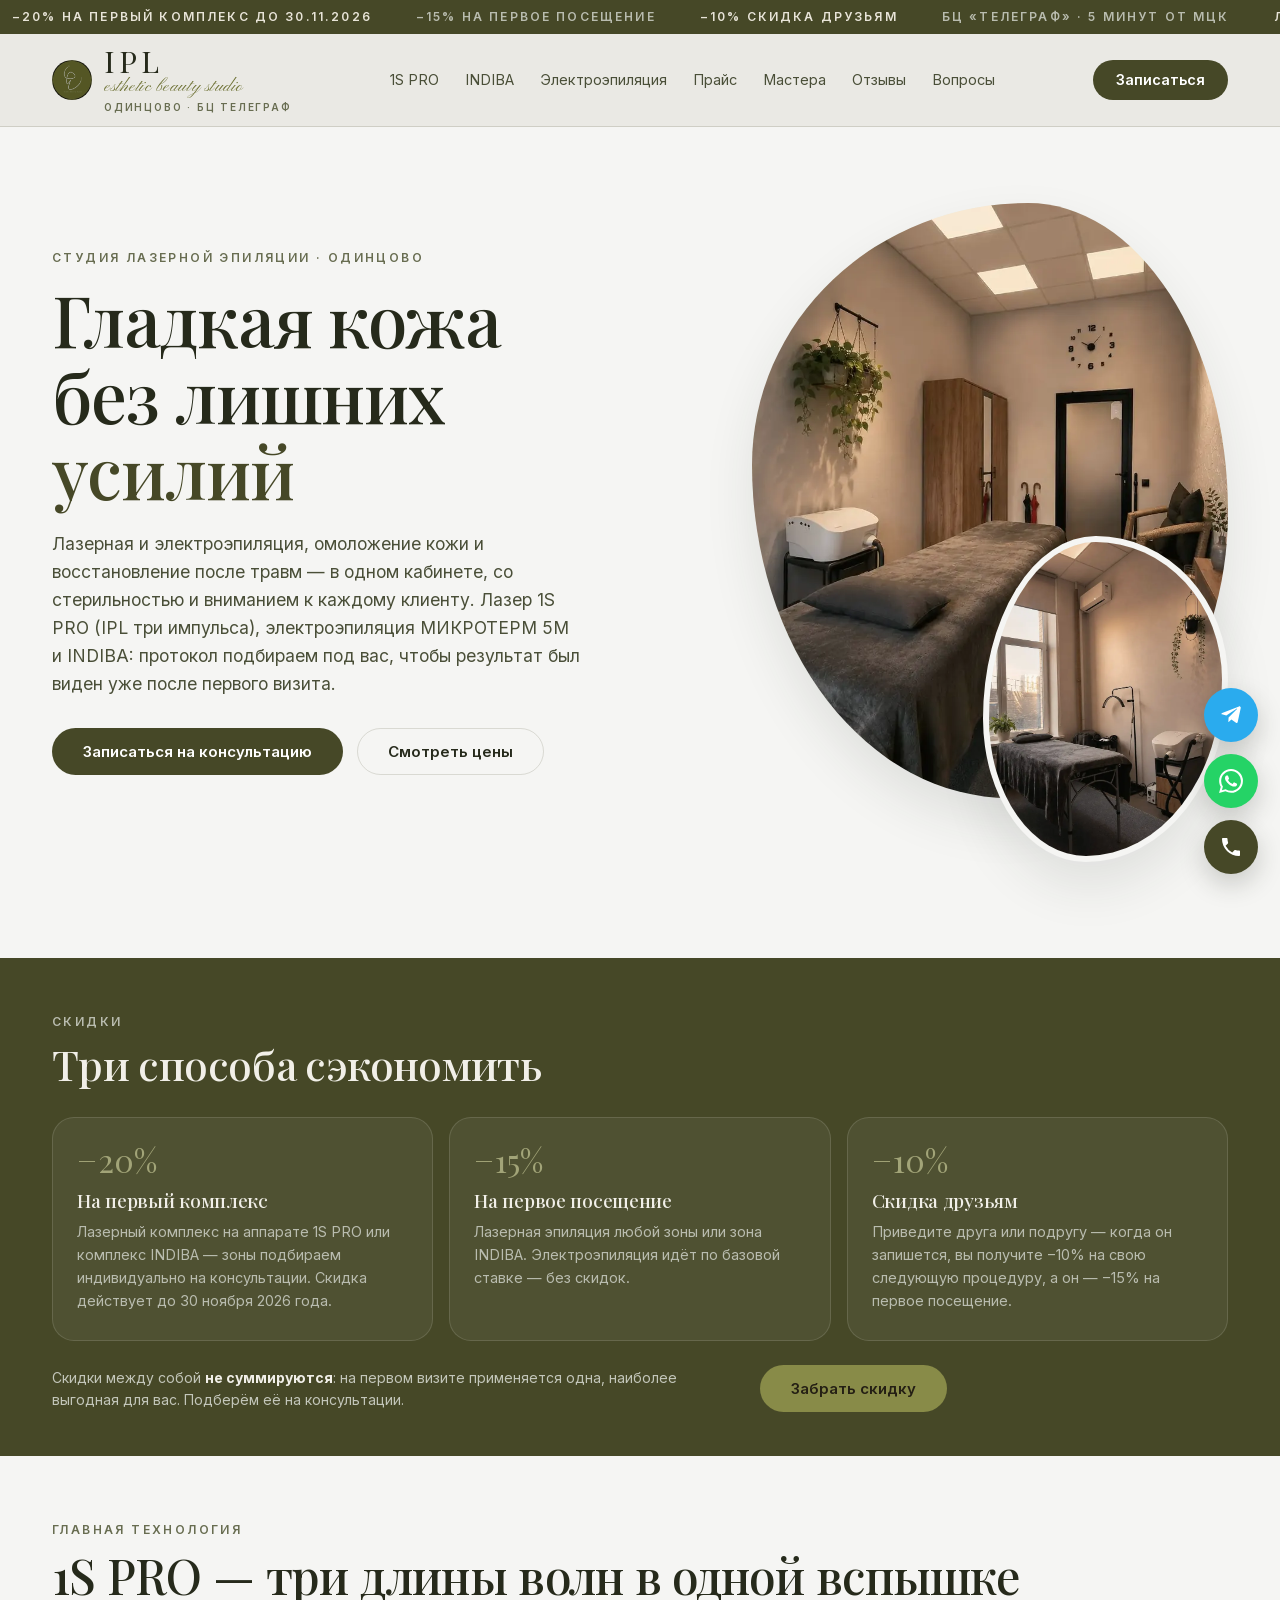
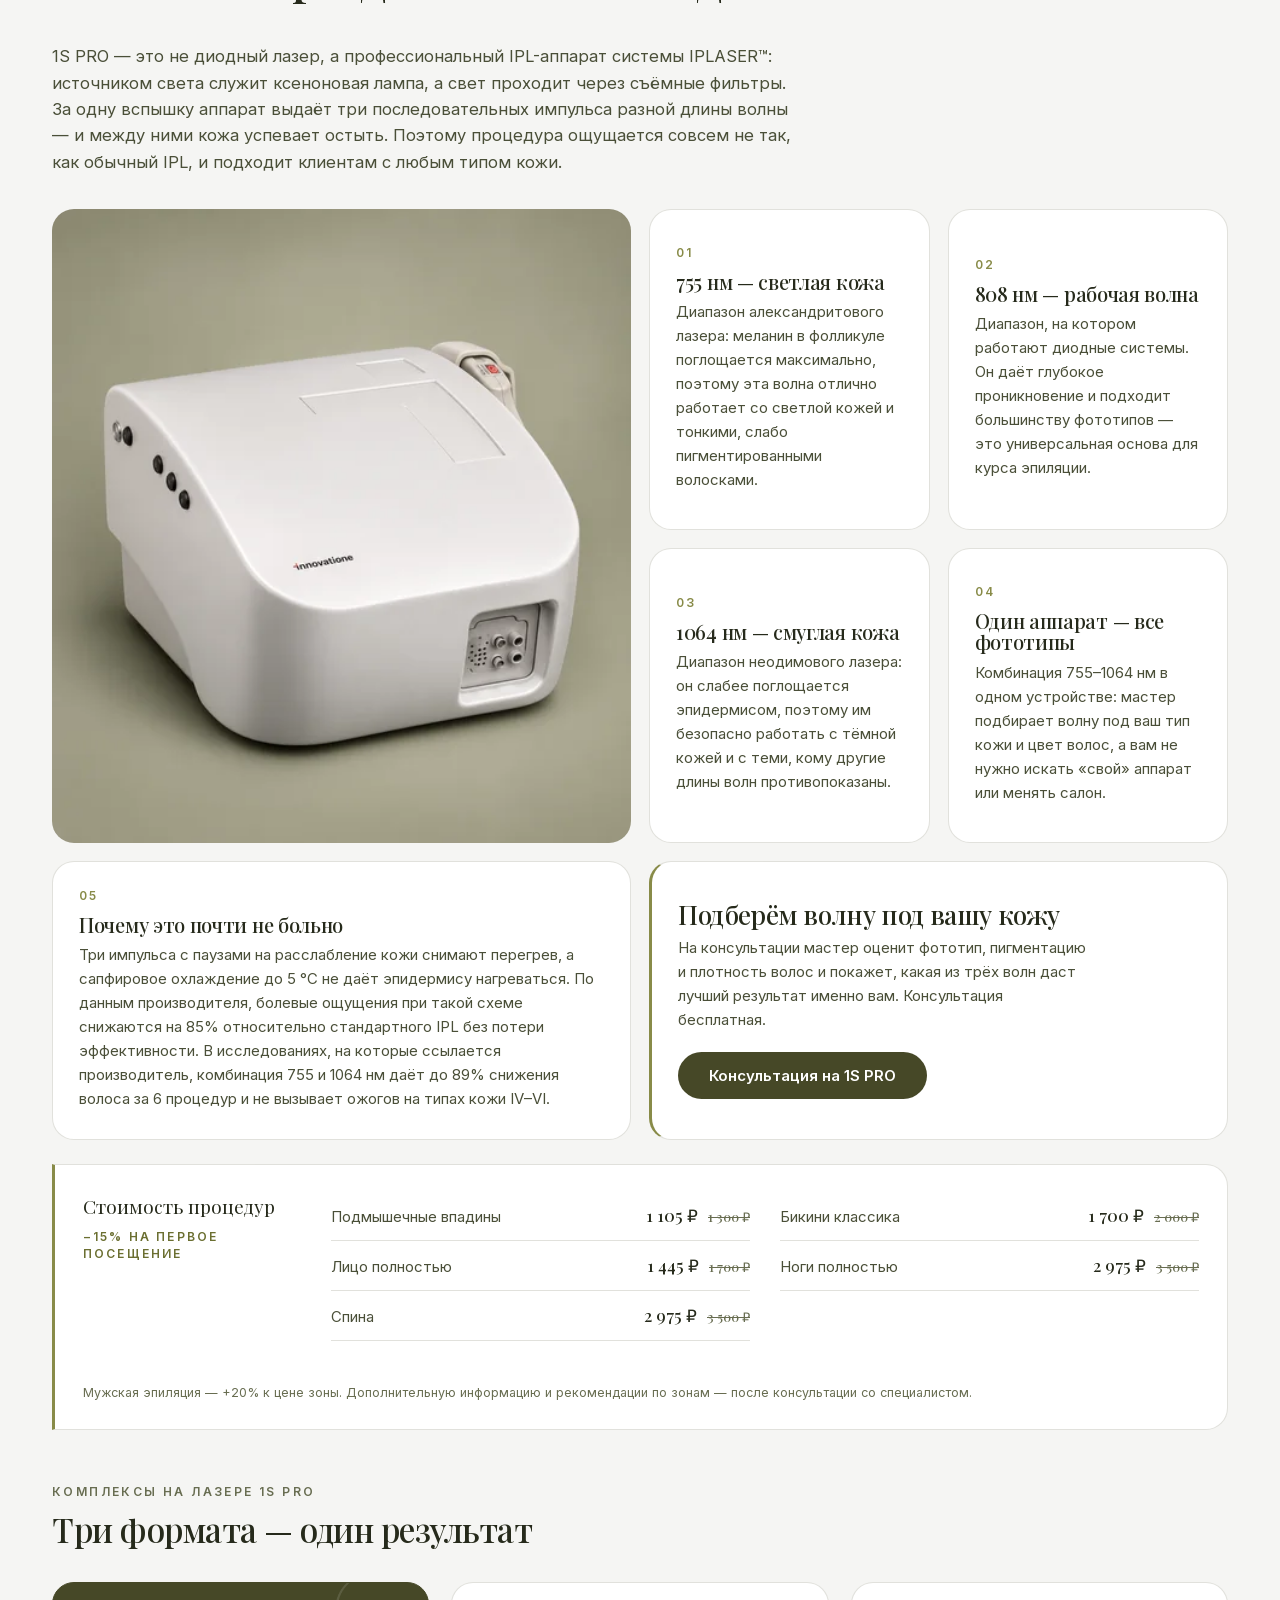
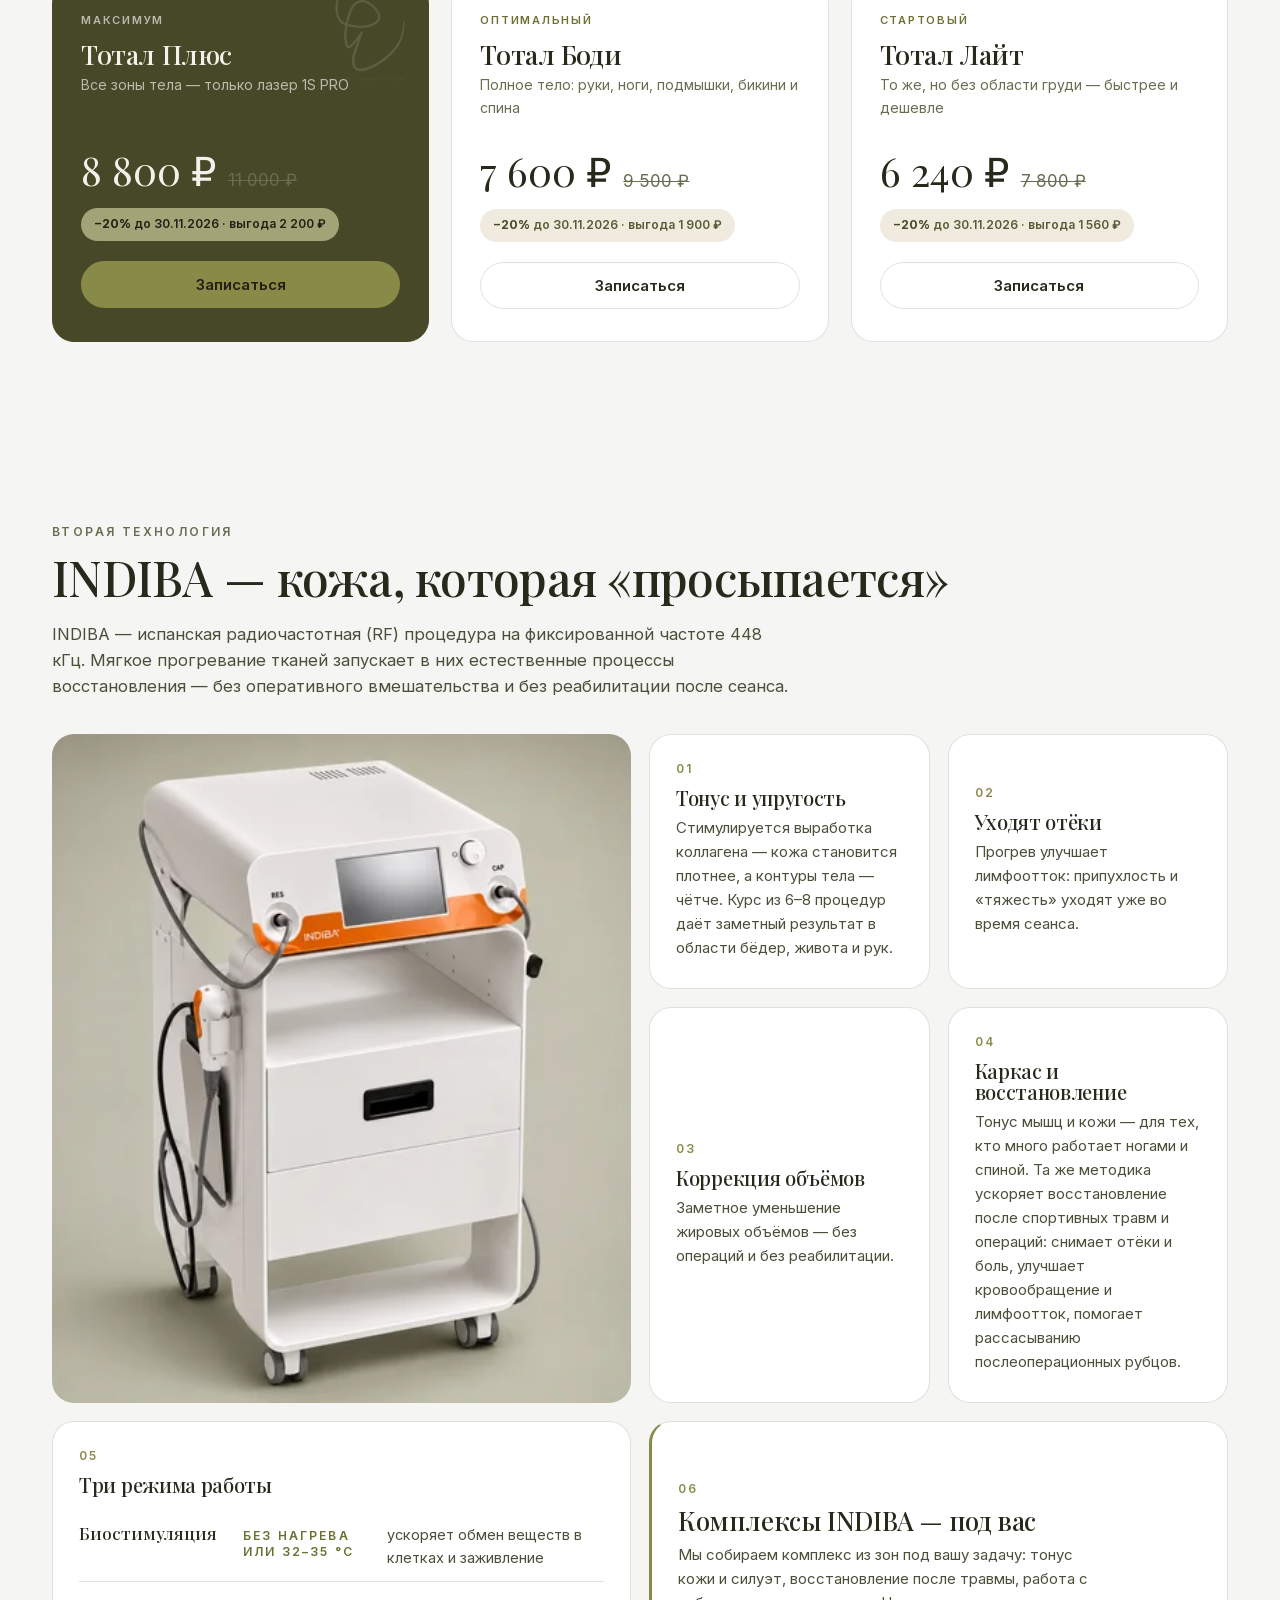
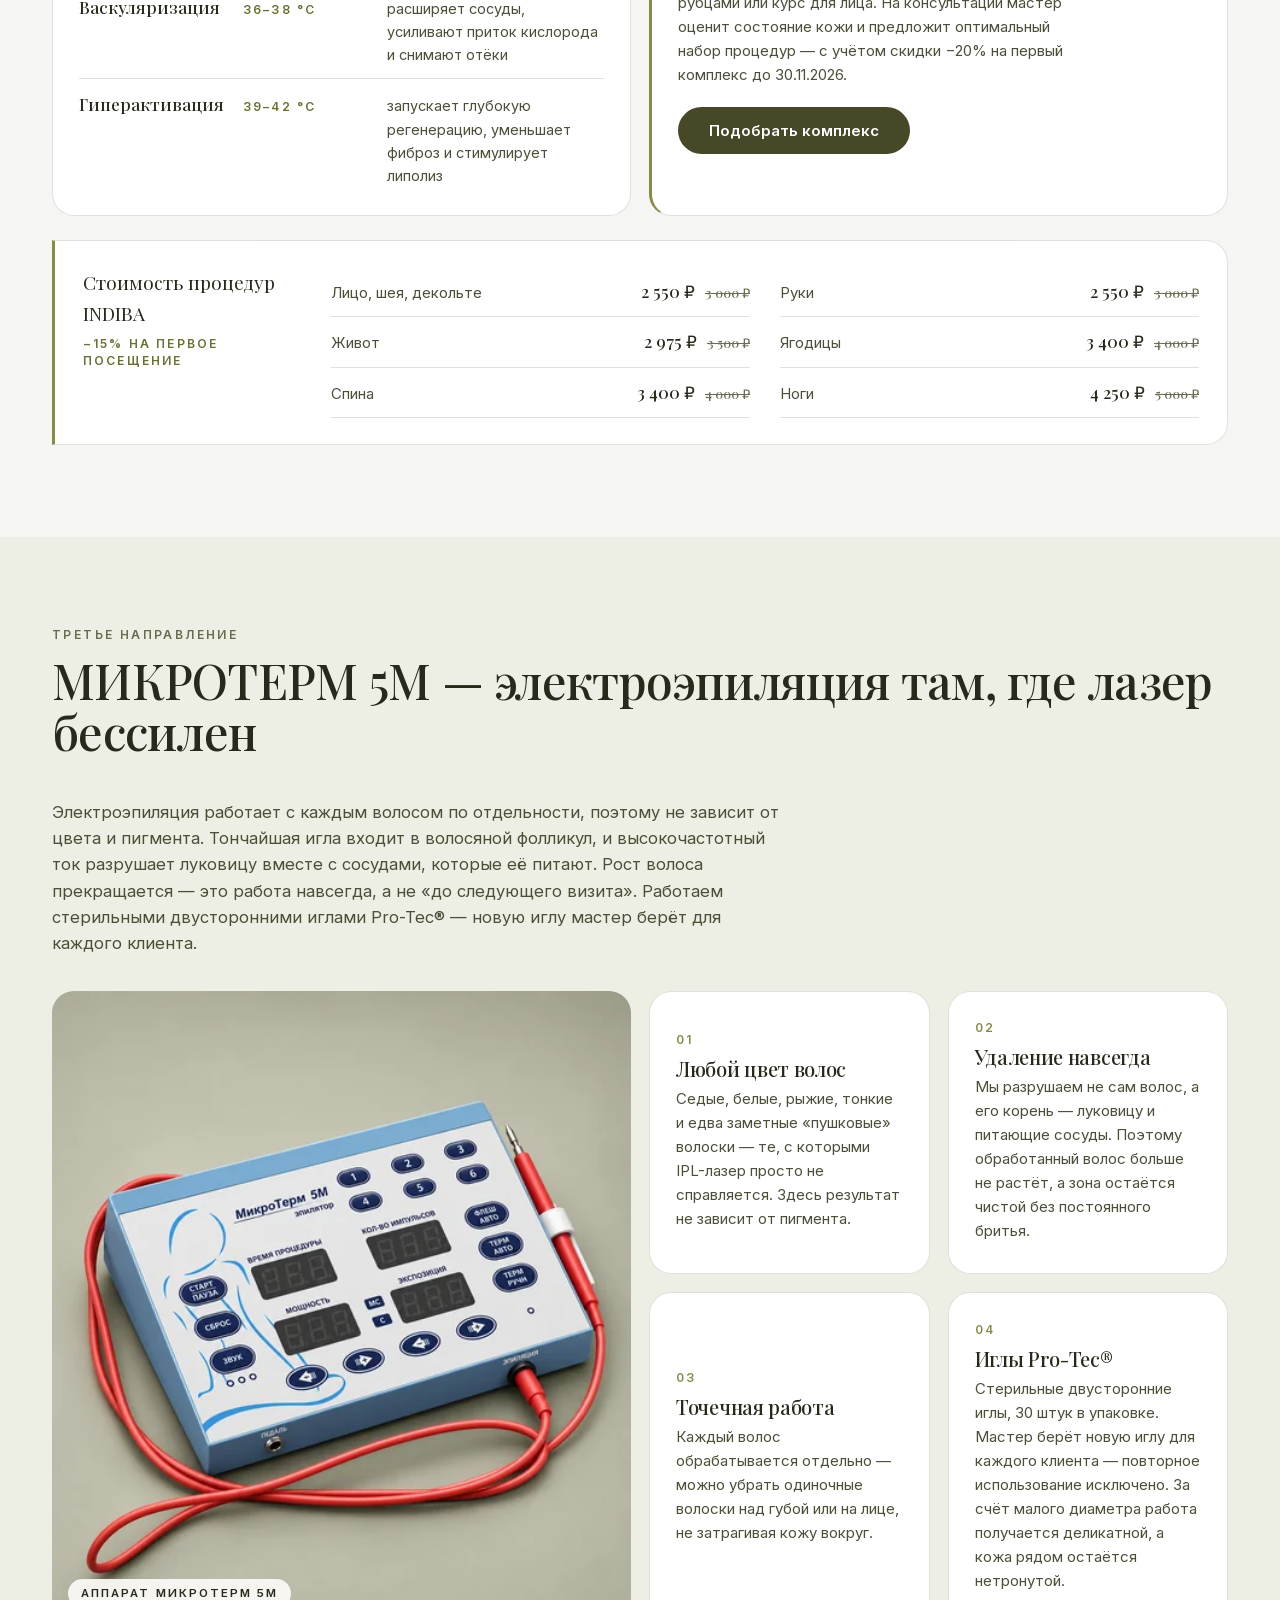
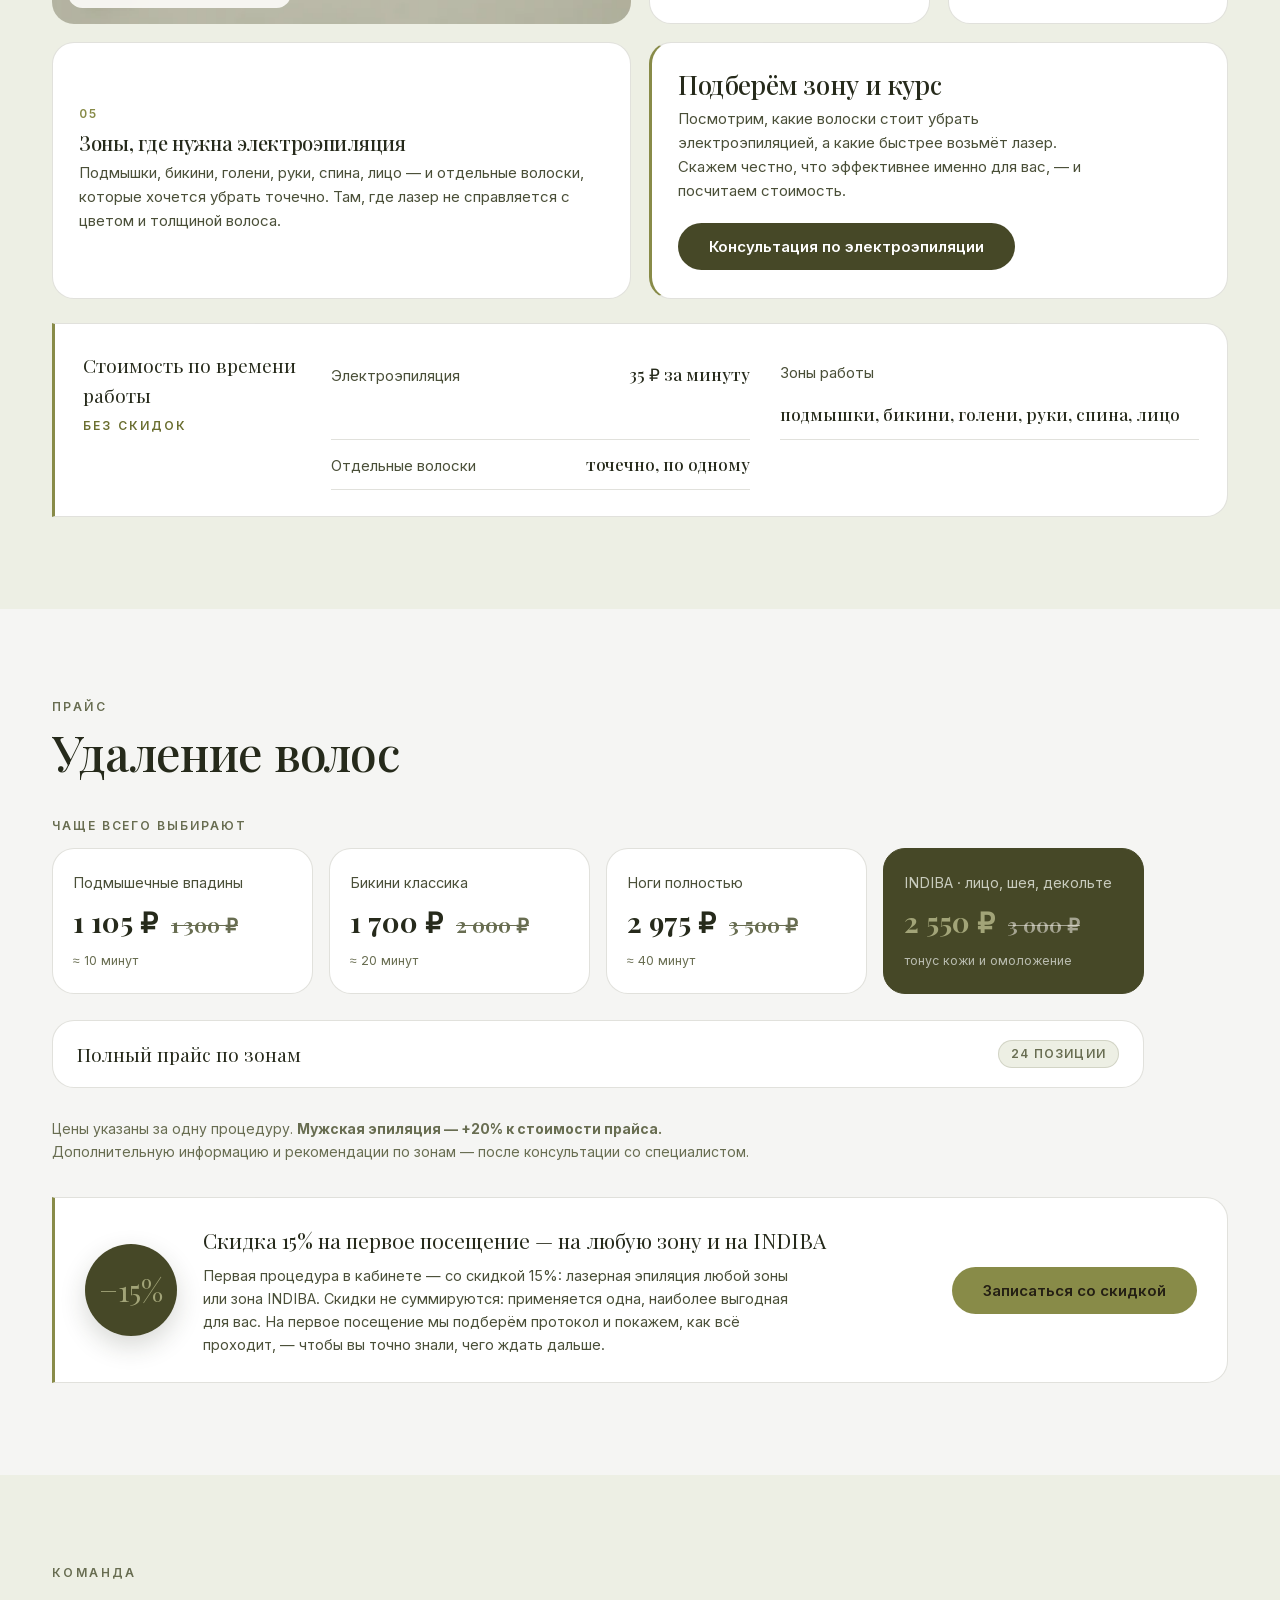
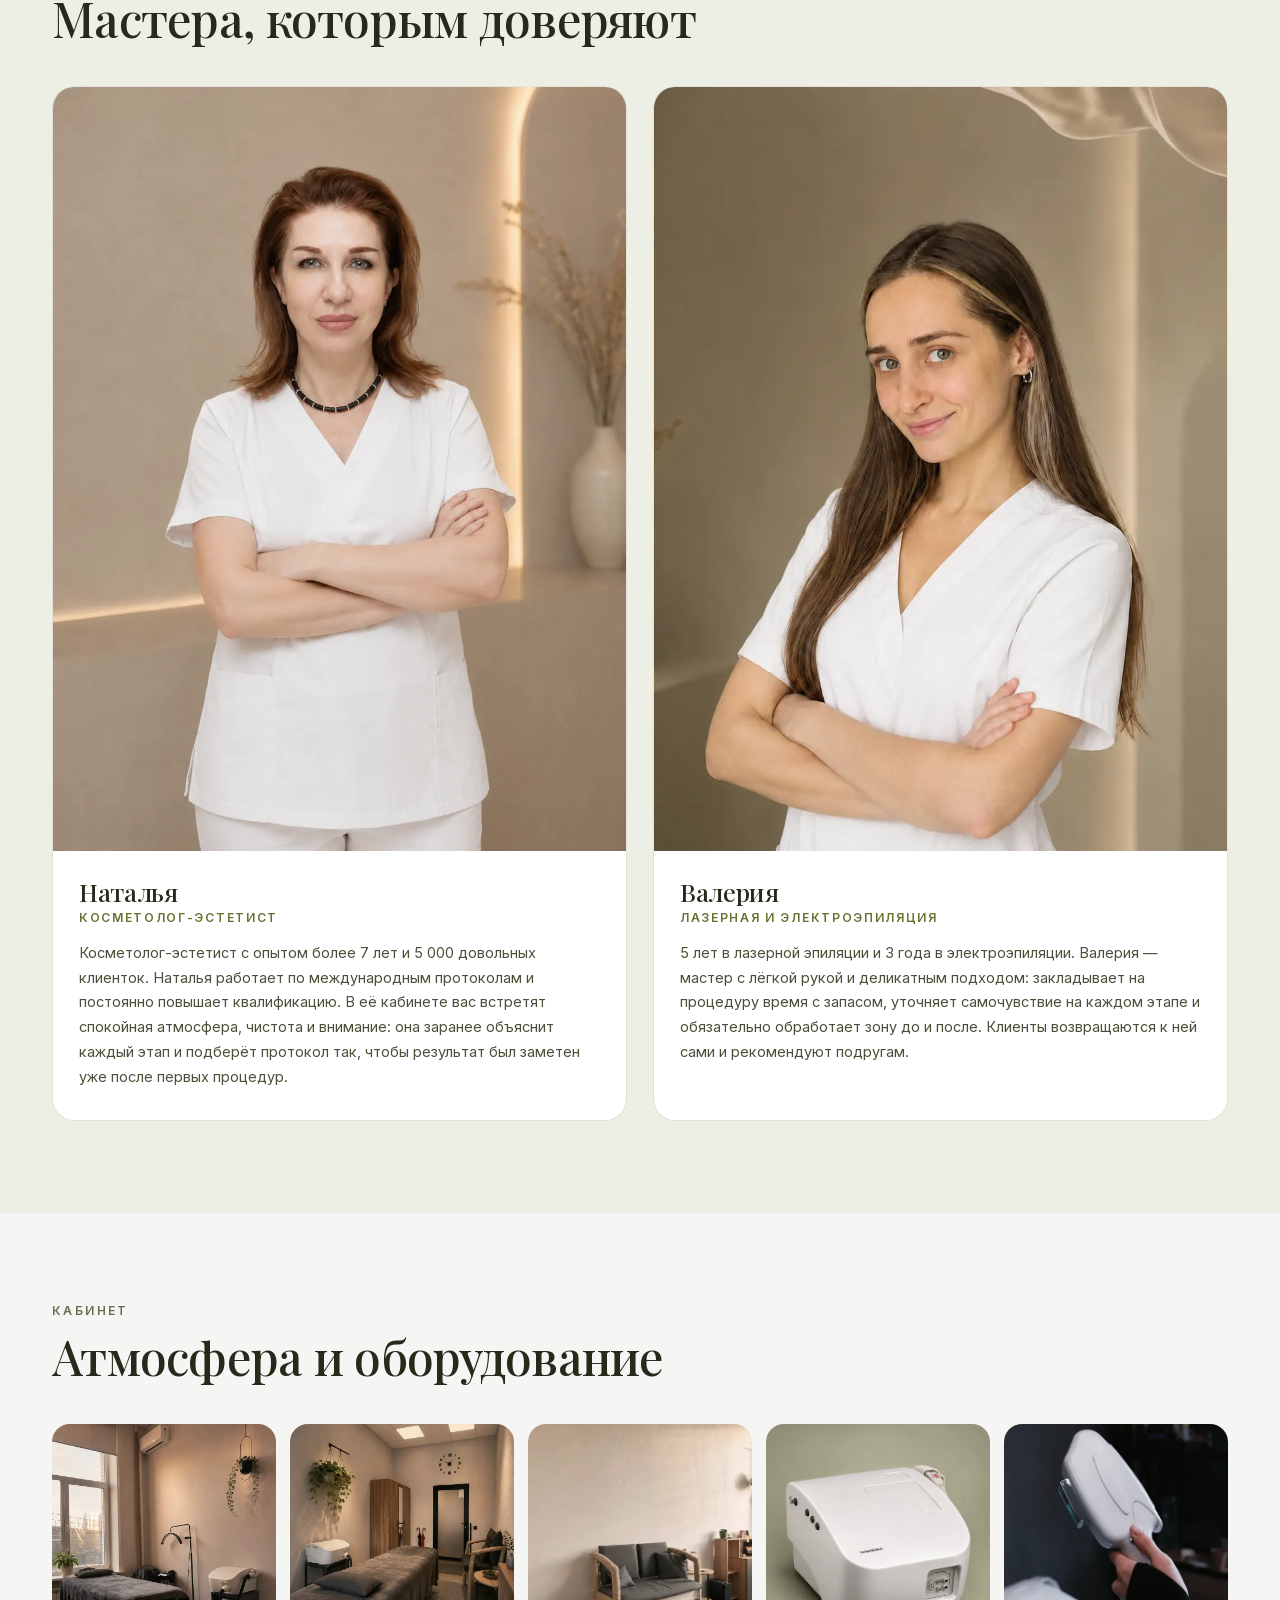
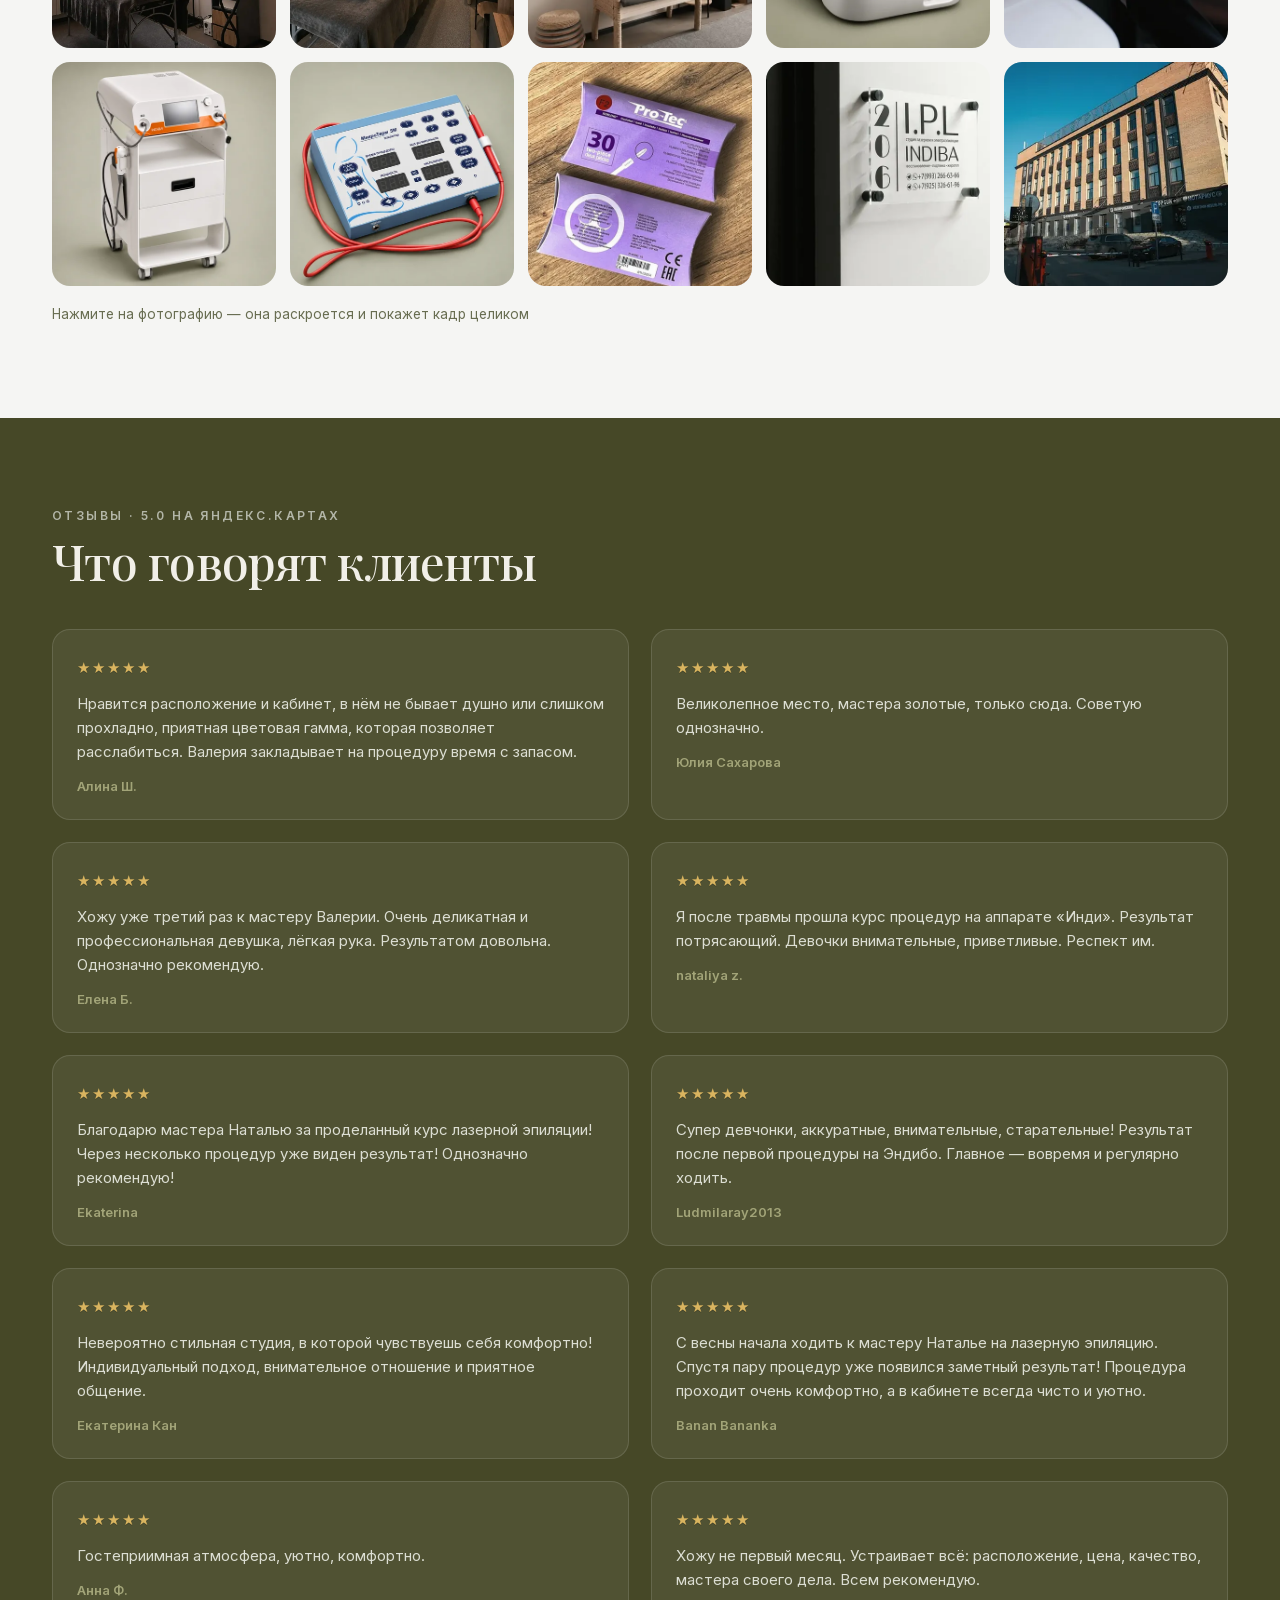
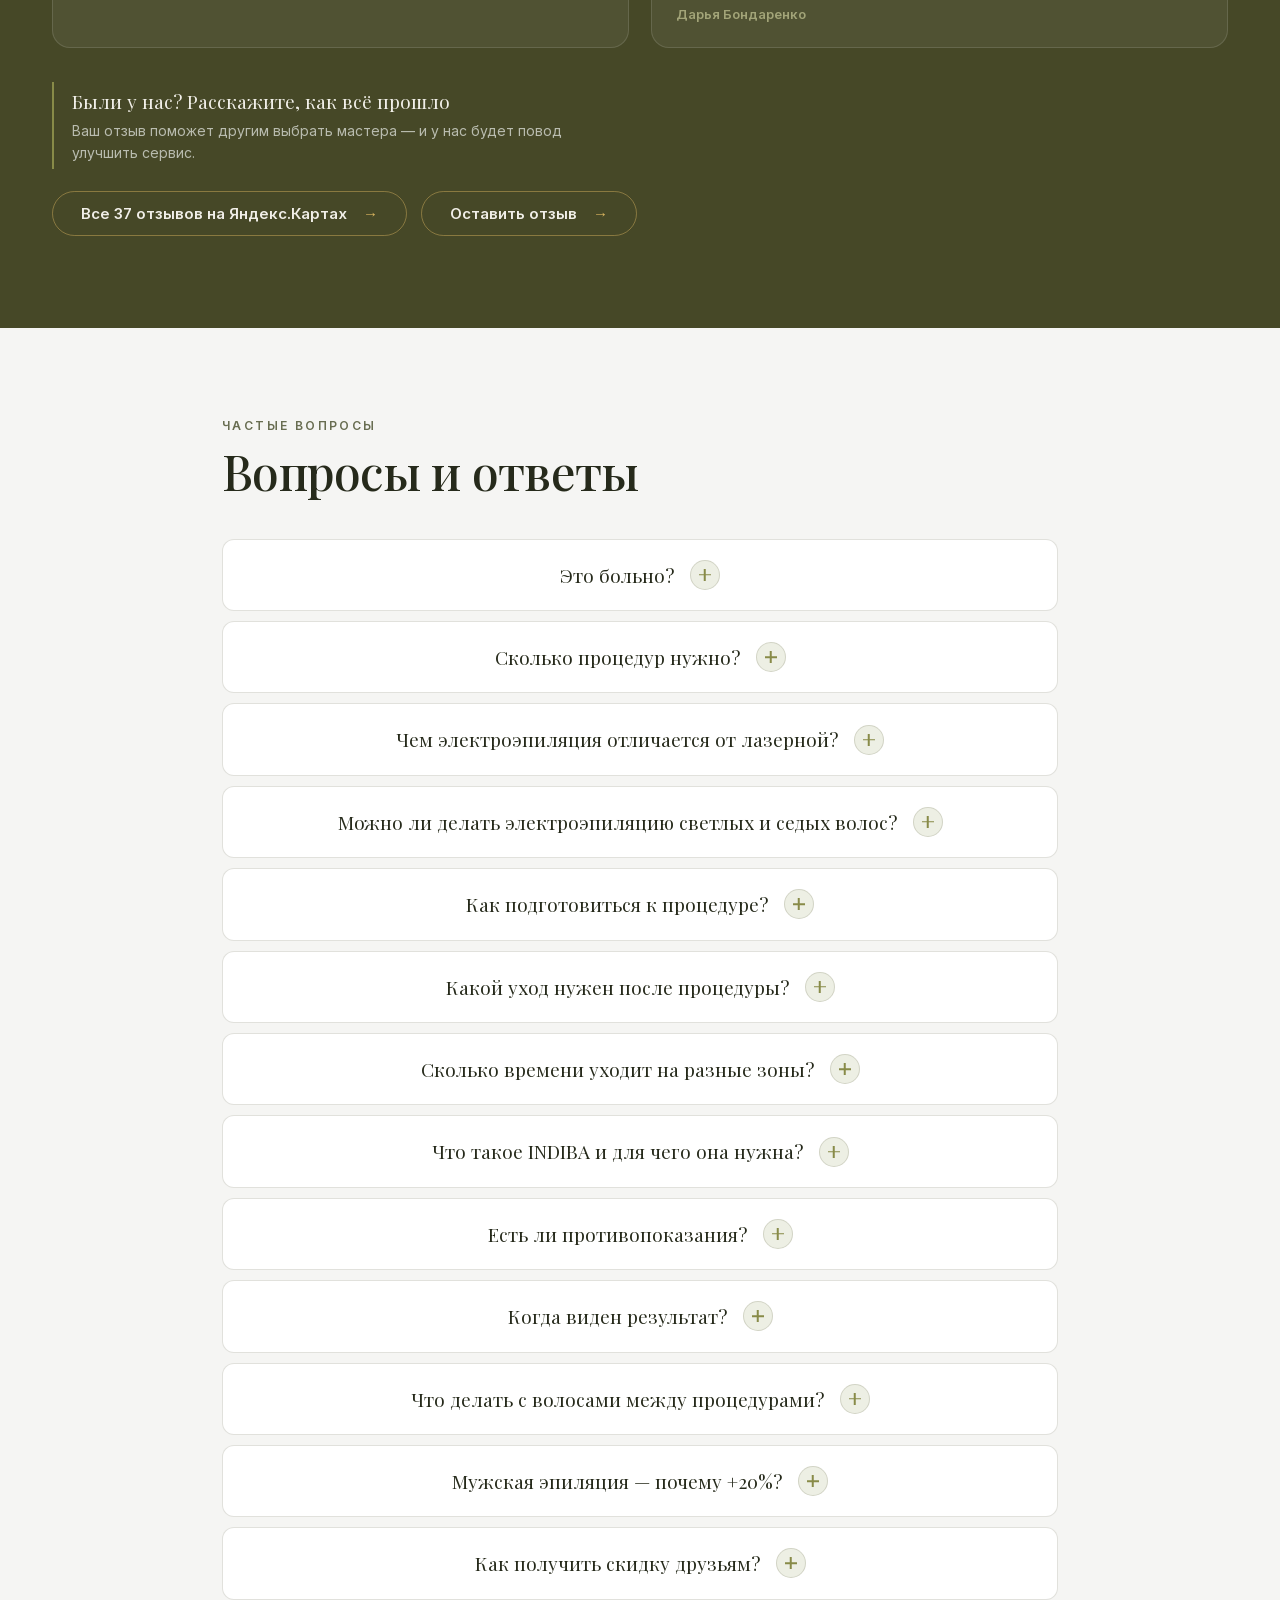
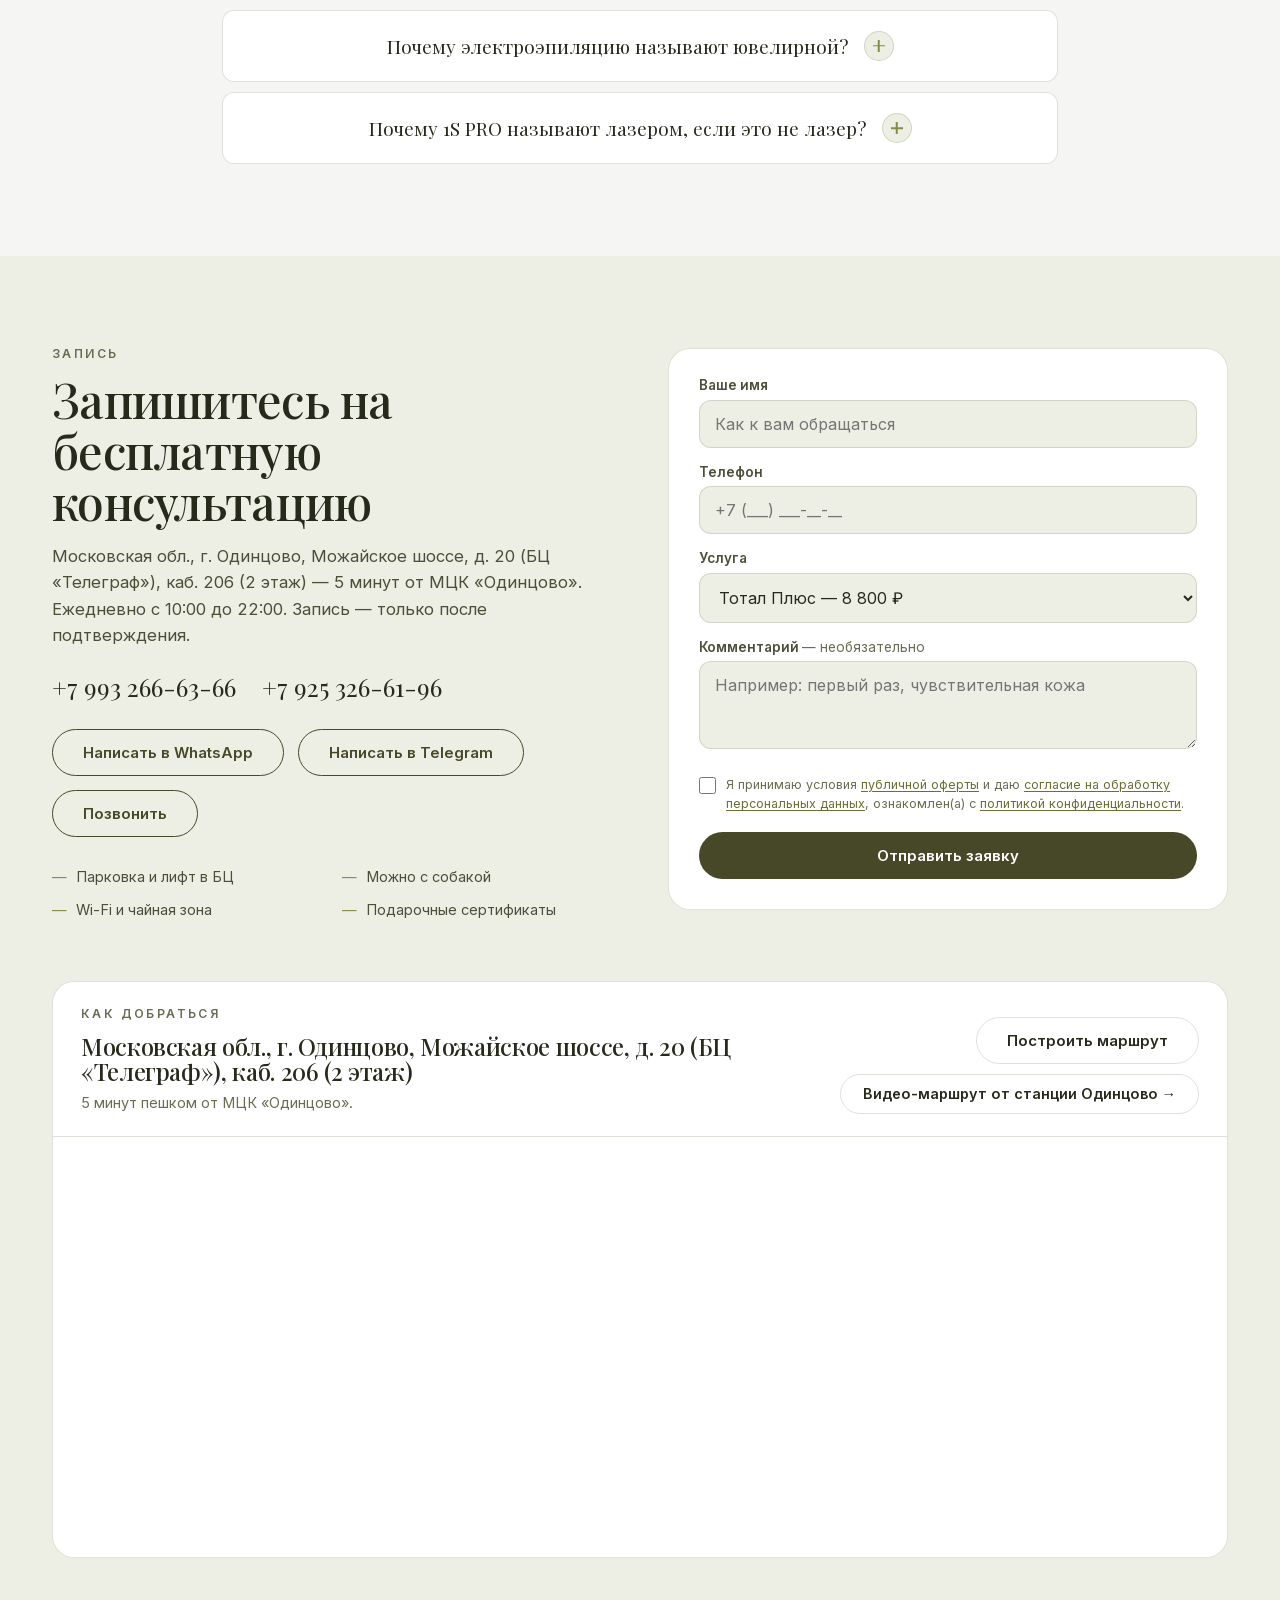
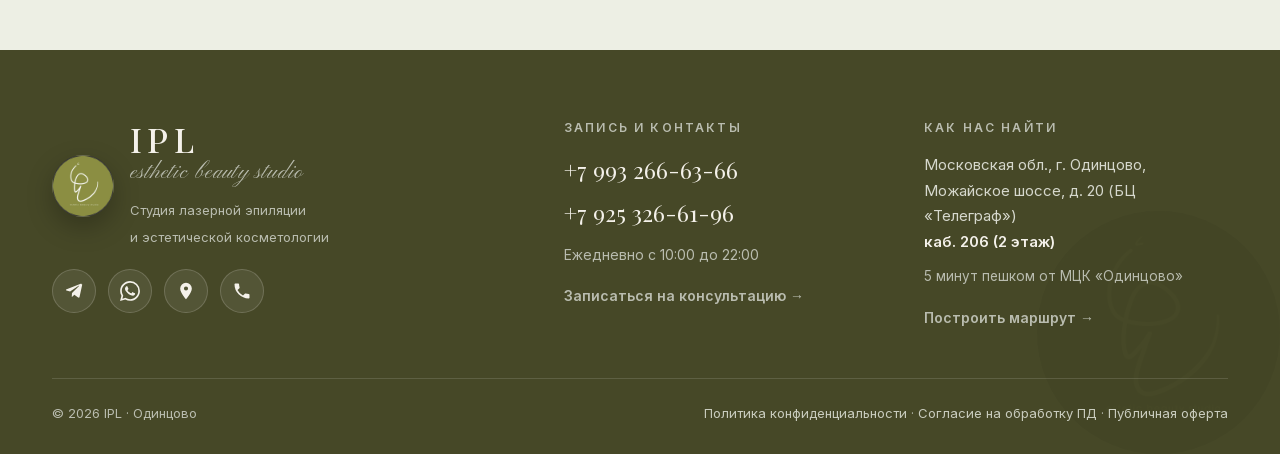
==== commit 53e685ce: "Как добраться: ссылка на видео-маршрут от станции Одинцово" ====
--- a/index.html
+++ b/index.html
@@ -219,7 +219,7 @@
 }
   </script>
 
-  <link rel="stylesheet" href="style.css?v=36">
+  <link rel="stylesheet" href="style.css?v=37">
 </head>
 <body>
 
@@ -1120,7 +1120,10 @@
               <h3 class="map__title">Московская обл., г. Одинцово, Можайское шоссе, д. 20 (БЦ «Телеграф»), каб. 206 (2 этаж)</h3>
               <p class="map__note">5 минут пешком от МЦК «Одинцово».</p>
             </div>
-            <a class="pill pill--ghost" href="https://yandex.ru/maps/?ll=37.277413%2C55.674347&z=17&mode=routes&rtext=~55.674347%2C37.277413&text=%D0%9E%D0%B4%D0%B8%D0%BD%D1%86%D0%BE%D0%B2%D0%BE%2C%20%D0%9C%D0%BE%D0%B6%D0%B0%D0%B9%D1%81%D0%BA%D0%BE%D0%B5%20%D1%88%D0%BE%D1%81%D1%81%D0%B5%2C%2020" rel="noopener">Построить маршрут</a>
+            <div class="map__actions">
+              <a class="pill pill--ghost" href="https://yandex.ru/maps/?ll=37.277413%2C55.674347&z=17&mode=routes&rtext=~55.674347%2C37.277413&text=%D0%9E%D0%B4%D0%B8%D0%BD%D1%86%D0%BE%D0%B2%D0%BE%2C%20%D0%9C%D0%BE%D0%B6%D0%B0%D0%B9%D1%81%D0%BA%D0%BE%D0%B5%20%D1%88%D0%BE%D1%81%D1%81%D0%B5%2C%2020" rel="noopener">Построить маршрут</a>
+              <a class="pill pill--ghost pill--sm" href="https://vk.com/clip-56729753_456239017" target="_blank" rel="noopener">Видео-маршрут от станции Одинцово →</a>
+            </div>
           </div>
           <div class="map__frame">
             <iframe
--- a/style.css
+++ b/style.css
@@ -772,6 +772,7 @@
 }
 .map__title { font-family: var(--font-display); font-size: 24px; margin: 0 0 6px; }
 .map__note { font-size: 14.5px; color: var(--muted); margin: 0; }
+.map__actions { display: flex; flex-wrap: wrap; gap: 10px; justify-content: flex-end; }
 .map__frame { border-top: 1px solid var(--line); }
 .map__frame iframe { display: block; width: 100%; height: 420px; border: 0; }
 
@@ -1136,6 +1137,7 @@
   .tech-prices { grid-template-columns: 1fr; gap: 18px; }
   .tech-prices__list { grid-template-columns: 1fr; }
   .map__head { flex-direction: column; align-items: flex-start; gap: 16px; }
+  .map__actions { width: 100%; justify-content: flex-start; }
   /* bento на 2 колонках: фото в одну колонку, широкие карточки — на две */
   .bento__card--pic { grid-column: span 1; grid-row: auto; }
   .bento__card--pic .blob-2 { min-height: 0; aspect-ratio: 4 / 5; }
@@ -1168,6 +1170,7 @@
   .brand { gap: 9px; }
   .head__in { gap: 10px; }
   .head__in .pill--sm { padding: 9px 15px; font-size: 13.5px; }
+  .map__actions .pill { padding: 12px 18px; font-size: 14px; }
 }
 
 @media (max-width: 680px) {
